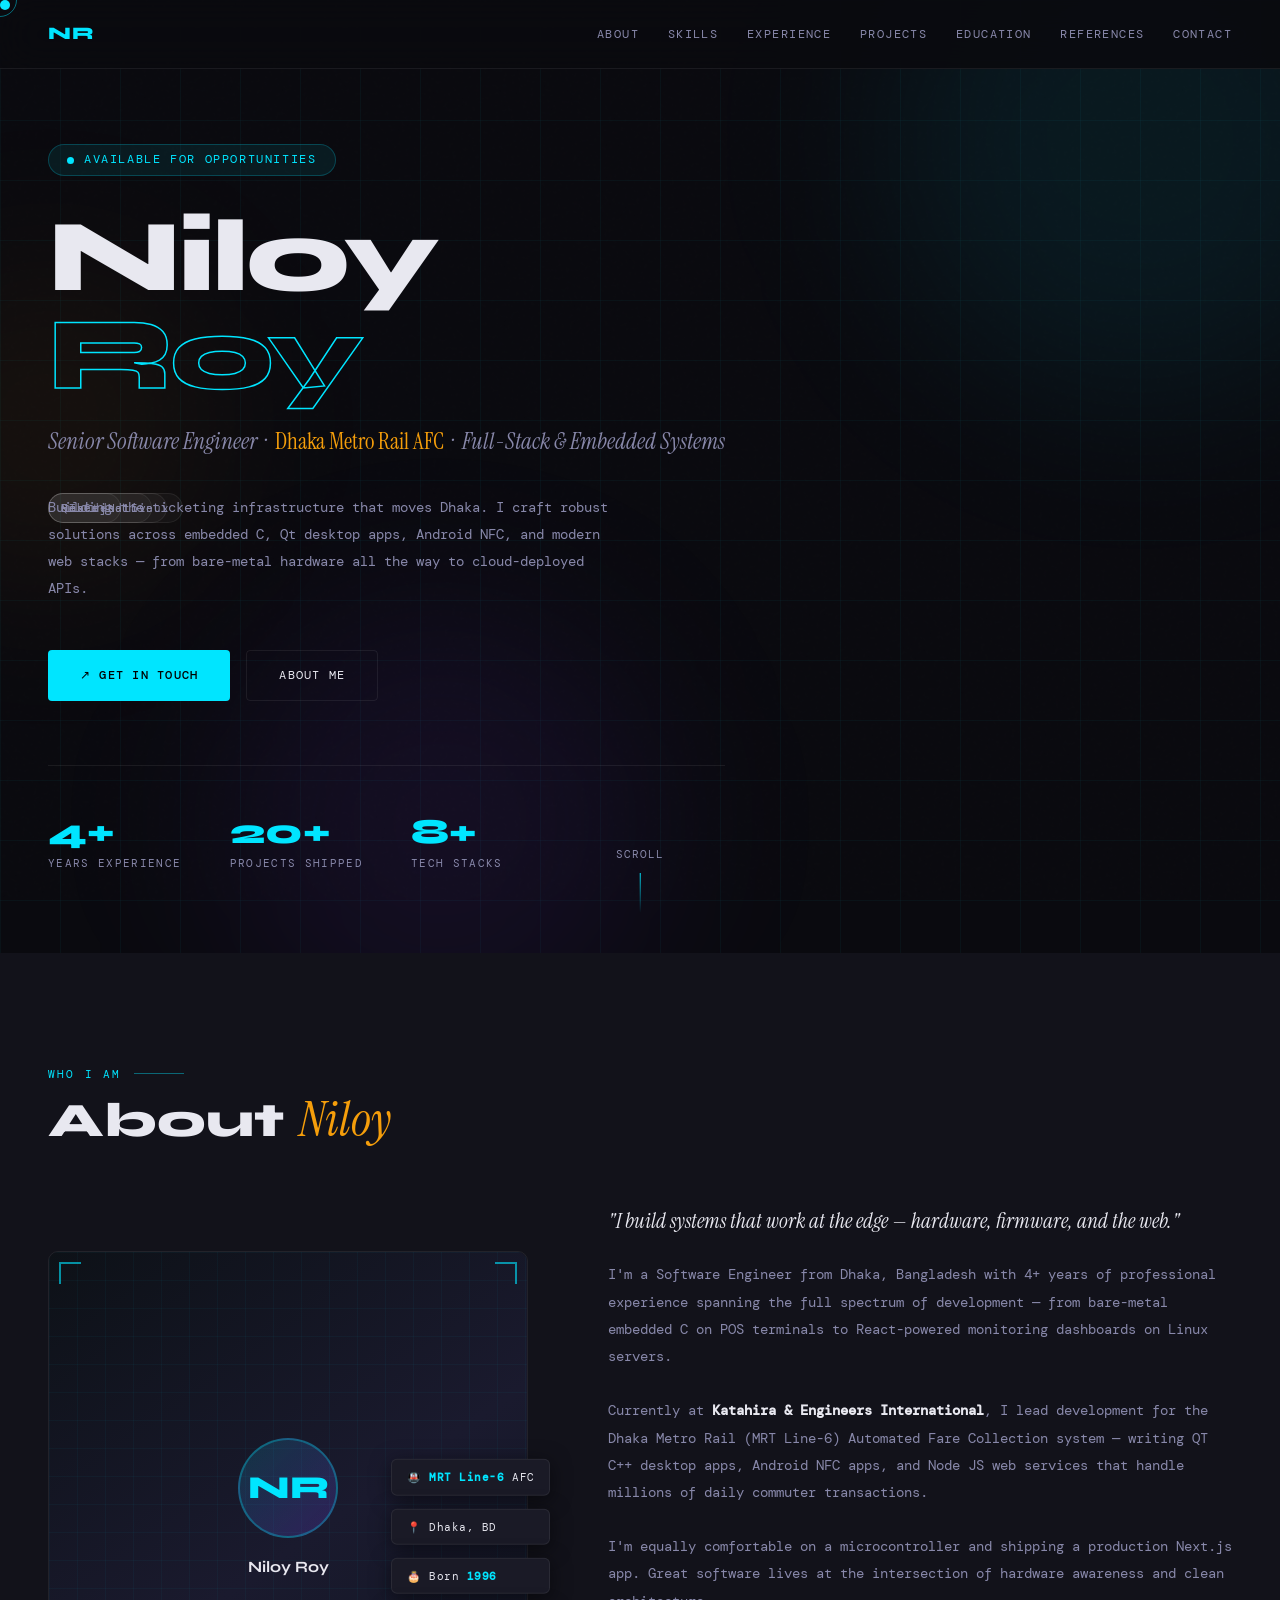
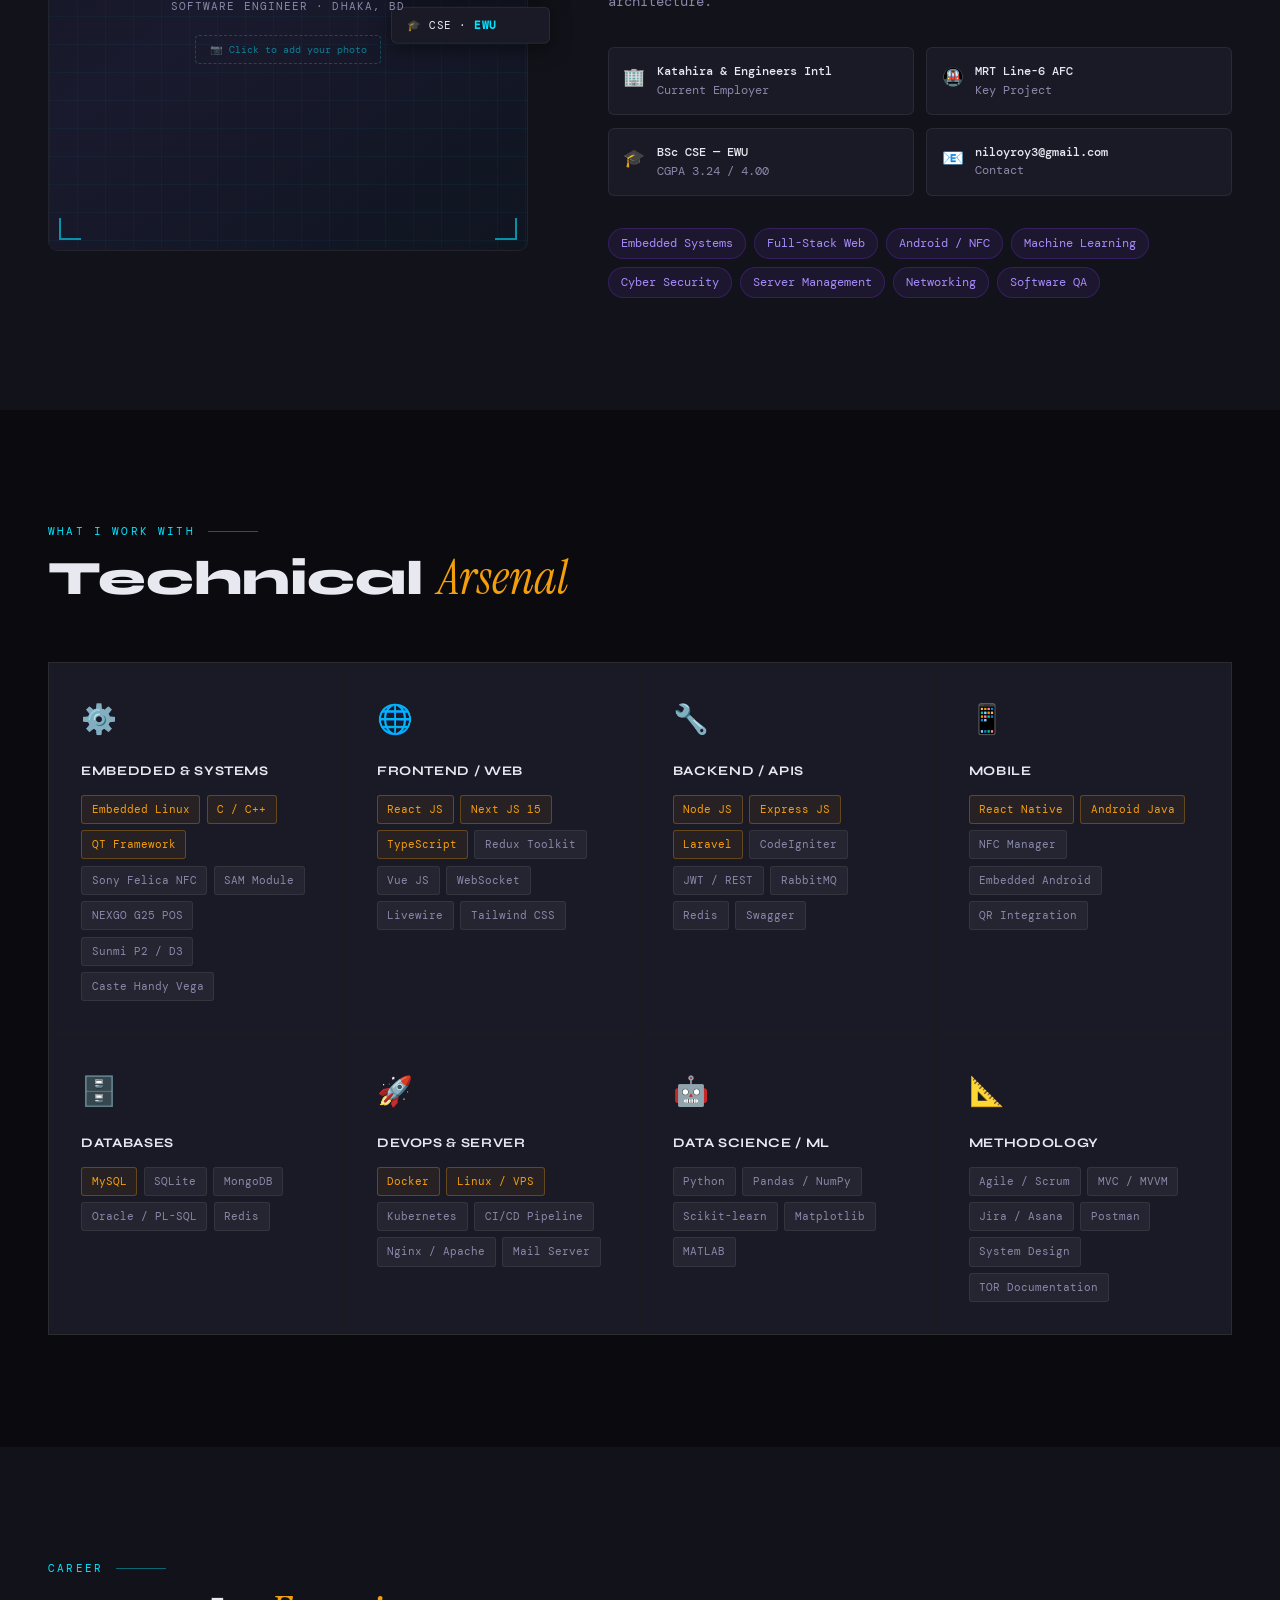
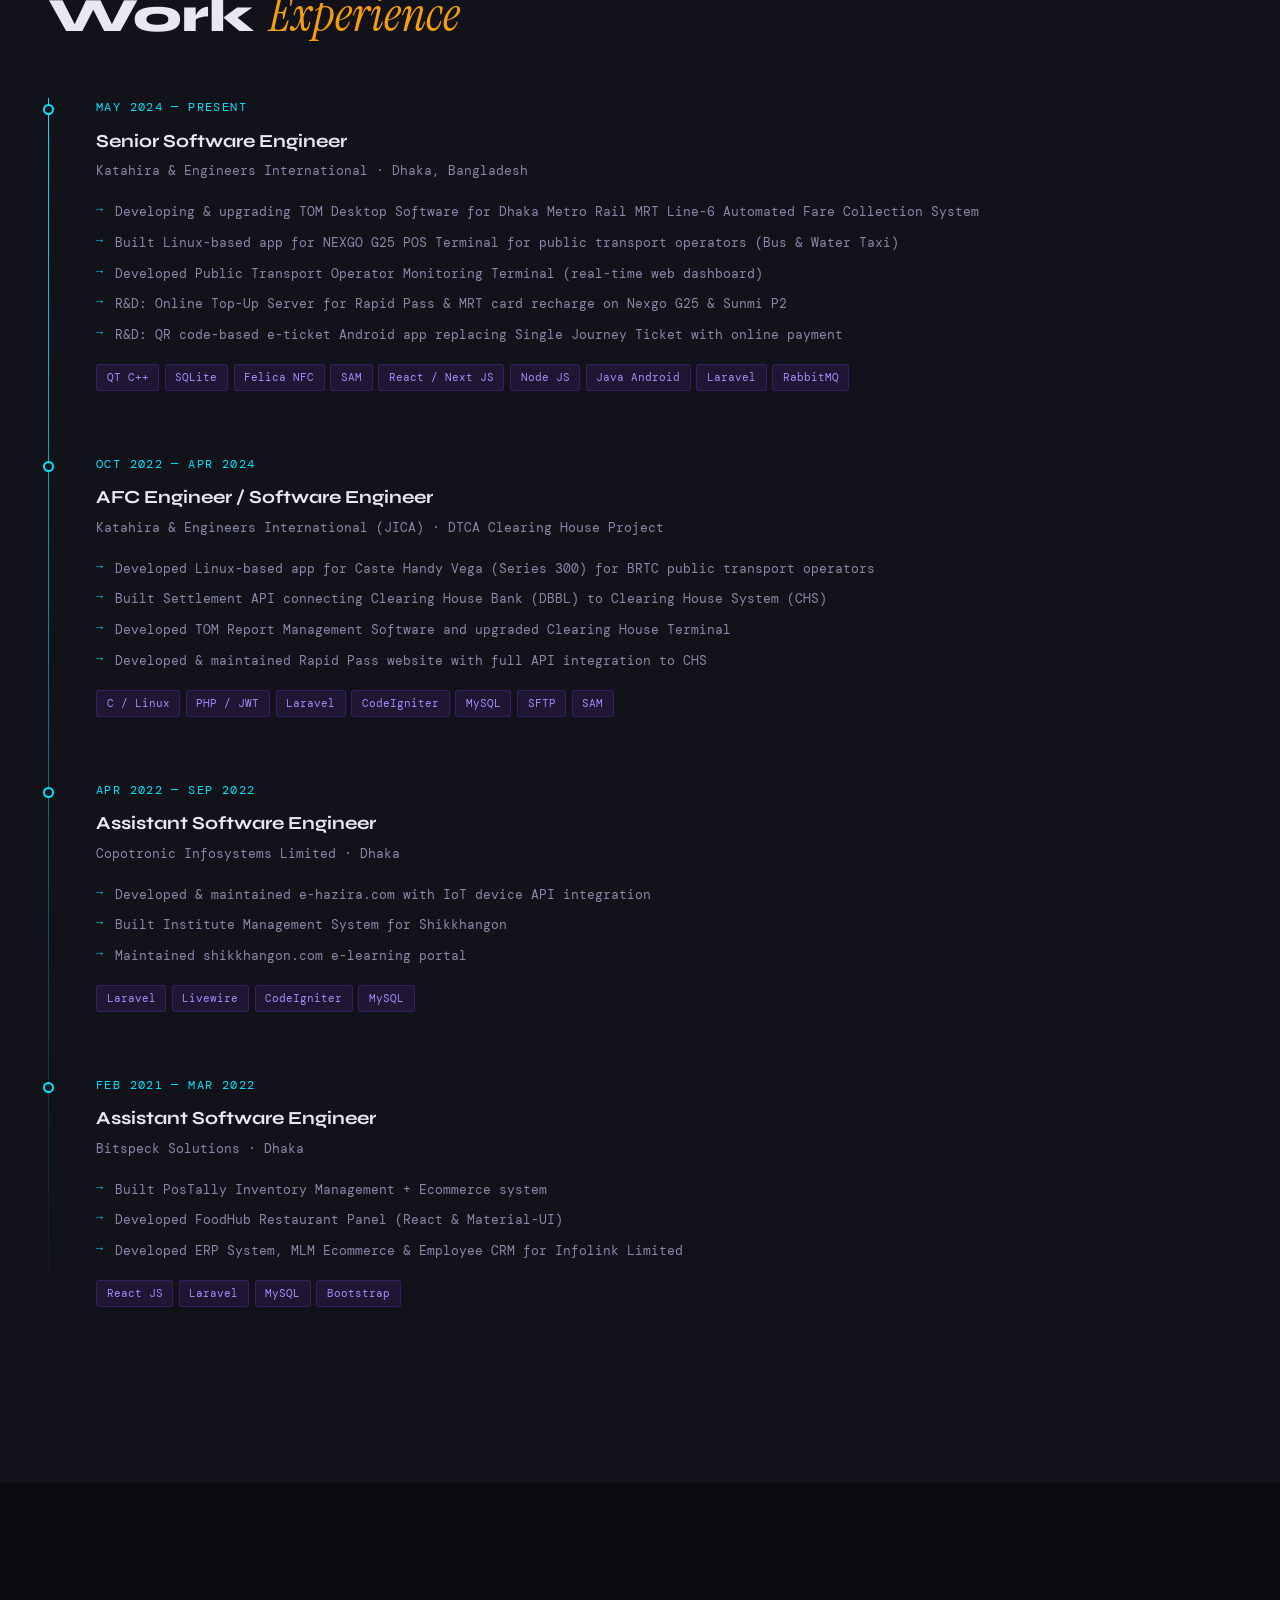
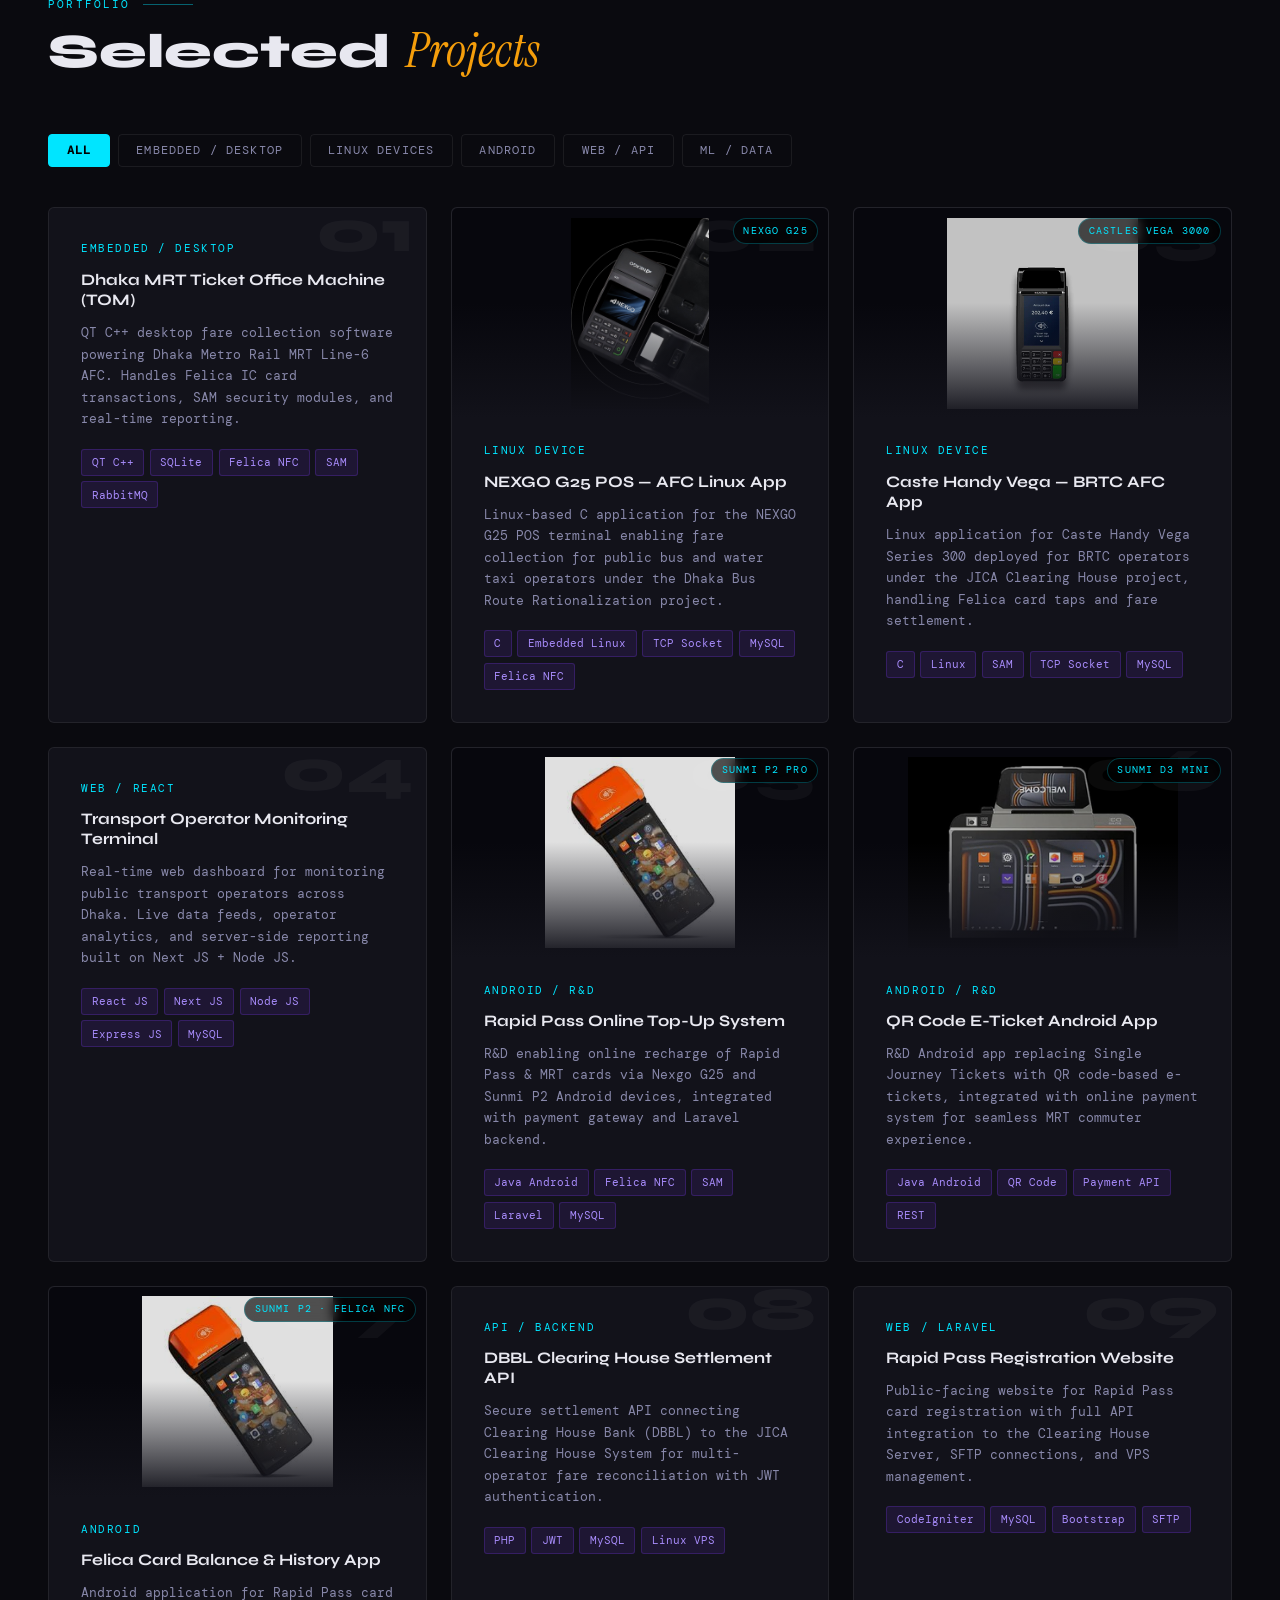
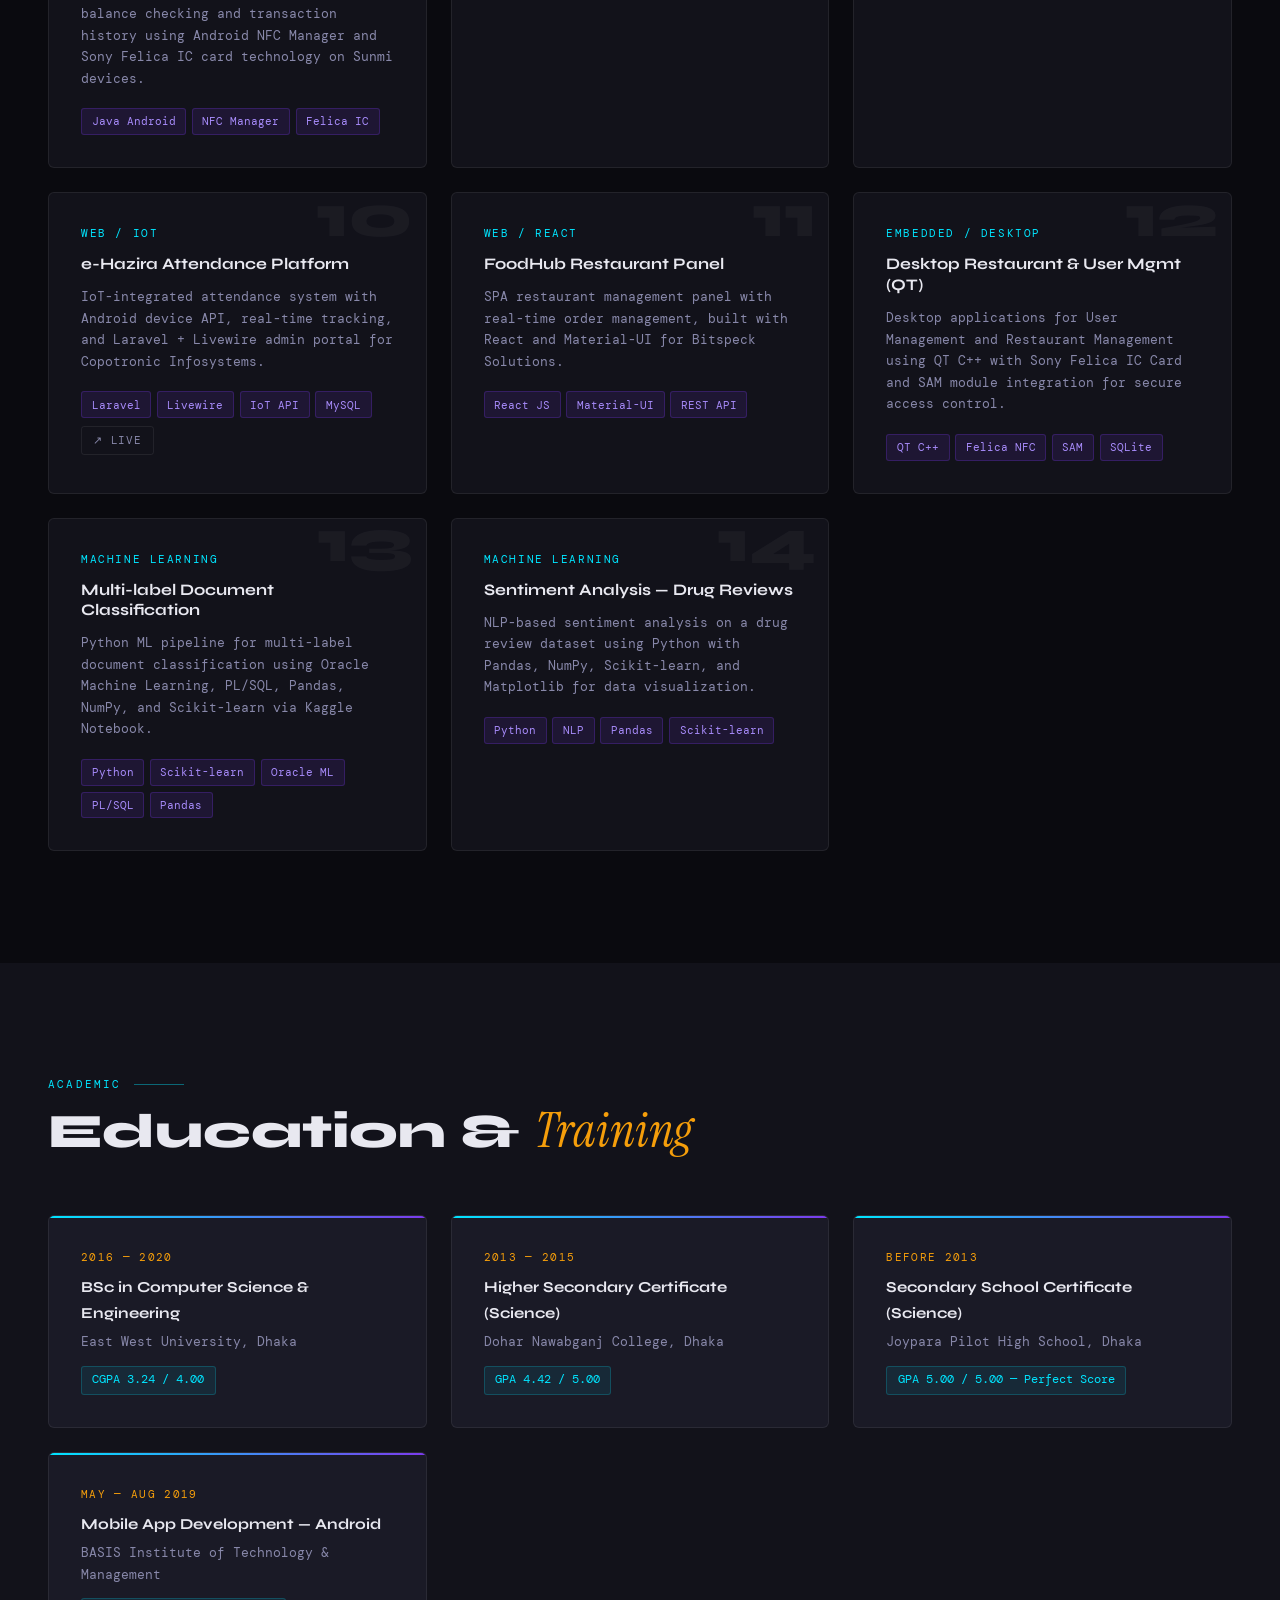
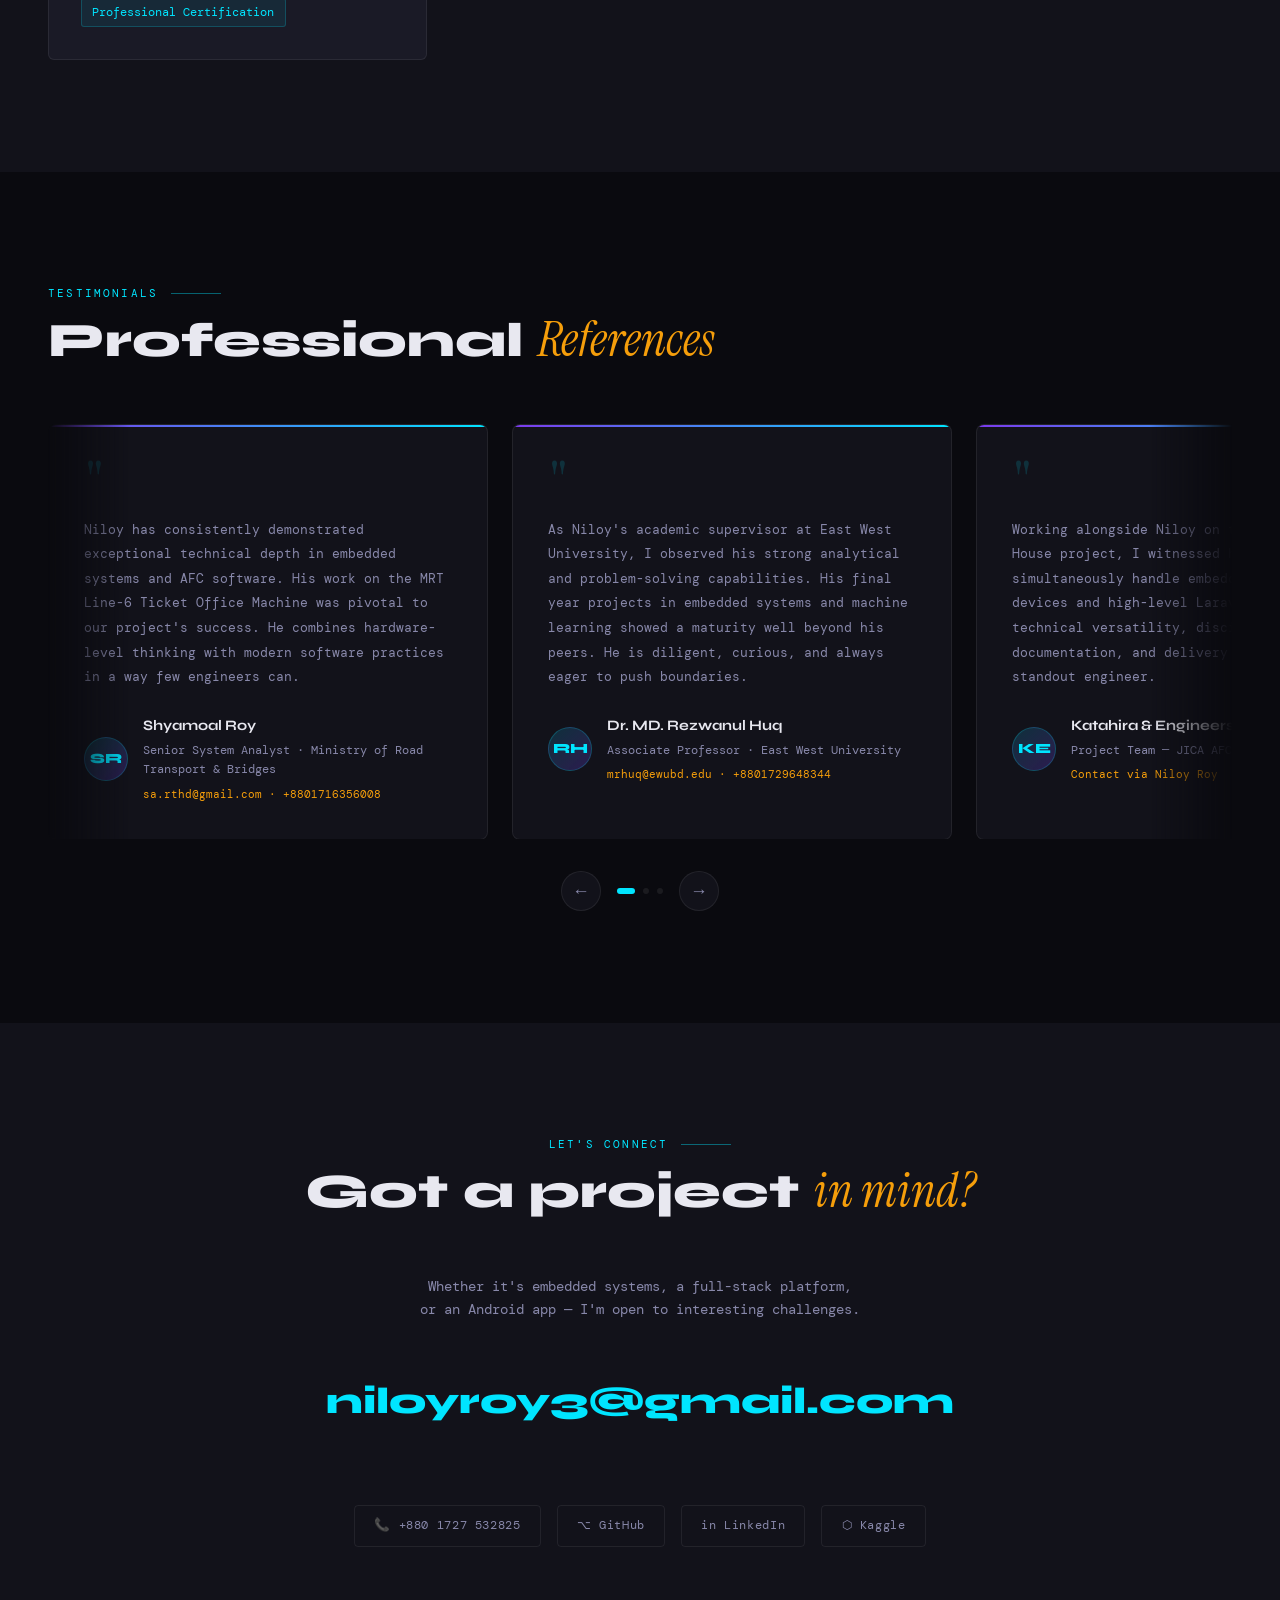
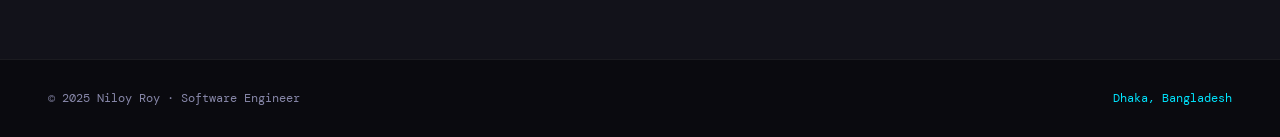
==== index.html @ 161dcd11 "Uploaded inedex" ====
<!DOCTYPE html>
<html lang="en">
<head>
<meta charset="UTF-8">
<meta name="viewport" content="width=device-width, initial-scale=1.0">
<title>Niloy Roy — Software Engineer</title>
<link rel="preconnect" href="https://fonts.googleapis.com">
<link href="https://fonts.googleapis.com/css2?family=Syne:wght@400;600;700;800&family=DM+Mono:wght@300;400;500&family=Instrument+Serif:ital@0;1&display=swap" rel="stylesheet">
<style>
:root {
  --bg:#0a0a0f; --surface:#12121a; --surface2:#1a1a26;
  --accent:#00e5ff; --accent2:#7c3aed; --accent3:#f59e0b;
  --text:#e8e8f0; --text-muted:#8888aa; --border:rgba(255,255,255,0.07);
}
*,*::before,*::after{box-sizing:border-box;margin:0;padding:0;}
html{scroll-behavior:smooth;}
body{background:var(--bg);color:var(--text);font-family:'DM Mono',monospace;font-size:15px;line-height:1.7;overflow-x:hidden;cursor:none;}

/* CURSOR */
.cursor{width:10px;height:10px;background:var(--accent);border-radius:50%;position:fixed;top:0;left:0;pointer-events:none;z-index:9999;mix-blend-mode:screen;will-change:transform;}
.cursor-ring{width:34px;height:34px;border:1.5px solid rgba(0,229,255,0.45);border-radius:50%;position:fixed;top:0;left:0;pointer-events:none;z-index:9998;will-change:transform;transition:width .2s,height .2s,border-color .2s;}

/* NOISE */
body::before{content:'';position:fixed;inset:0;background-image:url("data:image/svg+xml,%3Csvg viewBox='0 0 256 256' xmlns='http://www.w3.org/2000/svg'%3E%3Cfilter id='n'%3E%3CfeTurbulence type='fractalNoise' baseFrequency='0.9' numOctaves='4' stitchTiles='stitch'/%3E%3C/filter%3E%3Crect width='100%25' height='100%25' filter='url(%23n)' opacity='0.03'/%3E%3C/svg%3E");pointer-events:none;z-index:1;opacity:.35;}

/* NAV */
nav{position:fixed;top:0;left:0;right:0;z-index:200;padding:1.2rem 3rem;display:flex;align-items:center;justify-content:space-between;background:rgba(10,10,15,.9);backdrop-filter:blur(20px);border-bottom:1px solid var(--border);}
.nav-logo{font-family:'Syne',sans-serif;font-weight:800;font-size:1.1rem;color:var(--accent);letter-spacing:.05em;}
.nav-links{display:flex;gap:1.8rem;list-style:none;}
.nav-links a{color:var(--text-muted);text-decoration:none;font-size:.73rem;letter-spacing:.12em;text-transform:uppercase;transition:color .2s;}
.nav-links a:hover{color:var(--accent);}
.nav-menu-btn{display:none;background:none;border:1px solid var(--border);color:var(--text);padding:.4rem .7rem;font-size:1rem;border-radius:4px;cursor:pointer;}

/* HERO */
#hero{min-height:100vh;display:flex;align-items:center;padding:9rem 3rem 5rem;position:relative;overflow:hidden;}
.hero-grid{position:absolute;inset:0;background-image:linear-gradient(rgba(0,229,255,.04) 1px,transparent 1px),linear-gradient(90deg,rgba(0,229,255,.04) 1px,transparent 1px);background-size:60px 60px;animation:gridShift 22s linear infinite;}
@keyframes gridShift{from{transform:translateY(0)}to{transform:translateY(60px)}}
.orb{position:absolute;border-radius:50%;filter:blur(90px);pointer-events:none;animation:floatOrb 9s ease-in-out infinite;}
.orb-1{width:520px;height:520px;background:rgba(0,229,255,.07);top:-120px;right:-120px;animation-delay:0s;}
.orb-2{width:420px;height:420px;background:rgba(124,58,237,.09);bottom:-80px;left:18%;animation-delay:3s;}
.orb-3{width:320px;height:320px;background:rgba(245,158,11,.06);top:28%;left:-110px;animation-delay:5.5s;}
@keyframes floatOrb{0%,100%{transform:translateY(0) scale(1)}50%{transform:translateY(-28px) scale(1.05)}}
.hero-content{position:relative;z-index:2;max-width:860px;}

/* BADGE — stable pill, no overflow, no scroll-line interference */
.hero-badge{
  display:inline-flex;align-items:center;gap:.6rem;
  background:rgba(0,229,255,.08);border:1px solid rgba(0,229,255,.22);
  padding:.45rem 1.15rem;border-radius:100px;
  font-size:.72rem;letter-spacing:.14em;text-transform:uppercase;color:var(--accent);
  margin-bottom:2rem;white-space:nowrap;overflow:visible;
  line-height:1.4;
  opacity:0;
  animation:badgeReveal .6s .15s ease forwards;
}
.hero-badge .badge-text{display:inline;white-space:nowrap;}
@keyframes badgeReveal{from{opacity:0;transform:translateY(6px)}to{opacity:1;transform:translateY(0)}}
.badge-dot{width:7px;height:7px;border-radius:50%;background:var(--accent);animation:pulse 2s ease infinite;flex-shrink:0;}
@keyframes pulse{0%,100%{opacity:1;transform:scale(1)}50%{opacity:.3;transform:scale(.7)}}

.hero-name{font-family:'Syne',sans-serif;font-size:clamp(3.5rem,8vw,7rem);font-weight:800;line-height:.95;letter-spacing:-.03em;margin-bottom:1.2rem;opacity:0;animation:fadeUp .9s .25s ease forwards;}
.hero-name .outline{color:transparent;-webkit-text-stroke:1.5px var(--accent);display:block;}
.hero-title{font-family:'Instrument Serif',serif;font-style:italic;font-size:clamp(1.1rem,2.5vw,1.45rem);color:var(--text-muted);margin-bottom:2rem;opacity:0;animation:fadeUp .9s .38s ease forwards;}
.hero-title span{color:var(--accent3);font-style:normal;}
.hero-desc{max-width:560px;color:var(--text-muted);font-size:.87rem;line-height:1.95;margin-bottom:3rem;opacity:0;animation:fadeUp .9s .52s ease forwards;}
.hero-cta{display:flex;gap:1rem;flex-wrap:wrap;opacity:0;animation:fadeUp .9s .66s ease forwards;}
.btn{padding:.85rem 2rem;border-radius:4px;font-family:'DM Mono',monospace;font-size:.78rem;letter-spacing:.1em;text-transform:uppercase;text-decoration:none;cursor:pointer;border:none;transition:all .25s;display:inline-flex;align-items:center;gap:.5rem;}
.btn-primary{background:var(--accent);color:#000;font-weight:500;}
.btn-primary:hover{background:#fff;transform:translateY(-2px);box-shadow:0 8px 30px rgba(0,229,255,.3);}
.btn-outline{background:transparent;color:var(--text);border:1px solid var(--border);}
.btn-outline:hover{border-color:var(--accent);color:var(--accent);transform:translateY(-2px);}
.hero-stats{display:flex;gap:3rem;margin-top:4rem;padding-top:3rem;border-top:1px solid var(--border);opacity:0;animation:fadeUp .9s .82s ease forwards;}
.stat-num{font-family:'Syne',sans-serif;font-size:2.2rem;font-weight:800;color:var(--accent);line-height:1;}
.stat-label{font-size:.7rem;letter-spacing:.12em;text-transform:uppercase;color:var(--text-muted);margin-top:.3rem;}
.floating-tag{position:absolute;font-size:.68rem;letter-spacing:.07em;padding:.3rem .75rem;border:1px solid rgba(255,255,255,.07);border-radius:100px;background:rgba(255,255,255,.03);color:var(--text-muted);pointer-events:none;animation:floatTag 6s ease-in-out infinite;}
.floating-tag:nth-child(1){top:20%;right:14%;animation-delay:0s}
.floating-tag:nth-child(2){top:35%;right:7%;animation-delay:1.5s}
.floating-tag:nth-child(3){top:52%;right:19%;animation-delay:3s}
.floating-tag:nth-child(4){top:66%;right:9%;animation-delay:4.5s}
@keyframes floatTag{0%,100%{transform:translateY(0);opacity:.55}50%{transform:translateY(-10px);opacity:1}}
.scroll-hint{position:absolute;bottom:2.5rem;left:50%;transform:translateX(-50%);display:flex;flex-direction:column;align-items:center;gap:.6rem;color:var(--text-muted);font-size:.68rem;letter-spacing:.1em;text-transform:uppercase;opacity:0;animation:fadeIn 1s 1.3s ease forwards;}
.scroll-line{width:1px;height:40px;background:linear-gradient(to bottom,var(--accent),transparent);animation:scrollLine 2s ease infinite;}
@keyframes scrollLine{0%{transform:scaleY(0);transform-origin:top}50%{transform:scaleY(1);transform-origin:top}51%{transform:scaleY(1);transform-origin:bottom}100%{transform:scaleY(0);transform-origin:bottom}}

/* SECTIONS */
section{padding:7rem 3rem;position:relative;}
.section-label{font-size:.68rem;letter-spacing:.2em;text-transform:uppercase;color:var(--accent);margin-bottom:.7rem;display:flex;align-items:center;gap:.8rem;}
.section-label::after{content:'';flex:1;max-width:50px;height:1px;background:var(--accent);opacity:.4;}
.section-title{font-family:'Syne',sans-serif;font-size:clamp(2rem,4vw,3rem);font-weight:800;line-height:1.1;margin-bottom:3.5rem;}
.section-title em{font-family:'Instrument Serif',serif;color:var(--accent3);font-style:italic;font-weight:400;}

/* ABOUT */
#about{background:var(--surface);}
.about-grid{display:grid;grid-template-columns:1fr 1.3fr;gap:5rem;align-items:center;}
.about-img-wrap{position:relative;opacity:0;transform:translateX(-30px);transition:opacity .7s ease,transform .7s ease;}
.about-img-wrap.visible{opacity:1;transform:translateX(0);}
.about-photo-frame{position:relative;width:100%;aspect-ratio:4/5;border-radius:10px;overflow:hidden;border:1px solid var(--border);cursor:pointer;}
.about-photo-bg{width:100%;height:100%;background:linear-gradient(145deg,#0d1117 0%,#1a1a2e 50%,#0f1520 100%);display:flex;flex-direction:column;align-items:center;justify-content:center;gap:1rem;position:relative;transition:filter .3s;}
.about-photo-bg::before{content:'';position:absolute;inset:0;background-image:linear-gradient(rgba(0,229,255,.035) 1px,transparent 1px),linear-gradient(90deg,rgba(0,229,255,.035) 1px,transparent 1px);background-size:28px 28px;}
.about-photo-bg.has-photo{background:none;}
.about-photo-bg.has-photo img{width:100%;height:100%;object-fit:cover;display:block;position:absolute;inset:0;border-radius:0;}
.about-photo-bg.has-photo .photo-placeholder{display:none;}
.photo-placeholder{display:flex;flex-direction:column;align-items:center;gap:1rem;position:relative;z-index:1;}
.photo-avatar{width:100px;height:100px;border-radius:50%;background:linear-gradient(135deg,rgba(0,229,255,.14),rgba(124,58,237,.22));border:2px solid rgba(0,229,255,.3);display:flex;align-items:center;justify-content:center;font-family:'Syne',sans-serif;font-size:2rem;font-weight:800;color:var(--accent);}
.photo-name-label{font-family:'Syne',sans-serif;font-weight:700;font-size:.98rem;position:relative;z-index:1;}
.photo-sub-label{font-size:.68rem;letter-spacing:.1em;text-transform:uppercase;color:var(--text-muted);position:relative;z-index:1;}
.photo-upload-hint{font-size:.63rem;color:rgba(0,229,255,.5);border:1px dashed rgba(0,229,255,.25);padding:.32rem .85rem;border-radius:4px;position:relative;z-index:1;margin-top:.2rem;display:flex;align-items:center;gap:.4rem;}
.photo-overlay{position:absolute;inset:0;background:rgba(0,0,0,.5);display:flex;align-items:center;justify-content:center;opacity:0;transition:opacity .25s;z-index:2;}
.about-photo-frame:hover .photo-overlay{opacity:1;}
.photo-overlay span{color:#fff;font-size:.75rem;letter-spacing:.1em;text-transform:uppercase;border:1px solid rgba(255,255,255,.4);padding:.4rem 1rem;border-radius:4px;}
#photoInput{display:none;}
.corner{position:absolute;width:22px;height:22px;z-index:3;}
.corner-tl{top:10px;left:10px;border-top:2px solid rgba(0,229,255,.6);border-left:2px solid rgba(0,229,255,.6);}
.corner-tr{top:10px;right:10px;border-top:2px solid rgba(0,229,255,.6);border-right:2px solid rgba(0,229,255,.6);}
.corner-bl{bottom:10px;left:10px;border-bottom:2px solid rgba(0,229,255,.6);border-left:2px solid rgba(0,229,255,.6);}
.corner-br{bottom:10px;right:10px;border-bottom:2px solid rgba(0,229,255,.6);border-right:2px solid rgba(0,229,255,.6);}
.about-badge-strip{position:absolute;right:-22px;top:50%;transform:translateY(-50%);display:flex;flex-direction:column;gap:.8rem;}
.about-chip{background:var(--surface2);border:1px solid var(--border);padding:.5rem .9rem;border-radius:6px;font-size:.68rem;letter-spacing:.05em;white-space:nowrap;box-shadow:0 4px 20px rgba(0,0,0,.5);}
.about-chip span{color:var(--accent);font-weight:600;}

.about-text{opacity:0;transform:translateX(30px);transition:opacity .7s .15s ease,transform .7s .15s ease;}
.about-text.visible{opacity:1;transform:translateX(0);}
.about-intro{font-family:'Instrument Serif',serif;font-style:italic;font-size:1.3rem;line-height:1.6;color:var(--text);margin-bottom:1.5rem;}
.about-body{color:var(--text-muted);font-size:.85rem;line-height:2;margin-bottom:2rem;}
.about-highlights{display:grid;grid-template-columns:1fr 1fr;gap:.8rem;margin-bottom:2rem;}
.hl-item{display:flex;align-items:flex-start;gap:.7rem;padding:.9rem;background:var(--surface2);border:1px solid var(--border);border-radius:6px;font-size:.78rem;line-height:1.5;}
.hl-icon{font-size:1.1rem;flex-shrink:0;margin-top:.1rem;}
.hl-label{color:var(--text-muted);}
.hl-val{color:var(--text);font-weight:500;}
.about-interest-tags{display:flex;flex-wrap:wrap;gap:.5rem;}
.int-tag{background:rgba(124,58,237,.1);border:1px solid rgba(124,58,237,.25);color:#a78bfa;padding:.3rem .75rem;border-radius:100px;font-size:.72rem;}

/* SKILLS */
#skills{background:var(--bg);}
.skills-grid{display:grid;grid-template-columns:repeat(auto-fill,minmax(280px,1fr));gap:1.5px;background:var(--border);border:1px solid var(--border);}
.skill-card{background:var(--surface2);padding:2rem;position:relative;overflow:hidden;transition:background .25s;}
.skill-card::before{content:'';position:absolute;top:0;left:0;width:3px;height:0;background:var(--accent);transition:height .35s ease;}
.skill-card:hover{background:rgba(0,229,255,.04);}
.skill-card:hover::before{height:100%;}
.skill-icon{font-size:1.8rem;margin-bottom:1rem;display:block;}
.skill-category{font-family:'Syne',sans-serif;font-weight:700;font-size:.82rem;letter-spacing:.05em;text-transform:uppercase;margin-bottom:.8rem;}
.skill-tags{display:flex;flex-wrap:wrap;gap:.4rem;}
.tag{background:rgba(255,255,255,.05);border:1px solid rgba(255,255,255,.07);padding:.25rem .6rem;border-radius:3px;font-size:.7rem;color:var(--text-muted);transition:all .2s;}
.tag:hover{background:rgba(0,229,255,.1);border-color:rgba(0,229,255,.3);color:var(--accent);}
.tag.hot{border-color:rgba(245,158,11,.3);color:var(--accent3);background:rgba(245,158,11,.06);}

/* EXPERIENCE */
#experience{background:var(--surface);}
.timeline{position:relative;}
.timeline::before{content:'';position:absolute;left:0;top:0;bottom:0;width:1px;background:linear-gradient(to bottom,var(--accent),transparent);}
.timeline-item{padding-left:3rem;margin-bottom:4rem;position:relative;opacity:0;transform:translateX(-20px);transition:opacity .6s ease,transform .6s ease;}
.timeline-item.visible{opacity:1;transform:translateX(0);}
.timeline-dot{position:absolute;left:-5px;top:6px;width:11px;height:11px;border-radius:50%;background:var(--surface);border:2px solid var(--accent);transition:background .2s;}
.timeline-item:hover .timeline-dot{background:var(--accent);box-shadow:0 0 14px var(--accent);}
.timeline-date{font-size:.72rem;letter-spacing:.12em;text-transform:uppercase;color:var(--accent);margin-bottom:.5rem;}
.timeline-role{font-family:'Syne',sans-serif;font-size:1.15rem;font-weight:700;margin-bottom:.2rem;}
.timeline-company{font-size:.8rem;color:var(--text-muted);margin-bottom:1.2rem;}
.timeline-items{list-style:none;display:flex;flex-direction:column;gap:.6rem;margin-bottom:1.2rem;}
.timeline-items li{font-size:.82rem;color:var(--text-muted);padding-left:1.2rem;position:relative;line-height:1.6;}
.timeline-items li::before{content:'→';position:absolute;left:0;color:var(--accent);font-size:.72rem;}
.tech-stack{display:flex;flex-wrap:wrap;gap:.35rem;}
.tech-pill{background:rgba(124,58,237,.12);border:1px solid rgba(124,58,237,.25);color:#a78bfa;padding:.2rem .6rem;border-radius:3px;font-size:.68rem;}

/* PROJECTS */
#projects{background:var(--bg);}
.tab-bar{display:flex;flex-wrap:wrap;gap:.5rem;margin-bottom:2.5rem;}
.tab-btn{padding:.5rem 1.1rem;border-radius:4px;cursor:pointer;font-family:'DM Mono',monospace;font-size:.72rem;letter-spacing:.1em;text-transform:uppercase;background:transparent;color:var(--text-muted);border:1px solid var(--border);transition:all .2s;}
.tab-btn:hover{color:var(--text);border-color:rgba(255,255,255,.18);}
.tab-btn.active{background:var(--accent);color:#000;border-color:var(--accent);font-weight:600;}
.projects-grid{display:grid;grid-template-columns:repeat(auto-fill,minmax(310px,1fr));gap:1.5rem;}
.project-card{background:var(--surface);border:1px solid var(--border);border-radius:6px;padding:2rem;position:relative;overflow:hidden;opacity:0;transform:translateY(18px);transition:opacity .5s ease,transform .5s ease,box-shadow .3s;}
/* Cards with device image — remove top padding so image bleeds */
.project-card:has(.proj-device-wrap){padding-top:0;}
.project-card.visible{opacity:1;transform:translateY(0);}
.project-card[data-hidden]{display:none!important;}
.project-card:hover{box-shadow:0 16px 50px rgba(0,0,0,.4),0 0 0 1px rgba(0,229,255,.1);}
.project-card::after{content:'';position:absolute;inset:0;background:linear-gradient(135deg,rgba(0,229,255,.03),transparent);opacity:0;transition:opacity .3s;}
.project-card:hover::after{opacity:1;}
.project-num{font-family:'Syne',sans-serif;font-size:3.8rem;font-weight:800;color:rgba(255,255,255,.04);position:absolute;top:-.4rem;right:.8rem;line-height:1;}
.project-cat{font-size:.66rem;letter-spacing:.15em;text-transform:uppercase;color:var(--accent);margin-bottom:.7rem;}
.project-title{font-family:'Syne',sans-serif;font-weight:700;font-size:1rem;margin-bottom:.7rem;line-height:1.3;}
.project-desc{font-size:.79rem;color:var(--text-muted);line-height:1.7;margin-bottom:1.2rem;}
.project-links{display:flex;gap:.6rem;margin-top:.5rem;}
.proj-link{font-size:.68rem;letter-spacing:.07em;text-transform:uppercase;color:var(--text-muted);text-decoration:none;border:1px solid var(--border);padding:.25rem .7rem;border-radius:3px;transition:all .2s;}
.proj-link:hover{color:var(--accent);border-color:rgba(0,229,255,.3);}

/* EDUCATION */
#education{background:var(--surface);}
.edu-grid{display:grid;grid-template-columns:repeat(auto-fill,minmax(280px,1fr));gap:1.5rem;}
.edu-card{background:var(--surface2);border:1px solid var(--border);padding:2rem;border-radius:6px;position:relative;overflow:hidden;opacity:0;transform:translateY(20px);transition:opacity .6s ease,transform .6s ease;}
.edu-card.visible{opacity:1;transform:translateY(0);}
.edu-card::before{content:'';position:absolute;top:0;left:0;right:0;height:2px;background:linear-gradient(90deg,var(--accent),var(--accent2));}
.edu-year{font-size:.7rem;letter-spacing:.12em;text-transform:uppercase;color:var(--accent3);margin-bottom:.5rem;}
.edu-degree{font-family:'Syne',sans-serif;font-weight:700;font-size:.95rem;margin-bottom:.3rem;}
.edu-school{font-size:.8rem;color:var(--text-muted);margin-bottom:.8rem;}
.edu-gpa{display:inline-block;background:rgba(0,229,255,.08);border:1px solid rgba(0,229,255,.2);color:var(--accent);padding:.22rem .65rem;border-radius:3px;font-size:.72rem;}

/* REFERENCES */
#references{background:var(--bg);overflow:hidden;}
.refs-slider-wrap{position:relative;}
.refs-track-outer{overflow:hidden;-webkit-mask:linear-gradient(90deg,transparent,black 7%,black 93%,transparent);mask:linear-gradient(90deg,transparent,black 7%,black 93%,transparent);}
.refs-track{display:flex;gap:1.5rem;transition:transform .5s cubic-bezier(.22,1,.36,1);will-change:transform;}
.ref-card{min-width:400px;max-width:440px;flex-shrink:0;background:var(--surface);border:1px solid var(--border);border-radius:8px;padding:2.2rem;position:relative;overflow:hidden;}
.ref-card::before{content:'';position:absolute;top:0;left:0;right:0;height:2px;background:linear-gradient(90deg,var(--accent2),var(--accent));}
.ref-quote{font-family:'Instrument Serif',serif;font-size:3.5rem;color:rgba(0,229,255,.15);line-height:.8;margin-bottom:.8rem;}
.ref-body{font-size:.83rem;color:var(--text-muted);line-height:1.85;margin-bottom:1.5rem;}
.ref-person{display:flex;align-items:center;gap:.9rem;}
.ref-avatar{width:44px;height:44px;border-radius:50%;background:linear-gradient(135deg,rgba(0,229,255,.15),rgba(124,58,237,.25));border:1px solid rgba(0,229,255,.2);display:flex;align-items:center;justify-content:center;font-family:'Syne',sans-serif;font-weight:800;font-size:.88rem;color:var(--accent);flex-shrink:0;}
.ref-name{font-family:'Syne',sans-serif;font-weight:700;font-size:.9rem;}
.ref-role{font-size:.72rem;color:var(--text-muted);margin-top:.15rem;}
.ref-contact{font-size:.7rem;color:var(--accent3);margin-top:.3rem;text-decoration:none;display:block;}
.refs-nav{display:flex;justify-content:center;align-items:center;gap:1rem;margin-top:2rem;}
.refs-arrow{width:40px;height:40px;border-radius:50%;background:var(--surface);border:1px solid var(--border);color:var(--text-muted);font-size:1.1rem;display:flex;align-items:center;justify-content:center;cursor:pointer;transition:all .2s;}
.refs-arrow:hover{border-color:var(--accent);color:var(--accent);box-shadow:0 0 14px rgba(0,229,255,.2);}
.refs-dots{display:flex;gap:.5rem;}
.refs-dot{width:6px;height:6px;border-radius:50%;background:var(--border);transition:all .3s;cursor:pointer;}
.refs-dot.active{background:var(--accent);width:18px;border-radius:3px;}

/* CONTACT */
#contact{background:var(--surface);text-align:center;}
.contact-inner{max-width:680px;margin:0 auto;}
.contact-email{font-family:'Syne',sans-serif;font-size:clamp(1.4rem,3vw,2.3rem);font-weight:800;color:var(--accent);text-decoration:none;display:inline-block;margin:1.5rem 0 2.5rem;transition:text-shadow .3s;}
.contact-email:hover{text-shadow:0 0 40px rgba(0,229,255,.6);}
.contact-links{display:flex;justify-content:center;flex-wrap:wrap;gap:1rem;margin-top:2rem;}
.contact-link{display:flex;align-items:center;gap:.5rem;color:var(--text-muted);text-decoration:none;font-size:.78rem;letter-spacing:.05em;padding:.6rem 1.2rem;border:1px solid var(--border);border-radius:4px;transition:all .2s;}
.contact-link:hover{color:var(--accent);border-color:rgba(0,229,255,.3);background:rgba(0,229,255,.04);transform:translateY(-2px);}

/* FOOTER */
footer{padding:1.8rem 3rem;background:var(--bg);border-top:1px solid var(--border);display:flex;justify-content:space-between;align-items:center;flex-wrap:wrap;gap:1rem;font-size:.72rem;color:var(--text-muted);}


/* PROJECT CARD DEVICE IMAGE */
.proj-device-wrap {
  position: relative;
  width: calc(100% + 4rem);
  margin: 0 -2rem 1.5rem -2rem;
  height: 210px;
  overflow: hidden;
  border-radius: 6px 6px 0 0;
  background: #07070d;
}
.proj-device-img {
  width: 100%;
  height: 100%;
  object-fit: contain;
  object-position: center;
  transition: transform 0.55s cubic-bezier(.22,1,.36,1), filter 0.4s ease;
  filter: brightness(0.88) saturate(1.1);
  transform: scale(1.0);
  padding: 0.6rem;
}
.project-card:hover .proj-device-img {
  transform: scale(1.07) translateY(-4px);
  filter: brightness(1.05) saturate(1.25) drop-shadow(0 8px 24px rgba(0,229,255,0.22));
}
/* Gradient fade at bottom */
.proj-device-wrap::after {
  content: '';
  position: absolute;
  bottom: 0; left: 0; right: 0;
  height: 55%;
  background: linear-gradient(to top, var(--surface), transparent);
  pointer-events: none;
}
/* Scan line animation on hover */
.proj-device-wrap::before {
  content: '';
  position: absolute;
  top: -100%; left: 0; right: 0;
  height: 2px;
  background: linear-gradient(90deg, transparent, rgba(0,229,255,0.6), transparent);
  z-index: 2;
  transition: none;
  animation: none;
  pointer-events: none;
}
.project-card:hover .proj-device-wrap::before {
  animation: scanLine 1.2s ease forwards;
}
@keyframes scanLine {
  from { top: -2px; opacity: 1; }
  to   { top: 100%; opacity: 0; }
}
/* Device label badge */
.proj-device-label {
  position: absolute;
  top: 10px; right: 10px;
  background: rgba(0,0,0,0.65);
  border: 1px solid rgba(0,229,255,0.25);
  backdrop-filter: blur(6px);
  color: var(--accent);
  font-size: 0.6rem;
  letter-spacing: 0.12em;
  text-transform: uppercase;
  padding: 0.22rem 0.6rem;
  border-radius: 100px;
  z-index: 3;
}
/* NFC pulse rings on hover */
.proj-nfc-rings {
  position: absolute;
  bottom: 18px; left: 50%;
  transform: translateX(-50%);
  z-index: 3;
  display: flex; align-items: center; justify-content: center;
  opacity: 0;
  transition: opacity 0.3s;
}
.project-card:hover .proj-nfc-rings { opacity: 1; }
.proj-nfc-ring {
  position: absolute;
  border-radius: 50%;
  border: 1.5px solid rgba(0,229,255,0.5);
  animation: nfcPulse 1.6s ease infinite;
}
.proj-nfc-ring:nth-child(1) { width:18px; height:18px; animation-delay:0s; }
.proj-nfc-ring:nth-child(2) { width:32px; height:32px; animation-delay:0.3s; }
.proj-nfc-ring:nth-child(3) { width:46px; height:46px; animation-delay:0.6s; }
@keyframes nfcPulse {
  0%   { transform: scale(0.5); opacity: 0.8; }
  100% { transform: scale(1.5); opacity: 0; }
}

/* KEYFRAMES */
@keyframes fadeUp{from{opacity:0;transform:translateY(22px)}to{opacity:1;transform:translateY(0)}}
@keyframes fadeIn{from{opacity:0}to{opacity:1}}

/* RESPONSIVE */
@media(max-width:900px){
  .about-grid{grid-template-columns:1fr;gap:3rem;}
  .about-badge-strip{display:none;}
  nav{padding:1rem 1.5rem;}
  .nav-links{display:none;}
  .nav-links.open{display:flex;flex-direction:column;position:fixed;top:60px;left:0;right:0;background:rgba(10,10,15,.97);padding:2rem;gap:1.5rem;border-bottom:1px solid var(--border);z-index:199;}
  .nav-menu-btn{display:block;}
  section{padding:5rem 1.5rem;}
  #hero{padding:7rem 1.5rem 4rem;}
  .hero-stats{gap:1.8rem;}
  .floating-tag{display:none;}
  footer{flex-direction:column;text-align:center;}
  .ref-card{min-width:calc(100vw - 3rem);max-width:100%;}
  .about-highlights{grid-template-columns:1fr;}
}
</style>
</head>
<body>

<div class="cursor" id="cursor"></div>
<div class="cursor-ring" id="cursorRing"></div>

<!-- NAV -->
<nav>
  <div class="nav-logo">NR</div>
  <ul class="nav-links" id="navLinks">
    <li><a href="#about">About</a></li>
    <li><a href="#skills">Skills</a></li>
    <li><a href="#experience">Experience</a></li>
    <li><a href="#projects">Projects</a></li>
    <li><a href="#education">Education</a></li>
    <li><a href="#references">References</a></li>
    <li><a href="#contact">Contact</a></li>
  </ul>
  <button class="nav-menu-btn" id="menuBtn">☰</button>
</nav>

<!-- HERO -->
<section id="hero">
  <div class="hero-grid"></div>
  <div class="orb orb-1"></div>
  <div class="orb orb-2"></div>
  <div class="orb orb-3"></div>
  <div class="floating-tag">React Native</div>
  <div class="floating-tag">Next.js 15</div>
  <div class="floating-tag">Embedded Linux</div>
  <div class="floating-tag">QT C++</div>
  <div class="hero-content">
    <div class="hero-badge">
      <span class="badge-dot"></span>
      <span class="badge-text">Available for opportunities</span>
    </div>
    <h1 class="hero-name">
      Niloy<br>
      <span class="outline">Roy</span>
    </h1>
    <p class="hero-title">
      Senior Software Engineer &nbsp;·&nbsp;
      <span>Dhaka Metro Rail AFC</span> &nbsp;·&nbsp;
      Full-Stack &amp; Embedded Systems
    </p>
    <p class="hero-desc">Building the ticketing infrastructure that moves Dhaka. I craft robust solutions across embedded C, Qt desktop apps, Android NFC, and modern web stacks — from bare-metal hardware all the way to cloud-deployed APIs.</p>
    <div class="hero-cta">
      <a href="#contact" class="btn btn-primary">↗ Get in Touch</a>
      <a href="#about" class="btn btn-outline">About Me</a>
    </div>
    <div class="hero-stats">
      <div><div class="stat-num">4+</div><div class="stat-label">Years Experience</div></div>
      <div><div class="stat-num">20+</div><div class="stat-label">Projects Shipped</div></div>
      <div><div class="stat-num">8+</div><div class="stat-label">Tech Stacks</div></div>
    </div>
  </div>
  <div class="scroll-hint">scroll<div class="scroll-line"></div></div>
</section>

<!-- ABOUT -->
<section id="about">
  <div class="section-label">Who I Am</div>
  <h2 class="section-title">About <em>Niloy</em></h2>
  <div class="about-grid">
    <div class="about-img-wrap">
      <input type="file" id="photoInput" accept="image/*">
      <div class="about-photo-frame" id="photoFrame" onclick="document.getElementById('photoInput').click()">
        <div class="about-photo-bg" id="photoBg">
          <div class="photo-placeholder">
            <div class="photo-avatar">NR</div>
            <div class="photo-name-label">Niloy Roy</div>
            <div class="photo-sub-label">Software Engineer · Dhaka, BD</div>
            <div class="photo-upload-hint">📷 Click to add your photo</div>
          </div>
          <div class="corner corner-tl"></div>
          <div class="corner corner-tr"></div>
          <div class="corner corner-bl"></div>
          <div class="corner corner-br"></div>
        </div>
        <div class="photo-overlay"><span>📷 Change Photo</span></div>
      </div>
      <div class="about-badge-strip">
        <div class="about-chip">🚇 <span>MRT Line-6</span> AFC</div>
        <div class="about-chip">📍 Dhaka, BD</div>
        <div class="about-chip">🎂 Born <span>1996</span></div>
        <div class="about-chip">🎓 CSE · <span>EWU</span></div>
      </div>
    </div>
    <div class="about-text">
      <p class="about-intro">"I build systems that work at the edge — hardware, firmware, and the web."</p>
      <p class="about-body">
        I'm a Software Engineer from Dhaka, Bangladesh with 4+ years of professional experience spanning the full spectrum of development — from bare-metal embedded C on POS terminals to React-powered monitoring dashboards on Linux servers.<br><br>
        Currently at <strong style="color:var(--text)">Katahira &amp; Engineers International</strong>, I lead development for the Dhaka Metro Rail (MRT Line-6) Automated Fare Collection system — writing QT C++ desktop apps, Android NFC apps, and Node JS web services that handle millions of daily commuter transactions.<br><br>
        I'm equally comfortable on a microcontroller and shipping a production Next.js app. Great software lives at the intersection of hardware awareness and clean architecture.
      </p>
      <div class="about-highlights">
        <div class="hl-item">
          <div class="hl-icon">🏢</div>
          <div><div class="hl-val">Katahira &amp; Engineers Intl</div><div class="hl-label">Current Employer</div></div>
        </div>
        <div class="hl-item">
          <div class="hl-icon">🚇</div>
          <div><div class="hl-val">MRT Line-6 AFC</div><div class="hl-label">Key Project</div></div>
        </div>
        <div class="hl-item">
          <div class="hl-icon">🎓</div>
          <div><div class="hl-val">BSc CSE — EWU</div><div class="hl-label">CGPA 3.24 / 4.00</div></div>
        </div>
        <div class="hl-item">
          <div class="hl-icon">📧</div>
          <div><div class="hl-val" style="font-size:.75rem">niloyroy3@gmail.com</div><div class="hl-label">Contact</div></div>
        </div>
      </div>
      <div class="about-interest-tags">
        <span class="int-tag">Embedded Systems</span>
        <span class="int-tag">Full-Stack Web</span>
        <span class="int-tag">Android / NFC</span>
        <span class="int-tag">Machine Learning</span>
        <span class="int-tag">Cyber Security</span>
        <span class="int-tag">Server Management</span>
        <span class="int-tag">Networking</span>
        <span class="int-tag">Software QA</span>
      </div>
    </div>
  </div>
</section>

<!-- SKILLS -->
<section id="skills">
  <div class="section-label">What I Work With</div>
  <h2 class="section-title">Technical <em>Arsenal</em></h2>
  <div class="skills-grid">
    <div class="skill-card"><span class="skill-icon">⚙️</span><div class="skill-category">Embedded &amp; Systems</div><div class="skill-tags"><span class="tag hot">Embedded Linux</span><span class="tag hot">C / C++</span><span class="tag hot">QT Framework</span><span class="tag">Sony Felica NFC</span><span class="tag">SAM Module</span><span class="tag">NEXGO G25 POS</span><span class="tag">Sunmi P2 / D3</span><span class="tag">Caste Handy Vega</span></div></div>
    <div class="skill-card"><span class="skill-icon">🌐</span><div class="skill-category">Frontend / Web</div><div class="skill-tags"><span class="tag hot">React JS</span><span class="tag hot">Next JS 15</span><span class="tag hot">TypeScript</span><span class="tag">Redux Toolkit</span><span class="tag">Vue JS</span><span class="tag">WebSocket</span><span class="tag">Livewire</span><span class="tag">Tailwind CSS</span></div></div>
    <div class="skill-card"><span class="skill-icon">🔧</span><div class="skill-category">Backend / APIs</div><div class="skill-tags"><span class="tag hot">Node JS</span><span class="tag hot">Express JS</span><span class="tag hot">Laravel</span><span class="tag">CodeIgniter</span><span class="tag">JWT / REST</span><span class="tag">RabbitMQ</span><span class="tag">Redis</span><span class="tag">Swagger</span></div></div>
    <div class="skill-card"><span class="skill-icon">📱</span><div class="skill-category">Mobile</div><div class="skill-tags"><span class="tag hot">React Native</span><span class="tag hot">Android Java</span><span class="tag">NFC Manager</span><span class="tag">Embedded Android</span><span class="tag">QR Integration</span></div></div>
    <div class="skill-card"><span class="skill-icon">🗄️</span><div class="skill-category">Databases</div><div class="skill-tags"><span class="tag hot">MySQL</span><span class="tag">SQLite</span><span class="tag">MongoDB</span><span class="tag">Oracle / PL-SQL</span><span class="tag">Redis</span></div></div>
    <div class="skill-card"><span class="skill-icon">🚀</span><div class="skill-category">DevOps &amp; Server</div><div class="skill-tags"><span class="tag hot">Docker</span><span class="tag hot">Linux / VPS</span><span class="tag">Kubernetes</span><span class="tag">CI/CD Pipeline</span><span class="tag">Nginx / Apache</span><span class="tag">Mail Server</span></div></div>
    <div class="skill-card"><span class="skill-icon">🤖</span><div class="skill-category">Data Science / ML</div><div class="skill-tags"><span class="tag">Python</span><span class="tag">Pandas / NumPy</span><span class="tag">Scikit-learn</span><span class="tag">Matplotlib</span><span class="tag">MATLAB</span></div></div>
    <div class="skill-card"><span class="skill-icon">📐</span><div class="skill-category">Methodology</div><div class="skill-tags"><span class="tag">Agile / Scrum</span><span class="tag">MVC / MVVM</span><span class="tag">Jira / Asana</span><span class="tag">Postman</span><span class="tag">System Design</span><span class="tag">TOR Documentation</span></div></div>
  </div>
</section>

<!-- EXPERIENCE -->
<section id="experience">
  <div class="section-label">Career</div>
  <h2 class="section-title">Work <em>Experience</em></h2>
  <div class="timeline">
    <div class="timeline-item">
      <div class="timeline-dot"></div>
      <div class="timeline-date">May 2024 — Present</div>
      <div class="timeline-role">Senior Software Engineer</div>
      <div class="timeline-company">Katahira &amp; Engineers International · Dhaka, Bangladesh</div>
      <ul class="timeline-items">
        <li>Developing &amp; upgrading TOM Desktop Software for Dhaka Metro Rail MRT Line-6 Automated Fare Collection System</li>
        <li>Built Linux-based app for NEXGO G25 POS Terminal for public transport operators (Bus &amp; Water Taxi)</li>
        <li>Developed Public Transport Operator Monitoring Terminal (real-time web dashboard)</li>
        <li>R&amp;D: Online Top-Up Server for Rapid Pass &amp; MRT card recharge on Nexgo G25 &amp; Sunmi P2</li>
        <li>R&amp;D: QR code-based e-ticket Android app replacing Single Journey Ticket with online payment</li>
      </ul>
      <div class="tech-stack"><span class="tech-pill">QT C++</span><span class="tech-pill">SQLite</span><span class="tech-pill">Felica NFC</span><span class="tech-pill">SAM</span><span class="tech-pill">React / Next JS</span><span class="tech-pill">Node JS</span><span class="tech-pill">Java Android</span><span class="tech-pill">Laravel</span><span class="tech-pill">RabbitMQ</span></div>
    </div>
    <div class="timeline-item">
      <div class="timeline-dot"></div>
      <div class="timeline-date">Oct 2022 — Apr 2024</div>
      <div class="timeline-role">AFC Engineer / Software Engineer</div>
      <div class="timeline-company">Katahira &amp; Engineers International (JICA) · DTCA Clearing House Project</div>
      <ul class="timeline-items">
        <li>Developed Linux-based app for Caste Handy Vega (Series 300) for BRTC public transport operators</li>
        <li>Built Settlement API connecting Clearing House Bank (DBBL) to Clearing House System (CHS)</li>
        <li>Developed TOM Report Management Software and upgraded Clearing House Terminal</li>
        <li>Developed &amp; maintained Rapid Pass website with full API integration to CHS</li>
      </ul>
      <div class="tech-stack"><span class="tech-pill">C / Linux</span><span class="tech-pill">PHP / JWT</span><span class="tech-pill">Laravel</span><span class="tech-pill">CodeIgniter</span><span class="tech-pill">MySQL</span><span class="tech-pill">SFTP</span><span class="tech-pill">SAM</span></div>
    </div>
    <div class="timeline-item">
      <div class="timeline-dot"></div>
      <div class="timeline-date">Apr 2022 — Sep 2022</div>
      <div class="timeline-role">Assistant Software Engineer</div>
      <div class="timeline-company">Copotronic Infosystems Limited · Dhaka</div>
      <ul class="timeline-items">
        <li>Developed &amp; maintained e-hazira.com with IoT device API integration</li>
        <li>Built Institute Management System for Shikkhangon</li>
        <li>Maintained shikkhangon.com e-learning portal</li>
      </ul>
      <div class="tech-stack"><span class="tech-pill">Laravel</span><span class="tech-pill">Livewire</span><span class="tech-pill">CodeIgniter</span><span class="tech-pill">MySQL</span></div>
    </div>
    <div class="timeline-item">
      <div class="timeline-dot"></div>
      <div class="timeline-date">Feb 2021 — Mar 2022</div>
      <div class="timeline-role">Assistant Software Engineer</div>
      <div class="timeline-company">Bitspeck Solutions · Dhaka</div>
      <ul class="timeline-items">
        <li>Built PosTally Inventory Management + Ecommerce system</li>
        <li>Developed FoodHub Restaurant Panel (React &amp; Material-UI)</li>
        <li>Developed ERP System, MLM Ecommerce &amp; Employee CRM for Infolink Limited</li>
      </ul>
      <div class="tech-stack"><span class="tech-pill">React JS</span><span class="tech-pill">Laravel</span><span class="tech-pill">MySQL</span><span class="tech-pill">Bootstrap</span></div>
    </div>
  </div>
</section>

<!-- PROJECTS -->
<section id="projects">
  <div class="section-label">Portfolio</div>
  <h2 class="section-title">Selected <em>Projects</em></h2>
  <div class="tab-bar">
    <button class="tab-btn active" data-tab="all">All</button>
    <button class="tab-btn" data-tab="embedded">Embedded / Desktop</button>
    <button class="tab-btn" data-tab="linux">Linux Devices</button>
    <button class="tab-btn" data-tab="android">Android</button>
    <button class="tab-btn" data-tab="web">Web / API</button>
    <button class="tab-btn" data-tab="ml">ML / Data</button>
  </div>
  <div class="projects-grid" id="projectsGrid">
    <div class="project-card" data-cat="embedded"><div class="project-num">01</div><div class="project-cat">Embedded / Desktop</div><div class="project-title">Dhaka MRT Ticket Office Machine (TOM)</div><div class="project-desc">QT C++ desktop fare collection software powering Dhaka Metro Rail MRT Line-6 AFC. Handles Felica IC card transactions, SAM security modules, and real-time reporting.</div><div class="tech-stack"><span class="tech-pill">QT C++</span><span class="tech-pill">SQLite</span><span class="tech-pill">Felica NFC</span><span class="tech-pill">SAM</span><span class="tech-pill">RabbitMQ</span></div></div>
    <div class="project-card" data-cat="linux"><div class="proj-device-wrap">
        <img class="proj-device-img" src="[data-uri]" alt="NEXGO G25" loading="lazy">
        <div class="proj-device-label">NEXGO G25</div>
        <div class="proj-nfc-rings">
          <div class="proj-nfc-ring"></div>
          <div class="proj-nfc-ring"></div>
          <div class="proj-nfc-ring"></div>
        </div>
      </div><div class="project-num">02</div><div class="project-cat">Linux Device</div><div class="project-title">NEXGO G25 POS — AFC Linux App</div><div class="project-desc">Linux-based C application for the NEXGO G25 POS terminal enabling fare collection for public bus and water taxi operators under the Dhaka Bus Route Rationalization project.</div><div class="tech-stack"><span class="tech-pill">C</span><span class="tech-pill">Embedded Linux</span><span class="tech-pill">TCP Socket</span><span class="tech-pill">MySQL</span><span class="tech-pill">Felica NFC</span></div></div>
    <div class="project-card" data-cat="linux"><div class="proj-device-wrap">
        <img class="proj-device-img" src="[data-uri]" alt="Castles Vega 3000" loading="lazy">
        <div class="proj-device-label">Castles Vega 3000</div>
        <div class="proj-nfc-rings">
          <div class="proj-nfc-ring"></div>
          <div class="proj-nfc-ring"></div>
          <div class="proj-nfc-ring"></div>
        </div>
      </div><div class="project-num">03</div><div class="project-cat">Linux Device</div><div class="project-title">Caste Handy Vega — BRTC AFC App</div><div class="project-desc">Linux application for Caste Handy Vega Series 300 deployed for BRTC operators under the JICA Clearing House project, handling Felica card taps and fare settlement.</div><div class="tech-stack"><span class="tech-pill">C</span><span class="tech-pill">Linux</span><span class="tech-pill">SAM</span><span class="tech-pill">TCP Socket</span><span class="tech-pill">MySQL</span></div></div>
    <div class="project-card" data-cat="web"><div class="project-num">04</div><div class="project-cat">Web / React</div><div class="project-title">Transport Operator Monitoring Terminal</div><div class="project-desc">Real-time web dashboard for monitoring public transport operators across Dhaka. Live data feeds, operator analytics, and server-side reporting built on Next JS + Node JS.</div><div class="tech-stack"><span class="tech-pill">React JS</span><span class="tech-pill">Next JS</span><span class="tech-pill">Node JS</span><span class="tech-pill">Express JS</span><span class="tech-pill">MySQL</span></div></div>
    <div class="project-card" data-cat="android"><div class="proj-device-wrap">
        <img class="proj-device-img" src="[data-uri]" alt="Sunmi P2 Pro" loading="lazy">
        <div class="proj-device-label">Sunmi P2 Pro</div>
        <div class="proj-nfc-rings">
          <div class="proj-nfc-ring"></div>
          <div class="proj-nfc-ring"></div>
          <div class="proj-nfc-ring"></div>
        </div>
      </div><div class="project-num">05</div><div class="project-cat">Android / R&D</div><div class="project-title">Rapid Pass Online Top-Up System</div><div class="project-desc">R&amp;D enabling online recharge of Rapid Pass &amp; MRT cards via Nexgo G25 and Sunmi P2 Android devices, integrated with payment gateway and Laravel backend.</div><div class="tech-stack"><span class="tech-pill">Java Android</span><span class="tech-pill">Felica NFC</span><span class="tech-pill">SAM</span><span class="tech-pill">Laravel</span><span class="tech-pill">MySQL</span></div></div>
    <div class="project-card" data-cat="android"><div class="proj-device-wrap">
        <img class="proj-device-img" src="[data-uri]" alt="Sunmi D3 Mini" loading="lazy">
        <div class="proj-device-label">Sunmi D3 Mini</div>
        <div class="proj-nfc-rings">
          <div class="proj-nfc-ring"></div>
          <div class="proj-nfc-ring"></div>
          <div class="proj-nfc-ring"></div>
        </div>
      </div><div class="project-num">06</div><div class="project-cat">Android / R&D</div><div class="project-title">QR Code E-Ticket Android App</div><div class="project-desc">R&amp;D Android app replacing Single Journey Tickets with QR code-based e-tickets, integrated with online payment system for seamless MRT commuter experience.</div><div class="tech-stack"><span class="tech-pill">Java Android</span><span class="tech-pill">QR Code</span><span class="tech-pill">Payment API</span><span class="tech-pill">REST</span></div></div>
    <div class="project-card" data-cat="android"><div class="proj-device-wrap">
        <img class="proj-device-img" src="[data-uri]" alt="Sunmi P2 · Felica NFC" loading="lazy">
        <div class="proj-device-label">Sunmi P2 · Felica NFC</div>
        <div class="proj-nfc-rings">
          <div class="proj-nfc-ring"></div>
          <div class="proj-nfc-ring"></div>
          <div class="proj-nfc-ring"></div>
        </div>
      </div><div class="project-num">07</div><div class="project-cat">Android</div><div class="project-title">Felica Card Balance &amp; History App</div><div class="project-desc">Android application for Rapid Pass card balance checking and transaction history using Android NFC Manager and Sony Felica IC card technology on Sunmi devices.</div><div class="tech-stack"><span class="tech-pill">Java Android</span><span class="tech-pill">NFC Manager</span><span class="tech-pill">Felica IC</span></div></div>
    <div class="project-card" data-cat="web"><div class="project-num">08</div><div class="project-cat">API / Backend</div><div class="project-title">DBBL Clearing House Settlement API</div><div class="project-desc">Secure settlement API connecting Clearing House Bank (DBBL) to the JICA Clearing House System for multi-operator fare reconciliation with JWT authentication.</div><div class="tech-stack"><span class="tech-pill">PHP</span><span class="tech-pill">JWT</span><span class="tech-pill">MySQL</span><span class="tech-pill">Linux VPS</span></div></div>
    <div class="project-card" data-cat="web"><div class="project-num">09</div><div class="project-cat">Web / Laravel</div><div class="project-title">Rapid Pass Registration Website</div><div class="project-desc">Public-facing website for Rapid Pass card registration with full API integration to the Clearing House Server, SFTP connections, and VPS management.</div><div class="tech-stack"><span class="tech-pill">CodeIgniter</span><span class="tech-pill">MySQL</span><span class="tech-pill">Bootstrap</span><span class="tech-pill">SFTP</span></div></div>
    <div class="project-card" data-cat="web"><div class="project-num">10</div><div class="project-cat">Web / IoT</div><div class="project-title">e-Hazira Attendance Platform</div><div class="project-desc">IoT-integrated attendance system with Android device API, real-time tracking, and Laravel + Livewire admin portal for Copotronic Infosystems.</div><div class="tech-stack"><span class="tech-pill">Laravel</span><span class="tech-pill">Livewire</span><span class="tech-pill">IoT API</span><span class="tech-pill">MySQL</span></div><div class="project-links"><a href="https://ehazira.com" target="_blank" class="proj-link">↗ Live</a></div></div>
    <div class="project-card" data-cat="web"><div class="project-num">11</div><div class="project-cat">Web / React</div><div class="project-title">FoodHub Restaurant Panel</div><div class="project-desc">SPA restaurant management panel with real-time order management, built with React and Material-UI for Bitspeck Solutions.</div><div class="tech-stack"><span class="tech-pill">React JS</span><span class="tech-pill">Material-UI</span><span class="tech-pill">REST API</span></div></div>
    <div class="project-card" data-cat="embedded"><div class="project-num">12</div><div class="project-cat">Embedded / Desktop</div><div class="project-title">Desktop Restaurant &amp; User Mgmt (QT)</div><div class="project-desc">Desktop applications for User Management and Restaurant Management using QT C++ with Sony Felica IC Card and SAM module integration for secure access control.</div><div class="tech-stack"><span class="tech-pill">QT C++</span><span class="tech-pill">Felica NFC</span><span class="tech-pill">SAM</span><span class="tech-pill">SQLite</span></div></div>
    <div class="project-card" data-cat="ml"><div class="project-num">13</div><div class="project-cat">Machine Learning</div><div class="project-title">Multi-label Document Classification</div><div class="project-desc">Python ML pipeline for multi-label document classification using Oracle Machine Learning, PL/SQL, Pandas, NumPy, and Scikit-learn via Kaggle Notebook.</div><div class="tech-stack"><span class="tech-pill">Python</span><span class="tech-pill">Scikit-learn</span><span class="tech-pill">Oracle ML</span><span class="tech-pill">PL/SQL</span><span class="tech-pill">Pandas</span></div></div>
    <div class="project-card" data-cat="ml"><div class="project-num">14</div><div class="project-cat">Machine Learning</div><div class="project-title">Sentiment Analysis — Drug Reviews</div><div class="project-desc">NLP-based sentiment analysis on a drug review dataset using Python with Pandas, NumPy, Scikit-learn, and Matplotlib for data visualization.</div><div class="tech-stack"><span class="tech-pill">Python</span><span class="tech-pill">NLP</span><span class="tech-pill">Pandas</span><span class="tech-pill">Scikit-learn</span></div></div>
  </div>
</section>

<!-- EDUCATION -->
<section id="education">
  <div class="section-label">Academic</div>
  <h2 class="section-title">Education &amp; <em>Training</em></h2>
  <div class="edu-grid">
    <div class="edu-card"><div class="edu-year">2016 — 2020</div><div class="edu-degree">BSc in Computer Science &amp; Engineering</div><div class="edu-school">East West University, Dhaka</div><div class="edu-gpa">CGPA 3.24 / 4.00</div></div>
    <div class="edu-card"><div class="edu-year">2013 — 2015</div><div class="edu-degree">Higher Secondary Certificate (Science)</div><div class="edu-school">Dohar Nawabganj College, Dhaka</div><div class="edu-gpa">GPA 4.42 / 5.00</div></div>
    <div class="edu-card"><div class="edu-year">Before 2013</div><div class="edu-degree">Secondary School Certificate (Science)</div><div class="edu-school">Joypara Pilot High School, Dhaka</div><div class="edu-gpa">GPA 5.00 / 5.00 — Perfect Score</div></div>
    <div class="edu-card"><div class="edu-year">May — Aug 2019</div><div class="edu-degree">Mobile App Development — Android</div><div class="edu-school">BASIS Institute of Technology &amp; Management</div><div class="edu-gpa">Professional Certification</div></div>
  </div>
</section>

<!-- REFERENCES -->
<section id="references">
  <div class="section-label">Testimonials</div>
  <h2 class="section-title">Professional <em>References</em></h2>
  <div class="refs-slider-wrap">
    <div class="refs-track-outer">
      <div class="refs-track" id="refsTrack">

        <div class="ref-card">
          <div class="ref-quote">"</div>
          <p class="ref-body">Niloy has consistently demonstrated exceptional technical depth in embedded systems and AFC software. His work on the MRT Line-6 Ticket Office Machine was pivotal to our project's success. He combines hardware-level thinking with modern software practices in a way few engineers can.</p>
          <div class="ref-person">
            <div class="ref-avatar">SR</div>
            <div>
              <div class="ref-name">Shyamoal Roy</div>
              <div class="ref-role">Senior System Analyst · Ministry of Road Transport &amp; Bridges</div>
              <a href="mailto:sa.rthd@gmail.com" class="ref-contact">sa.rthd@gmail.com · +8801716356008</a>
            </div>
          </div>
        </div>

        <div class="ref-card">
          <div class="ref-quote">"</div>
          <p class="ref-body">As Niloy's academic supervisor at East West University, I observed his strong analytical and problem-solving capabilities. His final year projects in embedded systems and machine learning showed a maturity well beyond his peers. He is diligent, curious, and always eager to push boundaries.</p>
          <div class="ref-person">
            <div class="ref-avatar">RH</div>
            <div>
              <div class="ref-name">Dr. MD. Rezwanul Huq</div>
              <div class="ref-role">Associate Professor · East West University</div>
              <a href="mailto:mrhuq@ewubd.edu" class="ref-contact">mrhuq@ewubd.edu · +8801729648344</a>
            </div>
          </div>
        </div>

        <div class="ref-card">
          <div class="ref-quote">"</div>
          <p class="ref-body">Working alongside Niloy on the JICA Clearing House project, I witnessed his ability to simultaneously handle embedded C for POS devices and high-level Laravel APIs. His technical versatility, disciplined documentation, and delivery focus make him a standout engineer.</p>
          <div class="ref-person">
            <div class="ref-avatar">KE</div>
            <div>
              <div class="ref-name">Katahira &amp; Engineers International</div>
              <div class="ref-role">Project Team — JICA AFC Division, Dhaka</div>
              <a href="mailto:niloyroy3@gmail.com" class="ref-contact">Contact via Niloy Roy</a>
            </div>
          </div>
        </div>

      </div>
    </div>
    <div class="refs-nav">
      <button class="refs-arrow" id="refPrev">←</button>
      <div class="refs-dots" id="refsDots"></div>
      <button class="refs-arrow" id="refNext">→</button>
    </div>
  </div>
</section>

<!-- CONTACT -->
<section id="contact">
  <div class="contact-inner">
    <div class="section-label" style="justify-content:center">Let's Connect</div>
    <h2 class="section-title">Got a project <em>in mind?</em></h2>
    <p style="color:var(--text-muted);font-size:.87rem;max-width:440px;margin:0 auto 1.5rem">Whether it's embedded systems, a full-stack platform, or an Android app — I'm open to interesting challenges.</p>
    <a href="mailto:niloyroy3@gmail.com" class="contact-email">niloyroy3@gmail.com</a>
    <div class="contact-links">
      <a href="tel:+8801727532825" class="contact-link">📞 +880 1727 532825</a>
      <a href="https://github.com/Niloyroy14" target="_blank" class="contact-link">⌥ GitHub</a>
      <a href="https://linkedin.com/in/niloyroy" target="_blank" class="contact-link">in LinkedIn</a>
      <a href="https://kaggle.com/RoyNiloy" target="_blank" class="contact-link">⬡ Kaggle</a>
    </div>
  </div>
</section>

<footer>
  <span>© 2025 Niloy Roy · Software Engineer</span>
  <span style="color:var(--accent)">Dhaka, Bangladesh</span>
</footer>

<script>
/* CURSOR */
const cursor=document.getElementById('cursor'),ring=document.getElementById('cursorRing');
let mx=0,my=0,rx=0,ry=0;
document.addEventListener('mousemove',e=>{mx=e.clientX;my=e.clientY;cursor.style.transform=`translate(${mx-5}px,${my-5}px)`;});
(function a(){rx+=(mx-rx)*.12;ry+=(my-ry)*.12;ring.style.transform=`translate(${rx-17}px,${ry-17}px)`;requestAnimationFrame(a);})();
document.querySelectorAll('a,button,.skill-card,.project-card,.ref-card').forEach(el=>{
  el.addEventListener('mouseenter',()=>{ring.style.width='54px';ring.style.height='54px';ring.style.borderColor='rgba(0,229,255,.7)';});
  el.addEventListener('mouseleave',()=>{ring.style.width='34px';ring.style.height='34px';ring.style.borderColor='rgba(0,229,255,.45)';});
});

/* MOBILE NAV */
document.getElementById('menuBtn').addEventListener('click',()=>document.getElementById('navLinks').classList.toggle('open'));
document.querySelectorAll('#navLinks a').forEach(a=>a.addEventListener('click',()=>document.getElementById('navLinks').classList.remove('open')));

/* SCROLL REVEAL */
const obs=new IntersectionObserver((entries)=>{
  entries.forEach((e,i)=>{if(e.isIntersecting)setTimeout(()=>e.target.classList.add('visible'),i*70);});
},{threshold:.08,rootMargin:'0px 0px -30px 0px'});
document.querySelectorAll('.timeline-item,.project-card,.edu-card,.about-img-wrap,.about-text').forEach(el=>obs.observe(el));
document.querySelectorAll('.project-card').forEach((c,i)=>{c.style.transitionDelay=`${i*.055}s`;});

/* PROJECT TABS */
const tabs=document.querySelectorAll('.tab-btn');
const cards=document.querySelectorAll('.project-card');
tabs.forEach(btn=>{
  btn.addEventListener('click',()=>{
    tabs.forEach(b=>b.classList.remove('active'));
    btn.classList.add('active');
    const cat=btn.dataset.tab;
    cards.forEach(c=>{
      const show=cat==='all'||c.dataset.cat===cat;
      if(show){c.removeAttribute('data-hidden');}else{c.setAttribute('data-hidden','');}
    });
    setTimeout(()=>document.querySelectorAll('.project-card:not([data-hidden])').forEach(c=>c.classList.add('visible')),50);
  });
});

/* REFERENCES SLIDER */
const track=document.getElementById('refsTrack');
const dotsWrap=document.getElementById('refsDots');
const refCards=track.querySelectorAll('.ref-card');
const total=refCards.length;
let cur=0;
refCards.forEach((_,i)=>{
  const d=document.createElement('div');
  d.className='refs-dot'+(i===0?' active':'');
  d.addEventListener('click',()=>goTo(i));
  dotsWrap.appendChild(d);
});
function cardWidth(){
  return refCards[0].offsetWidth+24;
}
function goTo(idx){
  cur=(idx+total)%total;
  track.style.transform=`translateX(-${cur*cardWidth()}px)`;
  dotsWrap.querySelectorAll('.refs-dot').forEach((d,i)=>d.classList.toggle('active',i===cur));
}
document.getElementById('refPrev').addEventListener('click',()=>goTo(cur-1));
document.getElementById('refNext').addEventListener('click',()=>goTo(cur+1));
let auto=setInterval(()=>goTo(cur+1),5000);
const sliderWrap=track.closest('.refs-slider-wrap');
sliderWrap.addEventListener('mouseenter',()=>clearInterval(auto));
sliderWrap.addEventListener('mouseleave',()=>{auto=setInterval(()=>goTo(cur+1),5000);});
let tx=0;
track.addEventListener('touchstart',e=>{tx=e.touches[0].clientX;});
track.addEventListener('touchend',e=>{const dx=e.changedTouches[0].clientX-tx;if(Math.abs(dx)>50)goTo(dx<0?cur+1:cur-1);});
/* PHOTO UPLOAD */
document.getElementById('photoInput').addEventListener('change',function(){
  const file=this.files[0];
  if(!file)return;
  const reader=new FileReader();
  reader.onload=function(e){
    const bg=document.getElementById('photoBg');
    // Remove old img if any
    const old=bg.querySelector('img');
    if(old)old.remove();
    const img=document.createElement('img');
    img.src=e.target.result;
    bg.appendChild(img);
    bg.classList.add('has-photo');
  };
  reader.readAsDataURL(file);
});
</script>

</body>
</html>
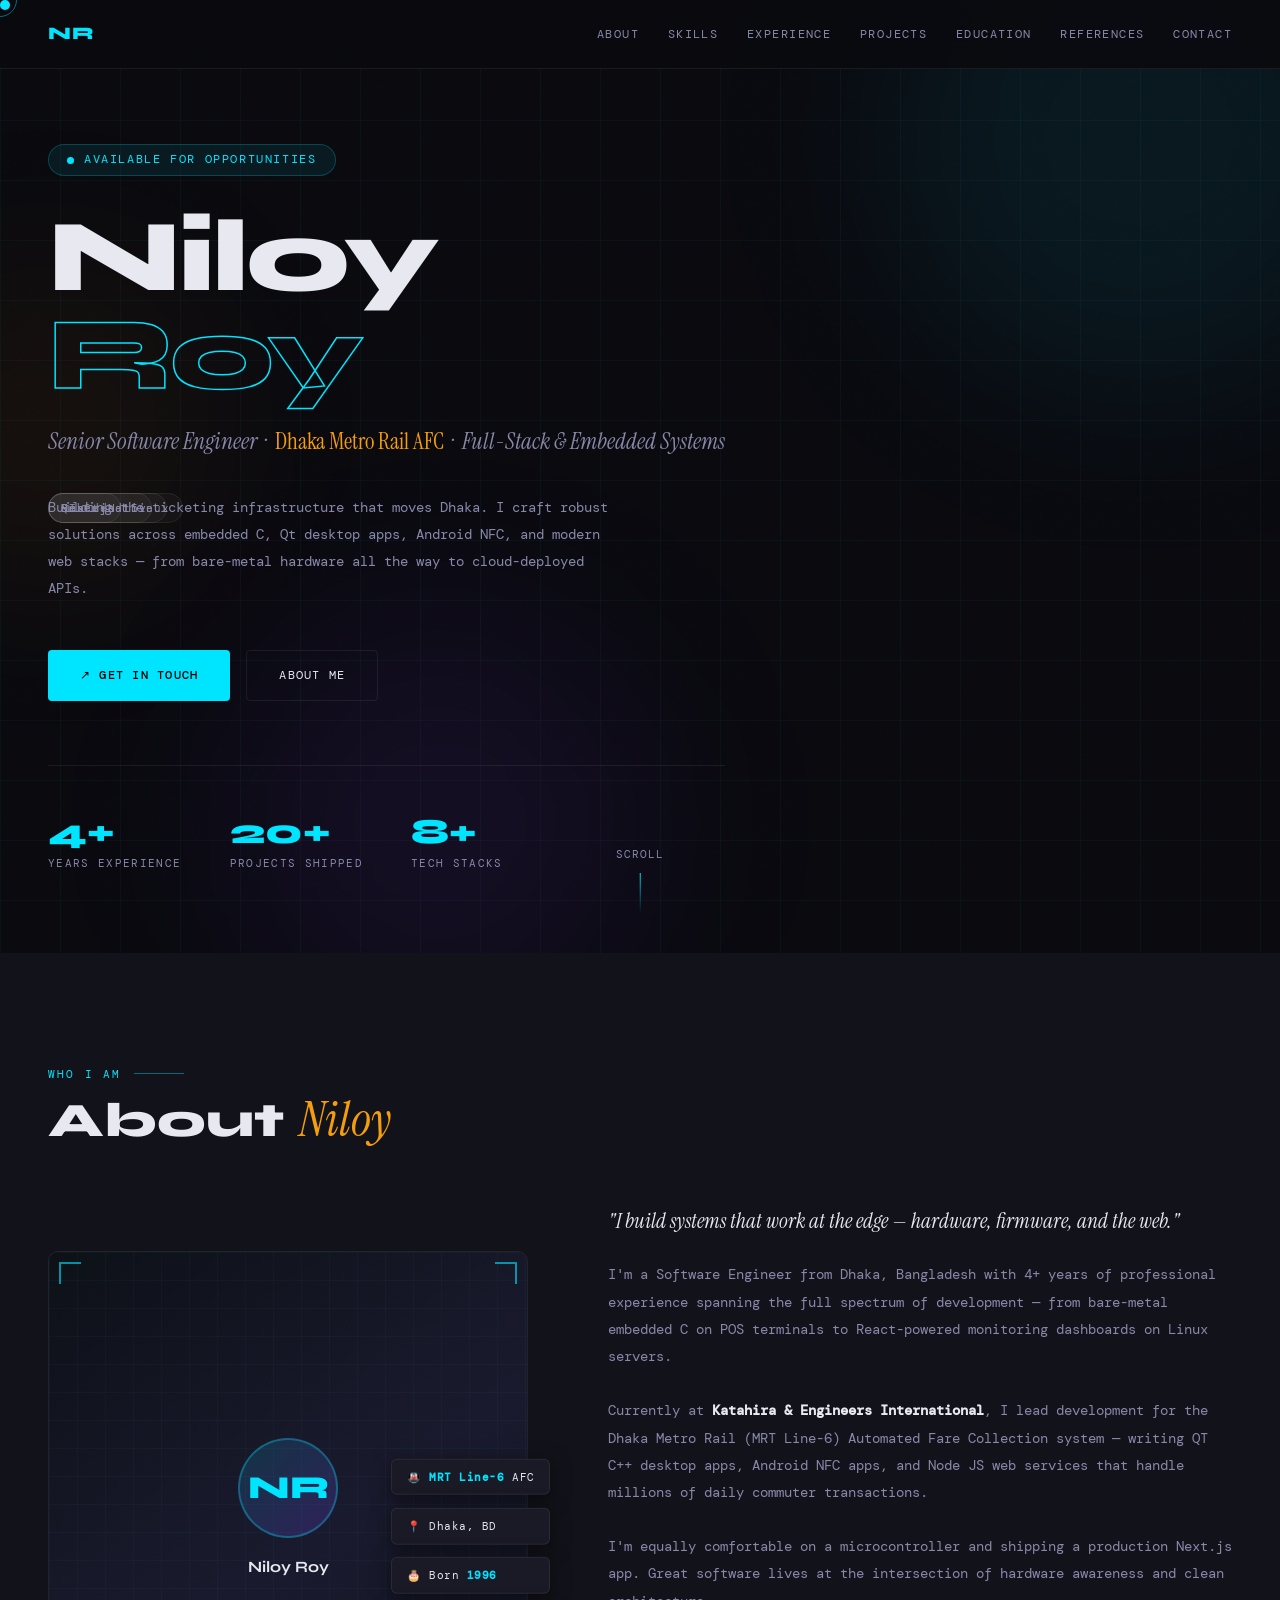
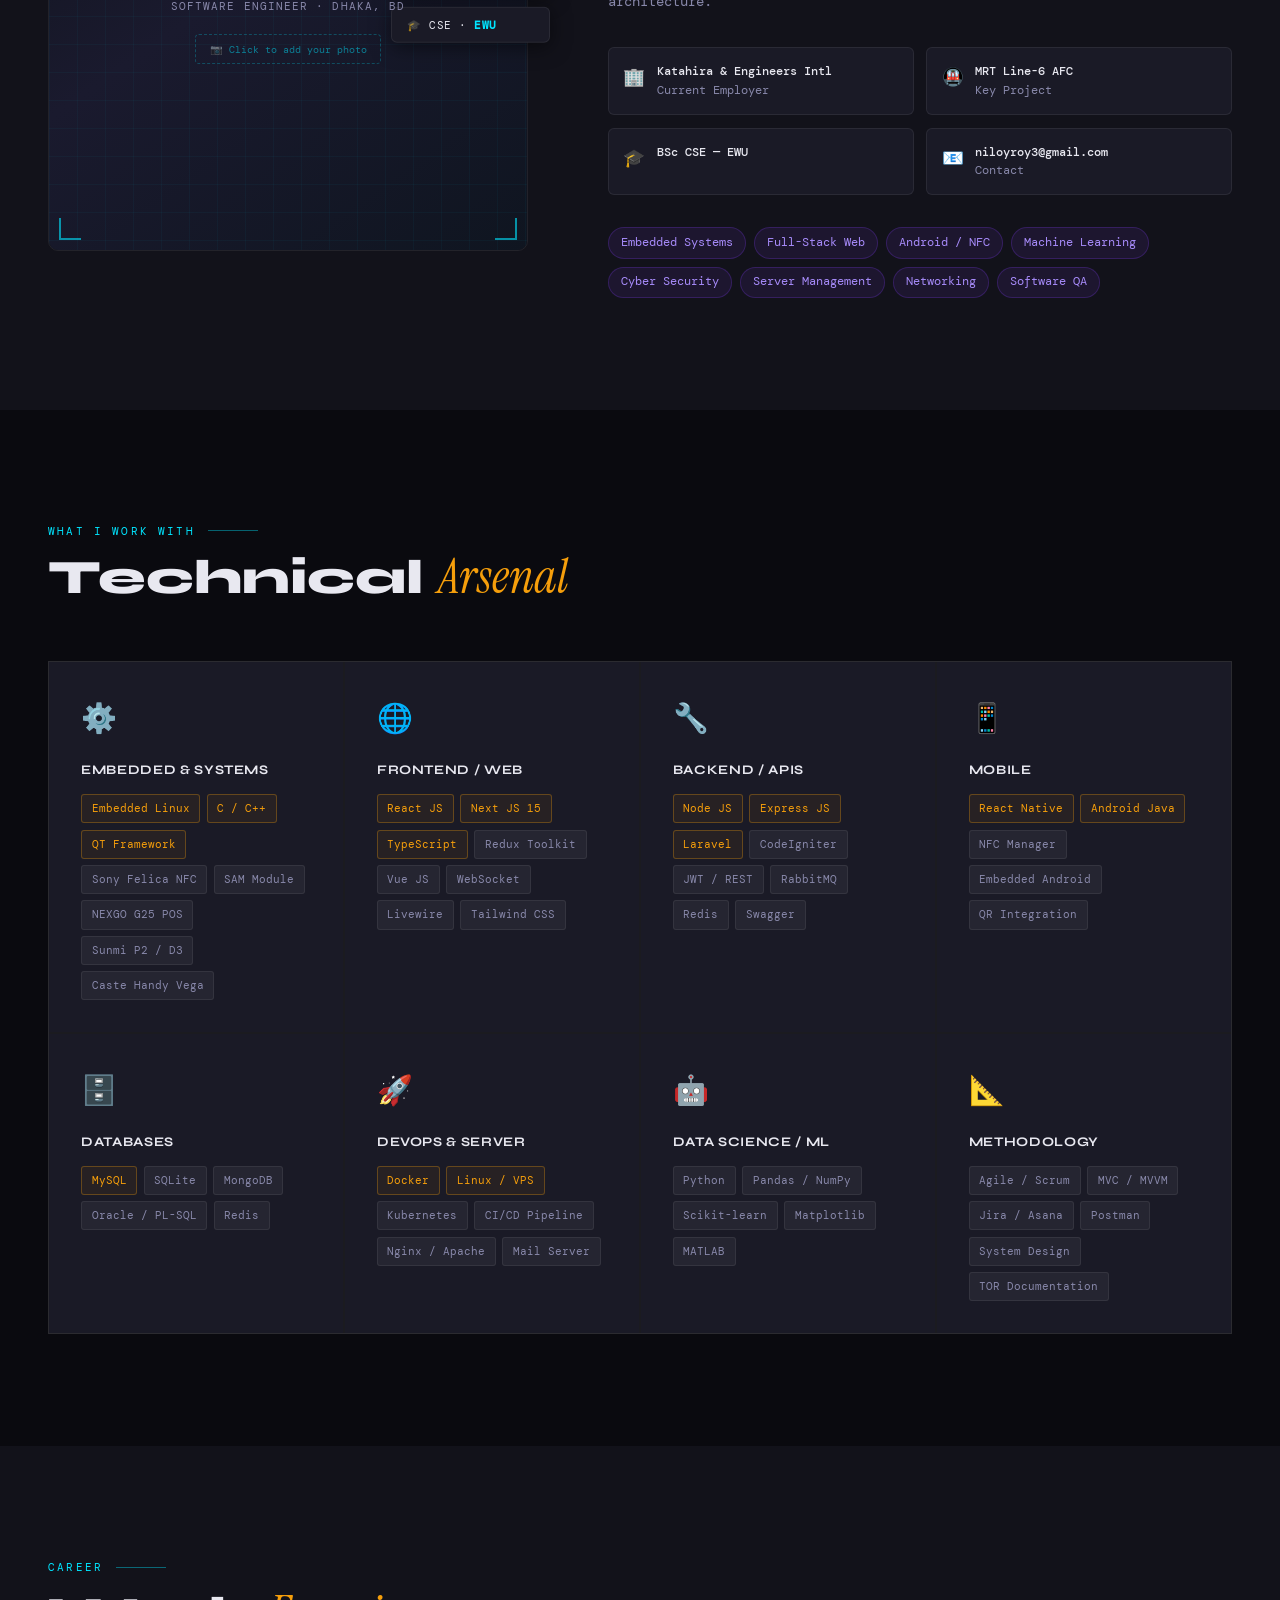
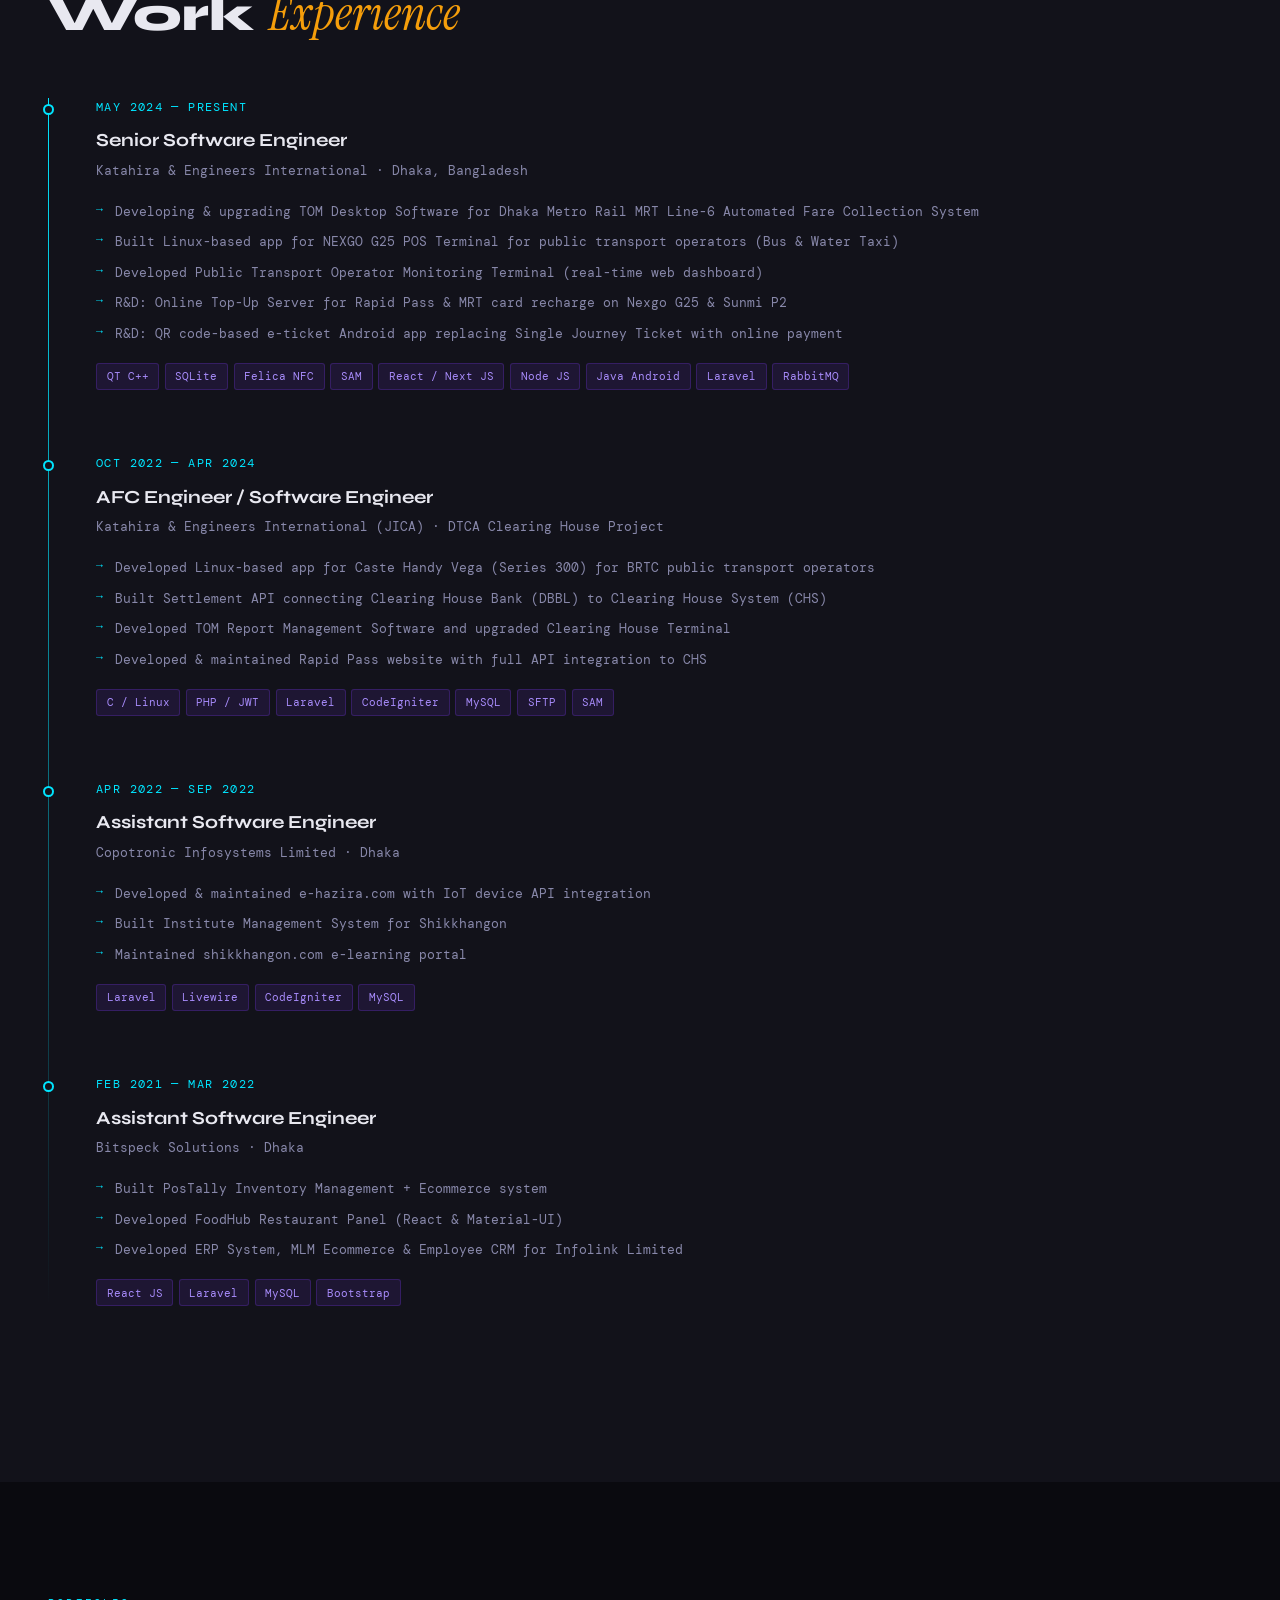
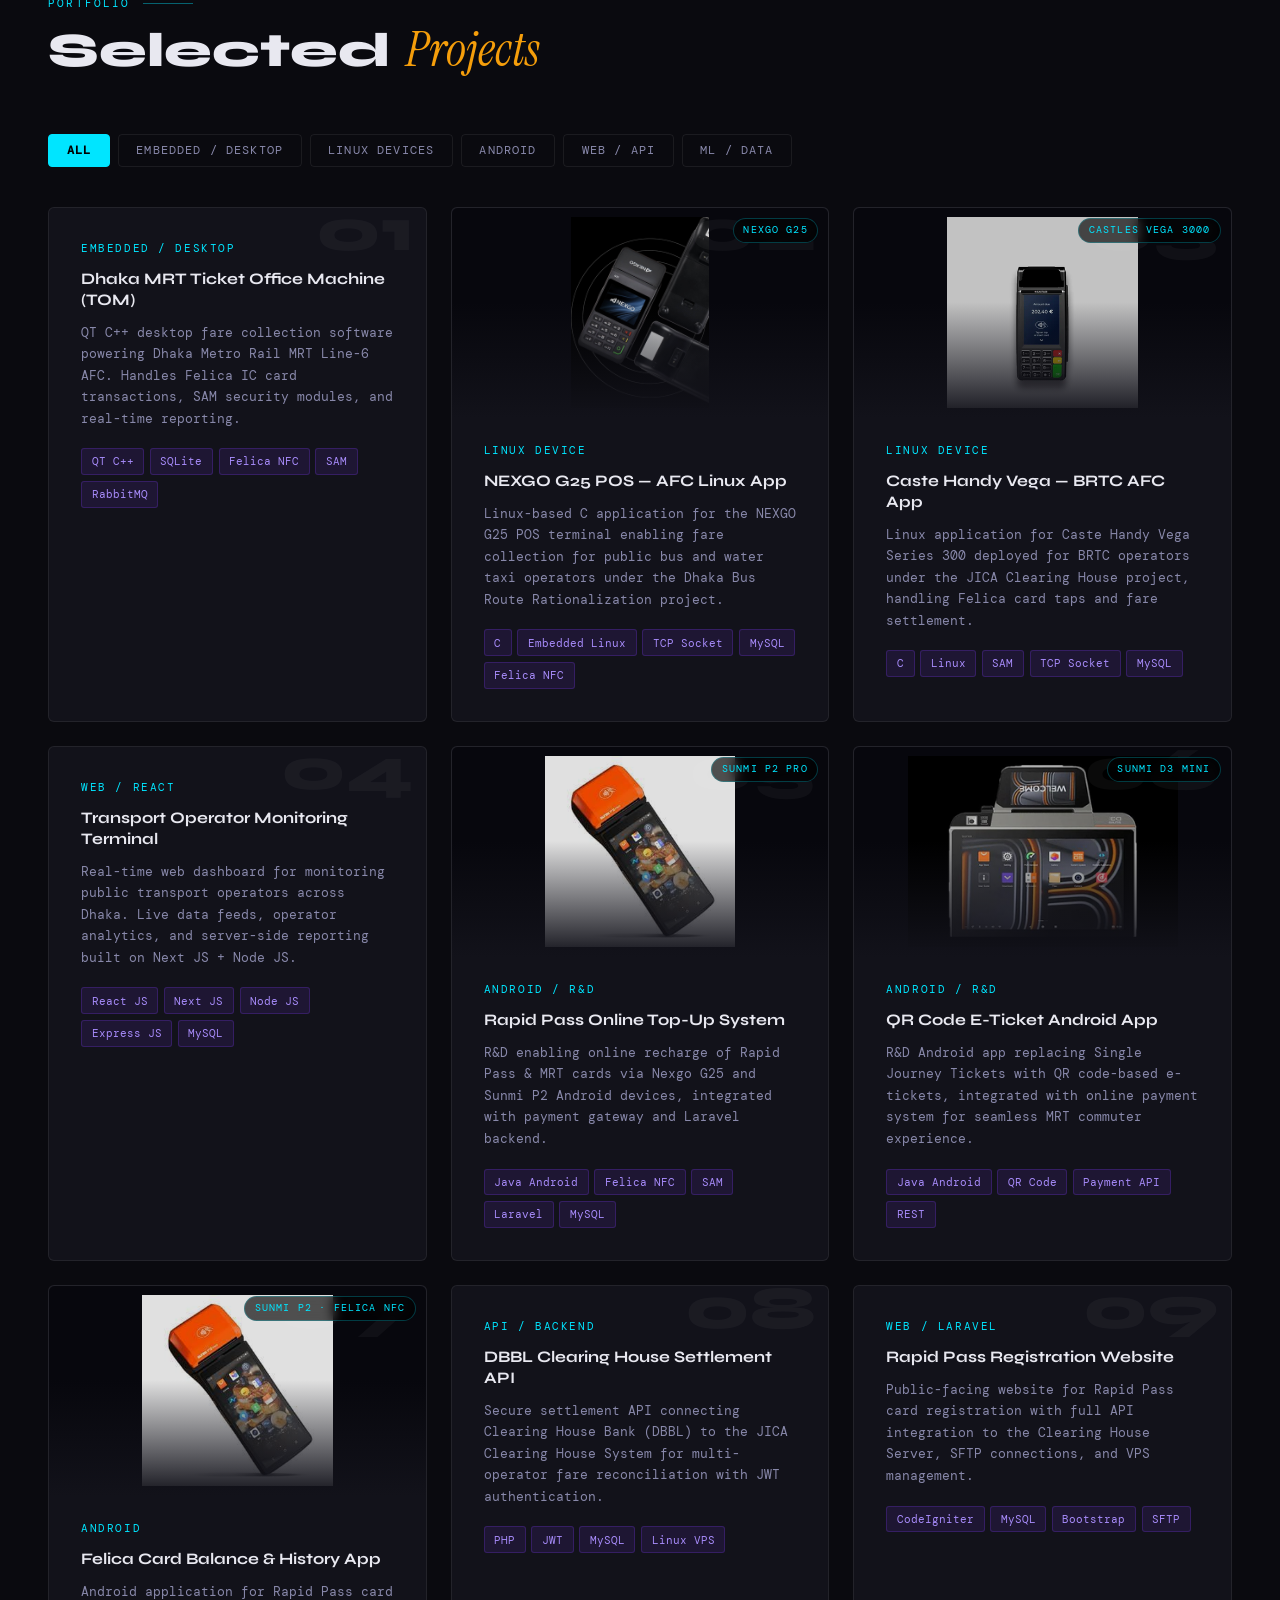
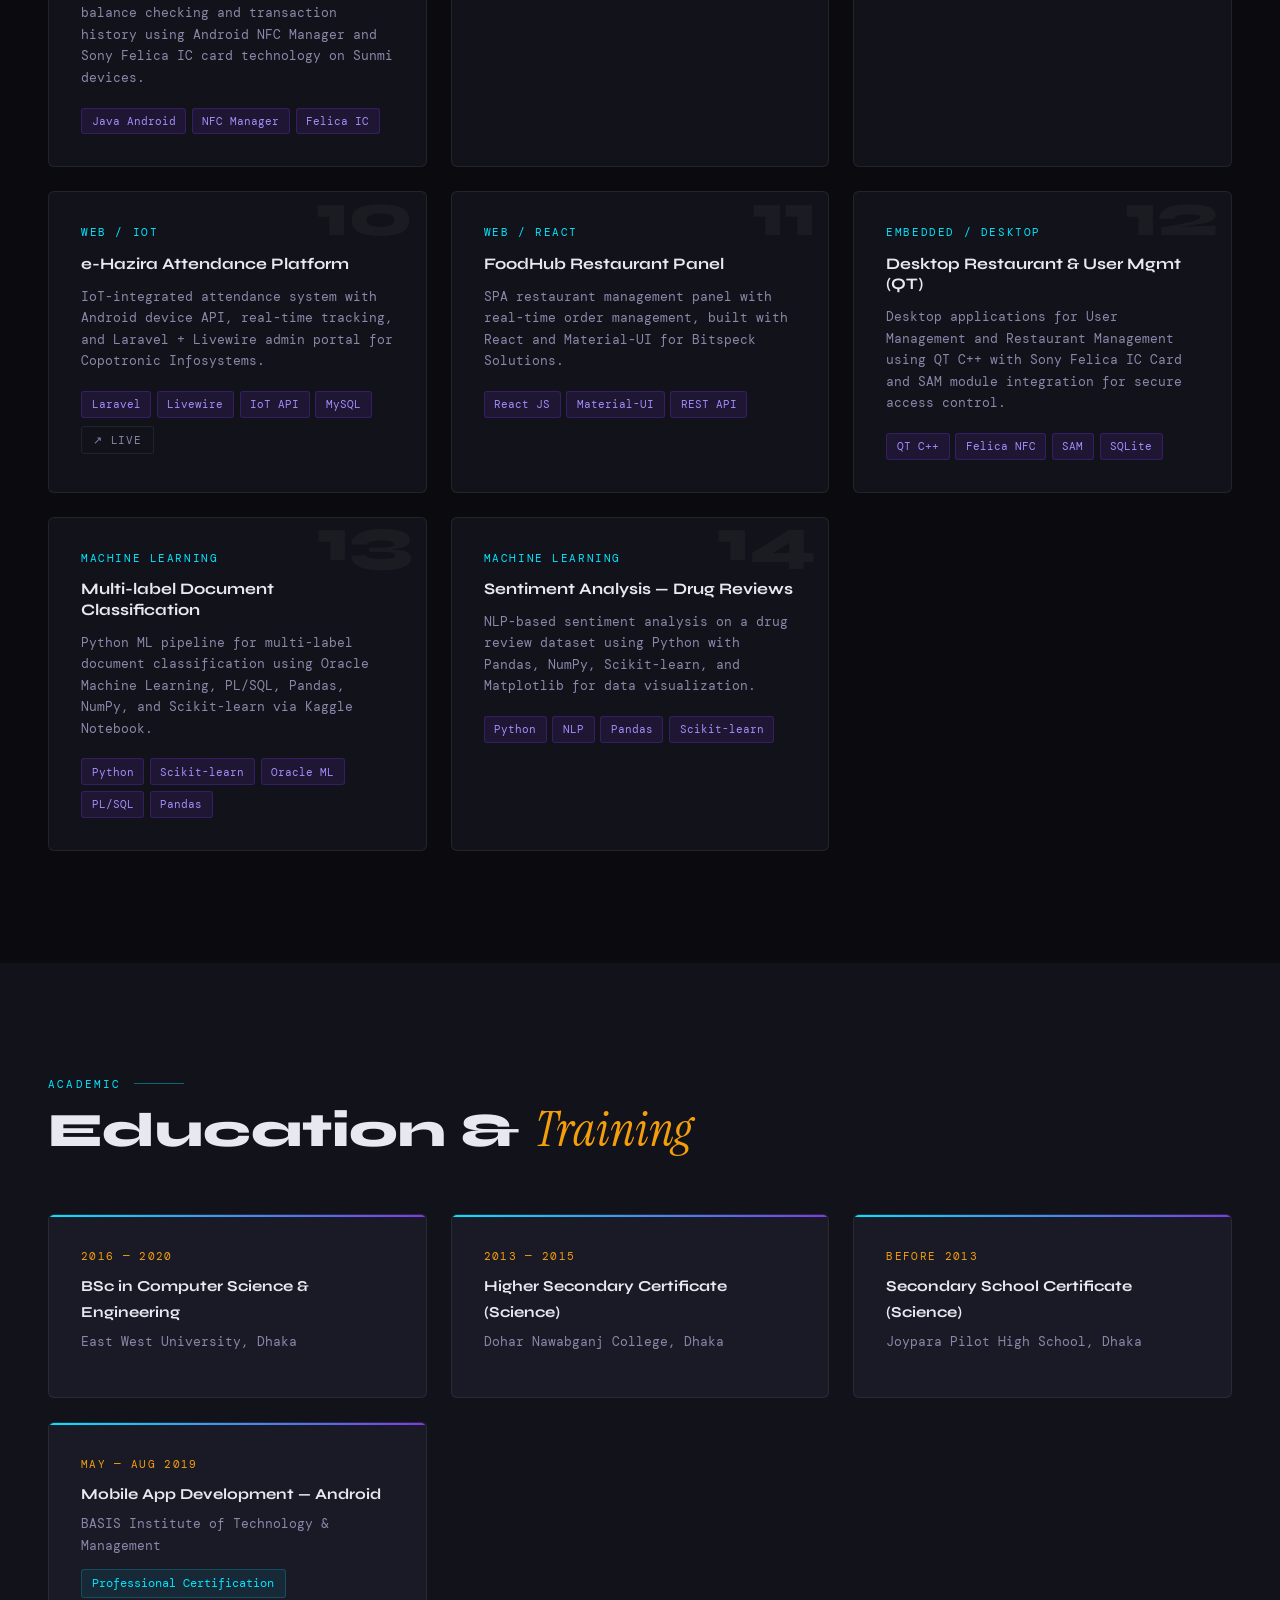
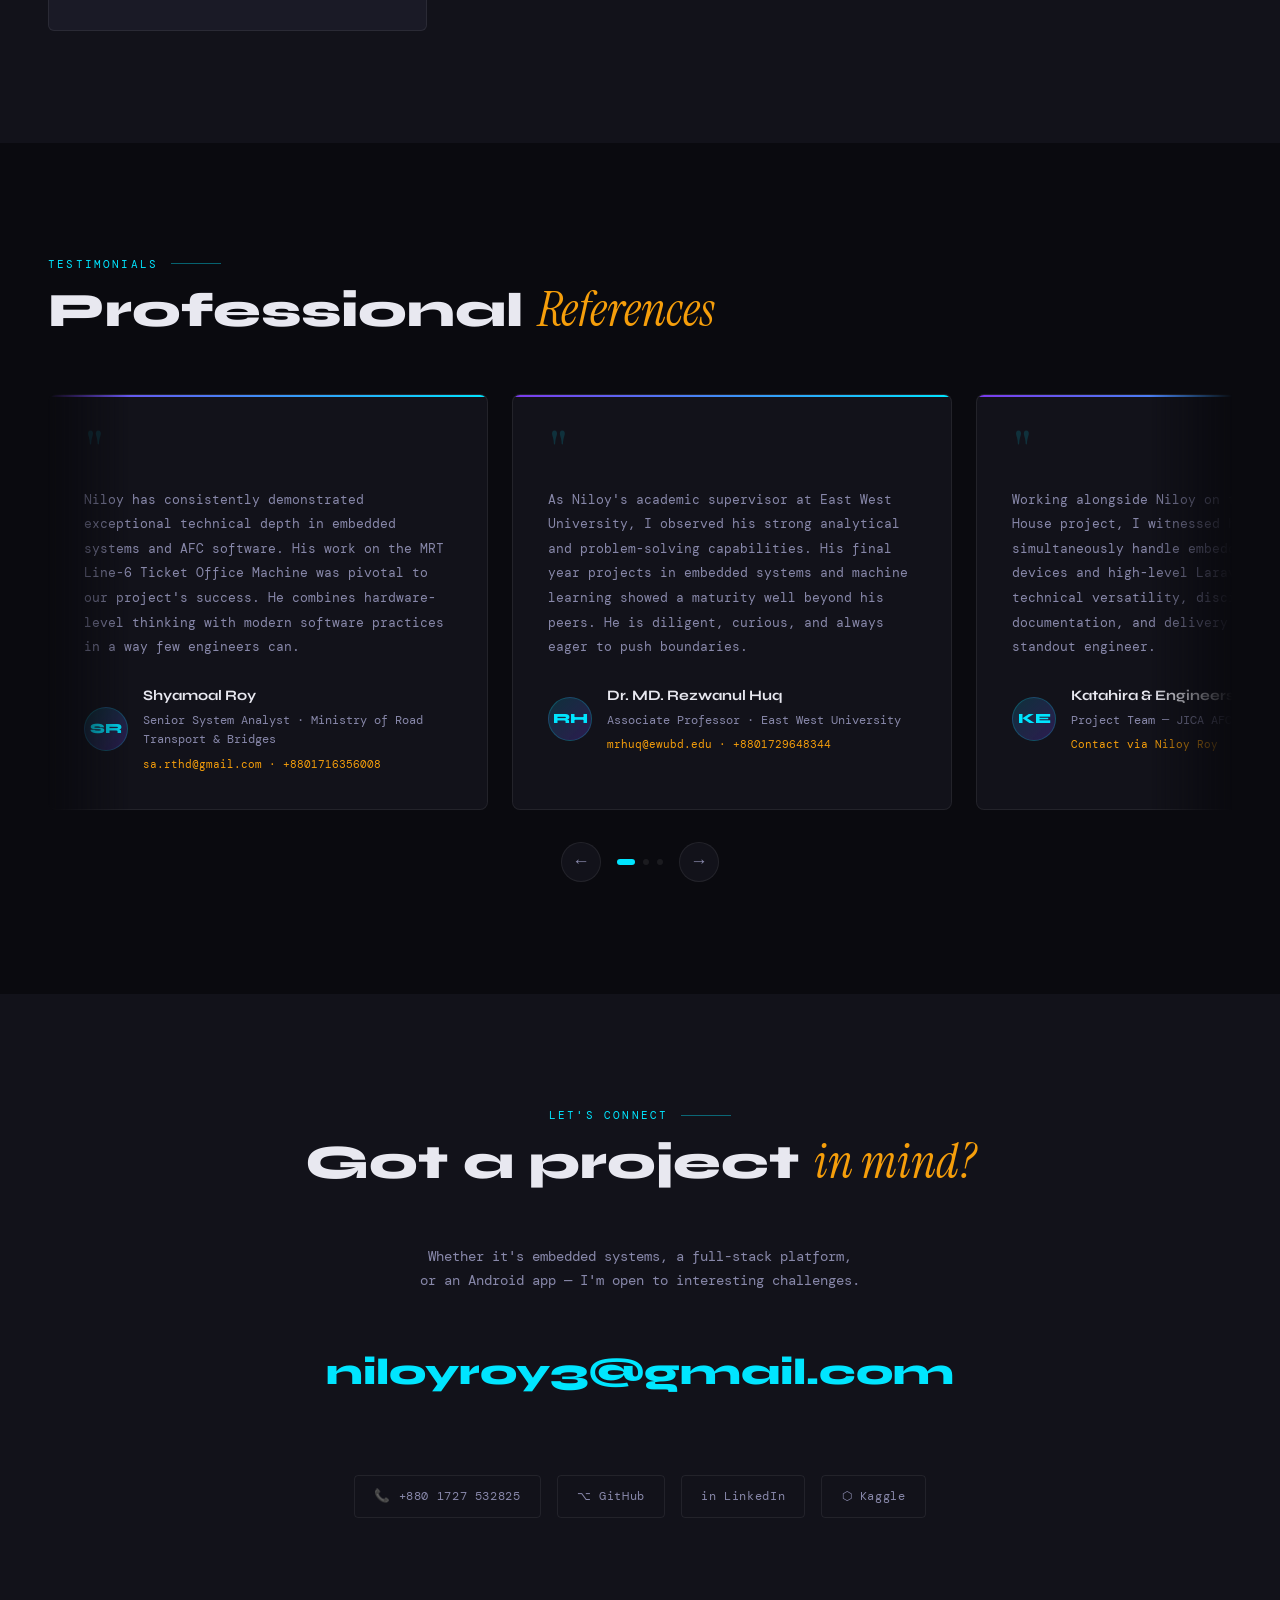
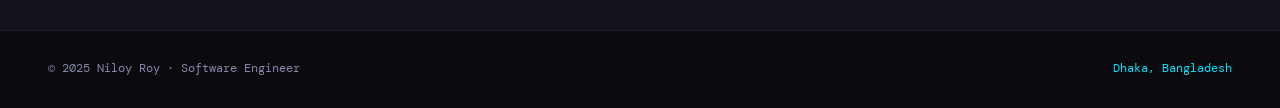
==== commit 8b77d914: "Removed CGPA" ====
--- a/index.html
+++ b/index.html
@@ -1,794 +1,2377 @@
 <!DOCTYPE html>
 <html lang="en">
+
 <head>
-<meta charset="UTF-8">
-<meta name="viewport" content="width=device-width, initial-scale=1.0">
-<title>Niloy Roy — Software Engineer</title>
-<link rel="preconnect" href="https://fonts.googleapis.com">
-<link href="https://fonts.googleapis.com/css2?family=Syne:wght@400;600;700;800&family=DM+Mono:wght@300;400;500&family=Instrument+Serif:ital@0;1&display=swap" rel="stylesheet">
-<style>
-:root {
-  --bg:#0a0a0f; --surface:#12121a; --surface2:#1a1a26;
-  --accent:#00e5ff; --accent2:#7c3aed; --accent3:#f59e0b;
-  --text:#e8e8f0; --text-muted:#8888aa; --border:rgba(255,255,255,0.07);
-}
-*,*::before,*::after{box-sizing:border-box;margin:0;padding:0;}
-html{scroll-behavior:smooth;}
-body{background:var(--bg);color:var(--text);font-family:'DM Mono',monospace;font-size:15px;line-height:1.7;overflow-x:hidden;cursor:none;}
-
-/* CURSOR */
-.cursor{width:10px;height:10px;background:var(--accent);border-radius:50%;position:fixed;top:0;left:0;pointer-events:none;z-index:9999;mix-blend-mode:screen;will-change:transform;}
-.cursor-ring{width:34px;height:34px;border:1.5px solid rgba(0,229,255,0.45);border-radius:50%;position:fixed;top:0;left:0;pointer-events:none;z-index:9998;will-change:transform;transition:width .2s,height .2s,border-color .2s;}
-
-/* NOISE */
-body::before{content:'';position:fixed;inset:0;background-image:url("data:image/svg+xml,%3Csvg viewBox='0 0 256 256' xmlns='http://www.w3.org/2000/svg'%3E%3Cfilter id='n'%3E%3CfeTurbulence type='fractalNoise' baseFrequency='0.9' numOctaves='4' stitchTiles='stitch'/%3E%3C/filter%3E%3Crect width='100%25' height='100%25' filter='url(%23n)' opacity='0.03'/%3E%3C/svg%3E");pointer-events:none;z-index:1;opacity:.35;}
-
-/* NAV */
-nav{position:fixed;top:0;left:0;right:0;z-index:200;padding:1.2rem 3rem;display:flex;align-items:center;justify-content:space-between;background:rgba(10,10,15,.9);backdrop-filter:blur(20px);border-bottom:1px solid var(--border);}
-.nav-logo{font-family:'Syne',sans-serif;font-weight:800;font-size:1.1rem;color:var(--accent);letter-spacing:.05em;}
-.nav-links{display:flex;gap:1.8rem;list-style:none;}
-.nav-links a{color:var(--text-muted);text-decoration:none;font-size:.73rem;letter-spacing:.12em;text-transform:uppercase;transition:color .2s;}
-.nav-links a:hover{color:var(--accent);}
-.nav-menu-btn{display:none;background:none;border:1px solid var(--border);color:var(--text);padding:.4rem .7rem;font-size:1rem;border-radius:4px;cursor:pointer;}
-
-/* HERO */
-#hero{min-height:100vh;display:flex;align-items:center;padding:9rem 3rem 5rem;position:relative;overflow:hidden;}
-.hero-grid{position:absolute;inset:0;background-image:linear-gradient(rgba(0,229,255,.04) 1px,transparent 1px),linear-gradient(90deg,rgba(0,229,255,.04) 1px,transparent 1px);background-size:60px 60px;animation:gridShift 22s linear infinite;}
-@keyframes gridShift{from{transform:translateY(0)}to{transform:translateY(60px)}}
-.orb{position:absolute;border-radius:50%;filter:blur(90px);pointer-events:none;animation:floatOrb 9s ease-in-out infinite;}
-.orb-1{width:520px;height:520px;background:rgba(0,229,255,.07);top:-120px;right:-120px;animation-delay:0s;}
-.orb-2{width:420px;height:420px;background:rgba(124,58,237,.09);bottom:-80px;left:18%;animation-delay:3s;}
-.orb-3{width:320px;height:320px;background:rgba(245,158,11,.06);top:28%;left:-110px;animation-delay:5.5s;}
-@keyframes floatOrb{0%,100%{transform:translateY(0) scale(1)}50%{transform:translateY(-28px) scale(1.05)}}
-.hero-content{position:relative;z-index:2;max-width:860px;}
-
-/* BADGE — stable pill, no overflow, no scroll-line interference */
-.hero-badge{
-  display:inline-flex;align-items:center;gap:.6rem;
-  background:rgba(0,229,255,.08);border:1px solid rgba(0,229,255,.22);
-  padding:.45rem 1.15rem;border-radius:100px;
-  font-size:.72rem;letter-spacing:.14em;text-transform:uppercase;color:var(--accent);
-  margin-bottom:2rem;white-space:nowrap;overflow:visible;
-  line-height:1.4;
-  opacity:0;
-  animation:badgeReveal .6s .15s ease forwards;
-}
-.hero-badge .badge-text{display:inline;white-space:nowrap;}
-@keyframes badgeReveal{from{opacity:0;transform:translateY(6px)}to{opacity:1;transform:translateY(0)}}
-.badge-dot{width:7px;height:7px;border-radius:50%;background:var(--accent);animation:pulse 2s ease infinite;flex-shrink:0;}
-@keyframes pulse{0%,100%{opacity:1;transform:scale(1)}50%{opacity:.3;transform:scale(.7)}}
-
-.hero-name{font-family:'Syne',sans-serif;font-size:clamp(3.5rem,8vw,7rem);font-weight:800;line-height:.95;letter-spacing:-.03em;margin-bottom:1.2rem;opacity:0;animation:fadeUp .9s .25s ease forwards;}
-.hero-name .outline{color:transparent;-webkit-text-stroke:1.5px var(--accent);display:block;}
-.hero-title{font-family:'Instrument Serif',serif;font-style:italic;font-size:clamp(1.1rem,2.5vw,1.45rem);color:var(--text-muted);margin-bottom:2rem;opacity:0;animation:fadeUp .9s .38s ease forwards;}
-.hero-title span{color:var(--accent3);font-style:normal;}
-.hero-desc{max-width:560px;color:var(--text-muted);font-size:.87rem;line-height:1.95;margin-bottom:3rem;opacity:0;animation:fadeUp .9s .52s ease forwards;}
-.hero-cta{display:flex;gap:1rem;flex-wrap:wrap;opacity:0;animation:fadeUp .9s .66s ease forwards;}
-.btn{padding:.85rem 2rem;border-radius:4px;font-family:'DM Mono',monospace;font-size:.78rem;letter-spacing:.1em;text-transform:uppercase;text-decoration:none;cursor:pointer;border:none;transition:all .25s;display:inline-flex;align-items:center;gap:.5rem;}
-.btn-primary{background:var(--accent);color:#000;font-weight:500;}
-.btn-primary:hover{background:#fff;transform:translateY(-2px);box-shadow:0 8px 30px rgba(0,229,255,.3);}
-.btn-outline{background:transparent;color:var(--text);border:1px solid var(--border);}
-.btn-outline:hover{border-color:var(--accent);color:var(--accent);transform:translateY(-2px);}
-.hero-stats{display:flex;gap:3rem;margin-top:4rem;padding-top:3rem;border-top:1px solid var(--border);opacity:0;animation:fadeUp .9s .82s ease forwards;}
-.stat-num{font-family:'Syne',sans-serif;font-size:2.2rem;font-weight:800;color:var(--accent);line-height:1;}
-.stat-label{font-size:.7rem;letter-spacing:.12em;text-transform:uppercase;color:var(--text-muted);margin-top:.3rem;}
-.floating-tag{position:absolute;font-size:.68rem;letter-spacing:.07em;padding:.3rem .75rem;border:1px solid rgba(255,255,255,.07);border-radius:100px;background:rgba(255,255,255,.03);color:var(--text-muted);pointer-events:none;animation:floatTag 6s ease-in-out infinite;}
-.floating-tag:nth-child(1){top:20%;right:14%;animation-delay:0s}
-.floating-tag:nth-child(2){top:35%;right:7%;animation-delay:1.5s}
-.floating-tag:nth-child(3){top:52%;right:19%;animation-delay:3s}
-.floating-tag:nth-child(4){top:66%;right:9%;animation-delay:4.5s}
-@keyframes floatTag{0%,100%{transform:translateY(0);opacity:.55}50%{transform:translateY(-10px);opacity:1}}
-.scroll-hint{position:absolute;bottom:2.5rem;left:50%;transform:translateX(-50%);display:flex;flex-direction:column;align-items:center;gap:.6rem;color:var(--text-muted);font-size:.68rem;letter-spacing:.1em;text-transform:uppercase;opacity:0;animation:fadeIn 1s 1.3s ease forwards;}
-.scroll-line{width:1px;height:40px;background:linear-gradient(to bottom,var(--accent),transparent);animation:scrollLine 2s ease infinite;}
-@keyframes scrollLine{0%{transform:scaleY(0);transform-origin:top}50%{transform:scaleY(1);transform-origin:top}51%{transform:scaleY(1);transform-origin:bottom}100%{transform:scaleY(0);transform-origin:bottom}}
-
-/* SECTIONS */
-section{padding:7rem 3rem;position:relative;}
-.section-label{font-size:.68rem;letter-spacing:.2em;text-transform:uppercase;color:var(--accent);margin-bottom:.7rem;display:flex;align-items:center;gap:.8rem;}
-.section-label::after{content:'';flex:1;max-width:50px;height:1px;background:var(--accent);opacity:.4;}
-.section-title{font-family:'Syne',sans-serif;font-size:clamp(2rem,4vw,3rem);font-weight:800;line-height:1.1;margin-bottom:3.5rem;}
-.section-title em{font-family:'Instrument Serif',serif;color:var(--accent3);font-style:italic;font-weight:400;}
-
-/* ABOUT */
-#about{background:var(--surface);}
-.about-grid{display:grid;grid-template-columns:1fr 1.3fr;gap:5rem;align-items:center;}
-.about-img-wrap{position:relative;opacity:0;transform:translateX(-30px);transition:opacity .7s ease,transform .7s ease;}
-.about-img-wrap.visible{opacity:1;transform:translateX(0);}
-.about-photo-frame{position:relative;width:100%;aspect-ratio:4/5;border-radius:10px;overflow:hidden;border:1px solid var(--border);cursor:pointer;}
-.about-photo-bg{width:100%;height:100%;background:linear-gradient(145deg,#0d1117 0%,#1a1a2e 50%,#0f1520 100%);display:flex;flex-direction:column;align-items:center;justify-content:center;gap:1rem;position:relative;transition:filter .3s;}
-.about-photo-bg::before{content:'';position:absolute;inset:0;background-image:linear-gradient(rgba(0,229,255,.035) 1px,transparent 1px),linear-gradient(90deg,rgba(0,229,255,.035) 1px,transparent 1px);background-size:28px 28px;}
-.about-photo-bg.has-photo{background:none;}
-.about-photo-bg.has-photo img{width:100%;height:100%;object-fit:cover;display:block;position:absolute;inset:0;border-radius:0;}
-.about-photo-bg.has-photo .photo-placeholder{display:none;}
-.photo-placeholder{display:flex;flex-direction:column;align-items:center;gap:1rem;position:relative;z-index:1;}
-.photo-avatar{width:100px;height:100px;border-radius:50%;background:linear-gradient(135deg,rgba(0,229,255,.14),rgba(124,58,237,.22));border:2px solid rgba(0,229,255,.3);display:flex;align-items:center;justify-content:center;font-family:'Syne',sans-serif;font-size:2rem;font-weight:800;color:var(--accent);}
-.photo-name-label{font-family:'Syne',sans-serif;font-weight:700;font-size:.98rem;position:relative;z-index:1;}
-.photo-sub-label{font-size:.68rem;letter-spacing:.1em;text-transform:uppercase;color:var(--text-muted);position:relative;z-index:1;}
-.photo-upload-hint{font-size:.63rem;color:rgba(0,229,255,.5);border:1px dashed rgba(0,229,255,.25);padding:.32rem .85rem;border-radius:4px;position:relative;z-index:1;margin-top:.2rem;display:flex;align-items:center;gap:.4rem;}
-.photo-overlay{position:absolute;inset:0;background:rgba(0,0,0,.5);display:flex;align-items:center;justify-content:center;opacity:0;transition:opacity .25s;z-index:2;}
-.about-photo-frame:hover .photo-overlay{opacity:1;}
-.photo-overlay span{color:#fff;font-size:.75rem;letter-spacing:.1em;text-transform:uppercase;border:1px solid rgba(255,255,255,.4);padding:.4rem 1rem;border-radius:4px;}
-#photoInput{display:none;}
-.corner{position:absolute;width:22px;height:22px;z-index:3;}
-.corner-tl{top:10px;left:10px;border-top:2px solid rgba(0,229,255,.6);border-left:2px solid rgba(0,229,255,.6);}
-.corner-tr{top:10px;right:10px;border-top:2px solid rgba(0,229,255,.6);border-right:2px solid rgba(0,229,255,.6);}
-.corner-bl{bottom:10px;left:10px;border-bottom:2px solid rgba(0,229,255,.6);border-left:2px solid rgba(0,229,255,.6);}
-.corner-br{bottom:10px;right:10px;border-bottom:2px solid rgba(0,229,255,.6);border-right:2px solid rgba(0,229,255,.6);}
-.about-badge-strip{position:absolute;right:-22px;top:50%;transform:translateY(-50%);display:flex;flex-direction:column;gap:.8rem;}
-.about-chip{background:var(--surface2);border:1px solid var(--border);padding:.5rem .9rem;border-radius:6px;font-size:.68rem;letter-spacing:.05em;white-space:nowrap;box-shadow:0 4px 20px rgba(0,0,0,.5);}
-.about-chip span{color:var(--accent);font-weight:600;}
-
-.about-text{opacity:0;transform:translateX(30px);transition:opacity .7s .15s ease,transform .7s .15s ease;}
-.about-text.visible{opacity:1;transform:translateX(0);}
-.about-intro{font-family:'Instrument Serif',serif;font-style:italic;font-size:1.3rem;line-height:1.6;color:var(--text);margin-bottom:1.5rem;}
-.about-body{color:var(--text-muted);font-size:.85rem;line-height:2;margin-bottom:2rem;}
-.about-highlights{display:grid;grid-template-columns:1fr 1fr;gap:.8rem;margin-bottom:2rem;}
-.hl-item{display:flex;align-items:flex-start;gap:.7rem;padding:.9rem;background:var(--surface2);border:1px solid var(--border);border-radius:6px;font-size:.78rem;line-height:1.5;}
-.hl-icon{font-size:1.1rem;flex-shrink:0;margin-top:.1rem;}
-.hl-label{color:var(--text-muted);}
-.hl-val{color:var(--text);font-weight:500;}
-.about-interest-tags{display:flex;flex-wrap:wrap;gap:.5rem;}
-.int-tag{background:rgba(124,58,237,.1);border:1px solid rgba(124,58,237,.25);color:#a78bfa;padding:.3rem .75rem;border-radius:100px;font-size:.72rem;}
-
-/* SKILLS */
-#skills{background:var(--bg);}
-.skills-grid{display:grid;grid-template-columns:repeat(auto-fill,minmax(280px,1fr));gap:1.5px;background:var(--border);border:1px solid var(--border);}
-.skill-card{background:var(--surface2);padding:2rem;position:relative;overflow:hidden;transition:background .25s;}
-.skill-card::before{content:'';position:absolute;top:0;left:0;width:3px;height:0;background:var(--accent);transition:height .35s ease;}
-.skill-card:hover{background:rgba(0,229,255,.04);}
-.skill-card:hover::before{height:100%;}
-.skill-icon{font-size:1.8rem;margin-bottom:1rem;display:block;}
-.skill-category{font-family:'Syne',sans-serif;font-weight:700;font-size:.82rem;letter-spacing:.05em;text-transform:uppercase;margin-bottom:.8rem;}
-.skill-tags{display:flex;flex-wrap:wrap;gap:.4rem;}
-.tag{background:rgba(255,255,255,.05);border:1px solid rgba(255,255,255,.07);padding:.25rem .6rem;border-radius:3px;font-size:.7rem;color:var(--text-muted);transition:all .2s;}
-.tag:hover{background:rgba(0,229,255,.1);border-color:rgba(0,229,255,.3);color:var(--accent);}
-.tag.hot{border-color:rgba(245,158,11,.3);color:var(--accent3);background:rgba(245,158,11,.06);}
-
-/* EXPERIENCE */
-#experience{background:var(--surface);}
-.timeline{position:relative;}
-.timeline::before{content:'';position:absolute;left:0;top:0;bottom:0;width:1px;background:linear-gradient(to bottom,var(--accent),transparent);}
-.timeline-item{padding-left:3rem;margin-bottom:4rem;position:relative;opacity:0;transform:translateX(-20px);transition:opacity .6s ease,transform .6s ease;}
-.timeline-item.visible{opacity:1;transform:translateX(0);}
-.timeline-dot{position:absolute;left:-5px;top:6px;width:11px;height:11px;border-radius:50%;background:var(--surface);border:2px solid var(--accent);transition:background .2s;}
-.timeline-item:hover .timeline-dot{background:var(--accent);box-shadow:0 0 14px var(--accent);}
-.timeline-date{font-size:.72rem;letter-spacing:.12em;text-transform:uppercase;color:var(--accent);margin-bottom:.5rem;}
-.timeline-role{font-family:'Syne',sans-serif;font-size:1.15rem;font-weight:700;margin-bottom:.2rem;}
-.timeline-company{font-size:.8rem;color:var(--text-muted);margin-bottom:1.2rem;}
-.timeline-items{list-style:none;display:flex;flex-direction:column;gap:.6rem;margin-bottom:1.2rem;}
-.timeline-items li{font-size:.82rem;color:var(--text-muted);padding-left:1.2rem;position:relative;line-height:1.6;}
-.timeline-items li::before{content:'→';position:absolute;left:0;color:var(--accent);font-size:.72rem;}
-.tech-stack{display:flex;flex-wrap:wrap;gap:.35rem;}
-.tech-pill{background:rgba(124,58,237,.12);border:1px solid rgba(124,58,237,.25);color:#a78bfa;padding:.2rem .6rem;border-radius:3px;font-size:.68rem;}
-
-/* PROJECTS */
-#projects{background:var(--bg);}
-.tab-bar{display:flex;flex-wrap:wrap;gap:.5rem;margin-bottom:2.5rem;}
-.tab-btn{padding:.5rem 1.1rem;border-radius:4px;cursor:pointer;font-family:'DM Mono',monospace;font-size:.72rem;letter-spacing:.1em;text-transform:uppercase;background:transparent;color:var(--text-muted);border:1px solid var(--border);transition:all .2s;}
-.tab-btn:hover{color:var(--text);border-color:rgba(255,255,255,.18);}
-.tab-btn.active{background:var(--accent);color:#000;border-color:var(--accent);font-weight:600;}
-.projects-grid{display:grid;grid-template-columns:repeat(auto-fill,minmax(310px,1fr));gap:1.5rem;}
-.project-card{background:var(--surface);border:1px solid var(--border);border-radius:6px;padding:2rem;position:relative;overflow:hidden;opacity:0;transform:translateY(18px);transition:opacity .5s ease,transform .5s ease,box-shadow .3s;}
-/* Cards with device image — remove top padding so image bleeds */
-.project-card:has(.proj-device-wrap){padding-top:0;}
-.project-card.visible{opacity:1;transform:translateY(0);}
-.project-card[data-hidden]{display:none!important;}
-.project-card:hover{box-shadow:0 16px 50px rgba(0,0,0,.4),0 0 0 1px rgba(0,229,255,.1);}
-.project-card::after{content:'';position:absolute;inset:0;background:linear-gradient(135deg,rgba(0,229,255,.03),transparent);opacity:0;transition:opacity .3s;}
-.project-card:hover::after{opacity:1;}
-.project-num{font-family:'Syne',sans-serif;font-size:3.8rem;font-weight:800;color:rgba(255,255,255,.04);position:absolute;top:-.4rem;right:.8rem;line-height:1;}
-.project-cat{font-size:.66rem;letter-spacing:.15em;text-transform:uppercase;color:var(--accent);margin-bottom:.7rem;}
-.project-title{font-family:'Syne',sans-serif;font-weight:700;font-size:1rem;margin-bottom:.7rem;line-height:1.3;}
-.project-desc{font-size:.79rem;color:var(--text-muted);line-height:1.7;margin-bottom:1.2rem;}
-.project-links{display:flex;gap:.6rem;margin-top:.5rem;}
-.proj-link{font-size:.68rem;letter-spacing:.07em;text-transform:uppercase;color:var(--text-muted);text-decoration:none;border:1px solid var(--border);padding:.25rem .7rem;border-radius:3px;transition:all .2s;}
-.proj-link:hover{color:var(--accent);border-color:rgba(0,229,255,.3);}
-
-/* EDUCATION */
-#education{background:var(--surface);}
-.edu-grid{display:grid;grid-template-columns:repeat(auto-fill,minmax(280px,1fr));gap:1.5rem;}
-.edu-card{background:var(--surface2);border:1px solid var(--border);padding:2rem;border-radius:6px;position:relative;overflow:hidden;opacity:0;transform:translateY(20px);transition:opacity .6s ease,transform .6s ease;}
-.edu-card.visible{opacity:1;transform:translateY(0);}
-.edu-card::before{content:'';position:absolute;top:0;left:0;right:0;height:2px;background:linear-gradient(90deg,var(--accent),var(--accent2));}
-.edu-year{font-size:.7rem;letter-spacing:.12em;text-transform:uppercase;color:var(--accent3);margin-bottom:.5rem;}
-.edu-degree{font-family:'Syne',sans-serif;font-weight:700;font-size:.95rem;margin-bottom:.3rem;}
-.edu-school{font-size:.8rem;color:var(--text-muted);margin-bottom:.8rem;}
-.edu-gpa{display:inline-block;background:rgba(0,229,255,.08);border:1px solid rgba(0,229,255,.2);color:var(--accent);padding:.22rem .65rem;border-radius:3px;font-size:.72rem;}
-
-/* REFERENCES */
-#references{background:var(--bg);overflow:hidden;}
-.refs-slider-wrap{position:relative;}
-.refs-track-outer{overflow:hidden;-webkit-mask:linear-gradient(90deg,transparent,black 7%,black 93%,transparent);mask:linear-gradient(90deg,transparent,black 7%,black 93%,transparent);}
-.refs-track{display:flex;gap:1.5rem;transition:transform .5s cubic-bezier(.22,1,.36,1);will-change:transform;}
-.ref-card{min-width:400px;max-width:440px;flex-shrink:0;background:var(--surface);border:1px solid var(--border);border-radius:8px;padding:2.2rem;position:relative;overflow:hidden;}
-.ref-card::before{content:'';position:absolute;top:0;left:0;right:0;height:2px;background:linear-gradient(90deg,var(--accent2),var(--accent));}
-.ref-quote{font-family:'Instrument Serif',serif;font-size:3.5rem;color:rgba(0,229,255,.15);line-height:.8;margin-bottom:.8rem;}
-.ref-body{font-size:.83rem;color:var(--text-muted);line-height:1.85;margin-bottom:1.5rem;}
-.ref-person{display:flex;align-items:center;gap:.9rem;}
-.ref-avatar{width:44px;height:44px;border-radius:50%;background:linear-gradient(135deg,rgba(0,229,255,.15),rgba(124,58,237,.25));border:1px solid rgba(0,229,255,.2);display:flex;align-items:center;justify-content:center;font-family:'Syne',sans-serif;font-weight:800;font-size:.88rem;color:var(--accent);flex-shrink:0;}
-.ref-name{font-family:'Syne',sans-serif;font-weight:700;font-size:.9rem;}
-.ref-role{font-size:.72rem;color:var(--text-muted);margin-top:.15rem;}
-.ref-contact{font-size:.7rem;color:var(--accent3);margin-top:.3rem;text-decoration:none;display:block;}
-.refs-nav{display:flex;justify-content:center;align-items:center;gap:1rem;margin-top:2rem;}
-.refs-arrow{width:40px;height:40px;border-radius:50%;background:var(--surface);border:1px solid var(--border);color:var(--text-muted);font-size:1.1rem;display:flex;align-items:center;justify-content:center;cursor:pointer;transition:all .2s;}
-.refs-arrow:hover{border-color:var(--accent);color:var(--accent);box-shadow:0 0 14px rgba(0,229,255,.2);}
-.refs-dots{display:flex;gap:.5rem;}
-.refs-dot{width:6px;height:6px;border-radius:50%;background:var(--border);transition:all .3s;cursor:pointer;}
-.refs-dot.active{background:var(--accent);width:18px;border-radius:3px;}
-
-/* CONTACT */
-#contact{background:var(--surface);text-align:center;}
-.contact-inner{max-width:680px;margin:0 auto;}
-.contact-email{font-family:'Syne',sans-serif;font-size:clamp(1.4rem,3vw,2.3rem);font-weight:800;color:var(--accent);text-decoration:none;display:inline-block;margin:1.5rem 0 2.5rem;transition:text-shadow .3s;}
-.contact-email:hover{text-shadow:0 0 40px rgba(0,229,255,.6);}
-.contact-links{display:flex;justify-content:center;flex-wrap:wrap;gap:1rem;margin-top:2rem;}
-.contact-link{display:flex;align-items:center;gap:.5rem;color:var(--text-muted);text-decoration:none;font-size:.78rem;letter-spacing:.05em;padding:.6rem 1.2rem;border:1px solid var(--border);border-radius:4px;transition:all .2s;}
-.contact-link:hover{color:var(--accent);border-color:rgba(0,229,255,.3);background:rgba(0,229,255,.04);transform:translateY(-2px);}
-
-/* FOOTER */
-footer{padding:1.8rem 3rem;background:var(--bg);border-top:1px solid var(--border);display:flex;justify-content:space-between;align-items:center;flex-wrap:wrap;gap:1rem;font-size:.72rem;color:var(--text-muted);}
-
-
-/* PROJECT CARD DEVICE IMAGE */
-.proj-device-wrap {
-  position: relative;
-  width: calc(100% + 4rem);
-  margin: 0 -2rem 1.5rem -2rem;
-  height: 210px;
-  overflow: hidden;
-  border-radius: 6px 6px 0 0;
-  background: #07070d;
-}
-.proj-device-img {
-  width: 100%;
-  height: 100%;
-  object-fit: contain;
-  object-position: center;
-  transition: transform 0.55s cubic-bezier(.22,1,.36,1), filter 0.4s ease;
-  filter: brightness(0.88) saturate(1.1);
-  transform: scale(1.0);
-  padding: 0.6rem;
-}
-.project-card:hover .proj-device-img {
-  transform: scale(1.07) translateY(-4px);
-  filter: brightness(1.05) saturate(1.25) drop-shadow(0 8px 24px rgba(0,229,255,0.22));
-}
-/* Gradient fade at bottom */
-.proj-device-wrap::after {
-  content: '';
-  position: absolute;
-  bottom: 0; left: 0; right: 0;
-  height: 55%;
-  background: linear-gradient(to top, var(--surface), transparent);
-  pointer-events: none;
-}
-/* Scan line animation on hover */
-.proj-device-wrap::before {
-  content: '';
-  position: absolute;
-  top: -100%; left: 0; right: 0;
-  height: 2px;
-  background: linear-gradient(90deg, transparent, rgba(0,229,255,0.6), transparent);
-  z-index: 2;
-  transition: none;
-  animation: none;
-  pointer-events: none;
-}
-.project-card:hover .proj-device-wrap::before {
-  animation: scanLine 1.2s ease forwards;
-}
-@keyframes scanLine {
-  from { top: -2px; opacity: 1; }
-  to   { top: 100%; opacity: 0; }
-}
-/* Device label badge */
-.proj-device-label {
-  position: absolute;
-  top: 10px; right: 10px;
-  background: rgba(0,0,0,0.65);
-  border: 1px solid rgba(0,229,255,0.25);
-  backdrop-filter: blur(6px);
-  color: var(--accent);
-  font-size: 0.6rem;
-  letter-spacing: 0.12em;
-  text-transform: uppercase;
-  padding: 0.22rem 0.6rem;
-  border-radius: 100px;
-  z-index: 3;
-}
-/* NFC pulse rings on hover */
-.proj-nfc-rings {
-  position: absolute;
-  bottom: 18px; left: 50%;
-  transform: translateX(-50%);
-  z-index: 3;
-  display: flex; align-items: center; justify-content: center;
-  opacity: 0;
-  transition: opacity 0.3s;
-}
-.project-card:hover .proj-nfc-rings { opacity: 1; }
-.proj-nfc-ring {
-  position: absolute;
-  border-radius: 50%;
-  border: 1.5px solid rgba(0,229,255,0.5);
-  animation: nfcPulse 1.6s ease infinite;
-}
-.proj-nfc-ring:nth-child(1) { width:18px; height:18px; animation-delay:0s; }
-.proj-nfc-ring:nth-child(2) { width:32px; height:32px; animation-delay:0.3s; }
-.proj-nfc-ring:nth-child(3) { width:46px; height:46px; animation-delay:0.6s; }
-@keyframes nfcPulse {
-  0%   { transform: scale(0.5); opacity: 0.8; }
-  100% { transform: scale(1.5); opacity: 0; }
-}
-
-/* KEYFRAMES */
-@keyframes fadeUp{from{opacity:0;transform:translateY(22px)}to{opacity:1;transform:translateY(0)}}
-@keyframes fadeIn{from{opacity:0}to{opacity:1}}
-
-/* RESPONSIVE */
-@media(max-width:900px){
-  .about-grid{grid-template-columns:1fr;gap:3rem;}
-  .about-badge-strip{display:none;}
-  nav{padding:1rem 1.5rem;}
-  .nav-links{display:none;}
-  .nav-links.open{display:flex;flex-direction:column;position:fixed;top:60px;left:0;right:0;background:rgba(10,10,15,.97);padding:2rem;gap:1.5rem;border-bottom:1px solid var(--border);z-index:199;}
-  .nav-menu-btn{display:block;}
-  section{padding:5rem 1.5rem;}
-  #hero{padding:7rem 1.5rem 4rem;}
-  .hero-stats{gap:1.8rem;}
-  .floating-tag{display:none;}
-  footer{flex-direction:column;text-align:center;}
-  .ref-card{min-width:calc(100vw - 3rem);max-width:100%;}
-  .about-highlights{grid-template-columns:1fr;}
-}
-</style>
+  <meta charset="UTF-8">
+  <meta name="viewport" content="width=device-width, initial-scale=1.0">
+  <title>Niloy Roy — Software Engineer</title>
+  <link rel="preconnect" href="https://fonts.googleapis.com">
+  <link
+    href="https://fonts.googleapis.com/css2?family=Syne:wght@400;600;700;800&family=DM+Mono:wght@300;400;500&family=Instrument+Serif:ital@0;1&display=swap"
+    rel="stylesheet">
+  <style>
+    :root {
+      --bg: #0a0a0f;
+      --surface: #12121a;
+      --surface2: #1a1a26;
+      --accent: #00e5ff;
+      --accent2: #7c3aed;
+      --accent3: #f59e0b;
+      --text: #e8e8f0;
+      --text-muted: #8888aa;
+      --border: rgba(255, 255, 255, 0.07);
+    }
+
+    *,
+    *::before,
+    *::after {
+      box-sizing: border-box;
+      margin: 0;
+      padding: 0;
+    }
+
+    html {
+      scroll-behavior: smooth;
+    }
+
+    body {
+      background: var(--bg);
+      color: var(--text);
+      font-family: 'DM Mono', monospace;
+      font-size: 15px;
+      line-height: 1.7;
+      overflow-x: hidden;
+      cursor: none;
+    }
+
+    /* CURSOR */
+    .cursor {
+      width: 10px;
+      height: 10px;
+      background: var(--accent);
+      border-radius: 50%;
+      position: fixed;
+      top: 0;
+      left: 0;
+      pointer-events: none;
+      z-index: 9999;
+      mix-blend-mode: screen;
+      will-change: transform;
+    }
+
+    .cursor-ring {
+      width: 34px;
+      height: 34px;
+      border: 1.5px solid rgba(0, 229, 255, 0.45);
+      border-radius: 50%;
+      position: fixed;
+      top: 0;
+      left: 0;
+      pointer-events: none;
+      z-index: 9998;
+      will-change: transform;
+      transition: width .2s, height .2s, border-color .2s;
+    }
+
+    /* NOISE */
+    body::before {
+      content: '';
+      position: fixed;
+      inset: 0;
+      background-image: url("data:image/svg+xml,%3Csvg viewBox='0 0 256 256' xmlns='http://www.w3.org/2000/svg'%3E%3Cfilter id='n'%3E%3CfeTurbulence type='fractalNoise' baseFrequency='0.9' numOctaves='4' stitchTiles='stitch'/%3E%3C/filter%3E%3Crect width='100%25' height='100%25' filter='url(%23n)' opacity='0.03'/%3E%3C/svg%3E");
+      pointer-events: none;
+      z-index: 1;
+      opacity: .35;
+    }
+
+    /* NAV */
+    nav {
+      position: fixed;
+      top: 0;
+      left: 0;
+      right: 0;
+      z-index: 200;
+      padding: 1.2rem 3rem;
+      display: flex;
+      align-items: center;
+      justify-content: space-between;
+      background: rgba(10, 10, 15, .9);
+      backdrop-filter: blur(20px);
+      border-bottom: 1px solid var(--border);
+    }
+
+    .nav-logo {
+      font-family: 'Syne', sans-serif;
+      font-weight: 800;
+      font-size: 1.1rem;
+      color: var(--accent);
+      letter-spacing: .05em;
+    }
+
+    .nav-links {
+      display: flex;
+      gap: 1.8rem;
+      list-style: none;
+    }
+
+    .nav-links a {
+      color: var(--text-muted);
+      text-decoration: none;
+      font-size: .73rem;
+      letter-spacing: .12em;
+      text-transform: uppercase;
+      transition: color .2s;
+    }
+
+    .nav-links a:hover {
+      color: var(--accent);
+    }
+
+    .nav-menu-btn {
+      display: none;
+      background: none;
+      border: 1px solid var(--border);
+      color: var(--text);
+      padding: .4rem .7rem;
+      font-size: 1rem;
+      border-radius: 4px;
+      cursor: pointer;
+    }
+
+    /* HERO */
+    #hero {
+      min-height: 100vh;
+      display: flex;
+      align-items: center;
+      padding: 9rem 3rem 5rem;
+      position: relative;
+      overflow: hidden;
+    }
+
+    .hero-grid {
+      position: absolute;
+      inset: 0;
+      background-image: linear-gradient(rgba(0, 229, 255, .04) 1px, transparent 1px), linear-gradient(90deg, rgba(0, 229, 255, .04) 1px, transparent 1px);
+      background-size: 60px 60px;
+      animation: gridShift 22s linear infinite;
+    }
+
+    @keyframes gridShift {
+      from {
+        transform: translateY(0)
+      }
+
+      to {
+        transform: translateY(60px)
+      }
+    }
+
+    .orb {
+      position: absolute;
+      border-radius: 50%;
+      filter: blur(90px);
+      pointer-events: none;
+      animation: floatOrb 9s ease-in-out infinite;
+    }
+
+    .orb-1 {
+      width: 520px;
+      height: 520px;
+      background: rgba(0, 229, 255, .07);
+      top: -120px;
+      right: -120px;
+      animation-delay: 0s;
+    }
+
+    .orb-2 {
+      width: 420px;
+      height: 420px;
+      background: rgba(124, 58, 237, .09);
+      bottom: -80px;
+      left: 18%;
+      animation-delay: 3s;
+    }
+
+    .orb-3 {
+      width: 320px;
+      height: 320px;
+      background: rgba(245, 158, 11, .06);
+      top: 28%;
+      left: -110px;
+      animation-delay: 5.5s;
+    }
+
+    @keyframes floatOrb {
+
+      0%,
+      100% {
+        transform: translateY(0) scale(1)
+      }
+
+      50% {
+        transform: translateY(-28px) scale(1.05)
+      }
+    }
+
+    .hero-content {
+      position: relative;
+      z-index: 2;
+      max-width: 860px;
+    }
+
+    /* BADGE — stable pill, no overflow, no scroll-line interference */
+    .hero-badge {
+      display: inline-flex;
+      align-items: center;
+      gap: .6rem;
+      background: rgba(0, 229, 255, .08);
+      border: 1px solid rgba(0, 229, 255, .22);
+      padding: .45rem 1.15rem;
+      border-radius: 100px;
+      font-size: .72rem;
+      letter-spacing: .14em;
+      text-transform: uppercase;
+      color: var(--accent);
+      margin-bottom: 2rem;
+      white-space: nowrap;
+      overflow: visible;
+      line-height: 1.4;
+      opacity: 0;
+      animation: badgeReveal .6s .15s ease forwards;
+    }
+
+    .hero-badge .badge-text {
+      display: inline;
+      white-space: nowrap;
+    }
+
+    @keyframes badgeReveal {
+      from {
+        opacity: 0;
+        transform: translateY(6px)
+      }
+
+      to {
+        opacity: 1;
+        transform: translateY(0)
+      }
+    }
+
+    .badge-dot {
+      width: 7px;
+      height: 7px;
+      border-radius: 50%;
+      background: var(--accent);
+      animation: pulse 2s ease infinite;
+      flex-shrink: 0;
+    }
+
+    @keyframes pulse {
+
+      0%,
+      100% {
+        opacity: 1;
+        transform: scale(1)
+      }
+
+      50% {
+        opacity: .3;
+        transform: scale(.7)
+      }
+    }
+
+    .hero-name {
+      font-family: 'Syne', sans-serif;
+      font-size: clamp(3.5rem, 8vw, 7rem);
+      font-weight: 800;
+      line-height: .95;
+      letter-spacing: -.03em;
+      margin-bottom: 1.2rem;
+      opacity: 0;
+      animation: fadeUp .9s .25s ease forwards;
+    }
+
+    .hero-name .outline {
+      color: transparent;
+      -webkit-text-stroke: 1.5px var(--accent);
+      display: block;
+    }
+
+    .hero-title {
+      font-family: 'Instrument Serif', serif;
+      font-style: italic;
+      font-size: clamp(1.1rem, 2.5vw, 1.45rem);
+      color: var(--text-muted);
+      margin-bottom: 2rem;
+      opacity: 0;
+      animation: fadeUp .9s .38s ease forwards;
+    }
+
+    .hero-title span {
+      color: var(--accent3);
+      font-style: normal;
+    }
+
+    .hero-desc {
+      max-width: 560px;
+      color: var(--text-muted);
+      font-size: .87rem;
+      line-height: 1.95;
+      margin-bottom: 3rem;
+      opacity: 0;
+      animation: fadeUp .9s .52s ease forwards;
+    }
+
+    .hero-cta {
+      display: flex;
+      gap: 1rem;
+      flex-wrap: wrap;
+      opacity: 0;
+      animation: fadeUp .9s .66s ease forwards;
+    }
+
+    .btn {
+      padding: .85rem 2rem;
+      border-radius: 4px;
+      font-family: 'DM Mono', monospace;
+      font-size: .78rem;
+      letter-spacing: .1em;
+      text-transform: uppercase;
+      text-decoration: none;
+      cursor: pointer;
+      border: none;
+      transition: all .25s;
+      display: inline-flex;
+      align-items: center;
+      gap: .5rem;
+    }
+
+    .btn-primary {
+      background: var(--accent);
+      color: #000;
+      font-weight: 500;
+    }
+
+    .btn-primary:hover {
+      background: #fff;
+      transform: translateY(-2px);
+      box-shadow: 0 8px 30px rgba(0, 229, 255, .3);
+    }
+
+    .btn-outline {
+      background: transparent;
+      color: var(--text);
+      border: 1px solid var(--border);
+    }
+
+    .btn-outline:hover {
+      border-color: var(--accent);
+      color: var(--accent);
+      transform: translateY(-2px);
+    }
+
+    .hero-stats {
+      display: flex;
+      gap: 3rem;
+      margin-top: 4rem;
+      padding-top: 3rem;
+      border-top: 1px solid var(--border);
+      opacity: 0;
+      animation: fadeUp .9s .82s ease forwards;
+    }
+
+    .stat-num {
+      font-family: 'Syne', sans-serif;
+      font-size: 2.2rem;
+      font-weight: 800;
+      color: var(--accent);
+      line-height: 1;
+    }
+
+    .stat-label {
+      font-size: .7rem;
+      letter-spacing: .12em;
+      text-transform: uppercase;
+      color: var(--text-muted);
+      margin-top: .3rem;
+    }
+
+    .floating-tag {
+      position: absolute;
+      font-size: .68rem;
+      letter-spacing: .07em;
+      padding: .3rem .75rem;
+      border: 1px solid rgba(255, 255, 255, .07);
+      border-radius: 100px;
+      background: rgba(255, 255, 255, .03);
+      color: var(--text-muted);
+      pointer-events: none;
+      animation: floatTag 6s ease-in-out infinite;
+    }
+
+    .floating-tag:nth-child(1) {
+      top: 20%;
+      right: 14%;
+      animation-delay: 0s
+    }
+
+    .floating-tag:nth-child(2) {
+      top: 35%;
+      right: 7%;
+      animation-delay: 1.5s
+    }
+
+    .floating-tag:nth-child(3) {
+      top: 52%;
+      right: 19%;
+      animation-delay: 3s
+    }
+
+    .floating-tag:nth-child(4) {
+      top: 66%;
+      right: 9%;
+      animation-delay: 4.5s
+    }
+
+    @keyframes floatTag {
+
+      0%,
+      100% {
+        transform: translateY(0);
+        opacity: .55
+      }
+
+      50% {
+        transform: translateY(-10px);
+        opacity: 1
+      }
+    }
+
+    .scroll-hint {
+      position: absolute;
+      bottom: 2.5rem;
+      left: 50%;
+      transform: translateX(-50%);
+      display: flex;
+      flex-direction: column;
+      align-items: center;
+      gap: .6rem;
+      color: var(--text-muted);
+      font-size: .68rem;
+      letter-spacing: .1em;
+      text-transform: uppercase;
+      opacity: 0;
+      animation: fadeIn 1s 1.3s ease forwards;
+    }
+
+    .scroll-line {
+      width: 1px;
+      height: 40px;
+      background: linear-gradient(to bottom, var(--accent), transparent);
+      animation: scrollLine 2s ease infinite;
+    }
+
+    @keyframes scrollLine {
+      0% {
+        transform: scaleY(0);
+        transform-origin: top
+      }
+
+      50% {
+        transform: scaleY(1);
+        transform-origin: top
+      }
+
+      51% {
+        transform: scaleY(1);
+        transform-origin: bottom
+      }
+
+      100% {
+        transform: scaleY(0);
+        transform-origin: bottom
+      }
+    }
+
+    /* SECTIONS */
+    section {
+      padding: 7rem 3rem;
+      position: relative;
+    }
+
+    .section-label {
+      font-size: .68rem;
+      letter-spacing: .2em;
+      text-transform: uppercase;
+      color: var(--accent);
+      margin-bottom: .7rem;
+      display: flex;
+      align-items: center;
+      gap: .8rem;
+    }
+
+    .section-label::after {
+      content: '';
+      flex: 1;
+      max-width: 50px;
+      height: 1px;
+      background: var(--accent);
+      opacity: .4;
+    }
+
+    .section-title {
+      font-family: 'Syne', sans-serif;
+      font-size: clamp(2rem, 4vw, 3rem);
+      font-weight: 800;
+      line-height: 1.1;
+      margin-bottom: 3.5rem;
+    }
+
+    .section-title em {
+      font-family: 'Instrument Serif', serif;
+      color: var(--accent3);
+      font-style: italic;
+      font-weight: 400;
+    }
+
+    /* ABOUT */
+    #about {
+      background: var(--surface);
+    }
+
+    .about-grid {
+      display: grid;
+      grid-template-columns: 1fr 1.3fr;
+      gap: 5rem;
+      align-items: center;
+    }
+
+    .about-img-wrap {
+      position: relative;
+      opacity: 0;
+      transform: translateX(-30px);
+      transition: opacity .7s ease, transform .7s ease;
+    }
+
+    .about-img-wrap.visible {
+      opacity: 1;
+      transform: translateX(0);
+    }
+
+    .about-photo-frame {
+      position: relative;
+      width: 100%;
+      aspect-ratio: 4/5;
+      border-radius: 10px;
+      overflow: hidden;
+      border: 1px solid var(--border);
+      cursor: pointer;
+    }
+
+    .about-photo-bg {
+      width: 100%;
+      height: 100%;
+      background: linear-gradient(145deg, #0d1117 0%, #1a1a2e 50%, #0f1520 100%);
+      display: flex;
+      flex-direction: column;
+      align-items: center;
+      justify-content: center;
+      gap: 1rem;
+      position: relative;
+      transition: filter .3s;
+    }
+
+    .about-photo-bg::before {
+      content: '';
+      position: absolute;
+      inset: 0;
+      background-image: linear-gradient(rgba(0, 229, 255, .035) 1px, transparent 1px), linear-gradient(90deg, rgba(0, 229, 255, .035) 1px, transparent 1px);
+      background-size: 28px 28px;
+    }
+
+    .about-photo-bg.has-photo {
+      background: none;
+    }
+
+    .about-photo-bg.has-photo img {
+      width: 100%;
+      height: 100%;
+      object-fit: cover;
+      display: block;
+      position: absolute;
+      inset: 0;
+      border-radius: 0;
+    }
+
+    .about-photo-bg.has-photo .photo-placeholder {
+      display: none;
+    }
+
+    .photo-placeholder {
+      display: flex;
+      flex-direction: column;
+      align-items: center;
+      gap: 1rem;
+      position: relative;
+      z-index: 1;
+    }
+
+    .photo-avatar {
+      width: 100px;
+      height: 100px;
+      border-radius: 50%;
+      background: linear-gradient(135deg, rgba(0, 229, 255, .14), rgba(124, 58, 237, .22));
+      border: 2px solid rgba(0, 229, 255, .3);
+      display: flex;
+      align-items: center;
+      justify-content: center;
+      font-family: 'Syne', sans-serif;
+      font-size: 2rem;
+      font-weight: 800;
+      color: var(--accent);
+    }
+
+    .photo-name-label {
+      font-family: 'Syne', sans-serif;
+      font-weight: 700;
+      font-size: .98rem;
+      position: relative;
+      z-index: 1;
+    }
+
+    .photo-sub-label {
+      font-size: .68rem;
+      letter-spacing: .1em;
+      text-transform: uppercase;
+      color: var(--text-muted);
+      position: relative;
+      z-index: 1;
+    }
+
+    .photo-upload-hint {
+      font-size: .63rem;
+      color: rgba(0, 229, 255, .5);
+      border: 1px dashed rgba(0, 229, 255, .25);
+      padding: .32rem .85rem;
+      border-radius: 4px;
+      position: relative;
+      z-index: 1;
+      margin-top: .2rem;
+      display: flex;
+      align-items: center;
+      gap: .4rem;
+    }
+
+    .photo-overlay {
+      position: absolute;
+      inset: 0;
+      background: rgba(0, 0, 0, .5);
+      display: flex;
+      align-items: center;
+      justify-content: center;
+      opacity: 0;
+      transition: opacity .25s;
+      z-index: 2;
+    }
+
+    .about-photo-frame:hover .photo-overlay {
+      opacity: 1;
+    }
+
+    .photo-overlay span {
+      color: #fff;
+      font-size: .75rem;
+      letter-spacing: .1em;
+      text-transform: uppercase;
+      border: 1px solid rgba(255, 255, 255, .4);
+      padding: .4rem 1rem;
+      border-radius: 4px;
+    }
+
+    #photoInput {
+      display: none;
+    }
+
+    .corner {
+      position: absolute;
+      width: 22px;
+      height: 22px;
+      z-index: 3;
+    }
+
+    .corner-tl {
+      top: 10px;
+      left: 10px;
+      border-top: 2px solid rgba(0, 229, 255, .6);
+      border-left: 2px solid rgba(0, 229, 255, .6);
+    }
+
+    .corner-tr {
+      top: 10px;
+      right: 10px;
+      border-top: 2px solid rgba(0, 229, 255, .6);
+      border-right: 2px solid rgba(0, 229, 255, .6);
+    }
+
+    .corner-bl {
+      bottom: 10px;
+      left: 10px;
+      border-bottom: 2px solid rgba(0, 229, 255, .6);
+      border-left: 2px solid rgba(0, 229, 255, .6);
+    }
+
+    .corner-br {
+      bottom: 10px;
+      right: 10px;
+      border-bottom: 2px solid rgba(0, 229, 255, .6);
+      border-right: 2px solid rgba(0, 229, 255, .6);
+    }
+
+    .about-badge-strip {
+      position: absolute;
+      right: -22px;
+      top: 50%;
+      transform: translateY(-50%);
+      display: flex;
+      flex-direction: column;
+      gap: .8rem;
+    }
+
+    .about-chip {
+      background: var(--surface2);
+      border: 1px solid var(--border);
+      padding: .5rem .9rem;
+      border-radius: 6px;
+      font-size: .68rem;
+      letter-spacing: .05em;
+      white-space: nowrap;
+      box-shadow: 0 4px 20px rgba(0, 0, 0, .5);
+    }
+
+    .about-chip span {
+      color: var(--accent);
+      font-weight: 600;
+    }
+
+    .about-text {
+      opacity: 0;
+      transform: translateX(30px);
+      transition: opacity .7s .15s ease, transform .7s .15s ease;
+    }
+
+    .about-text.visible {
+      opacity: 1;
+      transform: translateX(0);
+    }
+
+    .about-intro {
+      font-family: 'Instrument Serif', serif;
+      font-style: italic;
+      font-size: 1.3rem;
+      line-height: 1.6;
+      color: var(--text);
+      margin-bottom: 1.5rem;
+    }
+
+    .about-body {
+      color: var(--text-muted);
+      font-size: .85rem;
+      line-height: 2;
+      margin-bottom: 2rem;
+    }
+
+    .about-highlights {
+      display: grid;
+      grid-template-columns: 1fr 1fr;
+      gap: .8rem;
+      margin-bottom: 2rem;
+    }
+
+    .hl-item {
+      display: flex;
+      align-items: flex-start;
+      gap: .7rem;
+      padding: .9rem;
+      background: var(--surface2);
+      border: 1px solid var(--border);
+      border-radius: 6px;
+      font-size: .78rem;
+      line-height: 1.5;
+    }
+
+    .hl-icon {
+      font-size: 1.1rem;
+      flex-shrink: 0;
+      margin-top: .1rem;
+    }
+
+    .hl-label {
+      color: var(--text-muted);
+    }
+
+    .hl-val {
+      color: var(--text);
+      font-weight: 500;
+    }
+
+    .about-interest-tags {
+      display: flex;
+      flex-wrap: wrap;
+      gap: .5rem;
+    }
+
+    .int-tag {
+      background: rgba(124, 58, 237, .1);
+      border: 1px solid rgba(124, 58, 237, .25);
+      color: #a78bfa;
+      padding: .3rem .75rem;
+      border-radius: 100px;
+      font-size: .72rem;
+    }
+
+    /* SKILLS */
+    #skills {
+      background: var(--bg);
+    }
+
+    .skills-grid {
+      display: grid;
+      grid-template-columns: repeat(auto-fill, minmax(280px, 1fr));
+      gap: 1.5px;
+      background: var(--border);
+      border: 1px solid var(--border);
+    }
+
+    .skill-card {
+      background: var(--surface2);
+      padding: 2rem;
+      position: relative;
+      overflow: hidden;
+      transition: background .25s;
+    }
+
+    .skill-card::before {
+      content: '';
+      position: absolute;
+      top: 0;
+      left: 0;
+      width: 3px;
+      height: 0;
+      background: var(--accent);
+      transition: height .35s ease;
+    }
+
+    .skill-card:hover {
+      background: rgba(0, 229, 255, .04);
+    }
+
+    .skill-card:hover::before {
+      height: 100%;
+    }
+
+    .skill-icon {
+      font-size: 1.8rem;
+      margin-bottom: 1rem;
+      display: block;
+    }
+
+    .skill-category {
+      font-family: 'Syne', sans-serif;
+      font-weight: 700;
+      font-size: .82rem;
+      letter-spacing: .05em;
+      text-transform: uppercase;
+      margin-bottom: .8rem;
+    }
+
+    .skill-tags {
+      display: flex;
+      flex-wrap: wrap;
+      gap: .4rem;
+    }
+
+    .tag {
+      background: rgba(255, 255, 255, .05);
+      border: 1px solid rgba(255, 255, 255, .07);
+      padding: .25rem .6rem;
+      border-radius: 3px;
+      font-size: .7rem;
+      color: var(--text-muted);
+      transition: all .2s;
+    }
+
+    .tag:hover {
+      background: rgba(0, 229, 255, .1);
+      border-color: rgba(0, 229, 255, .3);
+      color: var(--accent);
+    }
+
+    .tag.hot {
+      border-color: rgba(245, 158, 11, .3);
+      color: var(--accent3);
+      background: rgba(245, 158, 11, .06);
+    }
+
+    /* EXPERIENCE */
+    #experience {
+      background: var(--surface);
+    }
+
+    .timeline {
+      position: relative;
+    }
+
+    .timeline::before {
+      content: '';
+      position: absolute;
+      left: 0;
+      top: 0;
+      bottom: 0;
+      width: 1px;
+      background: linear-gradient(to bottom, var(--accent), transparent);
+    }
+
+    .timeline-item {
+      padding-left: 3rem;
+      margin-bottom: 4rem;
+      position: relative;
+      opacity: 0;
+      transform: translateX(-20px);
+      transition: opacity .6s ease, transform .6s ease;
+    }
+
+    .timeline-item.visible {
+      opacity: 1;
+      transform: translateX(0);
+    }
+
+    .timeline-dot {
+      position: absolute;
+      left: -5px;
+      top: 6px;
+      width: 11px;
+      height: 11px;
+      border-radius: 50%;
+      background: var(--surface);
+      border: 2px solid var(--accent);
+      transition: background .2s;
+    }
+
+    .timeline-item:hover .timeline-dot {
+      background: var(--accent);
+      box-shadow: 0 0 14px var(--accent);
+    }
+
+    .timeline-date {
+      font-size: .72rem;
+      letter-spacing: .12em;
+      text-transform: uppercase;
+      color: var(--accent);
+      margin-bottom: .5rem;
+    }
+
+    .timeline-role {
+      font-family: 'Syne', sans-serif;
+      font-size: 1.15rem;
+      font-weight: 700;
+      margin-bottom: .2rem;
+    }
+
+    .timeline-company {
+      font-size: .8rem;
+      color: var(--text-muted);
+      margin-bottom: 1.2rem;
+    }
+
+    .timeline-items {
+      list-style: none;
+      display: flex;
+      flex-direction: column;
+      gap: .6rem;
+      margin-bottom: 1.2rem;
+    }
+
+    .timeline-items li {
+      font-size: .82rem;
+      color: var(--text-muted);
+      padding-left: 1.2rem;
+      position: relative;
+      line-height: 1.6;
+    }
+
+    .timeline-items li::before {
+      content: '→';
+      position: absolute;
+      left: 0;
+      color: var(--accent);
+      font-size: .72rem;
+    }
+
+    .tech-stack {
+      display: flex;
+      flex-wrap: wrap;
+      gap: .35rem;
+    }
+
+    .tech-pill {
+      background: rgba(124, 58, 237, .12);
+      border: 1px solid rgba(124, 58, 237, .25);
+      color: #a78bfa;
+      padding: .2rem .6rem;
+      border-radius: 3px;
+      font-size: .68rem;
+    }
+
+    /* PROJECTS */
+    #projects {
+      background: var(--bg);
+    }
+
+    .tab-bar {
+      display: flex;
+      flex-wrap: wrap;
+      gap: .5rem;
+      margin-bottom: 2.5rem;
+    }
+
+    .tab-btn {
+      padding: .5rem 1.1rem;
+      border-radius: 4px;
+      cursor: pointer;
+      font-family: 'DM Mono', monospace;
+      font-size: .72rem;
+      letter-spacing: .1em;
+      text-transform: uppercase;
+      background: transparent;
+      color: var(--text-muted);
+      border: 1px solid var(--border);
+      transition: all .2s;
+    }
+
+    .tab-btn:hover {
+      color: var(--text);
+      border-color: rgba(255, 255, 255, .18);
+    }
+
+    .tab-btn.active {
+      background: var(--accent);
+      color: #000;
+      border-color: var(--accent);
+      font-weight: 600;
+    }
+
+    .projects-grid {
+      display: grid;
+      grid-template-columns: repeat(auto-fill, minmax(310px, 1fr));
+      gap: 1.5rem;
+    }
+
+    .project-card {
+      background: var(--surface);
+      border: 1px solid var(--border);
+      border-radius: 6px;
+      padding: 2rem;
+      position: relative;
+      overflow: hidden;
+      opacity: 0;
+      transform: translateY(18px);
+      transition: opacity .5s ease, transform .5s ease, box-shadow .3s;
+    }
+
+    /* Cards with device image — remove top padding so image bleeds */
+    .project-card:has(.proj-device-wrap) {
+      padding-top: 0;
+    }
+
+    .project-card.visible {
+      opacity: 1;
+      transform: translateY(0);
+    }
+
+    .project-card[data-hidden] {
+      display: none !important;
+    }
+
+    .project-card:hover {
+      box-shadow: 0 16px 50px rgba(0, 0, 0, .4), 0 0 0 1px rgba(0, 229, 255, .1);
+    }
+
+    .project-card::after {
+      content: '';
+      position: absolute;
+      inset: 0;
+      background: linear-gradient(135deg, rgba(0, 229, 255, .03), transparent);
+      opacity: 0;
+      transition: opacity .3s;
+    }
+
+    .project-card:hover::after {
+      opacity: 1;
+    }
+
+    .project-num {
+      font-family: 'Syne', sans-serif;
+      font-size: 3.8rem;
+      font-weight: 800;
+      color: rgba(255, 255, 255, .04);
+      position: absolute;
+      top: -.4rem;
+      right: .8rem;
+      line-height: 1;
+    }
+
+    .project-cat {
+      font-size: .66rem;
+      letter-spacing: .15em;
+      text-transform: uppercase;
+      color: var(--accent);
+      margin-bottom: .7rem;
+    }
+
+    .project-title {
+      font-family: 'Syne', sans-serif;
+      font-weight: 700;
+      font-size: 1rem;
+      margin-bottom: .7rem;
+      line-height: 1.3;
+    }
+
+    .project-desc {
+      font-size: .79rem;
+      color: var(--text-muted);
+      line-height: 1.7;
+      margin-bottom: 1.2rem;
+    }
+
+    .project-links {
+      display: flex;
+      gap: .6rem;
+      margin-top: .5rem;
+    }
+
+    .proj-link {
+      font-size: .68rem;
+      letter-spacing: .07em;
+      text-transform: uppercase;
+      color: var(--text-muted);
+      text-decoration: none;
+      border: 1px solid var(--border);
+      padding: .25rem .7rem;
+      border-radius: 3px;
+      transition: all .2s;
+    }
+
+    .proj-link:hover {
+      color: var(--accent);
+      border-color: rgba(0, 229, 255, .3);
+    }
+
+    /* EDUCATION */
+    #education {
+      background: var(--surface);
+    }
+
+    .edu-grid {
+      display: grid;
+      grid-template-columns: repeat(auto-fill, minmax(280px, 1fr));
+      gap: 1.5rem;
+    }
+
+    .edu-card {
+      background: var(--surface2);
+      border: 1px solid var(--border);
+      padding: 2rem;
+      border-radius: 6px;
+      position: relative;
+      overflow: hidden;
+      opacity: 0;
+      transform: translateY(20px);
+      transition: opacity .6s ease, transform .6s ease;
+    }
+
+    .edu-card.visible {
+      opacity: 1;
+      transform: translateY(0);
+    }
+
+    .edu-card::before {
+      content: '';
+      position: absolute;
+      top: 0;
+      left: 0;
+      right: 0;
+      height: 2px;
+      background: linear-gradient(90deg, var(--accent), var(--accent2));
+    }
+
+    .edu-year {
+      font-size: .7rem;
+      letter-spacing: .12em;
+      text-transform: uppercase;
+      color: var(--accent3);
+      margin-bottom: .5rem;
+    }
+
+    .edu-degree {
+      font-family: 'Syne', sans-serif;
+      font-weight: 700;
+      font-size: .95rem;
+      margin-bottom: .3rem;
+    }
+
+    .edu-school {
+      font-size: .8rem;
+      color: var(--text-muted);
+      margin-bottom: .8rem;
+    }
+
+    .edu-gpa {
+      display: inline-block;
+      background: rgba(0, 229, 255, .08);
+      border: 1px solid rgba(0, 229, 255, .2);
+      color: var(--accent);
+      padding: .22rem .65rem;
+      border-radius: 3px;
+      font-size: .72rem;
+    }
+
+    /* REFERENCES */
+    #references {
+      background: var(--bg);
+      overflow: hidden;
+    }
+
+    .refs-slider-wrap {
+      position: relative;
+    }
+
+    .refs-track-outer {
+      overflow: hidden;
+      -webkit-mask: linear-gradient(90deg, transparent, black 7%, black 93%, transparent);
+      mask: linear-gradient(90deg, transparent, black 7%, black 93%, transparent);
+    }
+
+    .refs-track {
+      display: flex;
+      gap: 1.5rem;
+      transition: transform .5s cubic-bezier(.22, 1, .36, 1);
+      will-change: transform;
+    }
+
+    .ref-card {
+      min-width: 400px;
+      max-width: 440px;
+      flex-shrink: 0;
+      background: var(--surface);
+      border: 1px solid var(--border);
+      border-radius: 8px;
+      padding: 2.2rem;
+      position: relative;
+      overflow: hidden;
+    }
+
+    .ref-card::before {
+      content: '';
+      position: absolute;
+      top: 0;
+      left: 0;
+      right: 0;
+      height: 2px;
+      background: linear-gradient(90deg, var(--accent2), var(--accent));
+    }
+
+    .ref-quote {
+      font-family: 'Instrument Serif', serif;
+      font-size: 3.5rem;
+      color: rgba(0, 229, 255, .15);
+      line-height: .8;
+      margin-bottom: .8rem;
+    }
+
+    .ref-body {
+      font-size: .83rem;
+      color: var(--text-muted);
+      line-height: 1.85;
+      margin-bottom: 1.5rem;
+    }
+
+    .ref-person {
+      display: flex;
+      align-items: center;
+      gap: .9rem;
+    }
+
+    .ref-avatar {
+      width: 44px;
+      height: 44px;
+      border-radius: 50%;
+      background: linear-gradient(135deg, rgba(0, 229, 255, .15), rgba(124, 58, 237, .25));
+      border: 1px solid rgba(0, 229, 255, .2);
+      display: flex;
+      align-items: center;
+      justify-content: center;
+      font-family: 'Syne', sans-serif;
+      font-weight: 800;
+      font-size: .88rem;
+      color: var(--accent);
+      flex-shrink: 0;
+    }
+
+    .ref-name {
+      font-family: 'Syne', sans-serif;
+      font-weight: 700;
+      font-size: .9rem;
+    }
+
+    .ref-role {
+      font-size: .72rem;
+      color: var(--text-muted);
+      margin-top: .15rem;
+    }
+
+    .ref-contact {
+      font-size: .7rem;
+      color: var(--accent3);
+      margin-top: .3rem;
+      text-decoration: none;
+      display: block;
+    }
+
+    .refs-nav {
+      display: flex;
+      justify-content: center;
+      align-items: center;
+      gap: 1rem;
+      margin-top: 2rem;
+    }
+
+    .refs-arrow {
+      width: 40px;
+      height: 40px;
+      border-radius: 50%;
+      background: var(--surface);
+      border: 1px solid var(--border);
+      color: var(--text-muted);
+      font-size: 1.1rem;
+      display: flex;
+      align-items: center;
+      justify-content: center;
+      cursor: pointer;
+      transition: all .2s;
+    }
+
+    .refs-arrow:hover {
+      border-color: var(--accent);
+      color: var(--accent);
+      box-shadow: 0 0 14px rgba(0, 229, 255, .2);
+    }
+
+    .refs-dots {
+      display: flex;
+      gap: .5rem;
+    }
+
+    .refs-dot {
+      width: 6px;
+      height: 6px;
+      border-radius: 50%;
+      background: var(--border);
+      transition: all .3s;
+      cursor: pointer;
+    }
+
+    .refs-dot.active {
+      background: var(--accent);
+      width: 18px;
+      border-radius: 3px;
+    }
+
+    /* CONTACT */
+    #contact {
+      background: var(--surface);
+      text-align: center;
+    }
+
+    .contact-inner {
+      max-width: 680px;
+      margin: 0 auto;
+    }
+
+    .contact-email {
+      font-family: 'Syne', sans-serif;
+      font-size: clamp(1.4rem, 3vw, 2.3rem);
+      font-weight: 800;
+      color: var(--accent);
+      text-decoration: none;
+      display: inline-block;
+      margin: 1.5rem 0 2.5rem;
+      transition: text-shadow .3s;
+    }
+
+    .contact-email:hover {
+      text-shadow: 0 0 40px rgba(0, 229, 255, .6);
+    }
+
+    .contact-links {
+      display: flex;
+      justify-content: center;
+      flex-wrap: wrap;
+      gap: 1rem;
+      margin-top: 2rem;
+    }
+
+    .contact-link {
+      display: flex;
+      align-items: center;
+      gap: .5rem;
+      color: var(--text-muted);
+      text-decoration: none;
+      font-size: .78rem;
+      letter-spacing: .05em;
+      padding: .6rem 1.2rem;
+      border: 1px solid var(--border);
+      border-radius: 4px;
+      transition: all .2s;
+    }
+
+    .contact-link:hover {
+      color: var(--accent);
+      border-color: rgba(0, 229, 255, .3);
+      background: rgba(0, 229, 255, .04);
+      transform: translateY(-2px);
+    }
+
+    /* FOOTER */
+    footer {
+      padding: 1.8rem 3rem;
+      background: var(--bg);
+      border-top: 1px solid var(--border);
+      display: flex;
+      justify-content: space-between;
+      align-items: center;
+      flex-wrap: wrap;
+      gap: 1rem;
+      font-size: .72rem;
+      color: var(--text-muted);
+    }
+
+
+    /* PROJECT CARD DEVICE IMAGE */
+    .proj-device-wrap {
+      position: relative;
+      width: calc(100% + 4rem);
+      margin: 0 -2rem 1.5rem -2rem;
+      height: 210px;
+      overflow: hidden;
+      border-radius: 6px 6px 0 0;
+      background: #07070d;
+    }
+
+    .proj-device-img {
+      width: 100%;
+      height: 100%;
+      object-fit: contain;
+      object-position: center;
+      transition: transform 0.55s cubic-bezier(.22, 1, .36, 1), filter 0.4s ease;
+      filter: brightness(0.88) saturate(1.1);
+      transform: scale(1.0);
+      padding: 0.6rem;
+    }
+
+    .project-card:hover .proj-device-img {
+      transform: scale(1.07) translateY(-4px);
+      filter: brightness(1.05) saturate(1.25) drop-shadow(0 8px 24px rgba(0, 229, 255, 0.22));
+    }
+
+    /* Gradient fade at bottom */
+    .proj-device-wrap::after {
+      content: '';
+      position: absolute;
+      bottom: 0;
+      left: 0;
+      right: 0;
+      height: 55%;
+      background: linear-gradient(to top, var(--surface), transparent);
+      pointer-events: none;
+    }
+
+    /* Scan line animation on hover */
+    .proj-device-wrap::before {
+      content: '';
+      position: absolute;
+      top: -100%;
+      left: 0;
+      right: 0;
+      height: 2px;
+      background: linear-gradient(90deg, transparent, rgba(0, 229, 255, 0.6), transparent);
+      z-index: 2;
+      transition: none;
+      animation: none;
+      pointer-events: none;
+    }
+
+    .project-card:hover .proj-device-wrap::before {
+      animation: scanLine 1.2s ease forwards;
+    }
+
+    @keyframes scanLine {
+      from {
+        top: -2px;
+        opacity: 1;
+      }
+
+      to {
+        top: 100%;
+        opacity: 0;
+      }
+    }
+
+    /* Device label badge */
+    .proj-device-label {
+      position: absolute;
+      top: 10px;
+      right: 10px;
+      background: rgba(0, 0, 0, 0.65);
+      border: 1px solid rgba(0, 229, 255, 0.25);
+      backdrop-filter: blur(6px);
+      color: var(--accent);
+      font-size: 0.6rem;
+      letter-spacing: 0.12em;
+      text-transform: uppercase;
+      padding: 0.22rem 0.6rem;
+      border-radius: 100px;
+      z-index: 3;
+    }
+
+    /* NFC pulse rings on hover */
+    .proj-nfc-rings {
+      position: absolute;
+      bottom: 18px;
+      left: 50%;
+      transform: translateX(-50%);
+      z-index: 3;
+      display: flex;
+      align-items: center;
+      justify-content: center;
+      opacity: 0;
+      transition: opacity 0.3s;
+    }
+
+    .project-card:hover .proj-nfc-rings {
+      opacity: 1;
+    }
+
+    .proj-nfc-ring {
+      position: absolute;
+      border-radius: 50%;
+      border: 1.5px solid rgba(0, 229, 255, 0.5);
+      animation: nfcPulse 1.6s ease infinite;
+    }
+
+    .proj-nfc-ring:nth-child(1) {
+      width: 18px;
+      height: 18px;
+      animation-delay: 0s;
+    }
+
+    .proj-nfc-ring:nth-child(2) {
+      width: 32px;
+      height: 32px;
+      animation-delay: 0.3s;
+    }
+
+    .proj-nfc-ring:nth-child(3) {
+      width: 46px;
+      height: 46px;
+      animation-delay: 0.6s;
+    }
+
+    @keyframes nfcPulse {
+      0% {
+        transform: scale(0.5);
+        opacity: 0.8;
+      }
+
+      100% {
+        transform: scale(1.5);
+        opacity: 0;
+      }
+    }
+
+    /* KEYFRAMES */
+    @keyframes fadeUp {
+      from {
+        opacity: 0;
+        transform: translateY(22px)
+      }
+
+      to {
+        opacity: 1;
+        transform: translateY(0)
+      }
+    }
+
+    @keyframes fadeIn {
+      from {
+        opacity: 0
+      }
+
+      to {
+        opacity: 1
+      }
+    }
+
+    /* RESPONSIVE */
+    @media(max-width:900px) {
+      .about-grid {
+        grid-template-columns: 1fr;
+        gap: 3rem;
+      }
+
+      .about-badge-strip {
+        display: none;
+      }
+
+      nav {
+        padding: 1rem 1.5rem;
+      }
+
+      .nav-links {
+        display: none;
+      }
+
+      .nav-links.open {
+        display: flex;
+        flex-direction: column;
+        position: fixed;
+        top: 60px;
+        left: 0;
+        right: 0;
+        background: rgba(10, 10, 15, .97);
+        padding: 2rem;
+        gap: 1.5rem;
+        border-bottom: 1px solid var(--border);
+        z-index: 199;
+      }
+
+      .nav-menu-btn {
+        display: block;
+      }
+
+      section {
+        padding: 5rem 1.5rem;
+      }
+
+      #hero {
+        padding: 7rem 1.5rem 4rem;
+      }
+
+      .hero-stats {
+        gap: 1.8rem;
+      }
+
+      .floating-tag {
+        display: none;
+      }
+
+      footer {
+        flex-direction: column;
+        text-align: center;
+      }
+
+      .ref-card {
+        min-width: calc(100vw - 3rem);
+        max-width: 100%;
+      }
+
+      .about-highlights {
+        grid-template-columns: 1fr;
+      }
+    }
+  </style>
 </head>
+
 <body>
 
-<div class="cursor" id="cursor"></div>
-<div class="cursor-ring" id="cursorRing"></div>
-
-<!-- NAV -->
-<nav>
-  <div class="nav-logo">NR</div>
-  <ul class="nav-links" id="navLinks">
-    <li><a href="#about">About</a></li>
-    <li><a href="#skills">Skills</a></li>
-    <li><a href="#experience">Experience</a></li>
-    <li><a href="#projects">Projects</a></li>
-    <li><a href="#education">Education</a></li>
-    <li><a href="#references">References</a></li>
-    <li><a href="#contact">Contact</a></li>
-  </ul>
-  <button class="nav-menu-btn" id="menuBtn">☰</button>
-</nav>
-
-<!-- HERO -->
-<section id="hero">
-  <div class="hero-grid"></div>
-  <div class="orb orb-1"></div>
-  <div class="orb orb-2"></div>
-  <div class="orb orb-3"></div>
-  <div class="floating-tag">React Native</div>
-  <div class="floating-tag">Next.js 15</div>
-  <div class="floating-tag">Embedded Linux</div>
-  <div class="floating-tag">QT C++</div>
-  <div class="hero-content">
-    <div class="hero-badge">
-      <span class="badge-dot"></span>
-      <span class="badge-text">Available for opportunities</span>
+  <div class="cursor" id="cursor"></div>
+  <div class="cursor-ring" id="cursorRing"></div>
+
+  <!-- NAV -->
+  <nav>
+    <div class="nav-logo">NR</div>
+    <ul class="nav-links" id="navLinks">
+      <li><a href="#about">About</a></li>
+      <li><a href="#skills">Skills</a></li>
+      <li><a href="#experience">Experience</a></li>
+      <li><a href="#projects">Projects</a></li>
+      <li><a href="#education">Education</a></li>
+      <li><a href="#references">References</a></li>
+      <li><a href="#contact">Contact</a></li>
+    </ul>
+    <button class="nav-menu-btn" id="menuBtn">☰</button>
+  </nav>
+
+  <!-- HERO -->
+  <section id="hero">
+    <div class="hero-grid"></div>
+    <div class="orb orb-1"></div>
+    <div class="orb orb-2"></div>
+    <div class="orb orb-3"></div>
+    <div class="floating-tag">React Native</div>
+    <div class="floating-tag">Next.js 15</div>
+    <div class="floating-tag">Embedded Linux</div>
+    <div class="floating-tag">QT C++</div>
+    <div class="hero-content">
+      <div class="hero-badge">
+        <span class="badge-dot"></span>
+        <span class="badge-text">Available for opportunities</span>
+      </div>
+      <h1 class="hero-name">
+        Niloy<br>
+        <span class="outline">Roy</span>
+      </h1>
+      <p class="hero-title">
+        Senior Software Engineer &nbsp;·&nbsp;
+        <span>Dhaka Metro Rail AFC</span> &nbsp;·&nbsp;
+        Full-Stack &amp; Embedded Systems
+      </p>
+      <p class="hero-desc">Building the ticketing infrastructure that moves Dhaka. I craft robust solutions across
+        embedded C, Qt desktop apps, Android NFC, and modern web stacks — from bare-metal hardware all the way to
+        cloud-deployed APIs.</p>
+      <div class="hero-cta">
+        <a href="#contact" class="btn btn-primary">↗ Get in Touch</a>
+        <a href="#about" class="btn btn-outline">About Me</a>
+      </div>
+      <div class="hero-stats">
+        <div>
+          <div class="stat-num">4+</div>
+          <div class="stat-label">Years Experience</div>
+        </div>
+        <div>
+          <div class="stat-num">20+</div>
+          <div class="stat-label">Projects Shipped</div>
+        </div>
+        <div>
+          <div class="stat-num">8+</div>
+          <div class="stat-label">Tech Stacks</div>
+        </div>
+      </div>
     </div>
-    <h1 class="hero-name">
-      Niloy<br>
-      <span class="outline">Roy</span>
-    </h1>
-    <p class="hero-title">
-      Senior Software Engineer &nbsp;·&nbsp;
-      <span>Dhaka Metro Rail AFC</span> &nbsp;·&nbsp;
-      Full-Stack &amp; Embedded Systems
-    </p>
-    <p class="hero-desc">Building the ticketing infrastructure that moves Dhaka. I craft robust solutions across embedded C, Qt desktop apps, Android NFC, and modern web stacks — from bare-metal hardware all the way to cloud-deployed APIs.</p>
-    <div class="hero-cta">
-      <a href="#contact" class="btn btn-primary">↗ Get in Touch</a>
-      <a href="#about" class="btn btn-outline">About Me</a>
+    <div class="scroll-hint">scroll<div class="scroll-line"></div>
     </div>
-    <div class="hero-stats">
-      <div><div class="stat-num">4+</div><div class="stat-label">Years Experience</div></div>
-      <div><div class="stat-num">20+</div><div class="stat-label">Projects Shipped</div></div>
-      <div><div class="stat-num">8+</div><div class="stat-label">Tech Stacks</div></div>
-    </div>
-  </div>
-  <div class="scroll-hint">scroll<div class="scroll-line"></div></div>
-</section>
-
-<!-- ABOUT -->
-<section id="about">
-  <div class="section-label">Who I Am</div>
-  <h2 class="section-title">About <em>Niloy</em></h2>
-  <div class="about-grid">
-    <div class="about-img-wrap">
-      <input type="file" id="photoInput" accept="image/*">
-      <div class="about-photo-frame" id="photoFrame" onclick="document.getElementById('photoInput').click()">
-        <div class="about-photo-bg" id="photoBg">
-          <div class="photo-placeholder">
-            <div class="photo-avatar">NR</div>
-            <div class="photo-name-label">Niloy Roy</div>
-            <div class="photo-sub-label">Software Engineer · Dhaka, BD</div>
-            <div class="photo-upload-hint">📷 Click to add your photo</div>
+  </section>
+
+  <!-- ABOUT -->
+  <section id="about">
+    <div class="section-label">Who I Am</div>
+    <h2 class="section-title">About <em>Niloy</em></h2>
+    <div class="about-grid">
+      <div class="about-img-wrap">
+        <input type="file" id="photoInput" accept="image/*">
+        <div class="about-photo-frame" id="photoFrame" onclick="document.getElementById('photoInput').click()">
+          <div class="about-photo-bg" id="photoBg">
+            <div class="photo-placeholder">
+              <div class="photo-avatar">NR</div>
+              <div class="photo-name-label">Niloy Roy</div>
+              <div class="photo-sub-label">Software Engineer · Dhaka, BD</div>
+              <div class="photo-upload-hint">📷 Click to add your photo</div>
+            </div>
+            <div class="corner corner-tl"></div>
+            <div class="corner corner-tr"></div>
+            <div class="corner corner-bl"></div>
+            <div class="corner corner-br"></div>
           </div>
-          <div class="corner corner-tl"></div>
-          <div class="corner corner-tr"></div>
-          <div class="corner corner-bl"></div>
-          <div class="corner corner-br"></div>
+          <div class="photo-overlay"><span>📷 Change Photo</span></div>
         </div>
-        <div class="photo-overlay"><span>📷 Change Photo</span></div>
-      </div>
-      <div class="about-badge-strip">
-        <div class="about-chip">🚇 <span>MRT Line-6</span> AFC</div>
-        <div class="about-chip">📍 Dhaka, BD</div>
-        <div class="about-chip">🎂 Born <span>1996</span></div>
-        <div class="about-chip">🎓 CSE · <span>EWU</span></div>
-      </div>
-    </div>
-    <div class="about-text">
-      <p class="about-intro">"I build systems that work at the edge — hardware, firmware, and the web."</p>
-      <p class="about-body">
-        I'm a Software Engineer from Dhaka, Bangladesh with 4+ years of professional experience spanning the full spectrum of development — from bare-metal embedded C on POS terminals to React-powered monitoring dashboards on Linux servers.<br><br>
-        Currently at <strong style="color:var(--text)">Katahira &amp; Engineers International</strong>, I lead development for the Dhaka Metro Rail (MRT Line-6) Automated Fare Collection system — writing QT C++ desktop apps, Android NFC apps, and Node JS web services that handle millions of daily commuter transactions.<br><br>
-        I'm equally comfortable on a microcontroller and shipping a production Next.js app. Great software lives at the intersection of hardware awareness and clean architecture.
-      </p>
-      <div class="about-highlights">
-        <div class="hl-item">
-          <div class="hl-icon">🏢</div>
-          <div><div class="hl-val">Katahira &amp; Engineers Intl</div><div class="hl-label">Current Employer</div></div>
+        <div class="about-badge-strip">
+          <div class="about-chip">🚇 <span>MRT Line-6</span> AFC</div>
+          <div class="about-chip">📍 Dhaka, BD</div>
+          <div class="about-chip">🎂 Born <span>1996</span></div>
+          <div class="about-chip">🎓 CSE · <span>EWU</span></div>
         </div>
-        <div class="hl-item">
-          <div class="hl-icon">🚇</div>
-          <div><div class="hl-val">MRT Line-6 AFC</div><div class="hl-label">Key Project</div></div>
-        </div>
-        <div class="hl-item">
-          <div class="hl-icon">🎓</div>
-          <div><div class="hl-val">BSc CSE — EWU</div><div class="hl-label">CGPA 3.24 / 4.00</div></div>
-        </div>
-        <div class="hl-item">
-          <div class="hl-icon">📧</div>
-          <div><div class="hl-val" style="font-size:.75rem">niloyroy3@gmail.com</div><div class="hl-label">Contact</div></div>
-        </div>
-      </div>
-      <div class="about-interest-tags">
-        <span class="int-tag">Embedded Systems</span>
-        <span class="int-tag">Full-Stack Web</span>
-        <span class="int-tag">Android / NFC</span>
-        <span class="int-tag">Machine Learning</span>
-        <span class="int-tag">Cyber Security</span>
-        <span class="int-tag">Server Management</span>
-        <span class="int-tag">Networking</span>
-        <span class="int-tag">Software QA</span>
-      </div>
-    </div>
-  </div>
-</section>
-
-<!-- SKILLS -->
-<section id="skills">
-  <div class="section-label">What I Work With</div>
-  <h2 class="section-title">Technical <em>Arsenal</em></h2>
-  <div class="skills-grid">
-    <div class="skill-card"><span class="skill-icon">⚙️</span><div class="skill-category">Embedded &amp; Systems</div><div class="skill-tags"><span class="tag hot">Embedded Linux</span><span class="tag hot">C / C++</span><span class="tag hot">QT Framework</span><span class="tag">Sony Felica NFC</span><span class="tag">SAM Module</span><span class="tag">NEXGO G25 POS</span><span class="tag">Sunmi P2 / D3</span><span class="tag">Caste Handy Vega</span></div></div>
-    <div class="skill-card"><span class="skill-icon">🌐</span><div class="skill-category">Frontend / Web</div><div class="skill-tags"><span class="tag hot">React JS</span><span class="tag hot">Next JS 15</span><span class="tag hot">TypeScript</span><span class="tag">Redux Toolkit</span><span class="tag">Vue JS</span><span class="tag">WebSocket</span><span class="tag">Livewire</span><span class="tag">Tailwind CSS</span></div></div>
-    <div class="skill-card"><span class="skill-icon">🔧</span><div class="skill-category">Backend / APIs</div><div class="skill-tags"><span class="tag hot">Node JS</span><span class="tag hot">Express JS</span><span class="tag hot">Laravel</span><span class="tag">CodeIgniter</span><span class="tag">JWT / REST</span><span class="tag">RabbitMQ</span><span class="tag">Redis</span><span class="tag">Swagger</span></div></div>
-    <div class="skill-card"><span class="skill-icon">📱</span><div class="skill-category">Mobile</div><div class="skill-tags"><span class="tag hot">React Native</span><span class="tag hot">Android Java</span><span class="tag">NFC Manager</span><span class="tag">Embedded Android</span><span class="tag">QR Integration</span></div></div>
-    <div class="skill-card"><span class="skill-icon">🗄️</span><div class="skill-category">Databases</div><div class="skill-tags"><span class="tag hot">MySQL</span><span class="tag">SQLite</span><span class="tag">MongoDB</span><span class="tag">Oracle / PL-SQL</span><span class="tag">Redis</span></div></div>
-    <div class="skill-card"><span class="skill-icon">🚀</span><div class="skill-category">DevOps &amp; Server</div><div class="skill-tags"><span class="tag hot">Docker</span><span class="tag hot">Linux / VPS</span><span class="tag">Kubernetes</span><span class="tag">CI/CD Pipeline</span><span class="tag">Nginx / Apache</span><span class="tag">Mail Server</span></div></div>
-    <div class="skill-card"><span class="skill-icon">🤖</span><div class="skill-category">Data Science / ML</div><div class="skill-tags"><span class="tag">Python</span><span class="tag">Pandas / NumPy</span><span class="tag">Scikit-learn</span><span class="tag">Matplotlib</span><span class="tag">MATLAB</span></div></div>
-    <div class="skill-card"><span class="skill-icon">📐</span><div class="skill-category">Methodology</div><div class="skill-tags"><span class="tag">Agile / Scrum</span><span class="tag">MVC / MVVM</span><span class="tag">Jira / Asana</span><span class="tag">Postman</span><span class="tag">System Design</span><span class="tag">TOR Documentation</span></div></div>
-  </div>
-</section>
-
-<!-- EXPERIENCE -->
-<section id="experience">
-  <div class="section-label">Career</div>
-  <h2 class="section-title">Work <em>Experience</em></h2>
-  <div class="timeline">
-    <div class="timeline-item">
-      <div class="timeline-dot"></div>
-      <div class="timeline-date">May 2024 — Present</div>
-      <div class="timeline-role">Senior Software Engineer</div>
-      <div class="timeline-company">Katahira &amp; Engineers International · Dhaka, Bangladesh</div>
-      <ul class="timeline-items">
-        <li>Developing &amp; upgrading TOM Desktop Software for Dhaka Metro Rail MRT Line-6 Automated Fare Collection System</li>
-        <li>Built Linux-based app for NEXGO G25 POS Terminal for public transport operators (Bus &amp; Water Taxi)</li>
-        <li>Developed Public Transport Operator Monitoring Terminal (real-time web dashboard)</li>
-        <li>R&amp;D: Online Top-Up Server for Rapid Pass &amp; MRT card recharge on Nexgo G25 &amp; Sunmi P2</li>
-        <li>R&amp;D: QR code-based e-ticket Android app replacing Single Journey Ticket with online payment</li>
-      </ul>
-      <div class="tech-stack"><span class="tech-pill">QT C++</span><span class="tech-pill">SQLite</span><span class="tech-pill">Felica NFC</span><span class="tech-pill">SAM</span><span class="tech-pill">React / Next JS</span><span class="tech-pill">Node JS</span><span class="tech-pill">Java Android</span><span class="tech-pill">Laravel</span><span class="tech-pill">RabbitMQ</span></div>
-    </div>
-    <div class="timeline-item">
-      <div class="timeline-dot"></div>
-      <div class="timeline-date">Oct 2022 — Apr 2024</div>
-      <div class="timeline-role">AFC Engineer / Software Engineer</div>
-      <div class="timeline-company">Katahira &amp; Engineers International (JICA) · DTCA Clearing House Project</div>
-      <ul class="timeline-items">
-        <li>Developed Linux-based app for Caste Handy Vega (Series 300) for BRTC public transport operators</li>
-        <li>Built Settlement API connecting Clearing House Bank (DBBL) to Clearing House System (CHS)</li>
-        <li>Developed TOM Report Management Software and upgraded Clearing House Terminal</li>
-        <li>Developed &amp; maintained Rapid Pass website with full API integration to CHS</li>
-      </ul>
-      <div class="tech-stack"><span class="tech-pill">C / Linux</span><span class="tech-pill">PHP / JWT</span><span class="tech-pill">Laravel</span><span class="tech-pill">CodeIgniter</span><span class="tech-pill">MySQL</span><span class="tech-pill">SFTP</span><span class="tech-pill">SAM</span></div>
-    </div>
-    <div class="timeline-item">
-      <div class="timeline-dot"></div>
-      <div class="timeline-date">Apr 2022 — Sep 2022</div>
-      <div class="timeline-role">Assistant Software Engineer</div>
-      <div class="timeline-company">Copotronic Infosystems Limited · Dhaka</div>
-      <ul class="timeline-items">
-        <li>Developed &amp; maintained e-hazira.com with IoT device API integration</li>
-        <li>Built Institute Management System for Shikkhangon</li>
-        <li>Maintained shikkhangon.com e-learning portal</li>
-      </ul>
-      <div class="tech-stack"><span class="tech-pill">Laravel</span><span class="tech-pill">Livewire</span><span class="tech-pill">CodeIgniter</span><span class="tech-pill">MySQL</span></div>
-    </div>
-    <div class="timeline-item">
-      <div class="timeline-dot"></div>
-      <div class="timeline-date">Feb 2021 — Mar 2022</div>
-      <div class="timeline-role">Assistant Software Engineer</div>
-      <div class="timeline-company">Bitspeck Solutions · Dhaka</div>
-      <ul class="timeline-items">
-        <li>Built PosTally Inventory Management + Ecommerce system</li>
-        <li>Developed FoodHub Restaurant Panel (React &amp; Material-UI)</li>
-        <li>Developed ERP System, MLM Ecommerce &amp; Employee CRM for Infolink Limited</li>
-      </ul>
-      <div class="tech-stack"><span class="tech-pill">React JS</span><span class="tech-pill">Laravel</span><span class="tech-pill">MySQL</span><span class="tech-pill">Bootstrap</span></div>
-    </div>
-  </div>
-</section>
-
-<!-- PROJECTS -->
-<section id="projects">
-  <div class="section-label">Portfolio</div>
-  <h2 class="section-title">Selected <em>Projects</em></h2>
-  <div class="tab-bar">
-    <button class="tab-btn active" data-tab="all">All</button>
-    <button class="tab-btn" data-tab="embedded">Embedded / Desktop</button>
-    <button class="tab-btn" data-tab="linux">Linux Devices</button>
-    <button class="tab-btn" data-tab="android">Android</button>
-    <button class="tab-btn" data-tab="web">Web / API</button>
-    <button class="tab-btn" data-tab="ml">ML / Data</button>
-  </div>
-  <div class="projects-grid" id="projectsGrid">
-    <div class="project-card" data-cat="embedded"><div class="project-num">01</div><div class="project-cat">Embedded / Desktop</div><div class="project-title">Dhaka MRT Ticket Office Machine (TOM)</div><div class="project-desc">QT C++ desktop fare collection software powering Dhaka Metro Rail MRT Line-6 AFC. Handles Felica IC card transactions, SAM security modules, and real-time reporting.</div><div class="tech-stack"><span class="tech-pill">QT C++</span><span class="tech-pill">SQLite</span><span class="tech-pill">Felica NFC</span><span class="tech-pill">SAM</span><span class="tech-pill">RabbitMQ</span></div></div>
-    <div class="project-card" data-cat="linux"><div class="proj-device-wrap">
-        <img class="proj-device-img" src="[data-uri]" alt="NEXGO G25" loading="lazy">
-        <div class="proj-device-label">NEXGO G25</div>
-        <div class="proj-nfc-rings">
-          <div class="proj-nfc-ring"></div>
-          <div class="proj-nfc-ring"></div>
-          <div class="proj-nfc-ring"></div>
-        </div>
-      </div><div class="project-num">02</div><div class="project-cat">Linux Device</div><div class="project-title">NEXGO G25 POS — AFC Linux App</div><div class="project-desc">Linux-based C application for the NEXGO G25 POS terminal enabling fare collection for public bus and water taxi operators under the Dhaka Bus Route Rationalization project.</div><div class="tech-stack"><span class="tech-pill">C</span><span class="tech-pill">Embedded Linux</span><span class="tech-pill">TCP Socket</span><span class="tech-pill">MySQL</span><span class="tech-pill">Felica NFC</span></div></div>
-    <div class="project-card" data-cat="linux"><div class="proj-device-wrap">
-        <img class="proj-device-img" src="[data-uri]" alt="Castles Vega 3000" loading="lazy">
-        <div class="proj-device-label">Castles Vega 3000</div>
-        <div class="proj-nfc-rings">
-          <div class="proj-nfc-ring"></div>
-          <div class="proj-nfc-ring"></div>
-          <div class="proj-nfc-ring"></div>
-        </div>
-      </div><div class="project-num">03</div><div class="project-cat">Linux Device</div><div class="project-title">Caste Handy Vega — BRTC AFC App</div><div class="project-desc">Linux application for Caste Handy Vega Series 300 deployed for BRTC operators under the JICA Clearing House project, handling Felica card taps and fare settlement.</div><div class="tech-stack"><span class="tech-pill">C</span><span class="tech-pill">Linux</span><span class="tech-pill">SAM</span><span class="tech-pill">TCP Socket</span><span class="tech-pill">MySQL</span></div></div>
-    <div class="project-card" data-cat="web"><div class="project-num">04</div><div class="project-cat">Web / React</div><div class="project-title">Transport Operator Monitoring Terminal</div><div class="project-desc">Real-time web dashboard for monitoring public transport operators across Dhaka. Live data feeds, operator analytics, and server-side reporting built on Next JS + Node JS.</div><div class="tech-stack"><span class="tech-pill">React JS</span><span class="tech-pill">Next JS</span><span class="tech-pill">Node JS</span><span class="tech-pill">Express JS</span><span class="tech-pill">MySQL</span></div></div>
-    <div class="project-card" data-cat="android"><div class="proj-device-wrap">
-        <img class="proj-device-img" src="[data-uri]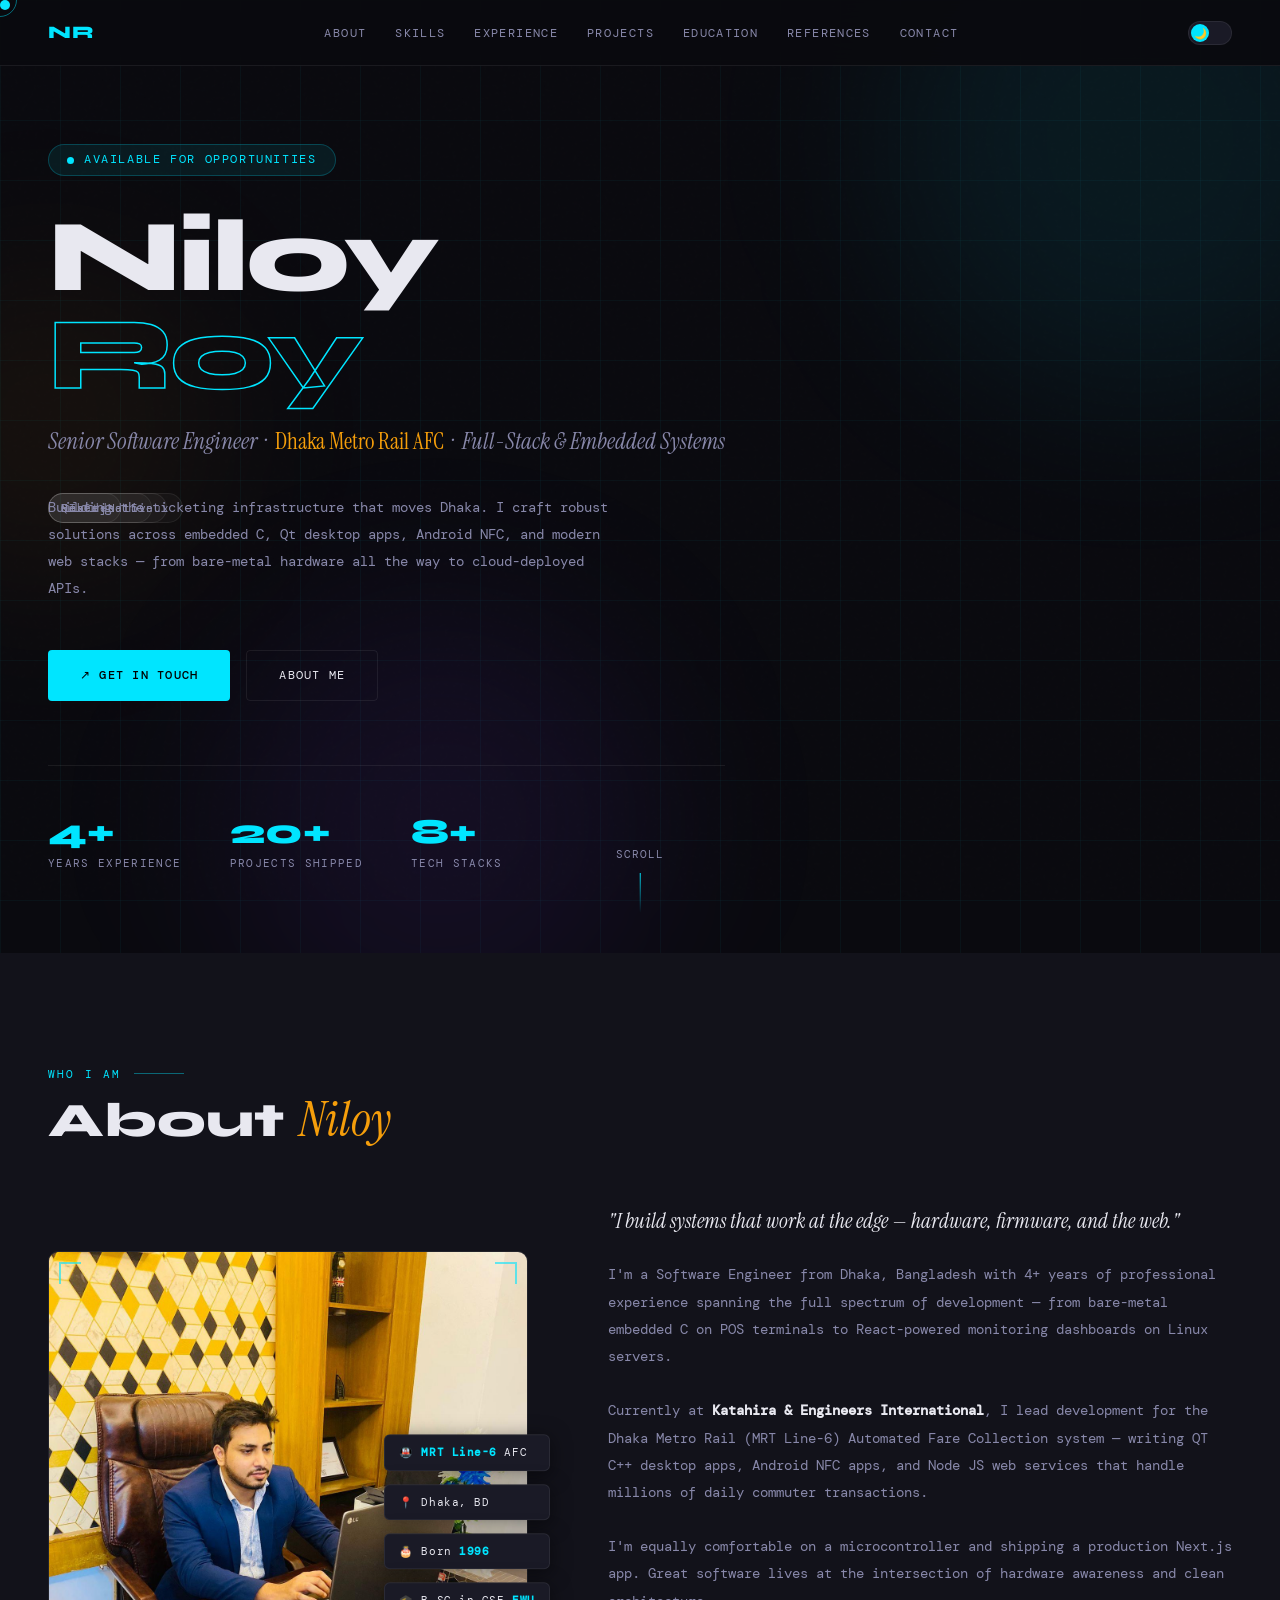
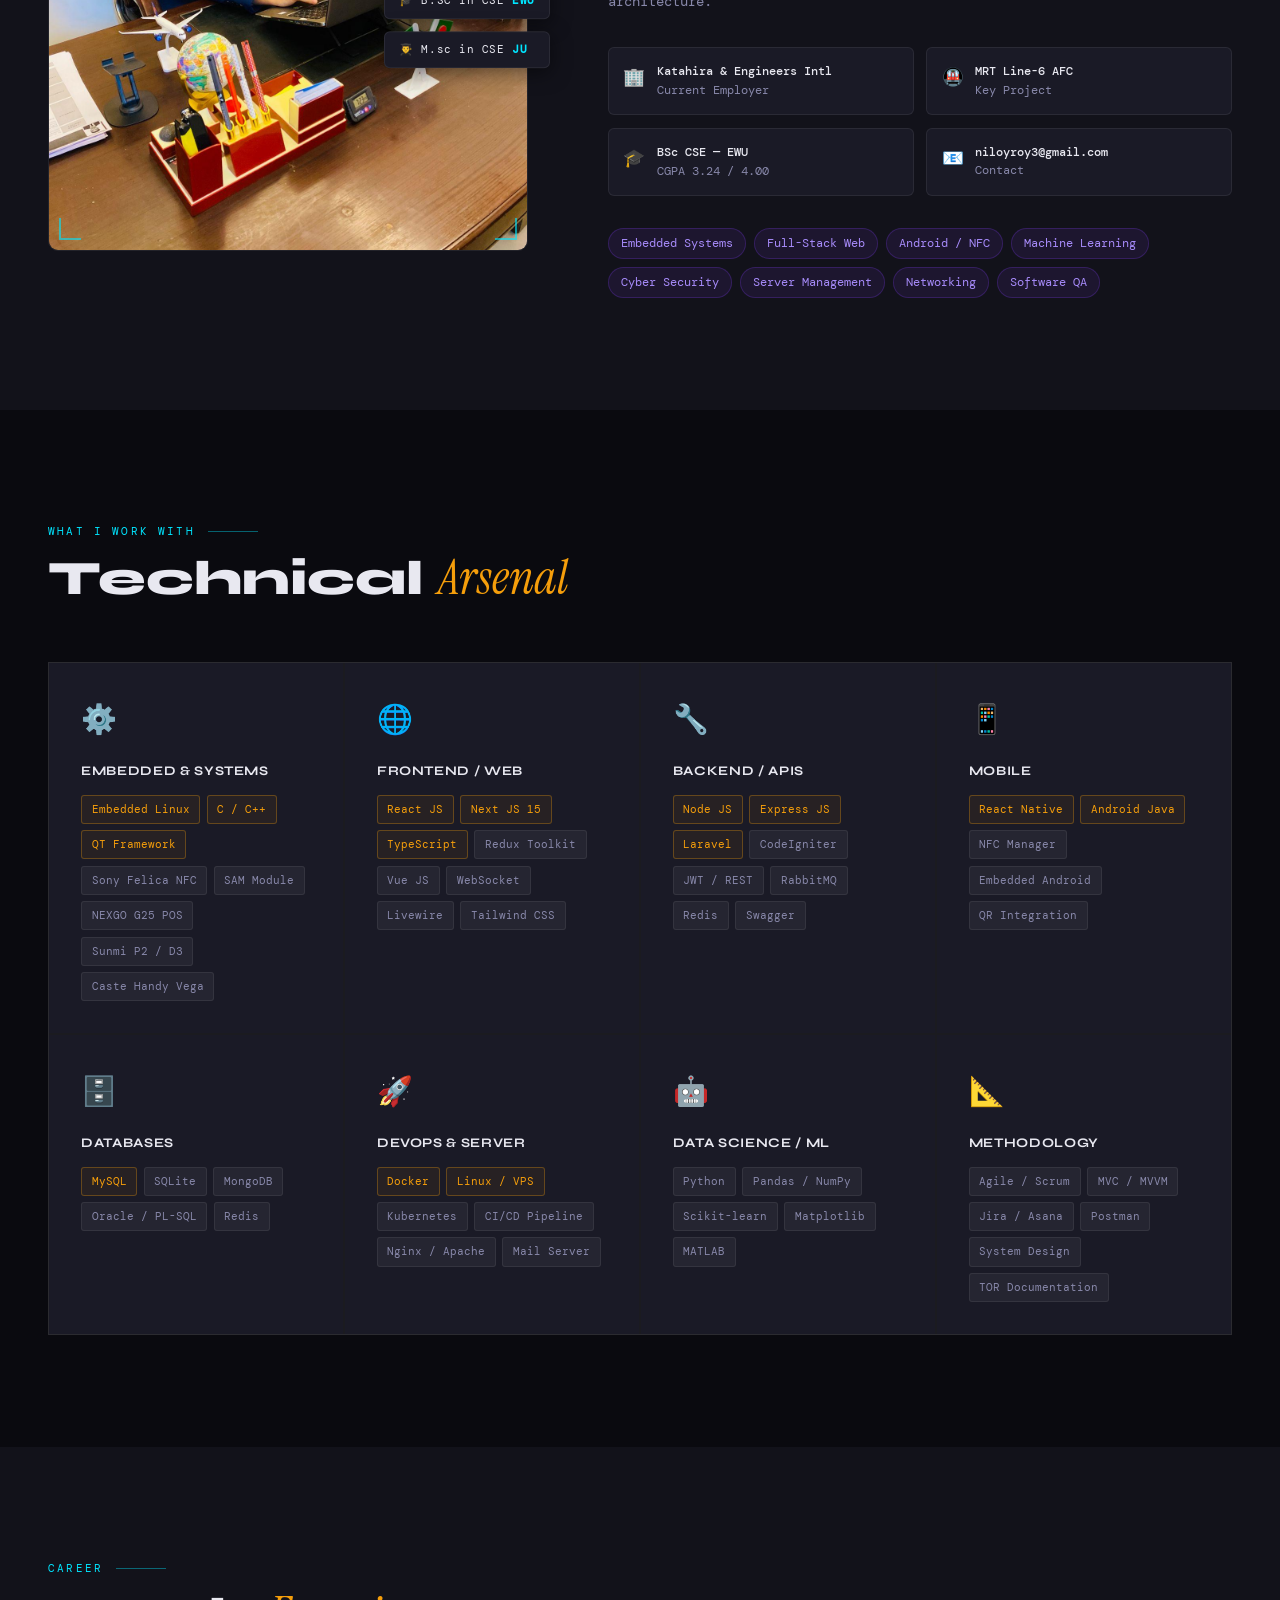
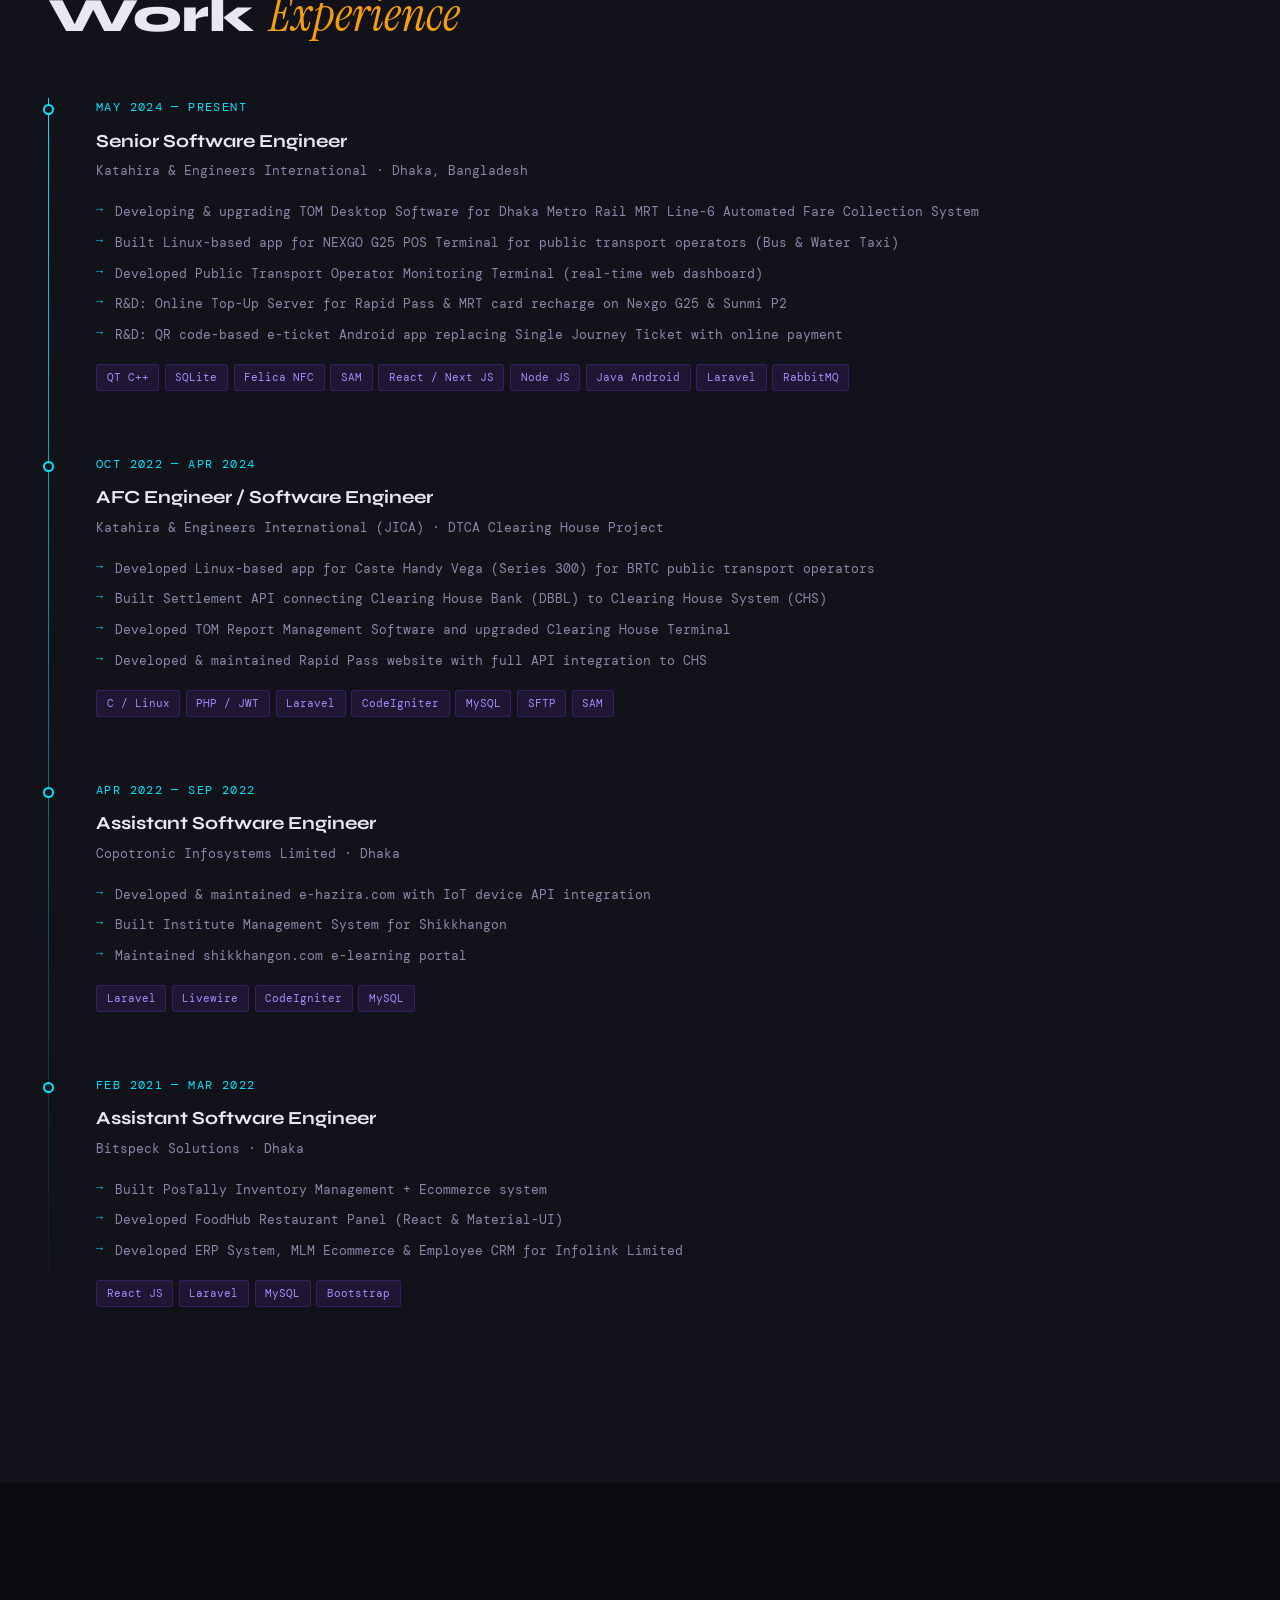
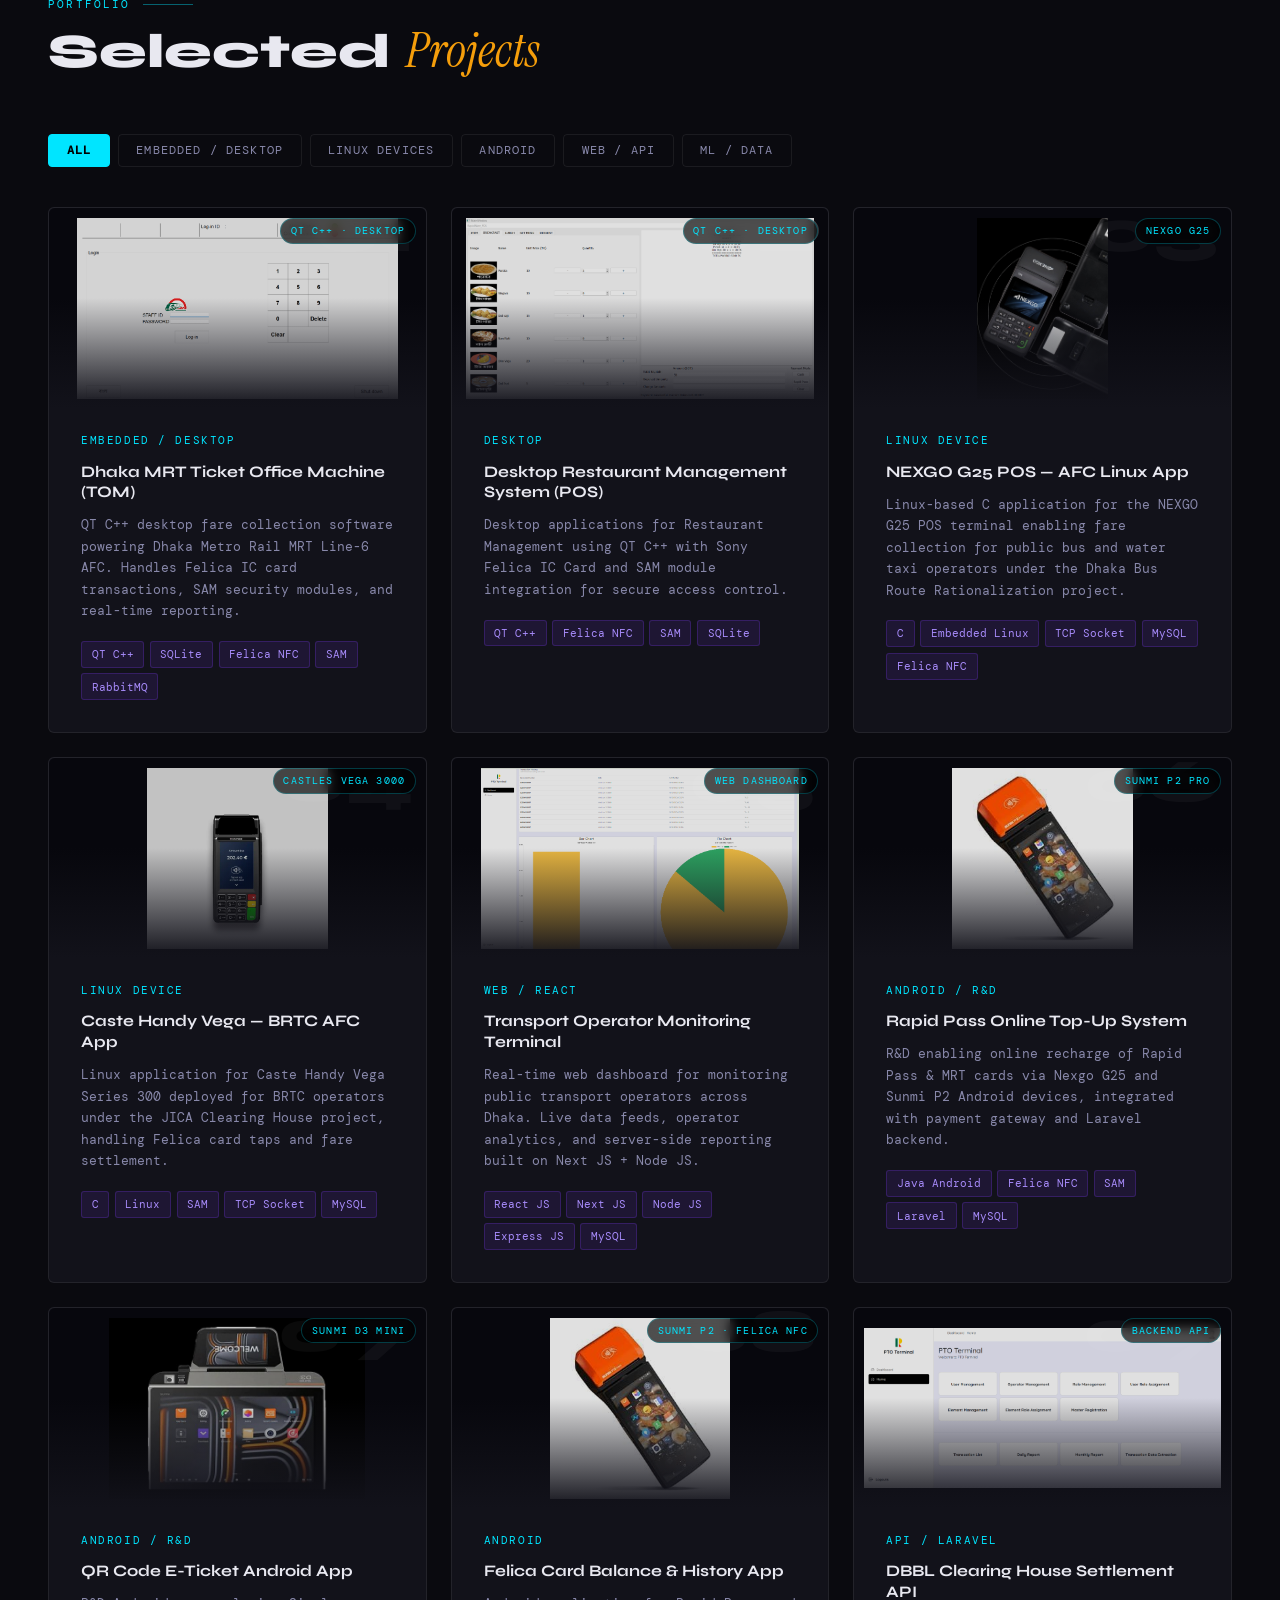
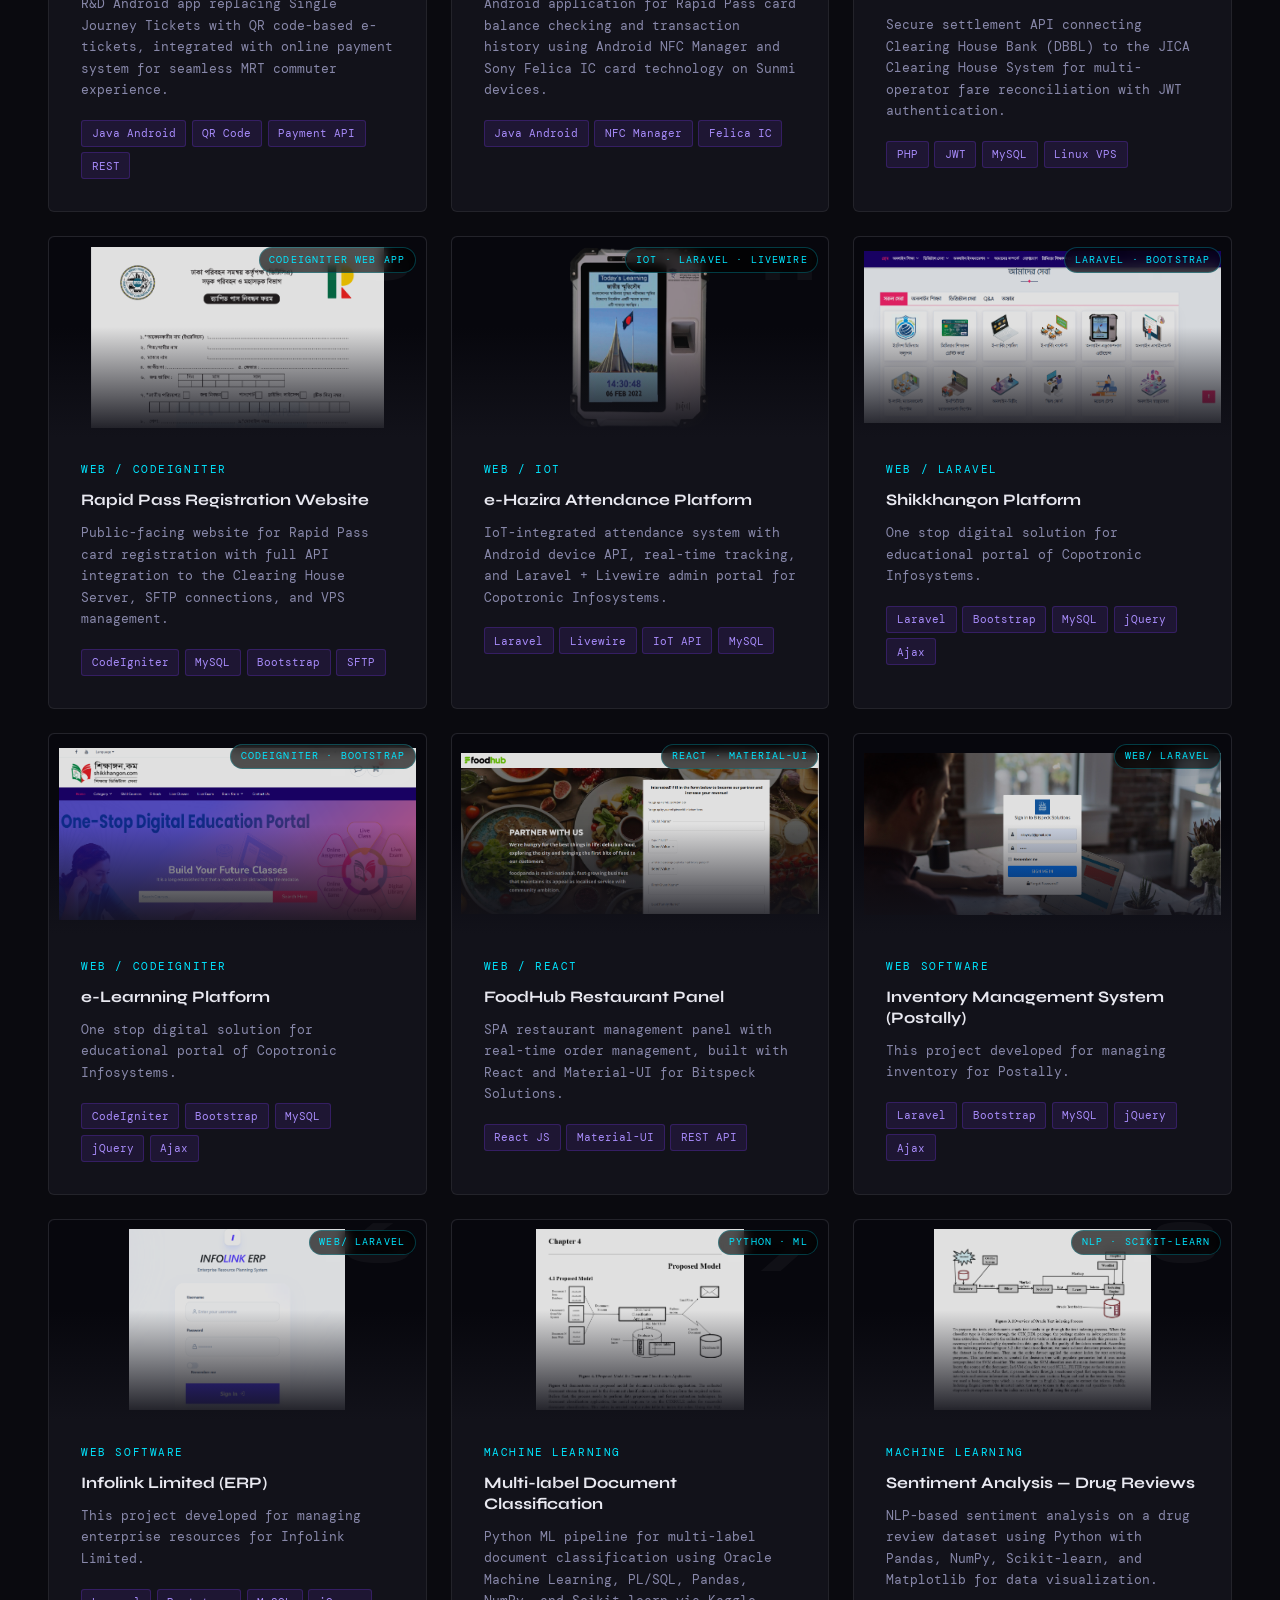
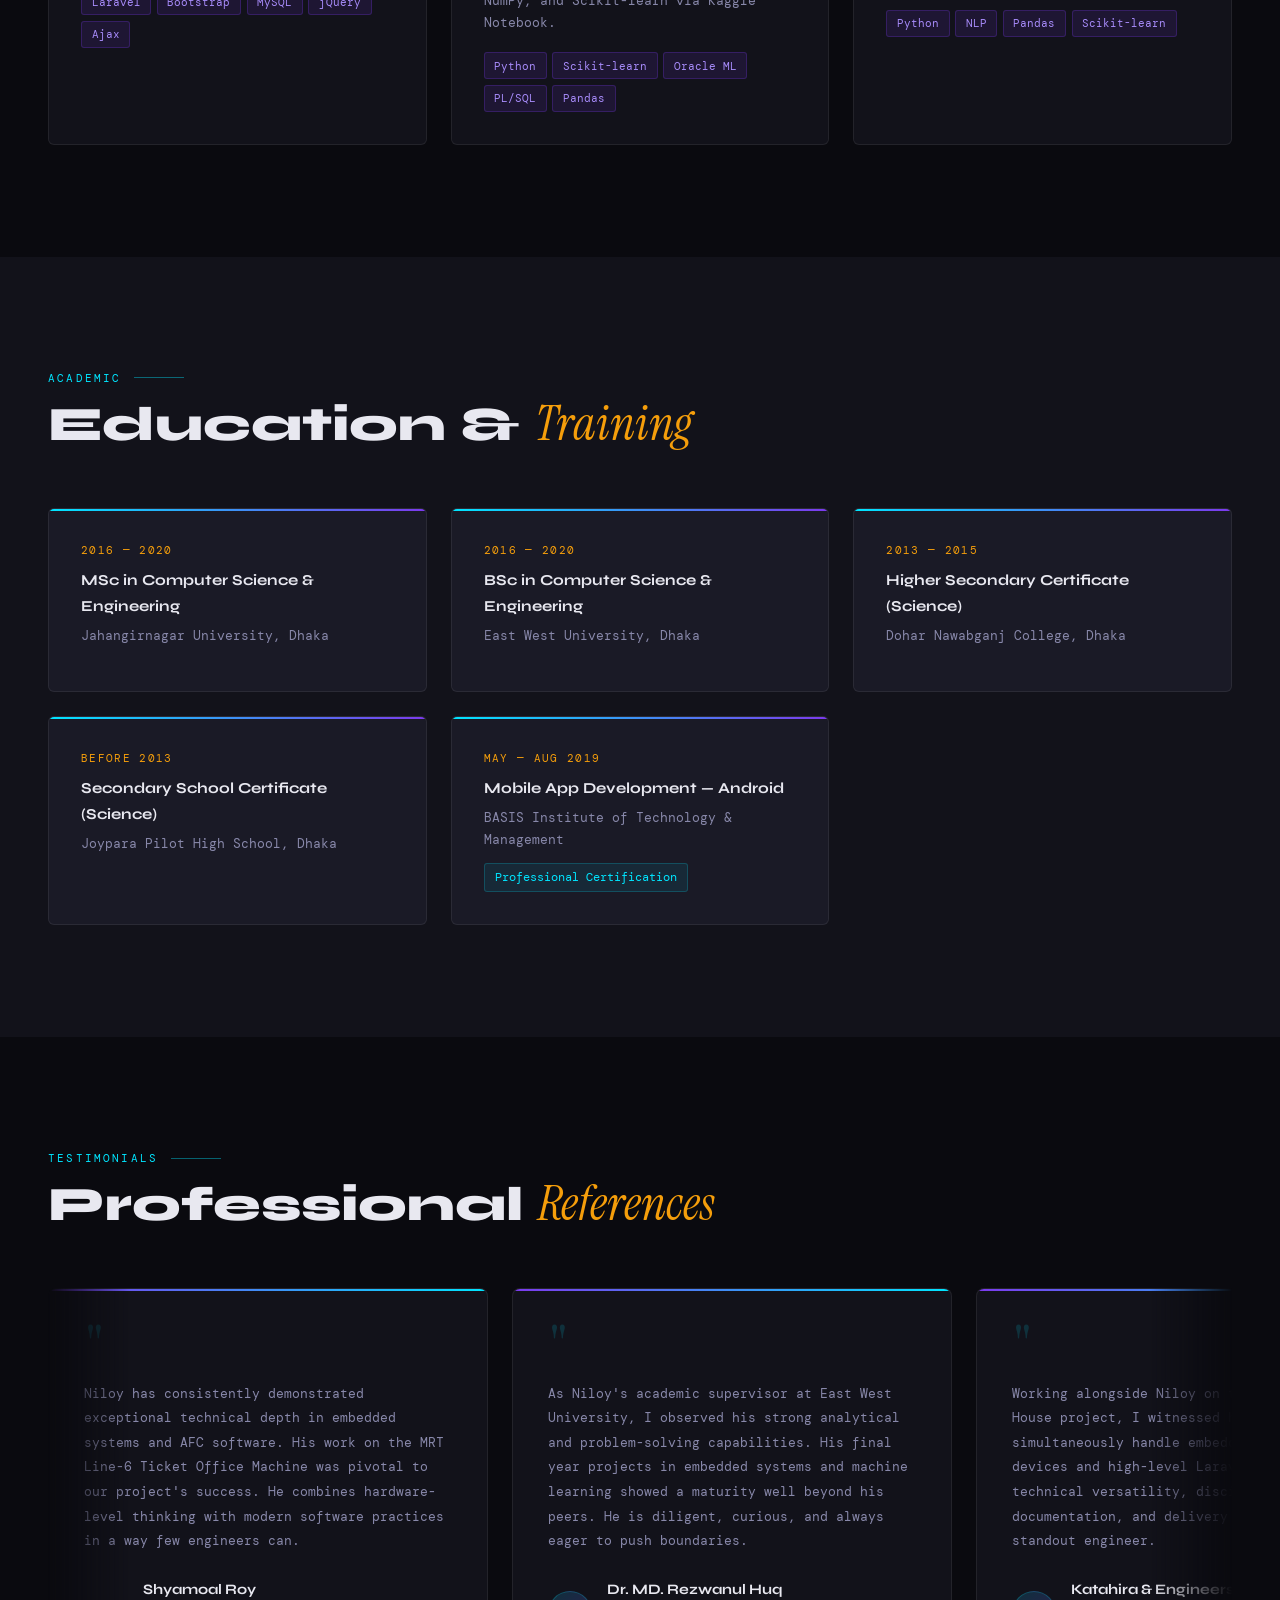
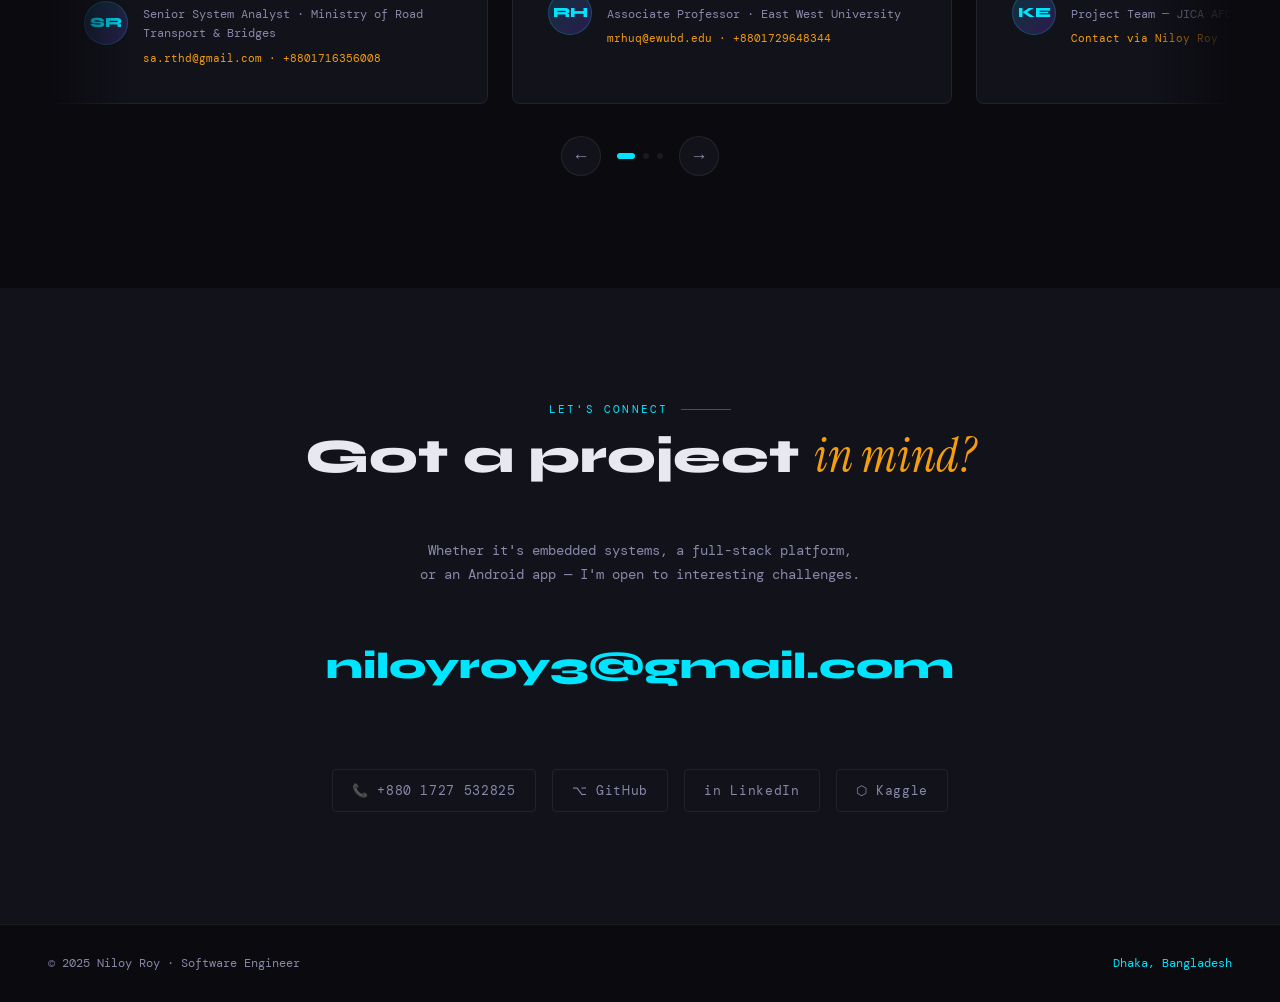
==== commit 7d59f0be: "Added Separate html, css, images folder" ====
--- a/index.html
+++ b/index.html
@@ -1,2377 +1,710 @@
 <!DOCTYPE html>
-<html lang="en">
-
+<html lang="en" data-theme="dark">
 <head>
-  <meta charset="UTF-8">
-  <meta name="viewport" content="width=device-width, initial-scale=1.0">
-  <title>Niloy Roy — Software Engineer</title>
-  <link rel="preconnect" href="https://fonts.googleapis.com">
-  <link
-    href="https://fonts.googleapis.com/css2?family=Syne:wght@400;600;700;800&family=DM+Mono:wght@300;400;500&family=Instrument+Serif:ital@0;1&display=swap"
-    rel="stylesheet">
-  <style>
-    :root {
-      --bg: #0a0a0f;
-      --surface: #12121a;
-      --surface2: #1a1a26;
-      --accent: #00e5ff;
-      --accent2: #7c3aed;
-      --accent3: #f59e0b;
-      --text: #e8e8f0;
-      --text-muted: #8888aa;
-      --border: rgba(255, 255, 255, 0.07);
-    }
-
-    *,
-    *::before,
-    *::after {
-      box-sizing: border-box;
-      margin: 0;
-      padding: 0;
-    }
-
-    html {
-      scroll-behavior: smooth;
-    }
-
-    body {
-      background: var(--bg);
-      color: var(--text);
-      font-family: 'DM Mono', monospace;
-      font-size: 15px;
-      line-height: 1.7;
-      overflow-x: hidden;
-      cursor: none;
-    }
-
-    /* CURSOR */
-    .cursor {
-      width: 10px;
-      height: 10px;
-      background: var(--accent);
-      border-radius: 50%;
-      position: fixed;
-      top: 0;
-      left: 0;
-      pointer-events: none;
-      z-index: 9999;
-      mix-blend-mode: screen;
-      will-change: transform;
-    }
-
-    .cursor-ring {
-      width: 34px;
-      height: 34px;
-      border: 1.5px solid rgba(0, 229, 255, 0.45);
-      border-radius: 50%;
-      position: fixed;
-      top: 0;
-      left: 0;
-      pointer-events: none;
-      z-index: 9998;
-      will-change: transform;
-      transition: width .2s, height .2s, border-color .2s;
-    }
-
-    /* NOISE */
-    body::before {
-      content: '';
-      position: fixed;
-      inset: 0;
-      background-image: url("data:image/svg+xml,%3Csvg viewBox='0 0 256 256' xmlns='http://www.w3.org/2000/svg'%3E%3Cfilter id='n'%3E%3CfeTurbulence type='fractalNoise' baseFrequency='0.9' numOctaves='4' stitchTiles='stitch'/%3E%3C/filter%3E%3Crect width='100%25' height='100%25' filter='url(%23n)' opacity='0.03'/%3E%3C/svg%3E");
-      pointer-events: none;
-      z-index: 1;
-      opacity: .35;
-    }
-
-    /* NAV */
-    nav {
-      position: fixed;
-      top: 0;
-      left: 0;
-      right: 0;
-      z-index: 200;
-      padding: 1.2rem 3rem;
-      display: flex;
-      align-items: center;
-      justify-content: space-between;
-      background: rgba(10, 10, 15, .9);
-      backdrop-filter: blur(20px);
-      border-bottom: 1px solid var(--border);
-    }
-
-    .nav-logo {
-      font-family: 'Syne', sans-serif;
-      font-weight: 800;
-      font-size: 1.1rem;
-      color: var(--accent);
-      letter-spacing: .05em;
-    }
-
-    .nav-links {
-      display: flex;
-      gap: 1.8rem;
-      list-style: none;
-    }
-
-    .nav-links a {
-      color: var(--text-muted);
-      text-decoration: none;
-      font-size: .73rem;
-      letter-spacing: .12em;
-      text-transform: uppercase;
-      transition: color .2s;
-    }
-
-    .nav-links a:hover {
-      color: var(--accent);
-    }
-
-    .nav-menu-btn {
-      display: none;
-      background: none;
-      border: 1px solid var(--border);
-      color: var(--text);
-      padding: .4rem .7rem;
-      font-size: 1rem;
-      border-radius: 4px;
-      cursor: pointer;
-    }
-
-    /* HERO */
-    #hero {
-      min-height: 100vh;
-      display: flex;
-      align-items: center;
-      padding: 9rem 3rem 5rem;
-      position: relative;
-      overflow: hidden;
-    }
-
-    .hero-grid {
-      position: absolute;
-      inset: 0;
-      background-image: linear-gradient(rgba(0, 229, 255, .04) 1px, transparent 1px), linear-gradient(90deg, rgba(0, 229, 255, .04) 1px, transparent 1px);
-      background-size: 60px 60px;
-      animation: gridShift 22s linear infinite;
-    }
-
-    @keyframes gridShift {
-      from {
-        transform: translateY(0)
-      }
-
-      to {
-        transform: translateY(60px)
-      }
-    }
-
-    .orb {
-      position: absolute;
-      border-radius: 50%;
-      filter: blur(90px);
-      pointer-events: none;
-      animation: floatOrb 9s ease-in-out infinite;
-    }
-
-    .orb-1 {
-      width: 520px;
-      height: 520px;
-      background: rgba(0, 229, 255, .07);
-      top: -120px;
-      right: -120px;
-      animation-delay: 0s;
-    }
-
-    .orb-2 {
-      width: 420px;
-      height: 420px;
-      background: rgba(124, 58, 237, .09);
-      bottom: -80px;
-      left: 18%;
-      animation-delay: 3s;
-    }
-
-    .orb-3 {
-      width: 320px;
-      height: 320px;
-      background: rgba(245, 158, 11, .06);
-      top: 28%;
-      left: -110px;
-      animation-delay: 5.5s;
-    }
-
-    @keyframes floatOrb {
-
-      0%,
-      100% {
-        transform: translateY(0) scale(1)
-      }
-
-      50% {
-        transform: translateY(-28px) scale(1.05)
-      }
-    }
-
-    .hero-content {
-      position: relative;
-      z-index: 2;
-      max-width: 860px;
-    }
-
-    /* BADGE — stable pill, no overflow, no scroll-line interference */
-    .hero-badge {
-      display: inline-flex;
-      align-items: center;
-      gap: .6rem;
-      background: rgba(0, 229, 255, .08);
-      border: 1px solid rgba(0, 229, 255, .22);
-      padding: .45rem 1.15rem;
-      border-radius: 100px;
-      font-size: .72rem;
-      letter-spacing: .14em;
-      text-transform: uppercase;
-      color: var(--accent);
-      margin-bottom: 2rem;
-      white-space: nowrap;
-      overflow: visible;
-      line-height: 1.4;
-      opacity: 0;
-      animation: badgeReveal .6s .15s ease forwards;
-    }
-
-    .hero-badge .badge-text {
-      display: inline;
-      white-space: nowrap;
-    }
-
-    @keyframes badgeReveal {
-      from {
-        opacity: 0;
-        transform: translateY(6px)
-      }
-
-      to {
-        opacity: 1;
-        transform: translateY(0)
-      }
-    }
-
-    .badge-dot {
-      width: 7px;
-      height: 7px;
-      border-radius: 50%;
-      background: var(--accent);
-      animation: pulse 2s ease infinite;
-      flex-shrink: 0;
-    }
-
-    @keyframes pulse {
-
-      0%,
-      100% {
-        opacity: 1;
-        transform: scale(1)
-      }
-
-      50% {
-        opacity: .3;
-        transform: scale(.7)
-      }
-    }
-
-    .hero-name {
-      font-family: 'Syne', sans-serif;
-      font-size: clamp(3.5rem, 8vw, 7rem);
-      font-weight: 800;
-      line-height: .95;
-      letter-spacing: -.03em;
-      margin-bottom: 1.2rem;
-      opacity: 0;
-      animation: fadeUp .9s .25s ease forwards;
-    }
-
-    .hero-name .outline {
-      color: transparent;
-      -webkit-text-stroke: 1.5px var(--accent);
-      display: block;
-    }
-
-    .hero-title {
-      font-family: 'Instrument Serif', serif;
-      font-style: italic;
-      font-size: clamp(1.1rem, 2.5vw, 1.45rem);
-      color: var(--text-muted);
-      margin-bottom: 2rem;
-      opacity: 0;
-      animation: fadeUp .9s .38s ease forwards;
-    }
-
-    .hero-title span {
-      color: var(--accent3);
-      font-style: normal;
-    }
-
-    .hero-desc {
-      max-width: 560px;
-      color: var(--text-muted);
-      font-size: .87rem;
-      line-height: 1.95;
-      margin-bottom: 3rem;
-      opacity: 0;
-      animation: fadeUp .9s .52s ease forwards;
-    }
-
-    .hero-cta {
-      display: flex;
-      gap: 1rem;
-      flex-wrap: wrap;
-      opacity: 0;
-      animation: fadeUp .9s .66s ease forwards;
-    }
-
-    .btn {
-      padding: .85rem 2rem;
-      border-radius: 4px;
-      font-family: 'DM Mono', monospace;
-      font-size: .78rem;
-      letter-spacing: .1em;
-      text-transform: uppercase;
-      text-decoration: none;
-      cursor: pointer;
-      border: none;
-      transition: all .25s;
-      display: inline-flex;
-      align-items: center;
-      gap: .5rem;
-    }
-
-    .btn-primary {
-      background: var(--accent);
-      color: #000;
-      font-weight: 500;
-    }
-
-    .btn-primary:hover {
-      background: #fff;
-      transform: translateY(-2px);
-      box-shadow: 0 8px 30px rgba(0, 229, 255, .3);
-    }
-
-    .btn-outline {
-      background: transparent;
-      color: var(--text);
-      border: 1px solid var(--border);
-    }
-
-    .btn-outline:hover {
-      border-color: var(--accent);
-      color: var(--accent);
-      transform: translateY(-2px);
-    }
-
-    .hero-stats {
-      display: flex;
-      gap: 3rem;
-      margin-top: 4rem;
-      padding-top: 3rem;
-      border-top: 1px solid var(--border);
-      opacity: 0;
-      animation: fadeUp .9s .82s ease forwards;
-    }
-
-    .stat-num {
-      font-family: 'Syne', sans-serif;
-      font-size: 2.2rem;
-      font-weight: 800;
-      color: var(--accent);
-      line-height: 1;
-    }
-
-    .stat-label {
-      font-size: .7rem;
-      letter-spacing: .12em;
-      text-transform: uppercase;
-      color: var(--text-muted);
-      margin-top: .3rem;
-    }
-
-    .floating-tag {
-      position: absolute;
-      font-size: .68rem;
-      letter-spacing: .07em;
-      padding: .3rem .75rem;
-      border: 1px solid rgba(255, 255, 255, .07);
-      border-radius: 100px;
-      background: rgba(255, 255, 255, .03);
-      color: var(--text-muted);
-      pointer-events: none;
-      animation: floatTag 6s ease-in-out infinite;
-    }
-
-    .floating-tag:nth-child(1) {
-      top: 20%;
-      right: 14%;
-      animation-delay: 0s
-    }
-
-    .floating-tag:nth-child(2) {
-      top: 35%;
-      right: 7%;
-      animation-delay: 1.5s
-    }
-
-    .floating-tag:nth-child(3) {
-      top: 52%;
-      right: 19%;
-      animation-delay: 3s
-    }
-
-    .floating-tag:nth-child(4) {
-      top: 66%;
-      right: 9%;
-      animation-delay: 4.5s
-    }
-
-    @keyframes floatTag {
-
-      0%,
-      100% {
-        transform: translateY(0);
-        opacity: .55
-      }
-
-      50% {
-        transform: translateY(-10px);
-        opacity: 1
-      }
-    }
-
-    .scroll-hint {
-      position: absolute;
-      bottom: 2.5rem;
-      left: 50%;
-      transform: translateX(-50%);
-      display: flex;
-      flex-direction: column;
-      align-items: center;
-      gap: .6rem;
-      color: var(--text-muted);
-      font-size: .68rem;
-      letter-spacing: .1em;
-      text-transform: uppercase;
-      opacity: 0;
-      animation: fadeIn 1s 1.3s ease forwards;
-    }
-
-    .scroll-line {
-      width: 1px;
-      height: 40px;
-      background: linear-gradient(to bottom, var(--accent), transparent);
-      animation: scrollLine 2s ease infinite;
-    }
-
-    @keyframes scrollLine {
-      0% {
-        transform: scaleY(0);
-        transform-origin: top
-      }
-
-      50% {
-        transform: scaleY(1);
-        transform-origin: top
-      }
-
-      51% {
-        transform: scaleY(1);
-        transform-origin: bottom
-      }
-
-      100% {
-        transform: scaleY(0);
-        transform-origin: bottom
-      }
-    }
-
-    /* SECTIONS */
-    section {
-      padding: 7rem 3rem;
-      position: relative;
-    }
-
-    .section-label {
-      font-size: .68rem;
-      letter-spacing: .2em;
-      text-transform: uppercase;
-      color: var(--accent);
-      margin-bottom: .7rem;
-      display: flex;
-      align-items: center;
-      gap: .8rem;
-    }
-
-    .section-label::after {
-      content: '';
-      flex: 1;
-      max-width: 50px;
-      height: 1px;
-      background: var(--accent);
-      opacity: .4;
-    }
-
-    .section-title {
-      font-family: 'Syne', sans-serif;
-      font-size: clamp(2rem, 4vw, 3rem);
-      font-weight: 800;
-      line-height: 1.1;
-      margin-bottom: 3.5rem;
-    }
-
-    .section-title em {
-      font-family: 'Instrument Serif', serif;
-      color: var(--accent3);
-      font-style: italic;
-      font-weight: 400;
-    }
-
-    /* ABOUT */
-    #about {
-      background: var(--surface);
-    }
-
-    .about-grid {
-      display: grid;
-      grid-template-columns: 1fr 1.3fr;
-      gap: 5rem;
-      align-items: center;
-    }
-
-    .about-img-wrap {
-      position: relative;
-      opacity: 0;
-      transform: translateX(-30px);
-      transition: opacity .7s ease, transform .7s ease;
-    }
-
-    .about-img-wrap.visible {
-      opacity: 1;
-      transform: translateX(0);
-    }
-
-    .about-photo-frame {
-      position: relative;
-      width: 100%;
-      aspect-ratio: 4/5;
-      border-radius: 10px;
-      overflow: hidden;
-      border: 1px solid var(--border);
-      cursor: pointer;
-    }
-
-    .about-photo-bg {
-      width: 100%;
-      height: 100%;
-      background: linear-gradient(145deg, #0d1117 0%, #1a1a2e 50%, #0f1520 100%);
-      display: flex;
-      flex-direction: column;
-      align-items: center;
-      justify-content: center;
-      gap: 1rem;
-      position: relative;
-      transition: filter .3s;
-    }
-
-    .about-photo-bg::before {
-      content: '';
-      position: absolute;
-      inset: 0;
-      background-image: linear-gradient(rgba(0, 229, 255, .035) 1px, transparent 1px), linear-gradient(90deg, rgba(0, 229, 255, .035) 1px, transparent 1px);
-      background-size: 28px 28px;
-    }
-
-    .about-photo-bg.has-photo {
-      background: none;
-    }
-
-    .about-photo-bg.has-photo img {
-      width: 100%;
-      height: 100%;
-      object-fit: cover;
-      display: block;
-      position: absolute;
-      inset: 0;
-      border-radius: 0;
-    }
-
-    .about-photo-bg.has-photo .photo-placeholder {
-      display: none;
-    }
-
-    .photo-placeholder {
-      display: flex;
-      flex-direction: column;
-      align-items: center;
-      gap: 1rem;
-      position: relative;
-      z-index: 1;
-    }
-
-    .photo-avatar {
-      width: 100px;
-      height: 100px;
-      border-radius: 50%;
-      background: linear-gradient(135deg, rgba(0, 229, 255, .14), rgba(124, 58, 237, .22));
-      border: 2px solid rgba(0, 229, 255, .3);
-      display: flex;
-      align-items: center;
-      justify-content: center;
-      font-family: 'Syne', sans-serif;
-      font-size: 2rem;
-      font-weight: 800;
-      color: var(--accent);
-    }
-
-    .photo-name-label {
-      font-family: 'Syne', sans-serif;
-      font-weight: 700;
-      font-size: .98rem;
-      position: relative;
-      z-index: 1;
-    }
-
-    .photo-sub-label {
-      font-size: .68rem;
-      letter-spacing: .1em;
-      text-transform: uppercase;
-      color: var(--text-muted);
-      position: relative;
-      z-index: 1;
-    }
-
-    .photo-upload-hint {
-      font-size: .63rem;
-      color: rgba(0, 229, 255, .5);
-      border: 1px dashed rgba(0, 229, 255, .25);
-      padding: .32rem .85rem;
-      border-radius: 4px;
-      position: relative;
-      z-index: 1;
-      margin-top: .2rem;
-      display: flex;
-      align-items: center;
-      gap: .4rem;
-    }
-
-    .photo-overlay {
-      position: absolute;
-      inset: 0;
-      background: rgba(0, 0, 0, .5);
-      display: flex;
-      align-items: center;
-      justify-content: center;
-      opacity: 0;
-      transition: opacity .25s;
-      z-index: 2;
-    }
-
-    .about-photo-frame:hover .photo-overlay {
-      opacity: 1;
-    }
-
-    .photo-overlay span {
-      color: #fff;
-      font-size: .75rem;
-      letter-spacing: .1em;
-      text-transform: uppercase;
-      border: 1px solid rgba(255, 255, 255, .4);
-      padding: .4rem 1rem;
-      border-radius: 4px;
-    }
-
-    #photoInput {
-      display: none;
-    }
-
-    .corner {
-      position: absolute;
-      width: 22px;
-      height: 22px;
-      z-index: 3;
-    }
-
-    .corner-tl {
-      top: 10px;
-      left: 10px;
-      border-top: 2px solid rgba(0, 229, 255, .6);
-      border-left: 2px solid rgba(0, 229, 255, .6);
-    }
-
-    .corner-tr {
-      top: 10px;
-      right: 10px;
-      border-top: 2px solid rgba(0, 229, 255, .6);
-      border-right: 2px solid rgba(0, 229, 255, .6);
-    }
-
-    .corner-bl {
-      bottom: 10px;
-      left: 10px;
-      border-bottom: 2px solid rgba(0, 229, 255, .6);
-      border-left: 2px solid rgba(0, 229, 255, .6);
-    }
-
-    .corner-br {
-      bottom: 10px;
-      right: 10px;
-      border-bottom: 2px solid rgba(0, 229, 255, .6);
-      border-right: 2px solid rgba(0, 229, 255, .6);
-    }
-
-    .about-badge-strip {
-      position: absolute;
-      right: -22px;
-      top: 50%;
-      transform: translateY(-50%);
-      display: flex;
-      flex-direction: column;
-      gap: .8rem;
-    }
-
-    .about-chip {
-      background: var(--surface2);
-      border: 1px solid var(--border);
-      padding: .5rem .9rem;
-      border-radius: 6px;
-      font-size: .68rem;
-      letter-spacing: .05em;
-      white-space: nowrap;
-      box-shadow: 0 4px 20px rgba(0, 0, 0, .5);
-    }
-
-    .about-chip span {
-      color: var(--accent);
-      font-weight: 600;
-    }
-
-    .about-text {
-      opacity: 0;
-      transform: translateX(30px);
-      transition: opacity .7s .15s ease, transform .7s .15s ease;
-    }
-
-    .about-text.visible {
-      opacity: 1;
-      transform: translateX(0);
-    }
-
-    .about-intro {
-      font-family: 'Instrument Serif', serif;
-      font-style: italic;
-      font-size: 1.3rem;
-      line-height: 1.6;
-      color: var(--text);
-      margin-bottom: 1.5rem;
-    }
-
-    .about-body {
-      color: var(--text-muted);
-      font-size: .85rem;
-      line-height: 2;
-      margin-bottom: 2rem;
-    }
-
-    .about-highlights {
-      display: grid;
-      grid-template-columns: 1fr 1fr;
-      gap: .8rem;
-      margin-bottom: 2rem;
-    }
-
-    .hl-item {
-      display: flex;
-      align-items: flex-start;
-      gap: .7rem;
-      padding: .9rem;
-      background: var(--surface2);
-      border: 1px solid var(--border);
-      border-radius: 6px;
-      font-size: .78rem;
-      line-height: 1.5;
-    }
-
-    .hl-icon {
-      font-size: 1.1rem;
-      flex-shrink: 0;
-      margin-top: .1rem;
-    }
-
-    .hl-label {
-      color: var(--text-muted);
-    }
-
-    .hl-val {
-      color: var(--text);
-      font-weight: 500;
-    }
-
-    .about-interest-tags {
-      display: flex;
-      flex-wrap: wrap;
-      gap: .5rem;
-    }
-
-    .int-tag {
-      background: rgba(124, 58, 237, .1);
-      border: 1px solid rgba(124, 58, 237, .25);
-      color: #a78bfa;
-      padding: .3rem .75rem;
-      border-radius: 100px;
-      font-size: .72rem;
-    }
-
-    /* SKILLS */
-    #skills {
-      background: var(--bg);
-    }
-
-    .skills-grid {
-      display: grid;
-      grid-template-columns: repeat(auto-fill, minmax(280px, 1fr));
-      gap: 1.5px;
-      background: var(--border);
-      border: 1px solid var(--border);
-    }
-
-    .skill-card {
-      background: var(--surface2);
-      padding: 2rem;
-      position: relative;
-      overflow: hidden;
-      transition: background .25s;
-    }
-
-    .skill-card::before {
-      content: '';
-      position: absolute;
-      top: 0;
-      left: 0;
-      width: 3px;
-      height: 0;
-      background: var(--accent);
-      transition: height .35s ease;
-    }
-
-    .skill-card:hover {
-      background: rgba(0, 229, 255, .04);
-    }
-
-    .skill-card:hover::before {
-      height: 100%;
-    }
-
-    .skill-icon {
-      font-size: 1.8rem;
-      margin-bottom: 1rem;
-      display: block;
-    }
-
-    .skill-category {
-      font-family: 'Syne', sans-serif;
-      font-weight: 700;
-      font-size: .82rem;
-      letter-spacing: .05em;
-      text-transform: uppercase;
-      margin-bottom: .8rem;
-    }
-
-    .skill-tags {
-      display: flex;
-      flex-wrap: wrap;
-      gap: .4rem;
-    }
-
-    .tag {
-      background: rgba(255, 255, 255, .05);
-      border: 1px solid rgba(255, 255, 255, .07);
-      padding: .25rem .6rem;
-      border-radius: 3px;
-      font-size: .7rem;
-      color: var(--text-muted);
-      transition: all .2s;
-    }
-
-    .tag:hover {
-      background: rgba(0, 229, 255, .1);
-      border-color: rgba(0, 229, 255, .3);
-      color: var(--accent);
-    }
-
-    .tag.hot {
-      border-color: rgba(245, 158, 11, .3);
-      color: var(--accent3);
-      background: rgba(245, 158, 11, .06);
-    }
-
-    /* EXPERIENCE */
-    #experience {
-      background: var(--surface);
-    }
-
-    .timeline {
-      position: relative;
-    }
-
-    .timeline::before {
-      content: '';
-      position: absolute;
-      left: 0;
-      top: 0;
-      bottom: 0;
-      width: 1px;
-      background: linear-gradient(to bottom, var(--accent), transparent);
-    }
-
-    .timeline-item {
-      padding-left: 3rem;
-      margin-bottom: 4rem;
-      position: relative;
-      opacity: 0;
-      transform: translateX(-20px);
-      transition: opacity .6s ease, transform .6s ease;
-    }
-
-    .timeline-item.visible {
-      opacity: 1;
-      transform: translateX(0);
-    }
-
-    .timeline-dot {
-      position: absolute;
-      left: -5px;
-      top: 6px;
-      width: 11px;
-      height: 11px;
-      border-radius: 50%;
-      background: var(--surface);
-      border: 2px solid var(--accent);
-      transition: background .2s;
-    }
-
-    .timeline-item:hover .timeline-dot {
-      background: var(--accent);
-      box-shadow: 0 0 14px var(--accent);
-    }
-
-    .timeline-date {
-      font-size: .72rem;
-      letter-spacing: .12em;
-      text-transform: uppercase;
-      color: var(--accent);
-      margin-bottom: .5rem;
-    }
-
-    .timeline-role {
-      font-family: 'Syne', sans-serif;
-      font-size: 1.15rem;
-      font-weight: 700;
-      margin-bottom: .2rem;
-    }
-
-    .timeline-company {
-      font-size: .8rem;
-      color: var(--text-muted);
-      margin-bottom: 1.2rem;
-    }
-
-    .timeline-items {
-      list-style: none;
-      display: flex;
-      flex-direction: column;
-      gap: .6rem;
-      margin-bottom: 1.2rem;
-    }
-
-    .timeline-items li {
-      font-size: .82rem;
-      color: var(--text-muted);
-      padding-left: 1.2rem;
-      position: relative;
-      line-height: 1.6;
-    }
-
-    .timeline-items li::before {
-      content: '→';
-      position: absolute;
-      left: 0;
-      color: var(--accent);
-      font-size: .72rem;
-    }
-
-    .tech-stack {
-      display: flex;
-      flex-wrap: wrap;
-      gap: .35rem;
-    }
-
-    .tech-pill {
-      background: rgba(124, 58, 237, .12);
-      border: 1px solid rgba(124, 58, 237, .25);
-      color: #a78bfa;
-      padding: .2rem .6rem;
-      border-radius: 3px;
-      font-size: .68rem;
-    }
-
-    /* PROJECTS */
-    #projects {
-      background: var(--bg);
-    }
-
-    .tab-bar {
-      display: flex;
-      flex-wrap: wrap;
-      gap: .5rem;
-      margin-bottom: 2.5rem;
-    }
-
-    .tab-btn {
-      padding: .5rem 1.1rem;
-      border-radius: 4px;
-      cursor: pointer;
-      font-family: 'DM Mono', monospace;
-      font-size: .72rem;
-      letter-spacing: .1em;
-      text-transform: uppercase;
-      background: transparent;
-      color: var(--text-muted);
-      border: 1px solid var(--border);
-      transition: all .2s;
-    }
-
-    .tab-btn:hover {
-      color: var(--text);
-      border-color: rgba(255, 255, 255, .18);
-    }
-
-    .tab-btn.active {
-      background: var(--accent);
-      color: #000;
-      border-color: var(--accent);
-      font-weight: 600;
-    }
-
-    .projects-grid {
-      display: grid;
-      grid-template-columns: repeat(auto-fill, minmax(310px, 1fr));
-      gap: 1.5rem;
-    }
-
-    .project-card {
-      background: var(--surface);
-      border: 1px solid var(--border);
-      border-radius: 6px;
-      padding: 2rem;
-      position: relative;
-      overflow: hidden;
-      opacity: 0;
-      transform: translateY(18px);
-      transition: opacity .5s ease, transform .5s ease, box-shadow .3s;
-    }
-
-    /* Cards with device image — remove top padding so image bleeds */
-    .project-card:has(.proj-device-wrap) {
-      padding-top: 0;
-    }
-
-    .project-card.visible {
-      opacity: 1;
-      transform: translateY(0);
-    }
-
-    .project-card[data-hidden] {
-      display: none !important;
-    }
-
-    .project-card:hover {
-      box-shadow: 0 16px 50px rgba(0, 0, 0, .4), 0 0 0 1px rgba(0, 229, 255, .1);
-    }
-
-    .project-card::after {
-      content: '';
-      position: absolute;
-      inset: 0;
-      background: linear-gradient(135deg, rgba(0, 229, 255, .03), transparent);
-      opacity: 0;
-      transition: opacity .3s;
-    }
-
-    .project-card:hover::after {
-      opacity: 1;
-    }
-
-    .project-num {
-      font-family: 'Syne', sans-serif;
-      font-size: 3.8rem;
-      font-weight: 800;
-      color: rgba(255, 255, 255, .04);
-      position: absolute;
-      top: -.4rem;
-      right: .8rem;
-      line-height: 1;
-    }
-
-    .project-cat {
-      font-size: .66rem;
-      letter-spacing: .15em;
-      text-transform: uppercase;
-      color: var(--accent);
-      margin-bottom: .7rem;
-    }
-
-    .project-title {
-      font-family: 'Syne', sans-serif;
-      font-weight: 700;
-      font-size: 1rem;
-      margin-bottom: .7rem;
-      line-height: 1.3;
-    }
-
-    .project-desc {
-      font-size: .79rem;
-      color: var(--text-muted);
-      line-height: 1.7;
-      margin-bottom: 1.2rem;
-    }
-
-    .project-links {
-      display: flex;
-      gap: .6rem;
-      margin-top: .5rem;
-    }
-
-    .proj-link {
-      font-size: .68rem;
-      letter-spacing: .07em;
-      text-transform: uppercase;
-      color: var(--text-muted);
-      text-decoration: none;
-      border: 1px solid var(--border);
-      padding: .25rem .7rem;
-      border-radius: 3px;
-      transition: all .2s;
-    }
-
-    .proj-link:hover {
-      color: var(--accent);
-      border-color: rgba(0, 229, 255, .3);
-    }
-
-    /* EDUCATION */
-    #education {
-      background: var(--surface);
-    }
-
-    .edu-grid {
-      display: grid;
-      grid-template-columns: repeat(auto-fill, minmax(280px, 1fr));
-      gap: 1.5rem;
-    }
-
-    .edu-card {
-      background: var(--surface2);
-      border: 1px solid var(--border);
-      padding: 2rem;
-      border-radius: 6px;
-      position: relative;
-      overflow: hidden;
-      opacity: 0;
-      transform: translateY(20px);
-      transition: opacity .6s ease, transform .6s ease;
-    }
-
-    .edu-card.visible {
-      opacity: 1;
-      transform: translateY(0);
-    }
-
-    .edu-card::before {
-      content: '';
-      position: absolute;
-      top: 0;
-      left: 0;
-      right: 0;
-      height: 2px;
-      background: linear-gradient(90deg, var(--accent), var(--accent2));
-    }
-
-    .edu-year {
-      font-size: .7rem;
-      letter-spacing: .12em;
-      text-transform: uppercase;
-      color: var(--accent3);
-      margin-bottom: .5rem;
-    }
-
-    .edu-degree {
-      font-family: 'Syne', sans-serif;
-      font-weight: 700;
-      font-size: .95rem;
-      margin-bottom: .3rem;
-    }
-
-    .edu-school {
-      font-size: .8rem;
-      color: var(--text-muted);
-      margin-bottom: .8rem;
-    }
-
-    .edu-gpa {
-      display: inline-block;
-      background: rgba(0, 229, 255, .08);
-      border: 1px solid rgba(0, 229, 255, .2);
-      color: var(--accent);
-      padding: .22rem .65rem;
-      border-radius: 3px;
-      font-size: .72rem;
-    }
-
-    /* REFERENCES */
-    #references {
-      background: var(--bg);
-      overflow: hidden;
-    }
-
-    .refs-slider-wrap {
-      position: relative;
-    }
-
-    .refs-track-outer {
-      overflow: hidden;
-      -webkit-mask: linear-gradient(90deg, transparent, black 7%, black 93%, transparent);
-      mask: linear-gradient(90deg, transparent, black 7%, black 93%, transparent);
-    }
-
-    .refs-track {
-      display: flex;
-      gap: 1.5rem;
-      transition: transform .5s cubic-bezier(.22, 1, .36, 1);
-      will-change: transform;
-    }
-
-    .ref-card {
-      min-width: 400px;
-      max-width: 440px;
-      flex-shrink: 0;
-      background: var(--surface);
-      border: 1px solid var(--border);
-      border-radius: 8px;
-      padding: 2.2rem;
-      position: relative;
-      overflow: hidden;
-    }
-
-    .ref-card::before {
-      content: '';
-      position: absolute;
-      top: 0;
-      left: 0;
-      right: 0;
-      height: 2px;
-      background: linear-gradient(90deg, var(--accent2), var(--accent));
-    }
-
-    .ref-quote {
-      font-family: 'Instrument Serif', serif;
-      font-size: 3.5rem;
-      color: rgba(0, 229, 255, .15);
-      line-height: .8;
-      margin-bottom: .8rem;
-    }
-
-    .ref-body {
-      font-size: .83rem;
-      color: var(--text-muted);
-      line-height: 1.85;
-      margin-bottom: 1.5rem;
-    }
-
-    .ref-person {
-      display: flex;
-      align-items: center;
-      gap: .9rem;
-    }
-
-    .ref-avatar {
-      width: 44px;
-      height: 44px;
-      border-radius: 50%;
-      background: linear-gradient(135deg, rgba(0, 229, 255, .15), rgba(124, 58, 237, .25));
-      border: 1px solid rgba(0, 229, 255, .2);
-      display: flex;
-      align-items: center;
-      justify-content: center;
-      font-family: 'Syne', sans-serif;
-      font-weight: 800;
-      font-size: .88rem;
-      color: var(--accent);
-      flex-shrink: 0;
-    }
-
-    .ref-name {
-      font-family: 'Syne', sans-serif;
-      font-weight: 700;
-      font-size: .9rem;
-    }
-
-    .ref-role {
-      font-size: .72rem;
-      color: var(--text-muted);
-      margin-top: .15rem;
-    }
-
-    .ref-contact {
-      font-size: .7rem;
-      color: var(--accent3);
-      margin-top: .3rem;
-      text-decoration: none;
-      display: block;
-    }
-
-    .refs-nav {
-      display: flex;
-      justify-content: center;
-      align-items: center;
-      gap: 1rem;
-      margin-top: 2rem;
-    }
-
-    .refs-arrow {
-      width: 40px;
-      height: 40px;
-      border-radius: 50%;
-      background: var(--surface);
-      border: 1px solid var(--border);
-      color: var(--text-muted);
-      font-size: 1.1rem;
-      display: flex;
-      align-items: center;
-      justify-content: center;
-      cursor: pointer;
-      transition: all .2s;
-    }
-
-    .refs-arrow:hover {
-      border-color: var(--accent);
-      color: var(--accent);
-      box-shadow: 0 0 14px rgba(0, 229, 255, .2);
-    }
-
-    .refs-dots {
-      display: flex;
-      gap: .5rem;
-    }
-
-    .refs-dot {
-      width: 6px;
-      height: 6px;
-      border-radius: 50%;
-      background: var(--border);
-      transition: all .3s;
-      cursor: pointer;
-    }
-
-    .refs-dot.active {
-      background: var(--accent);
-      width: 18px;
-      border-radius: 3px;
-    }
-
-    /* CONTACT */
-    #contact {
-      background: var(--surface);
-      text-align: center;
-    }
-
-    .contact-inner {
-      max-width: 680px;
-      margin: 0 auto;
-    }
-
-    .contact-email {
-      font-family: 'Syne', sans-serif;
-      font-size: clamp(1.4rem, 3vw, 2.3rem);
-      font-weight: 800;
-      color: var(--accent);
-      text-decoration: none;
-      display: inline-block;
-      margin: 1.5rem 0 2.5rem;
-      transition: text-shadow .3s;
-    }
-
-    .contact-email:hover {
-      text-shadow: 0 0 40px rgba(0, 229, 255, .6);
-    }
-
-    .contact-links {
-      display: flex;
-      justify-content: center;
-      flex-wrap: wrap;
-      gap: 1rem;
-      margin-top: 2rem;
-    }
-
-    .contact-link {
-      display: flex;
-      align-items: center;
-      gap: .5rem;
-      color: var(--text-muted);
-      text-decoration: none;
-      font-size: .78rem;
-      letter-spacing: .05em;
-      padding: .6rem 1.2rem;
-      border: 1px solid var(--border);
-      border-radius: 4px;
-      transition: all .2s;
-    }
-
-    .contact-link:hover {
-      color: var(--accent);
-      border-color: rgba(0, 229, 255, .3);
-      background: rgba(0, 229, 255, .04);
-      transform: translateY(-2px);
-    }
-
-    /* FOOTER */
-    footer {
-      padding: 1.8rem 3rem;
-      background: var(--bg);
-      border-top: 1px solid var(--border);
-      display: flex;
-      justify-content: space-between;
-      align-items: center;
-      flex-wrap: wrap;
-      gap: 1rem;
-      font-size: .72rem;
-      color: var(--text-muted);
-    }
-
-
-    /* PROJECT CARD DEVICE IMAGE */
-    .proj-device-wrap {
-      position: relative;
-      width: calc(100% + 4rem);
-      margin: 0 -2rem 1.5rem -2rem;
-      height: 210px;
-      overflow: hidden;
-      border-radius: 6px 6px 0 0;
-      background: #07070d;
-    }
-
-    .proj-device-img {
-      width: 100%;
-      height: 100%;
-      object-fit: contain;
-      object-position: center;
-      transition: transform 0.55s cubic-bezier(.22, 1, .36, 1), filter 0.4s ease;
-      filter: brightness(0.88) saturate(1.1);
-      transform: scale(1.0);
-      padding: 0.6rem;
-    }
-
-    .project-card:hover .proj-device-img {
-      transform: scale(1.07) translateY(-4px);
-      filter: brightness(1.05) saturate(1.25) drop-shadow(0 8px 24px rgba(0, 229, 255, 0.22));
-    }
-
-    /* Gradient fade at bottom */
-    .proj-device-wrap::after {
-      content: '';
-      position: absolute;
-      bottom: 0;
-      left: 0;
-      right: 0;
-      height: 55%;
-      background: linear-gradient(to top, var(--surface), transparent);
-      pointer-events: none;
-    }
-
-    /* Scan line animation on hover */
-    .proj-device-wrap::before {
-      content: '';
-      position: absolute;
-      top: -100%;
-      left: 0;
-      right: 0;
-      height: 2px;
-      background: linear-gradient(90deg, transparent, rgba(0, 229, 255, 0.6), transparent);
-      z-index: 2;
-      transition: none;
-      animation: none;
-      pointer-events: none;
-    }
-
-    .project-card:hover .proj-device-wrap::before {
-      animation: scanLine 1.2s ease forwards;
-    }
-
-    @keyframes scanLine {
-      from {
-        top: -2px;
-        opacity: 1;
-      }
-
-      to {
-        top: 100%;
-        opacity: 0;
-      }
-    }
-
-    /* Device label badge */
-    .proj-device-label {
-      position: absolute;
-      top: 10px;
-      right: 10px;
-      background: rgba(0, 0, 0, 0.65);
-      border: 1px solid rgba(0, 229, 255, 0.25);
-      backdrop-filter: blur(6px);
-      color: var(--accent);
-      font-size: 0.6rem;
-      letter-spacing: 0.12em;
-      text-transform: uppercase;
-      padding: 0.22rem 0.6rem;
-      border-radius: 100px;
-      z-index: 3;
-    }
-
-    /* NFC pulse rings on hover */
-    .proj-nfc-rings {
-      position: absolute;
-      bottom: 18px;
-      left: 50%;
-      transform: translateX(-50%);
-      z-index: 3;
-      display: flex;
-      align-items: center;
-      justify-content: center;
-      opacity: 0;
-      transition: opacity 0.3s;
-    }
-
-    .project-card:hover .proj-nfc-rings {
-      opacity: 1;
-    }
-
-    .proj-nfc-ring {
-      position: absolute;
-      border-radius: 50%;
-      border: 1.5px solid rgba(0, 229, 255, 0.5);
-      animation: nfcPulse 1.6s ease infinite;
-    }
-
-    .proj-nfc-ring:nth-child(1) {
-      width: 18px;
-      height: 18px;
-      animation-delay: 0s;
-    }
-
-    .proj-nfc-ring:nth-child(2) {
-      width: 32px;
-      height: 32px;
-      animation-delay: 0.3s;
-    }
-
-    .proj-nfc-ring:nth-child(3) {
-      width: 46px;
-      height: 46px;
-      animation-delay: 0.6s;
-    }
-
-    @keyframes nfcPulse {
-      0% {
-        transform: scale(0.5);
-        opacity: 0.8;
-      }
-
-      100% {
-        transform: scale(1.5);
-        opacity: 0;
-      }
-    }
-
-    /* KEYFRAMES */
-    @keyframes fadeUp {
-      from {
-        opacity: 0;
-        transform: translateY(22px)
-      }
-
-      to {
-        opacity: 1;
-        transform: translateY(0)
-      }
-    }
-
-    @keyframes fadeIn {
-      from {
-        opacity: 0
-      }
-
-      to {
-        opacity: 1
-      }
-    }
-
-    /* RESPONSIVE */
-    @media(max-width:900px) {
-      .about-grid {
-        grid-template-columns: 1fr;
-        gap: 3rem;
-      }
-
-      .about-badge-strip {
-        display: none;
-      }
-
-      nav {
-        padding: 1rem 1.5rem;
-      }
-
-      .nav-links {
-        display: none;
-      }
-
-      .nav-links.open {
-        display: flex;
-        flex-direction: column;
-        position: fixed;
-        top: 60px;
-        left: 0;
-        right: 0;
-        background: rgba(10, 10, 15, .97);
-        padding: 2rem;
-        gap: 1.5rem;
-        border-bottom: 1px solid var(--border);
-        z-index: 199;
-      }
-
-      .nav-menu-btn {
-        display: block;
-      }
-
-      section {
-        padding: 5rem 1.5rem;
-      }
-
-      #hero {
-        padding: 7rem 1.5rem 4rem;
-      }
-
-      .hero-stats {
-        gap: 1.8rem;
-      }
-
-      .floating-tag {
-        display: none;
-      }
-
-      footer {
-        flex-direction: column;
-        text-align: center;
-      }
-
-      .ref-card {
-        min-width: calc(100vw - 3rem);
-        max-width: 100%;
-      }
-
-      .about-highlights {
-        grid-template-columns: 1fr;
-      }
-    }
-  </style>
+<meta charset="UTF-8">
+<meta name="viewport" content="width=device-width, initial-scale=1.0">
+<title>Niloy Roy — Software Engineer</title>
+<link rel="preconnect" href="https://fonts.googleapis.com">
+<link href="https://fonts.googleapis.com/css2?family=Syne:wght@400;600;700;800&family=DM+Mono:wght@300;400;500&family=Instrument+Serif:ital@0;1&display=swap" rel="stylesheet">
+<link rel="stylesheet" href="css/style.css">
 </head>
-
 <body>
 
-  <div class="cursor" id="cursor"></div>
-  <div class="cursor-ring" id="cursorRing"></div>
-
-  <!-- NAV -->
-  <nav>
-    <div class="nav-logo">NR</div>
-    <ul class="nav-links" id="navLinks">
-      <li><a href="#about">About</a></li>
-      <li><a href="#skills">Skills</a></li>
-      <li><a href="#experience">Experience</a></li>
-      <li><a href="#projects">Projects</a></li>
-      <li><a href="#education">Education</a></li>
-      <li><a href="#references">References</a></li>
-      <li><a href="#contact">Contact</a></li>
-    </ul>
+<!-- Cursors -->
+<div class="cursor" id="cursor"></div>
+<div class="cursor-ring" id="cursorRing"></div>
+
+<!-- ══════════════════════════════════════════
+     NAV
+══════════════════════════════════════════ -->
+<nav>
+  <div class="nav-logo">NR</div>
+  <ul class="nav-links" id="navLinks">
+    <li><a href="#about">About</a></li>
+    <li><a href="#skills">Skills</a></li>
+    <li><a href="#experience">Experience</a></li>
+    <li><a href="#projects">Projects</a></li>
+    <li><a href="#education">Education</a></li>
+    <li><a href="#references">References</a></li>
+    <li><a href="#contact">Contact</a></li>
+  </ul>
+  <div class="nav-right">
+    <!-- Dark / Light Toggle -->
+    <button class="theme-toggle" id="themeToggle" aria-label="Toggle theme" title="Toggle dark/light mode">
+      <span class="theme-toggle-icon moon">🌙</span>
+      <span class="theme-toggle-icon sun">☀️</span>
+    </button>
     <button class="nav-menu-btn" id="menuBtn">☰</button>
-  </nav>
-
-  <!-- HERO -->
-  <section id="hero">
-    <div class="hero-grid"></div>
-    <div class="orb orb-1"></div>
-    <div class="orb orb-2"></div>
-    <div class="orb orb-3"></div>
-    <div class="floating-tag">React Native</div>
-    <div class="floating-tag">Next.js 15</div>
-    <div class="floating-tag">Embedded Linux</div>
-    <div class="floating-tag">QT C++</div>
-    <div class="hero-content">
-      <div class="hero-badge">
-        <span class="badge-dot"></span>
-        <span class="badge-text">Available for opportunities</span>
-      </div>
-      <h1 class="hero-name">
-        Niloy<br>
-        <span class="outline">Roy</span>
-      </h1>
-      <p class="hero-title">
-        Senior Software Engineer &nbsp;·&nbsp;
-        <span>Dhaka Metro Rail AFC</span> &nbsp;·&nbsp;
-        Full-Stack &amp; Embedded Systems
+  </div>
+</nav>
+
+<!-- ══════════════════════════════════════════
+     HERO
+══════════════════════════════════════════ -->
+<section id="hero">
+  <div class="hero-grid"></div>
+  <div class="orb orb-1"></div>
+  <div class="orb orb-2"></div>
+  <div class="orb orb-3"></div>
+
+  <div class="floating-tag">React Native</div>
+  <div class="floating-tag">Next.js 15</div>
+  <div class="floating-tag">Embedded Linux</div>
+  <div class="floating-tag">QT C++</div>
+
+  <div class="hero-content">
+    <div class="hero-badge">
+      <span class="badge-dot"></span>
+      <span>Available for opportunities</span>
+    </div>
+    <h1 class="hero-name">
+      Niloy<br>
+      <span class="outline">Roy</span>
+    </h1>
+    <p class="hero-title">
+      Senior Software Engineer &nbsp;·&nbsp;
+      <span>Dhaka Metro Rail AFC</span> &nbsp;·&nbsp;
+      Full-Stack &amp; Embedded Systems
+    </p>
+    <p class="hero-desc">Building the ticketing infrastructure that moves Dhaka. I craft robust solutions across embedded C, Qt desktop apps, Android NFC, and modern web stacks — from bare-metal hardware all the way to cloud-deployed APIs.</p>
+    <div class="hero-cta">
+      <a href="#contact" class="btn btn-primary">↗ Get in Touch</a>
+      <a href="#about"   class="btn btn-outline">About Me</a>
+    </div>
+    <div class="hero-stats">
+      <div><div class="stat-num">4+</div><div class="stat-label">Years Experience</div></div>
+      <div><div class="stat-num">20+</div><div class="stat-label">Projects Shipped</div></div>
+      <div><div class="stat-num">8+</div><div class="stat-label">Tech Stacks</div></div>
+    </div>
+  </div>
+  <div class="scroll-hint">scroll<div class="scroll-line"></div></div>
+</section>
+
+<!-- ══════════════════════════════════════════
+     ABOUT
+══════════════════════════════════════════ -->
+<section id="about">
+  <div class="section-label">Who I Am</div>
+  <h2 class="section-title">About <em>Niloy</em></h2>
+  <div class="about-grid">
+
+    <!-- Photo — static, always shows images/myimage.png -->
+    <div class="about-img-wrap">
+      <div class="about-photo-frame">
+        <div class="about-photo-bg">
+          <img src="images/my_image.jpeg" alt="Niloy Roy — Software Engineer">
+          <div class="corner corner-tl"></div>
+          <div class="corner corner-tr"></div>
+          <div class="corner corner-bl"></div>
+          <div class="corner corner-br"></div>
+        </div>
+      </div>
+      <div class="about-badge-strip">
+        <div class="about-chip">🚇 <span>MRT Line-6</span> AFC</div>
+        <div class="about-chip">📍 Dhaka, BD</div>
+        <div class="about-chip">🎂 Born <span>1996</span></div>
+        <div class="about-chip">🎓 B.SC in CSE <span>EWU</span></div>
+        <div class="about-chip">👨‍🎓 M.sc in CSE <span>JU</span></div>
+      </div>
+    </div>
+
+    <!-- Text -->
+    <div class="about-text">
+      <p class="about-intro">"I build systems that work at the edge — hardware, firmware, and the web."</p>
+      <p class="about-body">
+        I'm a Software Engineer from Dhaka, Bangladesh with 4+ years of professional experience spanning the full spectrum of development — from bare-metal embedded C on POS terminals to React-powered monitoring dashboards on Linux servers.<br><br>
+        Currently at <strong style="color:var(--text)">Katahira &amp; Engineers International</strong>, I lead development for the Dhaka Metro Rail (MRT Line-6) Automated Fare Collection system — writing QT C++ desktop apps, Android NFC apps, and Node JS web services that handle millions of daily commuter transactions.<br><br>
+        I'm equally comfortable on a microcontroller and shipping a production Next.js app. Great software lives at the intersection of hardware awareness and clean architecture.
       </p>
-      <p class="hero-desc">Building the ticketing infrastructure that moves Dhaka. I craft robust solutions across
-        embedded C, Qt desktop apps, Android NFC, and modern web stacks — from bare-metal hardware all the way to
-        cloud-deployed APIs.</p>
-      <div class="hero-cta">
-        <a href="#contact" class="btn btn-primary">↗ Get in Touch</a>
-        <a href="#about" class="btn btn-outline">About Me</a>
-      </div>
-      <div class="hero-stats">
-        <div>
-          <div class="stat-num">4+</div>
-          <div class="stat-label">Years Experience</div>
-        </div>
-        <div>
-          <div class="stat-num">20+</div>
-          <div class="stat-label">Projects Shipped</div>
-        </div>
-        <div>
-          <div class="stat-num">8+</div>
-          <div class="stat-label">Tech Stacks</div>
-        </div>
-      </div>
-    </div>
-    <div class="scroll-hint">scroll<div class="scroll-line"></div>
-    </div>
-  </section>
-
-  <!-- ABOUT -->
-  <section id="about">
-    <div class="section-label">Who I Am</div>
-    <h2 class="section-title">About <em>Niloy</em></h2>
-    <div class="about-grid">
-      <div class="about-img-wrap">
-        <input type="file" id="photoInput" accept="image/*">
-        <div class="about-photo-frame" id="photoFrame" onclick="document.getElementById('photoInput').click()">
-          <div class="about-photo-bg" id="photoBg">
-            <div class="photo-placeholder">
-              <div class="photo-avatar">NR</div>
-              <div class="photo-name-label">Niloy Roy</div>
-              <div class="photo-sub-label">Software Engineer · Dhaka, BD</div>
-              <div class="photo-upload-hint">📷 Click to add your photo</div>
-            </div>
-            <div class="corner corner-tl"></div>
-            <div class="corner corner-tr"></div>
-            <div class="corner corner-bl"></div>
-            <div class="corner corner-br"></div>
-          </div>
-          <div class="photo-overlay"><span>📷 Change Photo</span></div>
-        </div>
-        <div class="about-badge-strip">
-          <div class="about-chip">🚇 <span>MRT Line-6</span> AFC</div>
-          <div class="about-chip">📍 Dhaka, BD</div>
-          <div class="about-chip">🎂 Born <span>1996</span></div>
-          <div class="about-chip">🎓 CSE · <span>EWU</span></div>
-        </div>
-      </div>
-      <div class="about-text">
-        <p class="about-intro">"I build systems that work at the edge — hardware, firmware, and the web."</p>
-        <p class="about-body">
-          I'm a Software Engineer from Dhaka, Bangladesh with 4+ years of professional experience spanning the full
-          spectrum of development — from bare-metal embedded C on POS terminals to React-powered monitoring dashboards
-          on Linux servers.<br><br>
-          Currently at <strong style="color:var(--text)">Katahira &amp; Engineers International</strong>, I lead
-          development for the Dhaka Metro Rail (MRT Line-6) Automated Fare Collection system — writing QT C++ desktop
-          apps, Android NFC apps, and Node JS web services that handle millions of daily commuter transactions.<br><br>
-          I'm equally comfortable on a microcontroller and shipping a production Next.js app. Great software lives at
-          the intersection of hardware awareness and clean architecture.
-        </p>
-        <div class="about-highlights">
-          <div class="hl-item">
-            <div class="hl-icon">🏢</div>
+      <div class="about-highlights">
+        <div class="hl-item"><div class="hl-icon">🏢</div><div><div class="hl-val">Katahira &amp; Engineers Intl</div><div class="hl-label">Current Employer</div></div></div>
+        <div class="hl-item"><div class="hl-icon">🚇</div><div><div class="hl-val">MRT Line-6 AFC</div><div class="hl-label">Key Project</div></div></div>
+        <div class="hl-item"><div class="hl-icon">🎓</div><div><div class="hl-val">BSc CSE — EWU</div><div class="hl-label">CGPA 3.24 / 4.00</div></div></div>
+        <div class="hl-item"><div class="hl-icon">📧</div><div><div class="hl-val" style="font-size:.75rem">niloyroy3@gmail.com</div><div class="hl-label">Contact</div></div></div>
+      </div>
+      <div class="about-interest-tags">
+        <span class="int-tag">Embedded Systems</span>
+        <span class="int-tag">Full-Stack Web</span>
+        <span class="int-tag">Android / NFC</span>
+        <span class="int-tag">Machine Learning</span>
+        <span class="int-tag">Cyber Security</span>
+        <span class="int-tag">Server Management</span>
+        <span class="int-tag">Networking</span>
+        <span class="int-tag">Software QA</span>
+      </div>
+    </div>
+
+  </div>
+</section>
+
+<!-- ══════════════════════════════════════════
+     SKILLS
+══════════════════════════════════════════ -->
+<section id="skills">
+  <div class="section-label">What I Work With</div>
+  <h2 class="section-title">Technical <em>Arsenal</em></h2>
+  <div class="skills-grid">
+
+    <div class="skill-card">
+      <span class="skill-icon">⚙️</span>
+      <div class="skill-category">Embedded &amp; Systems</div>
+      <div class="skill-tags">
+        <span class="tag hot">Embedded Linux</span><span class="tag hot">C / C++</span>
+        <span class="tag hot">QT Framework</span><span class="tag">Sony Felica NFC</span>
+        <span class="tag">SAM Module</span><span class="tag">NEXGO G25 POS</span>
+        <span class="tag">Sunmi P2 / D3</span><span class="tag">Caste Handy Vega</span>
+      </div>
+    </div>
+
+    <div class="skill-card">
+      <span class="skill-icon">🌐</span>
+      <div class="skill-category">Frontend / Web</div>
+      <div class="skill-tags">
+        <span class="tag hot">React JS</span><span class="tag hot">Next JS 15</span>
+        <span class="tag hot">TypeScript</span><span class="tag">Redux Toolkit</span>
+        <span class="tag">Vue JS</span><span class="tag">WebSocket</span>
+        <span class="tag">Livewire</span><span class="tag">Tailwind CSS</span>
+      </div>
+    </div>
+
+    <div class="skill-card">
+      <span class="skill-icon">🔧</span>
+      <div class="skill-category">Backend / APIs</div>
+      <div class="skill-tags">
+        <span class="tag hot">Node JS</span><span class="tag hot">Express JS</span>
+        <span class="tag hot">Laravel</span><span class="tag">CodeIgniter</span>
+        <span class="tag">JWT / REST</span><span class="tag">RabbitMQ</span>
+        <span class="tag">Redis</span><span class="tag">Swagger</span>
+      </div>
+    </div>
+
+    <div class="skill-card">
+      <span class="skill-icon">📱</span>
+      <div class="skill-category">Mobile</div>
+      <div class="skill-tags">
+        <span class="tag hot">React Native</span><span class="tag hot">Android Java</span>
+        <span class="tag">NFC Manager</span><span class="tag">Embedded Android</span>
+        <span class="tag">QR Integration</span>
+      </div>
+    </div>
+
+    <div class="skill-card">
+      <span class="skill-icon">🗄️</span>
+      <div class="skill-category">Databases</div>
+      <div class="skill-tags">
+        <span class="tag hot">MySQL</span><span class="tag">SQLite</span>
+        <span class="tag">MongoDB</span><span class="tag">Oracle / PL-SQL</span>
+        <span class="tag">Redis</span>
+      </div>
+    </div>
+
+    <div class="skill-card">
+      <span class="skill-icon">🚀</span>
+      <div class="skill-category">DevOps &amp; Server</div>
+      <div class="skill-tags">
+        <span class="tag hot">Docker</span><span class="tag hot">Linux / VPS</span>
+        <span class="tag">Kubernetes</span><span class="tag">CI/CD Pipeline</span>
+        <span class="tag">Nginx / Apache</span><span class="tag">Mail Server</span>
+      </div>
+    </div>
+
+    <div class="skill-card">
+      <span class="skill-icon">🤖</span>
+      <div class="skill-category">Data Science / ML</div>
+      <div class="skill-tags">
+        <span class="tag">Python</span><span class="tag">Pandas / NumPy</span>
+        <span class="tag">Scikit-learn</span><span class="tag">Matplotlib</span>
+        <span class="tag">MATLAB</span>
+      </div>
+    </div>
+
+    <div class="skill-card">
+      <span class="skill-icon">📐</span>
+      <div class="skill-category">Methodology</div>
+      <div class="skill-tags">
+        <span class="tag">Agile / Scrum</span><span class="tag">MVC / MVVM</span>
+        <span class="tag">Jira / Asana</span><span class="tag">Postman</span>
+        <span class="tag">System Design</span><span class="tag">TOR Documentation</span>
+      </div>
+    </div>
+
+  </div>
+</section>
+
+<!-- ══════════════════════════════════════════
+     EXPERIENCE
+══════════════════════════════════════════ -->
+<section id="experience">
+  <div class="section-label">Career</div>
+  <h2 class="section-title">Work <em>Experience</em></h2>
+  <div class="timeline">
+
+    <div class="timeline-item">
+      <div class="timeline-dot"></div>
+      <div class="timeline-date">May 2024 — Present</div>
+      <div class="timeline-role">Senior Software Engineer</div>
+      <div class="timeline-company">Katahira &amp; Engineers International · Dhaka, Bangladesh</div>
+      <ul class="timeline-items">
+        <li>Developing &amp; upgrading TOM Desktop Software for Dhaka Metro Rail MRT Line-6 Automated Fare Collection System</li>
+        <li>Built Linux-based app for NEXGO G25 POS Terminal for public transport operators (Bus &amp; Water Taxi)</li>
+        <li>Developed Public Transport Operator Monitoring Terminal (real-time web dashboard)</li>
+        <li>R&amp;D: Online Top-Up Server for Rapid Pass &amp; MRT card recharge on Nexgo G25 &amp; Sunmi P2</li>
+        <li>R&amp;D: QR code-based e-ticket Android app replacing Single Journey Ticket with online payment</li>
+      </ul>
+      <div class="tech-stack">
+        <span class="tech-pill">QT C++</span><span class="tech-pill">SQLite</span>
+        <span class="tech-pill">Felica NFC</span><span class="tech-pill">SAM</span>
+        <span class="tech-pill">React / Next JS</span><span class="tech-pill">Node JS</span>
+        <span class="tech-pill">Java Android</span><span class="tech-pill">Laravel</span>
+        <span class="tech-pill">RabbitMQ</span>
+      </div>
+    </div>
+
+    <div class="timeline-item">
+      <div class="timeline-dot"></div>
+      <div class="timeline-date">Oct 2022 — Apr 2024</div>
+      <div class="timeline-role">AFC Engineer / Software Engineer</div>
+      <div class="timeline-company">Katahira &amp; Engineers International (JICA) · DTCA Clearing House Project</div>
+      <ul class="timeline-items">
+        <li>Developed Linux-based app for Caste Handy Vega (Series 300) for BRTC public transport operators</li>
+        <li>Built Settlement API connecting Clearing House Bank (DBBL) to Clearing House System (CHS)</li>
+        <li>Developed TOM Report Management Software and upgraded Clearing House Terminal</li>
+        <li>Developed &amp; maintained Rapid Pass website with full API integration to CHS</li>
+      </ul>
+      <div class="tech-stack">
+        <span class="tech-pill">C / Linux</span><span class="tech-pill">PHP / JWT</span>
+        <span class="tech-pill">Laravel</span><span class="tech-pill">CodeIgniter</span>
+        <span class="tech-pill">MySQL</span><span class="tech-pill">SFTP</span><span class="tech-pill">SAM</span>
+      </div>
+    </div>
+
+    <div class="timeline-item">
+      <div class="timeline-dot"></div>
+      <div class="timeline-date">Apr 2022 — Sep 2022</div>
+      <div class="timeline-role">Assistant Software Engineer</div>
+      <div class="timeline-company">Copotronic Infosystems Limited · Dhaka</div>
+      <ul class="timeline-items">
+        <li>Developed &amp; maintained e-hazira.com with IoT device API integration</li>
+        <li>Built Institute Management System for Shikkhangon</li>
+        <li>Maintained shikkhangon.com e-learning portal</li>
+      </ul>
+      <div class="tech-stack">
+        <span class="tech-pill">Laravel</span><span class="tech-pill">Livewire</span>
+        <span class="tech-pill">CodeIgniter</span><span class="tech-pill">MySQL</span>
+      </div>
+    </div>
+
+    <div class="timeline-item">
+      <div class="timeline-dot"></div>
+      <div class="timeline-date">Feb 2021 — Mar 2022</div>
+      <div class="timeline-role">Assistant Software Engineer</div>
+      <div class="timeline-company">Bitspeck Solutions · Dhaka</div>
+      <ul class="timeline-items">
+        <li>Built PosTally Inventory Management + Ecommerce system</li>
+        <li>Developed FoodHub Restaurant Panel (React &amp; Material-UI)</li>
+        <li>Developed ERP System, MLM Ecommerce &amp; Employee CRM for Infolink Limited</li>
+      </ul>
+      <div class="tech-stack">
+        <span class="tech-pill">React JS</span><span class="tech-pill">Laravel</span>
+        <span class="tech-pill">MySQL</span><span class="tech-pill">Bootstrap</span>
+      </div>
+    </div>
+
+  </div>
+</section>
+
+<!-- ══════════════════════════════════════════
+     PROJECTS
+══════════════════════════════════════════ -->
+<section id="projects">
+  <div class="section-label">Portfolio</div>
+  <h2 class="section-title">Selected <em>Projects</em></h2>
+
+  <div class="tab-bar">
+    <button class="tab-btn active" data-tab="all">All</button>
+    <button class="tab-btn" data-tab="embedded">Embedded / Desktop</button>
+    <button class="tab-btn" data-tab="linux">Linux Devices</button>
+    <button class="tab-btn" data-tab="android">Android</button>
+    <button class="tab-btn" data-tab="web">Web / API</button>
+    <button class="tab-btn" data-tab="ml">ML / Data</button>
+  </div>
+
+  <div class="projects-grid" id="projectsGrid">
+
+    <!-- 01 — TOM Desktop (Embedded) -->
+    <div class="project-card" data-cat="embedded">
+      <div class="proj-device-wrap">
+        <img class="proj-device-img" src="images/tom-desktop.png" alt="TOM Desktop" loading="lazy">
+        <div class="proj-device-label">QT C++ · Desktop</div>
+        <div class="proj-nfc-rings"><div class="proj-nfc-ring"></div><div class="proj-nfc-ring"></div><div class="proj-nfc-ring"></div></div>
+      </div>
+      <div class="project-num">01</div>
+      <div class="project-cat">Embedded / Desktop</div>
+      <div class="project-title">Dhaka MRT Ticket Office Machine (TOM)</div>
+      <div class="project-desc">QT C++ desktop fare collection software powering Dhaka Metro Rail MRT Line-6 AFC. Handles Felica IC card transactions, SAM security modules, and real-time reporting.</div>
+      <div class="tech-stack"><span class="tech-pill">QT C++</span><span class="tech-pill">SQLite</span><span class="tech-pill">Felica NFC</span><span class="tech-pill">SAM</span><span class="tech-pill">RabbitMQ</span></div>
+    </div>
+
+    <!-- 2 — QT Desktop Apps -->
+    <div class="project-card" data-cat="embedded">
+      <div class="proj-device-wrap">
+        <img class="proj-device-img" src="images/qt-desktop.png" alt="QT Desktop Applications" loading="lazy">
+        <div class="proj-device-label">QT C++ · Desktop</div>
+        <div class="proj-nfc-rings"><div class="proj-nfc-ring"></div><div class="proj-nfc-ring"></div><div class="proj-nfc-ring"></div></div>
+      </div>
+      <div class="project-num">02</div>
+      <div class="project-cat">Desktop</div>
+      <div class="project-title">Desktop Restaurant Management System (POS)</div>
+      <div class="project-desc">Desktop applications for Restaurant Management using QT C++ with Sony Felica IC Card and SAM module integration for secure access control.</div>
+      <div class="tech-stack"><span class="tech-pill">QT C++</span><span class="tech-pill">Felica NFC</span><span class="tech-pill">SAM</span><span class="tech-pill">SQLite</span></div>
+    </div>
+
+    <!-- 02 — NEXGO G25 (Linux) -->
+    <div class="project-card" data-cat="linux">
+      <div class="proj-device-wrap">
+        <img class="proj-device-img" src="images/nexgo-g25.png" alt="NEXGO G25 POS Terminal" loading="lazy">
+        <div class="proj-device-label">NEXGO G25</div>
+        <div class="proj-nfc-rings"><div class="proj-nfc-ring"></div><div class="proj-nfc-ring"></div><div class="proj-nfc-ring"></div></div>
+      </div>
+      <div class="project-num">03</div>
+      <div class="project-cat">Linux Device</div>
+      <div class="project-title">NEXGO G25 POS — AFC Linux App</div>
+      <div class="project-desc">Linux-based C application for the NEXGO G25 POS terminal enabling fare collection for public bus and water taxi operators under the Dhaka Bus Route Rationalization project.</div>
+      <div class="tech-stack"><span class="tech-pill">C</span><span class="tech-pill">Embedded Linux</span><span class="tech-pill">TCP Socket</span><span class="tech-pill">MySQL</span><span class="tech-pill">Felica NFC</span></div>
+    </div>
+
+    <!-- 03 — Castles Vega (Linux) -->
+    <div class="project-card" data-cat="linux">
+      <div class="proj-device-wrap">
+        <img class="proj-device-img" src="images/castles-vega.webp" alt="Castles Vega 3000" loading="lazy">
+        <div class="proj-device-label">Castles Vega 3000</div>
+        <div class="proj-nfc-rings"><div class="proj-nfc-ring"></div><div class="proj-nfc-ring"></div><div class="proj-nfc-ring"></div></div>
+      </div>
+      <div class="project-num">04</div>
+      <div class="project-cat">Linux Device</div>
+      <div class="project-title">Caste Handy Vega — BRTC AFC App</div>
+      <div class="project-desc">Linux application for Caste Handy Vega Series 300 deployed for BRTC operators under the JICA Clearing House project, handling Felica card taps and fare settlement.</div>
+      <div class="tech-stack"><span class="tech-pill">C</span><span class="tech-pill">Linux</span><span class="tech-pill">SAM</span><span class="tech-pill">TCP Socket</span><span class="tech-pill">MySQL</span></div>
+    </div>
+
+    <!-- 04 — Transport Web Dashboard (Web) -->
+    <div class="project-card" data-cat="web">
+      <div class="proj-device-wrap">
+        <img class="proj-device-img" src="images/transport-web.png" alt="Transport Monitoring Dashboard" loading="lazy">
+        <div class="proj-device-label">Web Dashboard</div>
+      </div>
+      <div class="project-num">05</div>
+      <div class="project-cat">Web / React</div>
+      <div class="project-title">Transport Operator Monitoring Terminal</div>
+      <div class="project-desc">Real-time web dashboard for monitoring public transport operators across Dhaka. Live data feeds, operator analytics, and server-side reporting built on Next JS + Node JS.</div>
+      <div class="tech-stack"><span class="tech-pill">React JS</span><span class="tech-pill">Next JS</span><span class="tech-pill">Node JS</span><span class="tech-pill">Express JS</span><span class="tech-pill">MySQL</span></div>
+    </div>
+
+    <!-- 05 — Rapid Pass Top-Up (Android) -->
+    <div class="project-card" data-cat="android">
+      <div class="proj-device-wrap">
+        <img class="proj-device-img" src="images/sunmi-p2-pro.jpg" alt="Sunmi P2 Pro" loading="lazy">
+        <div class="proj-device-label">Sunmi P2 Pro</div>
+        <div class="proj-nfc-rings"><div class="proj-nfc-ring"></div><div class="proj-nfc-ring"></div><div class="proj-nfc-ring"></div></div>
+      </div>
+      <div class="project-num">06</div>
+      <div class="project-cat">Android / R&amp;D</div>
+      <div class="project-title">Rapid Pass Online Top-Up System</div>
+      <div class="project-desc">R&amp;D enabling online recharge of Rapid Pass &amp; MRT cards via Nexgo G25 and Sunmi P2 Android devices, integrated with payment gateway and Laravel backend.</div>
+      <div class="tech-stack"><span class="tech-pill">Java Android</span><span class="tech-pill">Felica NFC</span><span class="tech-pill">SAM</span><span class="tech-pill">Laravel</span><span class="tech-pill">MySQL</span></div>
+    </div>
+
+    <!-- 06 — QR E-Ticket (Android) -->
+    <div class="project-card" data-cat="android">
+      <div class="proj-device-wrap">
+        <img class="proj-device-img" src="images/sunmi-d3-mini.png" alt="Sunmi D3 Mini" loading="lazy">
+        <div class="proj-device-label">Sunmi D3 Mini</div>
+        <div class="proj-nfc-rings"><div class="proj-nfc-ring"></div><div class="proj-nfc-ring"></div><div class="proj-nfc-ring"></div></div>
+      </div>
+      <div class="project-num">07</div>
+      <div class="project-cat">Android / R&amp;D</div>
+      <div class="project-title">QR Code E-Ticket Android App</div>
+      <div class="project-desc">R&amp;D Android app replacing Single Journey Tickets with QR code-based e-tickets, integrated with online payment system for seamless MRT commuter experience.</div>
+      <div class="tech-stack"><span class="tech-pill">Java Android</span><span class="tech-pill">QR Code</span><span class="tech-pill">Payment API</span><span class="tech-pill">REST</span></div>
+    </div>
+
+    <!-- 07 — Felica Balance App (Android) -->
+    <div class="project-card" data-cat="android">
+      <div class="proj-device-wrap">
+        <img class="proj-device-img" src="images/sunmi-p2-pro.jpg" alt="Sunmi P2 Pro — Felica NFC" loading="lazy">
+        <div class="proj-device-label">Sunmi P2 · Felica NFC</div>
+        <div class="proj-nfc-rings"><div class="proj-nfc-ring"></div><div class="proj-nfc-ring"></div><div class="proj-nfc-ring"></div></div>
+      </div>
+      <div class="project-num">08</div>
+      <div class="project-cat">Android</div>
+      <div class="project-title">Felica Card Balance &amp; History App</div>
+      <div class="project-desc">Android application for Rapid Pass card balance checking and transaction history using Android NFC Manager and Sony Felica IC card technology on Sunmi devices.</div>
+      <div class="tech-stack"><span class="tech-pill">Java Android</span><span class="tech-pill">NFC Manager</span><span class="tech-pill">Felica IC</span></div>
+    </div>
+
+    <!-- 08 — Settlement API (Web) -->
+    <div class="project-card" data-cat="web">
+      <div class="proj-device-wrap">
+        <img class="proj-device-img" src="images/clearing-api.png" alt="DBBL Settlement API" loading="lazy">
+        <div class="proj-device-label">Backend API</div>
+      </div>
+      <div class="project-num">09</div>
+      <div class="project-cat">API / Laravel</div>
+      <div class="project-title">DBBL Clearing House Settlement API</div>
+      <div class="project-desc">Secure settlement API connecting Clearing House Bank (DBBL) to the JICA Clearing House System for multi-operator fare reconciliation with JWT authentication.</div>
+      <div class="tech-stack"><span class="tech-pill">PHP</span><span class="tech-pill">JWT</span><span class="tech-pill">MySQL</span><span class="tech-pill">Linux VPS</span></div>
+    </div>
+
+    <!-- 09 — Rapid Pass Website (Web) -->
+    <div class="project-card" data-cat="web">
+      <div class="proj-device-wrap">
+        <img class="proj-device-img" src="images/rapidpass-web.png" alt="Rapid Pass Registration Website" loading="lazy">
+        <div class="proj-device-label">CodeIgniter Web App</div>
+      </div>
+      <div class="project-num">10</div>
+      <div class="project-cat">Web / CodeIgniter</div>
+      <div class="project-title">Rapid Pass Registration Website</div>
+      <div class="project-desc">Public-facing website for Rapid Pass card registration with full API integration to the Clearing House Server, SFTP connections, and VPS management.</div>
+      <div class="tech-stack"><span class="tech-pill">CodeIgniter</span><span class="tech-pill">MySQL</span><span class="tech-pill">Bootstrap</span><span class="tech-pill">SFTP</span></div>
+    </div>
+
+    <!-- 10 — e-Hazira (Web) -->
+    <div class="project-card" data-cat="web">
+      <div class="proj-device-wrap">
+        <img class="proj-device-img" src="images/ehazira-web.png" alt="e-Hazira Attendance Platform" loading="lazy">
+        <div class="proj-device-label">IoT · Laravel · Livewire</div>
+      </div>
+      <div class="project-num">11</div>
+      <div class="project-cat">Web / IoT</div>
+      <div class="project-title">e-Hazira Attendance Platform</div>
+      <div class="project-desc">IoT-integrated attendance system with Android device API, real-time tracking, and Laravel + Livewire admin portal for Copotronic Infosystems.</div>
+      <div class="tech-stack"><span class="tech-pill">Laravel</span><span class="tech-pill">Livewire</span><span class="tech-pill">IoT API</span><span class="tech-pill">MySQL</span></div>
+      <!-- <div class="project-links"><a href="https://ehazira.com" target="_blank" class="proj-link">↗ Live</a></div> -->
+    </div>
+
+     <div class="project-card" data-cat="web">
+      <div class="proj-device-wrap">
+        <img class="proj-device-img" src="images/Shikhangon.png" alt="Shikkhangon Platform" loading="lazy">
+        <div class="proj-device-label">Laravel · Bootstrap</div>
+      </div>
+      <div class="project-num">12</div>
+      <div class="project-cat">Web / Laravel</div>
+      <div class="project-title">Shikkhangon Platform</div>
+      <div class="project-desc">One stop digital solution for educational portal of Copotronic Infosystems.</div>
+     <div class="tech-stack"><span class="tech-pill">Laravel</span><span class="tech-pill">Bootstrap</span><span class="tech-pill">MySQL</span><span class="tech-pill">jQuery</span><span class="tech-pill">Ajax</span></div>
+     <!-- <div class="project-links"><a href="https://shikkhangon.com/" target="_blank" class="proj-link">↗ Live</a></div> -->
+    </div>
+
+      <div class="project-card" data-cat="web">
+      <div class="proj-device-wrap">
+        <img class="proj-device-img" src="images/e-learning.png" alt="e-Learning Platform" loading="lazy">
+        <div class="proj-device-label">CodeIgniter · Bootstrap</div>
+      </div>
+      <div class="project-num">13</div>
+      <div class="project-cat">Web / CodeIgniter</div>
+      <div class="project-title">e-Learnning Platform</div>
+      <div class="project-desc">One stop digital solution for educational portal of Copotronic Infosystems.</div>
+     <div class="tech-stack"><span class="tech-pill">CodeIgniter</span><span class="tech-pill">Bootstrap</span><span class="tech-pill">MySQL</span><span class="tech-pill">jQuery</span><span class="tech-pill">Ajax</span></div>
+     <!-- <div class="project-links"><a href="https://shikkhangon.com/" target="_blank" class="proj-link">↗ Live</a></div> -->
+    </div>
+
+    <!-- 11 — FoodHub (Web) -->
+    <div class="project-card" data-cat="web">
+      <div class="proj-device-wrap">
+        <img class="proj-device-img" src="images/foodhub-react.png" alt="FoodHub Restaurant Panel" loading="lazy">
+        <div class="proj-device-label">React · Material-UI</div>
+      </div>
+      <div class="project-num">14</div>
+      <div class="project-cat">Web / React</div>
+      <div class="project-title">FoodHub Restaurant Panel</div>
+      <div class="project-desc">SPA restaurant management panel with real-time order management, built with React and Material-UI for Bitspeck Solutions.</div>
+      <div class="tech-stack"><span class="tech-pill">React JS</span><span class="tech-pill">Material-UI</span><span class="tech-pill">REST API</span></div>
+    </div>
+
+    <!-- 12 — Postally (Web) -->
+    <div class="project-card" data-cat="web">
+      <div class="proj-device-wrap">
+        <img class="proj-device-img" src="images/postally.png" alt="Postally Inventory Management" loading="lazy">
+        <div class="proj-device-label">Web/ Laravel</div>
+      </div>
+      <div class="project-num">15</div>
+      <div class="project-cat">Web Software</div>
+      <div class="project-title">Inventory Management System (Postally)</div>
+      <div class="project-desc">This project developed for managing inventory for Postally.</div>
+      <div class="tech-stack"><span class="tech-pill">Laravel</span><span class="tech-pill">Bootstrap</span><span class="tech-pill">MySQL</span><span class="tech-pill">jQuery</span><span class="tech-pill">Ajax</span></div>
+    </div>
+
+    
+    <!-- 12 — Infolink Limited (Web) -->
+    <div class="project-card" data-cat="web">
+      <div class="proj-device-wrap">
+        <img class="proj-device-img" src="images/infolink.png" alt="Infolink Limited ERP" loading="lazy">
+        <div class="proj-device-label">Web/ Laravel</div>
+      </div>
+      <div class="project-num">16</div>
+      <div class="project-cat">Web Software</div>
+      <div class="project-title"> Infolink Limited (ERP)</div>
+      <div class="project-desc">This project developed for managing enterprise resources for Infolink Limited.</div>
+      <div class="tech-stack"><span class="tech-pill">Laravel</span><span class="tech-pill">Bootstrap</span><span class="tech-pill">MySQL</span><span class="tech-pill">jQuery</span><span class="tech-pill">Ajax</span></div>
+    </div>
+    
+
+    <!-- 13 — ML Doc Classification -->
+    <div class="project-card" data-cat="ml">
+      <div class="proj-device-wrap">
+        <img class="proj-device-img" src="images/ml-classify.png" alt="Multi-label Document Classification" loading="lazy">
+        <div class="proj-device-label">Python · ML</div>
+      </div>
+      <div class="project-num">17</div>
+      <div class="project-cat">Machine Learning</div>
+      <div class="project-title">Multi-label Document Classification</div>
+      <div class="project-desc">Python ML pipeline for multi-label document classification using Oracle Machine Learning, PL/SQL, Pandas, NumPy, and Scikit-learn via Kaggle Notebook.</div>
+      <div class="tech-stack"><span class="tech-pill">Python</span><span class="tech-pill">Scikit-learn</span><span class="tech-pill">Oracle ML</span><span class="tech-pill">PL/SQL</span><span class="tech-pill">Pandas</span></div>
+    </div>
+
+    <!-- 14 — Sentiment Analysis -->
+    <div class="project-card" data-cat="ml">
+      <div class="proj-device-wrap">
+        <img class="proj-device-img" src="images/ml-sentiment.png" alt="Sentiment Analysis" loading="lazy">
+        <div class="proj-device-label">NLP · Scikit-learn</div>
+      </div>
+      <div class="project-num">18</div>
+      <div class="project-cat">Machine Learning</div>
+      <div class="project-title">Sentiment Analysis — Drug Reviews</div>
+      <div class="project-desc">NLP-based sentiment analysis on a drug review dataset using Python with Pandas, NumPy, Scikit-learn, and Matplotlib for data visualization.</div>
+      <div class="tech-stack"><span class="tech-pill">Python</span><span class="tech-pill">NLP</span><span class="tech-pill">Pandas</span><span class="tech-pill">Scikit-learn</span></div>
+    </div>
+
+  </div>
+</section>
+
+<!-- ══════════════════════════════════════════
+     EDUCATION
+══════════════════════════════════════════ -->
+<section id="education">
+  <div class="section-label">Academic</div>
+  <h2 class="section-title">Education &amp; <em>Training</em></h2>
+  <div class="edu-grid">
+    <div class="edu-card">
+      <div class="edu-year">2016 — 2020</div>
+      <div class="edu-degree">MSc in Computer Science &amp; Engineering</div>
+      <div class="edu-school">Jahangirnagar University, Dhaka</div>
+      <!-- <div class="edu-gpa">CGPA  / 4.00</div> -->
+    </div>
+    <div class="edu-card">
+      <div class="edu-year">2016 — 2020</div>
+      <div class="edu-degree">BSc in Computer Science &amp; Engineering</div>
+      <div class="edu-school">East West University, Dhaka</div>
+      <!-- <div class="edu-gpa">CGPA 3.24 / 4.00</div> -->
+    </div>
+    <div class="edu-card">
+      <div class="edu-year">2013 — 2015</div>
+      <div class="edu-degree">Higher Secondary Certificate (Science)</div>
+      <div class="edu-school">Dohar Nawabganj College, Dhaka</div>
+      <!-- <div class="edu-gpa">GPA 4.42 / 5.00</div> -->
+    </div>
+    <div class="edu-card">
+      <div class="edu-year">Before 2013</div>
+      <div class="edu-degree">Secondary School Certificate (Science)</div>
+      <div class="edu-school">Joypara Pilot High School, Dhaka</div>
+      <!-- <div class="edu-gpa">GPA 5.00 / 5.00 — Perfect Score</div> -->
+    </div>
+    <div class="edu-card">
+      <div class="edu-year">May — Aug 2019</div>
+      <div class="edu-degree">Mobile App Development — Android</div>
+      <div class="edu-school">BASIS Institute of Technology &amp; Management</div>
+      <div class="edu-gpa">Professional Certification</div>
+    </div>
+  </div>
+</section>
+
+<!-- ══════════════════════════════════════════
+     REFERENCES
+══════════════════════════════════════════ -->
+<section id="references">
+  <div class="section-label">Testimonials</div>
+  <h2 class="section-title">Professional <em>References</em></h2>
+  <div class="refs-slider-wrap">
+    <div class="refs-track-outer">
+      <div class="refs-track" id="refsTrack">
+
+        <div class="ref-card">
+          <div class="ref-quote">"</div>
+          <p class="ref-body">Niloy has consistently demonstrated exceptional technical depth in embedded systems and AFC software. His work on the MRT Line-6 Ticket Office Machine was pivotal to our project's success. He combines hardware-level thinking with modern software practices in a way few engineers can.</p>
+          <div class="ref-person">
+            <div class="ref-avatar">SR</div>
             <div>
-              <div class="hl-val">Katahira &amp; Engineers Intl</div>
-              <div class="hl-label">Current Employer</div>
-            </div>
-          </div>
-          <div class="hl-item">
-            <div class="hl-icon">🚇</div>
-            <div>
-              <div class="hl-val">MRT Line-6 AFC</div>
-              <div class="hl-label">Key Project</div>
-            </div>
-          </div>
-          <div class="hl-item">
-            <div class="hl-icon">🎓</div>
-            <div>
-              <div class="hl-val">BSc CSE — EWU</div>
-            </div>
-          </div>
-          <div class="hl-item">
-            <div class="hl-icon">📧</div>
-            <div>
-              <div class="hl-val" style="font-size:.75rem">niloyroy3@gmail.com</div>
-              <div class="hl-label">Contact</div>
+              <div class="ref-name">Shyamoal Roy</div>
+              <div class="ref-role">Senior System Analyst · Ministry of Road Transport &amp; Bridges</div>
+              <a href="mailto:sa.rthd@gmail.com" class="ref-contact">sa.rthd@gmail.com · +8801716356008</a>
             </div>
           </div>
         </div>
-        <div class="about-interest-tags">
-          <span class="int-tag">Embedded Systems</span>
-          <span class="int-tag">Full-Stack Web</span>
-          <span class="int-tag">Android / NFC</span>
-          <span class="int-tag">Machine Learning</span>
-          <span class="int-tag">Cyber Security</span>
-          <span class="int-tag">Server Management</span>
-          <span class="int-tag">Networking</span>
-          <span class="int-tag">Software QA</span>
-        </div>
-      </div>
-    </div>
-  </section>
-
-  <!-- SKILLS -->
-  <section id="skills">
-    <div class="section-label">What I Work With</div>
-    <h2 class="section-title">Technical <em>Arsenal</em></h2>
-    <div class="skills-grid">
-      <div class="skill-card"><span class="skill-icon">⚙️</span>
-        <div class="skill-category">Embedded &amp; Systems</div>
-        <div class="skill-tags"><span class="tag hot">Embedded Linux</span><span class="tag hot">C / C++</span><span
-            class="tag hot">QT Framework</span><span class="tag">Sony Felica NFC</span><span class="tag">SAM
-            Module</span><span class="tag">NEXGO G25 POS</span><span class="tag">Sunmi P2 / D3</span><span
-            class="tag">Caste Handy Vega</span></div>
-      </div>
-      <div class="skill-card"><span class="skill-icon">🌐</span>
-        <div class="skill-category">Frontend / Web</div>
-        <div class="skill-tags"><span class="tag hot">React JS</span><span class="tag hot">Next JS 15</span><span
-            class="tag hot">TypeScript</span><span class="tag">Redux Toolkit</span><span class="tag">Vue JS</span><span
-            class="tag">WebSocket</span><span class="tag">Livewire</span><span class="tag">Tailwind CSS</span></div>
-      </div>
-      <div class="skill-card"><span class="skill-icon">🔧</span>
-        <div class="skill-category">Backend / APIs</div>
-        <div class="skill-tags"><span class="tag hot">Node JS</span><span class="tag hot">Express JS</span><span
-            class="tag hot">Laravel</span><span class="tag">CodeIgniter</span><span class="tag">JWT / REST</span><span
-            class="tag">RabbitMQ</span><span class="tag">Redis</span><span class="tag">Swagger</span></div>
-      </div>
-      <div class="skill-card"><span class="skill-icon">📱</span>
-        <div class="skill-category">Mobile</div>
-        <div class="skill-tags"><span class="tag hot">React Native</span><span class="tag hot">Android Java</span><span
-            class="tag">NFC Manager</span><span class="tag">Embedded Android</span><span class="tag">QR
-            Integration</span></div>
-      </div>
-      <div class="skill-card"><span class="skill-icon">🗄️</span>
-        <div class="skill-category">Databases</div>
-        <div class="skill-tags"><span class="tag hot">MySQL</span><span class="tag">SQLite</span><span
-            class="tag">MongoDB</span><span class="tag">Oracle / PL-SQL</span><span class="tag">Redis</span></div>
-      </div>
-      <div class="skill-card"><span class="skill-icon">🚀</span>
-        <div class="skill-category">DevOps &amp; Server</div>
-        <div class="skill-tags"><span class="tag hot">Docker</span><span class="tag hot">Linux / VPS</span><span
-            class="tag">Kubernetes</span><span class="tag">CI/CD Pipeline</span><span class="tag">Nginx /
-            Apache</span><span class="tag">Mail Server</span></div>
-      </div>
-      <div class="skill-card"><span class="skill-icon">🤖</span>
-        <div class="skill-category">Data Science / ML</div>
-        <div class="skill-tags"><span class="tag">Python</span><span class="tag">Pandas / NumPy</span><span
-            class="tag">Scikit-learn</span><span class="tag">Matplotlib</span><span class="tag">MATLAB</span></div>
-      </div>
-      <div class="skill-card"><span class="skill-icon">📐</span>
-        <div class="skill-category">Methodology</div>
-        <div class="skill-tags"><span class="tag">Agile / Scrum</span><span class="tag">MVC / MVVM</span><span
-            class="tag">Jira / Asana</span><span class="tag">Postman</span><span class="tag">System Design</span><span
-            class="tag">TOR Documentation</span></div>
-      </div>
-    </div>
-  </section>
-
-  <!-- EXPERIENCE -->
-  <section id="experience">
-    <div class="section-label">Career</div>
-    <h2 class="section-title">Work <em>Experience</em></h2>
-    <div class="timeline">
-      <div class="timeline-item">
-        <div class="timeline-dot"></div>
-        <div class="timeline-date">May 2024 — Present</div>
-        <div class="timeline-role">Senior Software Engineer</div>
-        <div class="timeline-company">Katahira &amp; Engineers International · Dhaka, Bangladesh</div>
-        <ul class="timeline-items">
-          <li>Developing &amp; upgrading TOM Desktop Software for Dhaka Metro Rail MRT Line-6 Automated Fare Collection
-            System</li>
-          <li>Built Linux-based app for NEXGO G25 POS Terminal for public transport operators (Bus &amp; Water Taxi)
-          </li>
-          <li>Developed Public Transport Operator Monitoring Terminal (real-time web dashboard)</li>
-          <li>R&amp;D: Online Top-Up Server for Rapid Pass &amp; MRT card recharge on Nexgo G25 &amp; Sunmi P2</li>
-          <li>R&amp;D: QR code-based e-ticket Android app replacing Single Journey Ticket with online payment</li>
-        </ul>
-        <div class="tech-stack"><span class="tech-pill">QT C++</span><span class="tech-pill">SQLite</span><span
-            class="tech-pill">Felica NFC</span><span class="tech-pill">SAM</span><span class="tech-pill">React / Next
-            JS</span><span class="tech-pill">Node JS</span><span class="tech-pill">Java Android</span><span
-            class="tech-pill">Laravel</span><span class="tech-pill">RabbitMQ</span></div>
-      </div>
-      <div class="timeline-item">
-        <div class="timeline-dot"></div>
-        <div class="timeline-date">Oct 2022 — Apr 2024</div>
-        <div class="timeline-role">AFC Engineer / Software Engineer</div>
-        <div class="timeline-company">Katahira &amp; Engineers International (JICA) · DTCA Clearing House Project</div>
-        <ul class="timeline-items">
-          <li>Developed Linux-based app for Caste Handy Vega (Series 300) for BRTC public transport operators</li>
-          <li>Built Settlement API connecting Clearing House Bank (DBBL) to Clearing House System (CHS)</li>
-          <li>Developed TOM Report Management Software and upgraded Clearing House Terminal</li>
-          <li>Developed &amp; maintained Rapid Pass website with full API integration to CHS</li>
-        </ul>
-        <div class="tech-stack"><span class="tech-pill">C / Linux</span><span class="tech-pill">PHP / JWT</span><span
-            class="tech-pill">Laravel</span><span class="tech-pill">CodeIgniter</span><span
-            class="tech-pill">MySQL</span><span class="tech-pill">SFTP</span><span class="tech-pill">SAM</span></div>
-      </div>
-      <div class="timeline-item">
-        <div class="timeline-dot"></div>
-        <div class="timeline-date">Apr 2022 — Sep 2022</div>
-        <div class="timeline-role">Assistant Software Engineer</div>
-        <div class="timeline-company">Copotronic Infosystems Limited · Dhaka</div>
-        <ul class="timeline-items">
-          <li>Developed &amp; maintained e-hazira.com with IoT device API integration</li>
-          <li>Built Institute Management System for Shikkhangon</li>
-          <li>Maintained shikkhangon.com e-learning portal</li>
-        </ul>
-        <div class="tech-stack"><span class="tech-pill">Laravel</span><span class="tech-pill">Livewire</span><span
-            class="tech-pill">CodeIgniter</span><span class="tech-pill">MySQL</span></div>
-      </div>
-      <div class="timeline-item">
-        <div class="timeline-dot"></div>
-        <div class="timeline-date">Feb 2021 — Mar 2022</div>
-        <div class="timeline-role">Assistant Software Engineer</div>
-        <div class="timeline-company">Bitspeck Solutions · Dhaka</div>
-        <ul class="timeline-items">
-          <li>Built PosTally Inventory Management + Ecommerce system</li>
-          <li>Developed FoodHub Restaurant Panel (React &amp; Material-UI)</li>
-          <li>Developed ERP System, MLM Ecommerce &amp; Employee CRM for Infolink Limited</li>
-        </ul>
-        <div class="tech-stack"><span class="tech-pill">React JS</span><span class="tech-pill">Laravel</span><span
-            class="tech-pill">MySQL</span><span class="tech-pill">Bootstrap</span></div>
-      </div>
-    </div>
-  </section>
-
-  <!-- PROJECTS -->
-  <section id="projects">
-    <div class="section-label">Portfolio</div>
-    <h2 class="section-title">Selected <em>Projects</em></h2>
-    <div class="tab-bar">
-      <button class="tab-btn active" data-tab="all">All</button>
-      <button class="tab-btn" data-tab="embedded">Embedded / Desktop</button>
-      <button class="tab-btn" data-tab="linux">Linux Devices</button>
-      <button class="tab-btn" data-tab="android">Android</button>
-      <button class="tab-btn" data-tab="web">Web / API</button>
-      <button class="tab-btn" data-tab="ml">ML / Data</button>
-    </div>
-    <div class="projects-grid" id="projectsGrid">
-      <div class="project-card" data-cat="embedded">
-        <div class="project-num">01</div>
-        <div class="project-cat">Embedded / Desktop</div>
-        <div class="project-title">Dhaka MRT Ticket Office Machine (TOM)</div>
-        <div class="project-desc">QT C++ desktop fare collection software powering Dhaka Metro Rail MRT Line-6 AFC.
-          Handles Felica IC card transactions, SAM security modules, and real-time reporting.</div>
-        <div class="tech-stack"><span class="tech-pill">QT C++</span><span class="tech-pill">SQLite</span><span
-            class="tech-pill">Felica NFC</span><span class="tech-pill">SAM</span><span class="tech-pill">RabbitMQ</span>
-        </div>
-      </div>
-      <div class="project-card" data-cat="linux">
-        <div class="proj-device-wrap">
-          <img class="proj-device-img"
-            src="[data-uri]"
-            alt="NEXGO G25" loading="lazy">
-          <div class="proj-device-label">NEXGO G25</div>
-          <div class="proj-nfc-rings">
-            <div class="proj-nfc-ring"></div>
-            <div class="proj-nfc-ring"></div>
-            <div class="proj-nfc-ring"></div>
+
+        <div class="ref-card">
+          <div class="ref-quote">"</div>
+          <p class="ref-body">As Niloy's academic supervisor at East West University, I observed his strong analytical and problem-solving capabilities. His final year projects in embedded systems and machine learning showed a maturity well beyond his peers. He is diligent, curious, and always eager to push boundaries.</p>
+          <div class="ref-person">
+            <div class="ref-avatar">RH</div>
+            <div>
+              <div class="ref-name">Dr. MD. Rezwanul Huq</div>
+              <div class="ref-role">Associate Professor · East West University</div>
+              <a href="mailto:mrhuq@ewubd.edu" class="ref-contact">mrhuq@ewubd.edu · +8801729648344</a>
+            </div>
           </div>
         </div>
-        <div class="project-num">02</div>
-        <div class="project-cat">Linux Device</div>
-        <div class="project-title">NEXGO G25 POS — AFC Linux App</div>
-        <div class="project-desc">Linux-based C application for the NEXGO G25 POS terminal enabling fare collection for
-          public bus and water taxi operators under the Dhaka Bus Route Rationalization project.</div>
-        <div class="tech-stack"><span class="tech-pill">C</span><span class="tech-pill">Embedded Linux</span><span
-            class="tech-pill">TCP Socket</span><span class="tech-pill">MySQL</span><span class="tech-pill">Felica
-            NFC</span></div>
-      </div>
-      <div class="project-card" data-cat="linux">
-        <div class="proj-device-wrap">
-          <img class="proj-device-img"
-            src="[data-uri]"
-            alt="Castles Vega 3000" loading="lazy">
-          <div class="proj-device-label">Castles Vega 3000</div>
-          <div class="proj-nfc-rings">
-            <div class="proj-nfc-ring"></div>
-            <div class="proj-nfc-ring"></div>
-            <div class="proj-nfc-ring"></div>
+
+        <div class="ref-card">
+          <div class="ref-quote">"</div>
+          <p class="ref-body">Working alongside Niloy on the JICA Clearing House project, I witnessed his ability to simultaneously handle embedded C for POS devices and high-level Laravel APIs. His technical versatility, disciplined documentation, and delivery focus make him a standout engineer.</p>
+          <div class="ref-person">
+            <div class="ref-avatar">KE</div>
+            <div>
+              <div class="ref-name">Katahira &amp; Engineers International</div>
+              <div class="ref-role">Project Team — JICA AFC Division, Dhaka</div>
+              <a href="mailto:niloyroy3@gmail.com" class="ref-contact">Contact via Niloy Roy</a>
+            </div>
           </div>
         </div>
-        <div class="project-num">03</div>
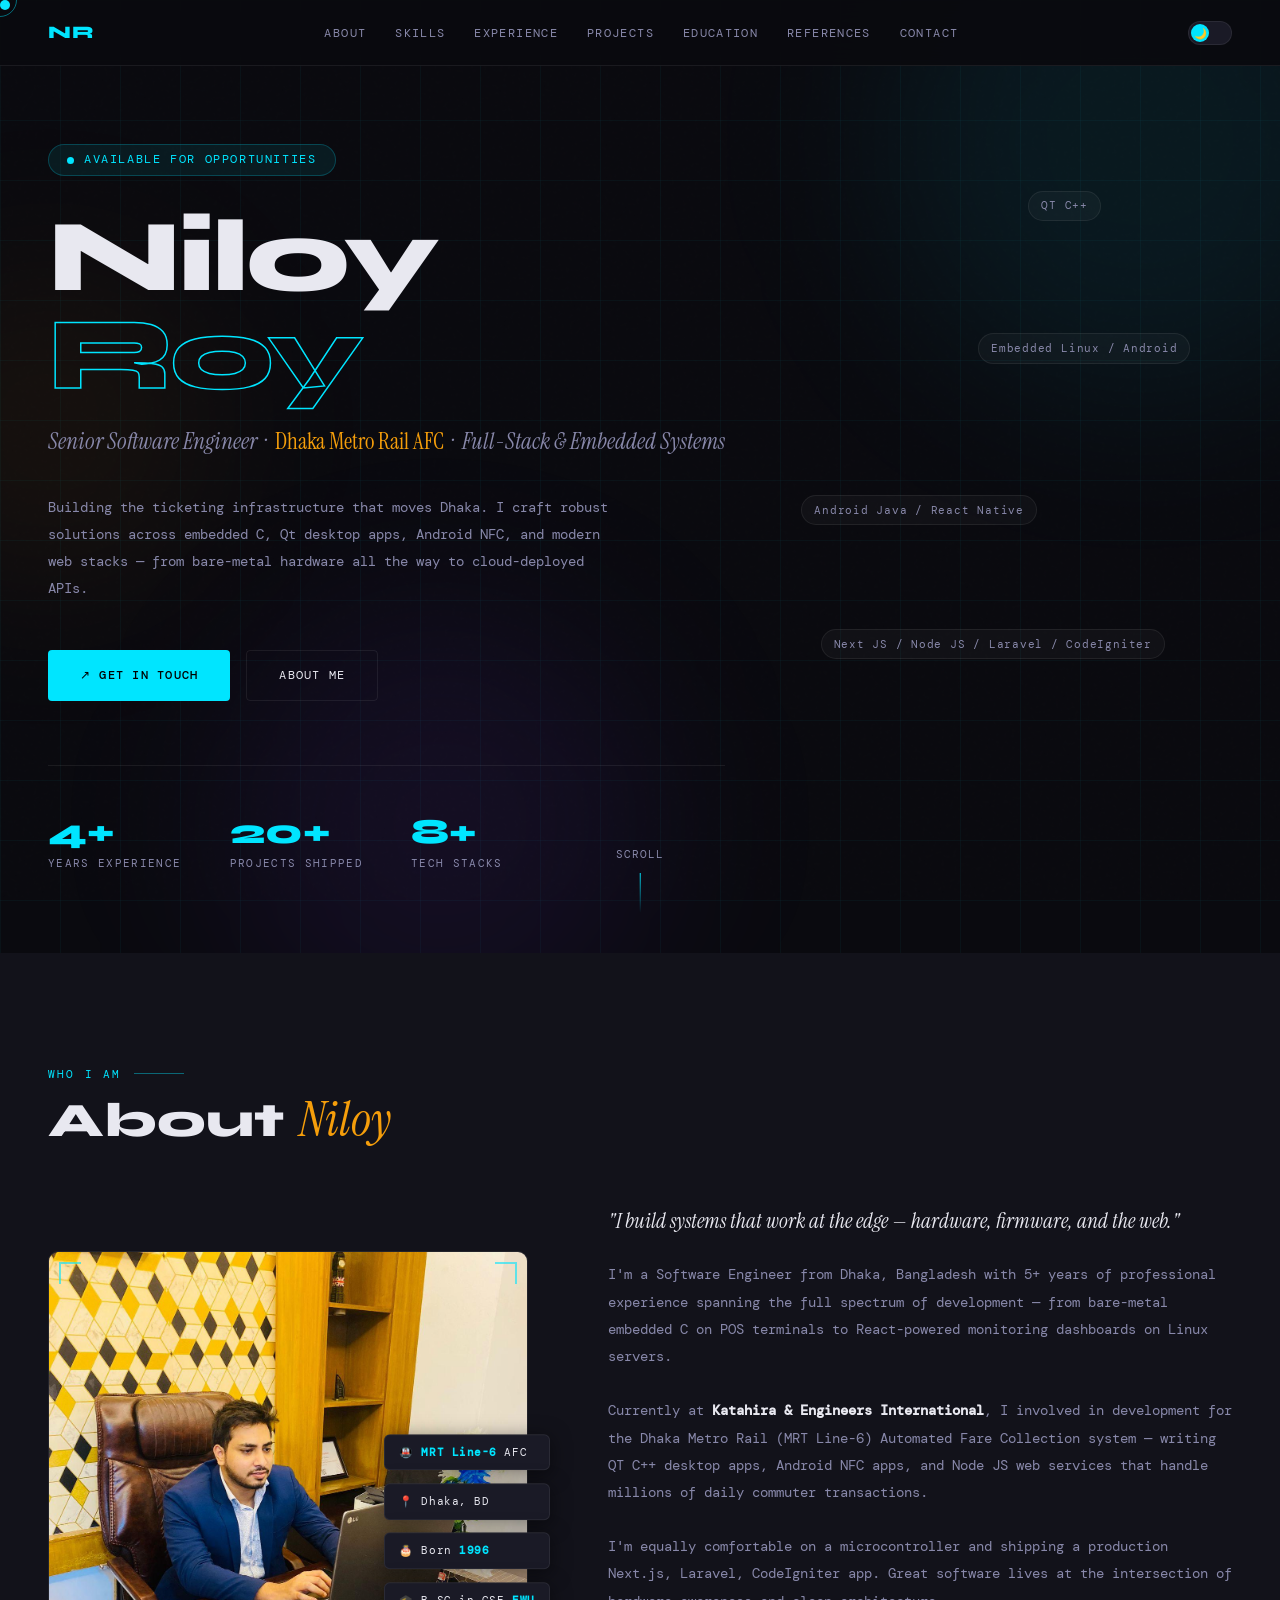
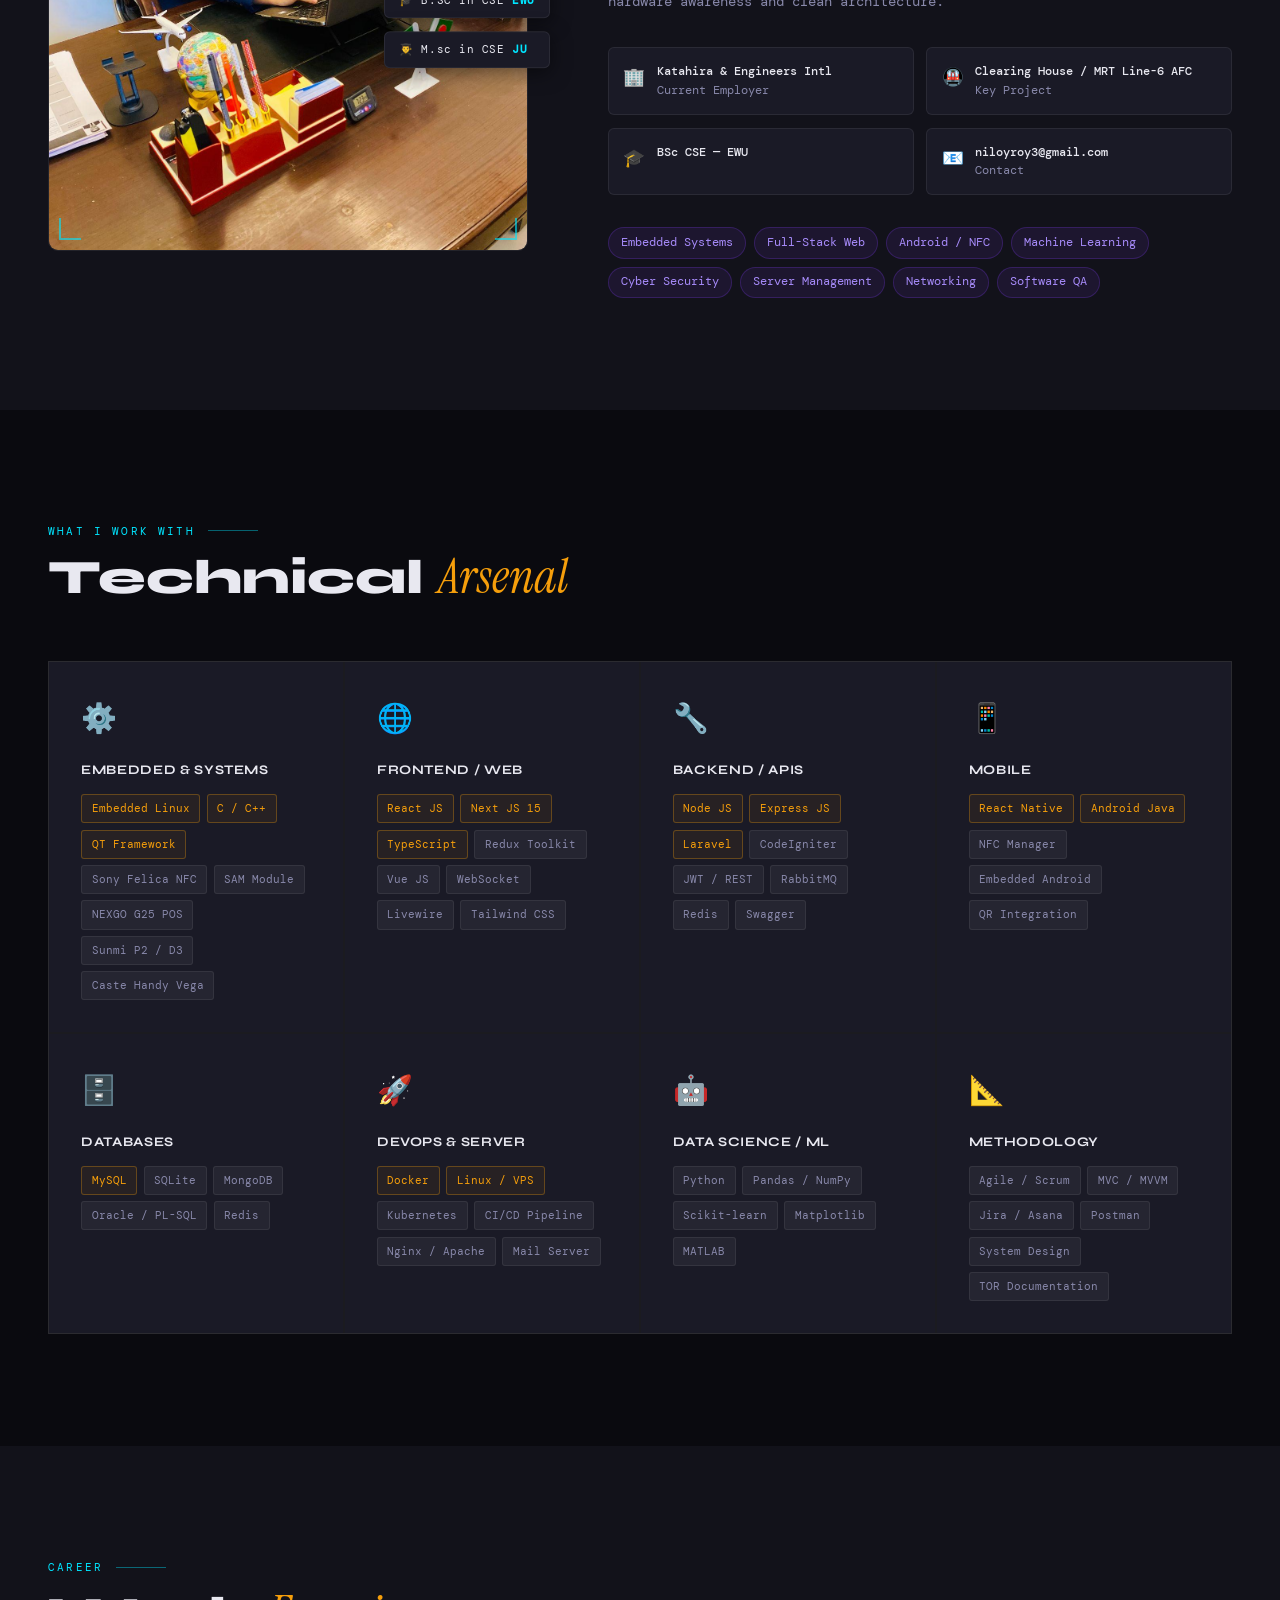
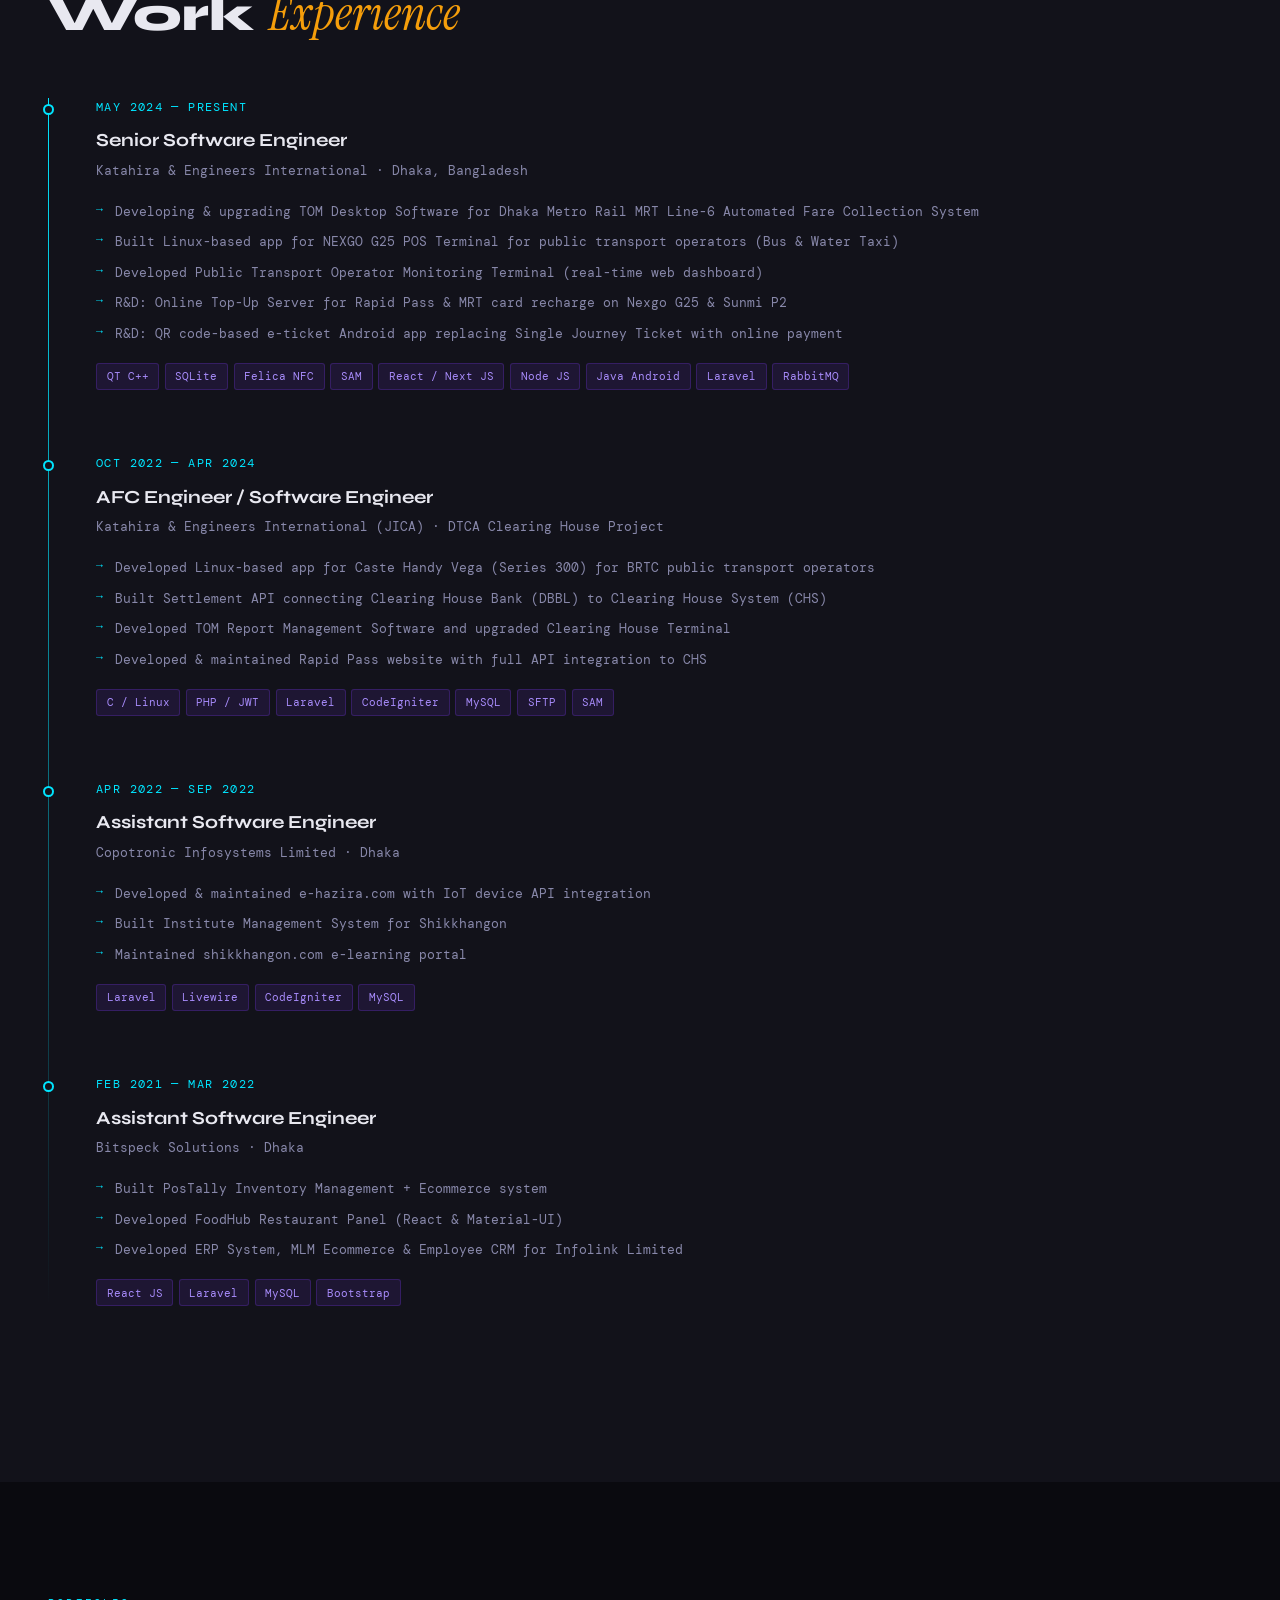
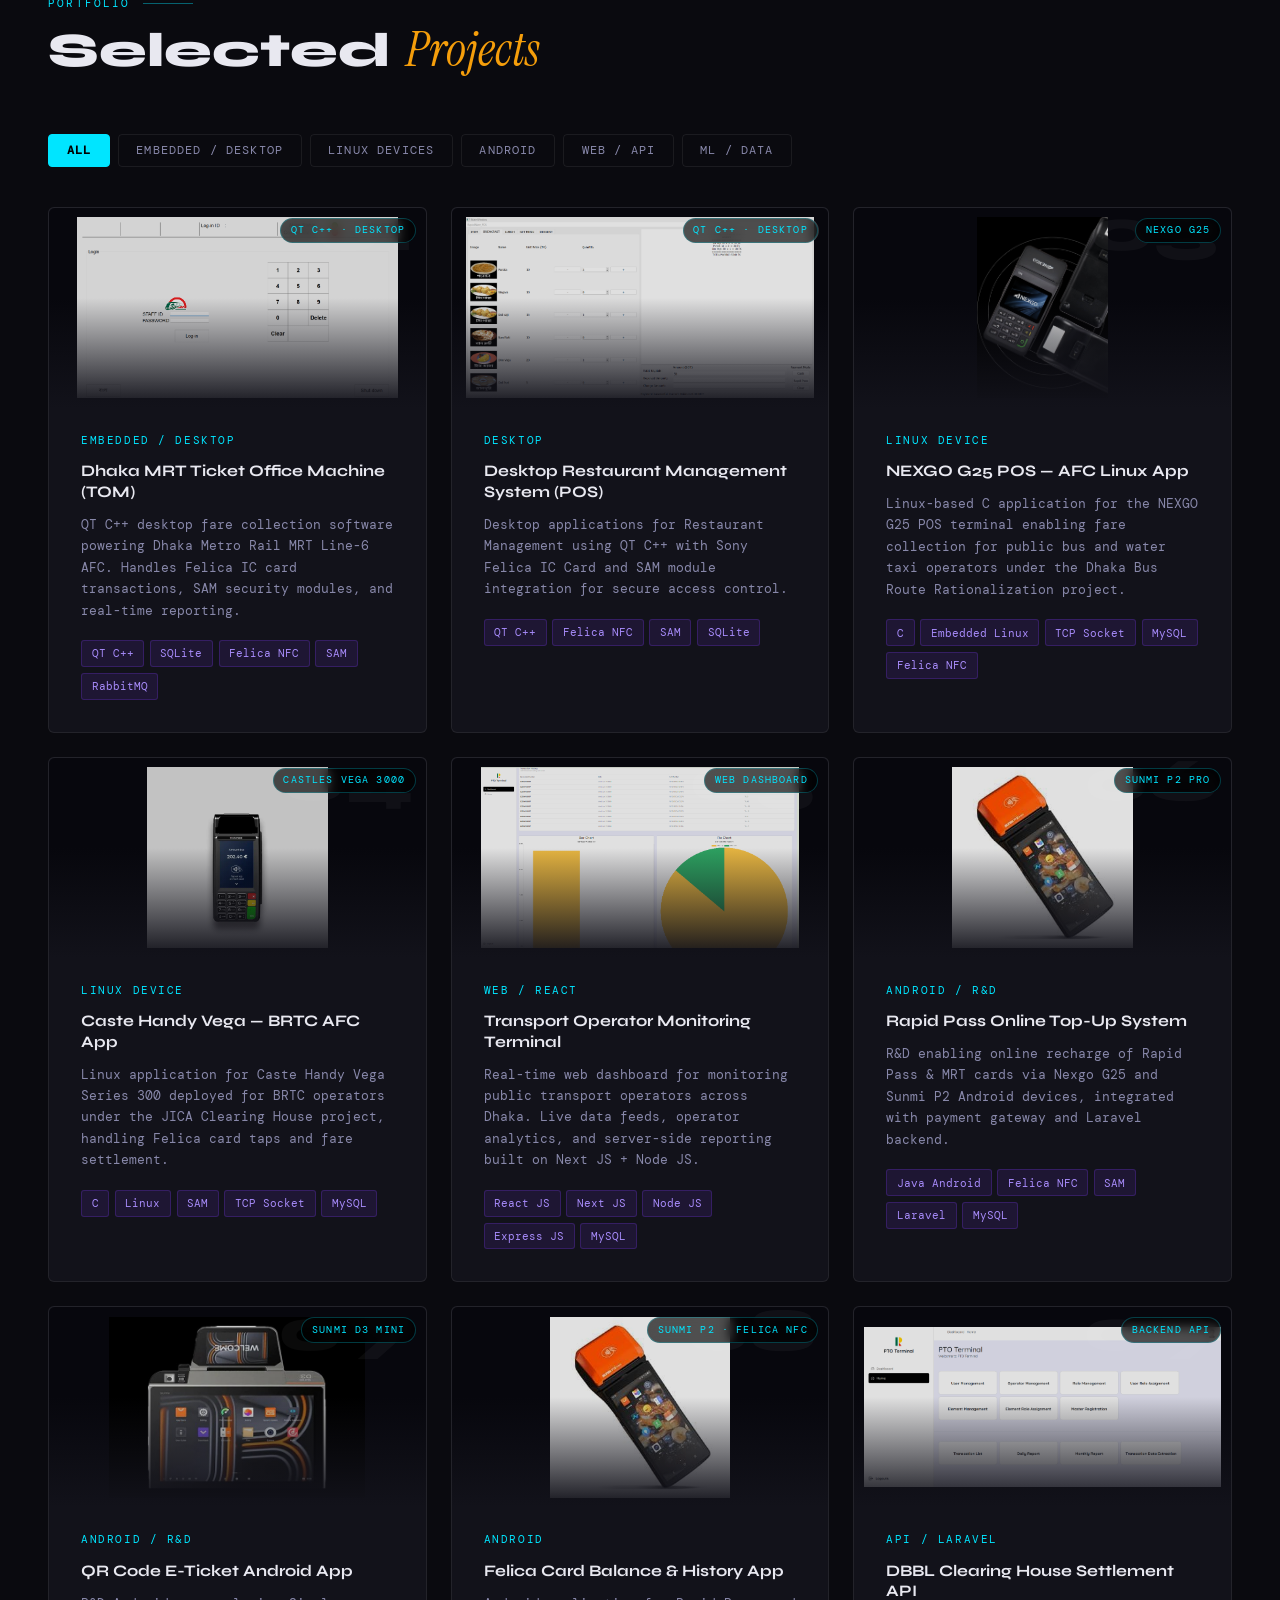
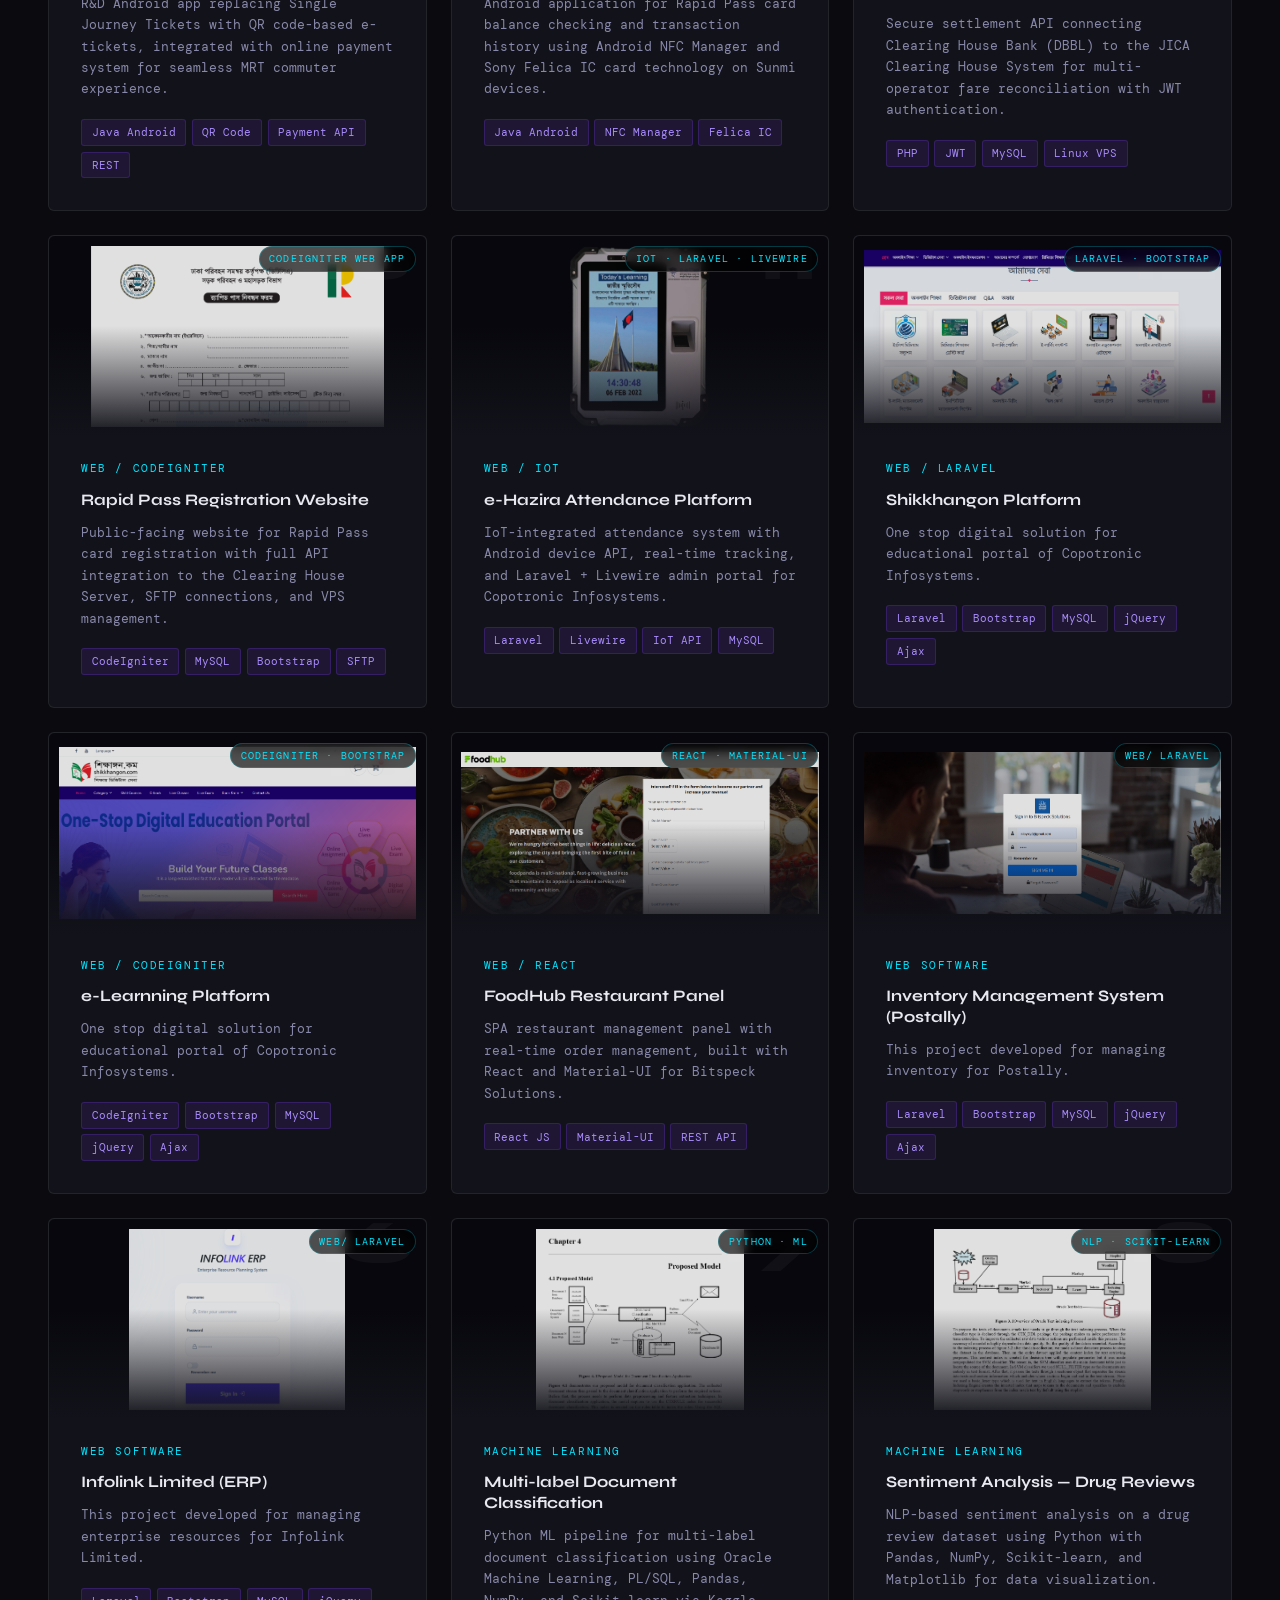
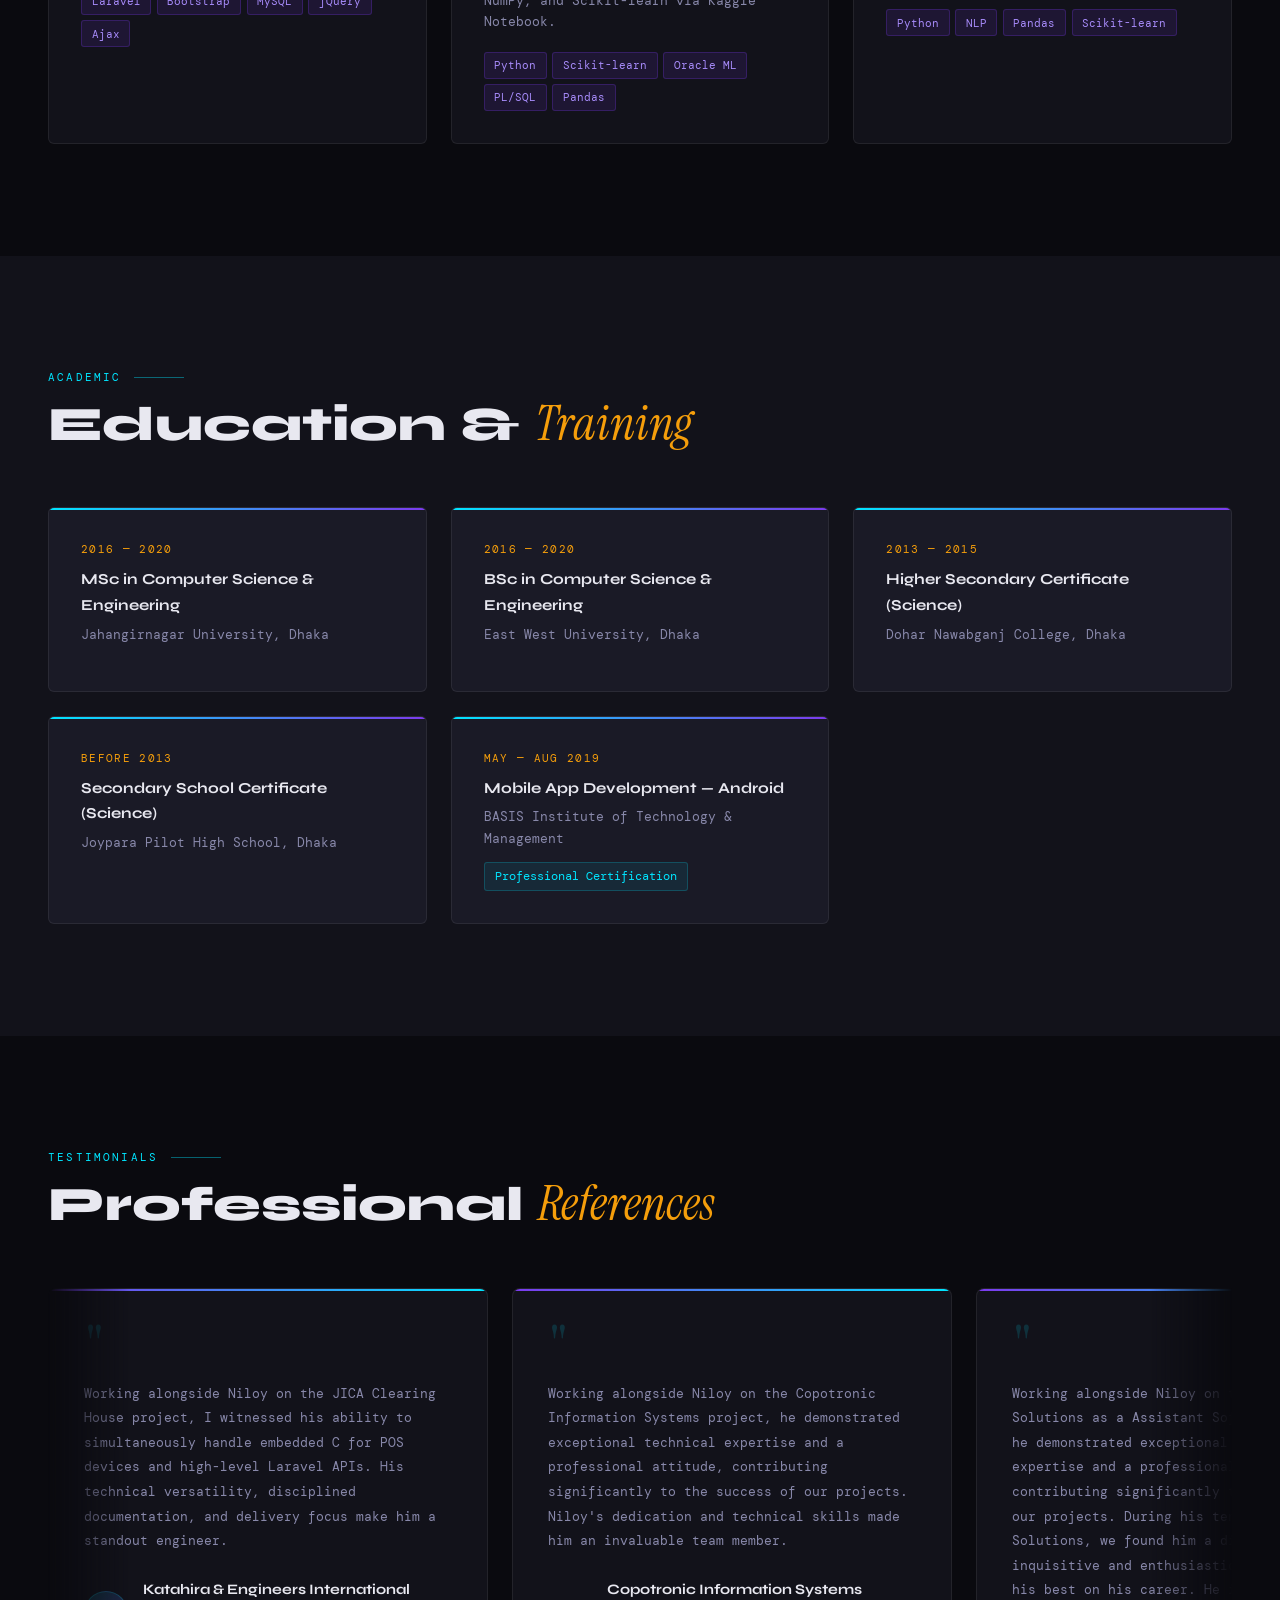
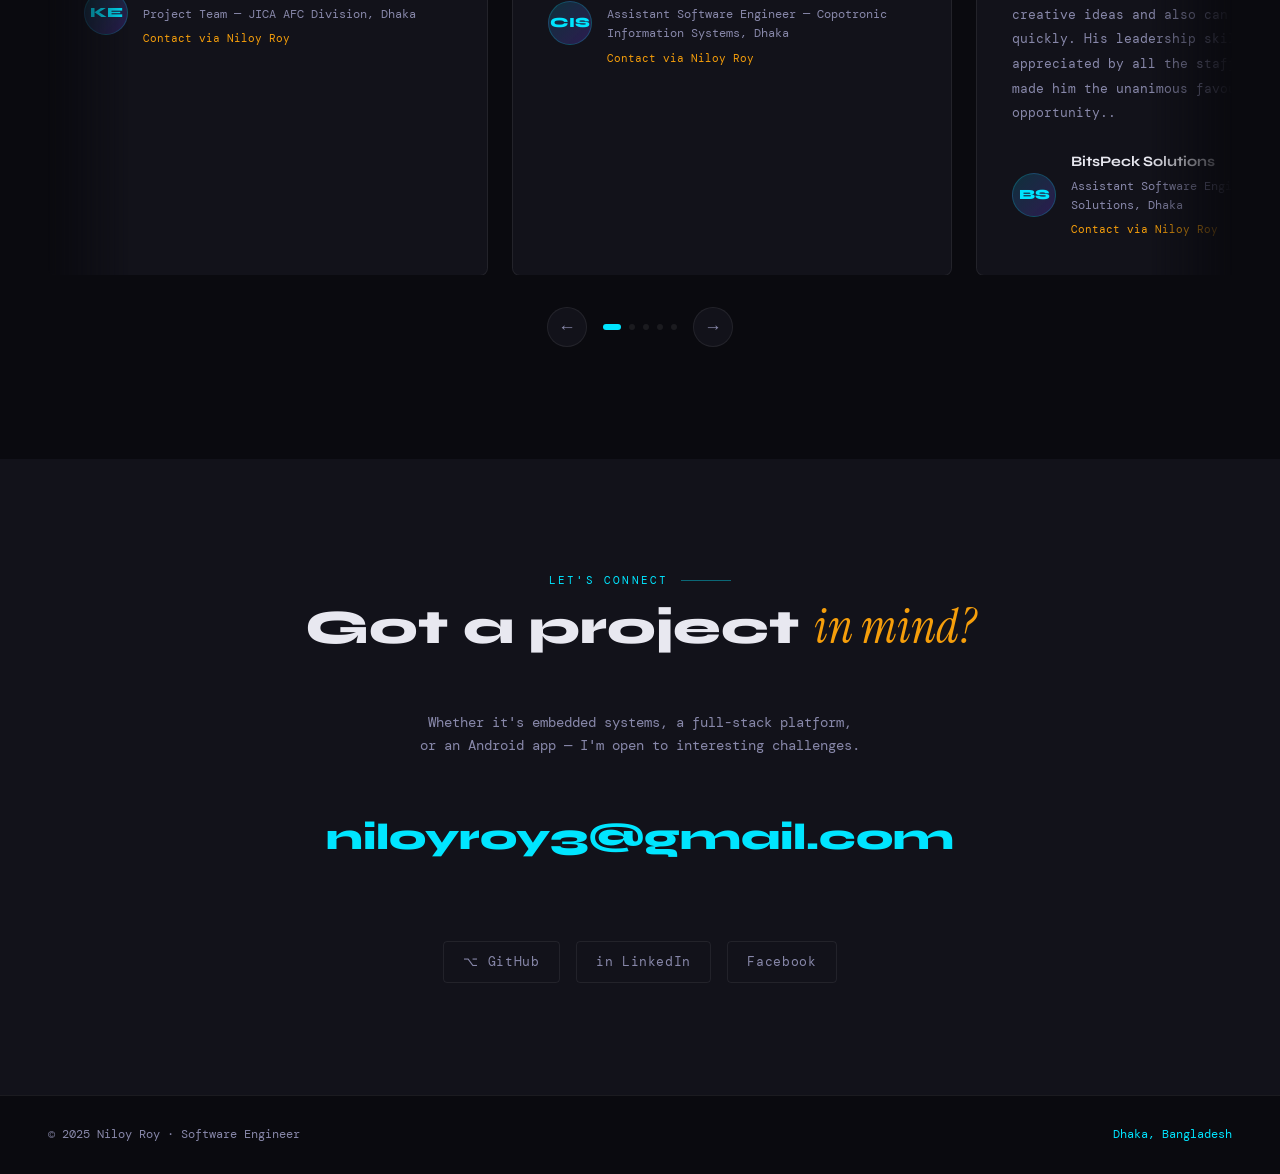
==== commit 61cba364: "Fixed floating-tag,updated refference" ====
--- a/index.html
+++ b/index.html
@@ -47,10 +47,15 @@
   <div class="orb orb-2"></div>
   <div class="orb orb-3"></div>
 
-  <div class="floating-tag">React Native</div>
-  <div class="floating-tag">Next.js 15</div>
-  <div class="floating-tag">Embedded Linux</div>
-  <div class="floating-tag">QT C++</div>
+  <div class="floating-area">
+      <div class="floating-tag">QT C++</div>
+      <div class="floating-tag">Embedded Linux / Android</div>
+      <div class="floating-tag">Android Java / React Native</div>
+      <div class="floating-tag">Next JS / Node JS / Laravel / CodeIgniter</div>
+
+  </div>
+
+
 
   <div class="hero-content">
     <div class="hero-badge">
@@ -112,14 +117,16 @@
     <div class="about-text">
       <p class="about-intro">"I build systems that work at the edge — hardware, firmware, and the web."</p>
       <p class="about-body">
-        I'm a Software Engineer from Dhaka, Bangladesh with 4+ years of professional experience spanning the full spectrum of development — from bare-metal embedded C on POS terminals to React-powered monitoring dashboards on Linux servers.<br><br>
-        Currently at <strong style="color:var(--text)">Katahira &amp; Engineers International</strong>, I lead development for the Dhaka Metro Rail (MRT Line-6) Automated Fare Collection system — writing QT C++ desktop apps, Android NFC apps, and Node JS web services that handle millions of daily commuter transactions.<br><br>
-        I'm equally comfortable on a microcontroller and shipping a production Next.js app. Great software lives at the intersection of hardware awareness and clean architecture.
+        I'm a Software Engineer from Dhaka, Bangladesh with 5+ years of professional experience spanning the full spectrum of development — from bare-metal embedded C on POS terminals to React-powered monitoring dashboards on Linux servers.<br><br>
+        Currently at <strong style="color:var(--text)">Katahira &amp; Engineers International</strong>, I involved in development for the Dhaka Metro Rail (MRT Line-6) Automated Fare Collection system — writing QT C++ desktop apps, Android NFC apps, and Node JS web services that handle millions of daily commuter transactions.<br><br>
+        I'm equally comfortable on a microcontroller and shipping a production Next.js, Laravel, CodeIgniter app. Great software lives at the intersection of hardware awareness and clean architecture.
       </p>
       <div class="about-highlights">
         <div class="hl-item"><div class="hl-icon">🏢</div><div><div class="hl-val">Katahira &amp; Engineers Intl</div><div class="hl-label">Current Employer</div></div></div>
-        <div class="hl-item"><div class="hl-icon">🚇</div><div><div class="hl-val">MRT Line-6 AFC</div><div class="hl-label">Key Project</div></div></div>
-        <div class="hl-item"><div class="hl-icon">🎓</div><div><div class="hl-val">BSc CSE — EWU</div><div class="hl-label">CGPA 3.24 / 4.00</div></div></div>
+        <div class="hl-item"><div class="hl-icon">🚇</div><div><div class="hl-val">Clearing House / MRT Line-6 AFC</div><div class="hl-label">Key Project</div></div></div>
+        <div class="hl-item"><div class="hl-icon">🎓</div><div><div class="hl-val">BSc CSE — EWU</div>
+        <!-- <div class="hl-label">CGPA 3.24 / 4.00</div> -->
+      </div></div>
         <div class="hl-item"><div class="hl-icon">📧</div><div><div class="hl-val" style="font-size:.75rem">niloyroy3@gmail.com</div><div class="hl-label">Contact</div></div></div>
       </div>
       <div class="about-interest-tags">
@@ -627,33 +634,6 @@
   <div class="refs-slider-wrap">
     <div class="refs-track-outer">
       <div class="refs-track" id="refsTrack">
-
-        <div class="ref-card">
-          <div class="ref-quote">"</div>
-          <p class="ref-body">Niloy has consistently demonstrated exceptional technical depth in embedded systems and AFC software. His work on the MRT Line-6 Ticket Office Machine was pivotal to our project's success. He combines hardware-level thinking with modern software practices in a way few engineers can.</p>
-          <div class="ref-person">
-            <div class="ref-avatar">SR</div>
-            <div>
-              <div class="ref-name">Shyamoal Roy</div>
-              <div class="ref-role">Senior System Analyst · Ministry of Road Transport &amp; Bridges</div>
-              <a href="mailto:sa.rthd@gmail.com" class="ref-contact">sa.rthd@gmail.com · +8801716356008</a>
-            </div>
-          </div>
-        </div>
-
-        <div class="ref-card">
-          <div class="ref-quote">"</div>
-          <p class="ref-body">As Niloy's academic supervisor at East West University, I observed his strong analytical and problem-solving capabilities. His final year projects in embedded systems and machine learning showed a maturity well beyond his peers. He is diligent, curious, and always eager to push boundaries.</p>
-          <div class="ref-person">
-            <div class="ref-avatar">RH</div>
-            <div>
-              <div class="ref-name">Dr. MD. Rezwanul Huq</div>
-              <div class="ref-role">Associate Professor · East West University</div>
-              <a href="mailto:mrhuq@ewubd.edu" class="ref-contact">mrhuq@ewubd.edu · +8801729648344</a>
-            </div>
-          </div>
-        </div>
-
         <div class="ref-card">
           <div class="ref-quote">"</div>
           <p class="ref-body">Working alongside Niloy on the JICA Clearing House project, I witnessed his ability to simultaneously handle embedded C for POS devices and high-level Laravel APIs. His technical versatility, disciplined documentation, and delivery focus make him a standout engineer.</p>
@@ -667,6 +647,64 @@
           </div>
         </div>
 
+          <div class="ref-card">
+          <div class="ref-quote">"</div>
+          <p class="ref-body">Working alongside Niloy on the Copotronic Information Systems project, he demonstrated exceptional technical expertise and a professional attitude, contributing significantly to the success of our projects. Niloy's dedication and technical skills made him an invaluable team member.</p>
+          <div class="ref-person">
+            <div class="ref-avatar">CIS</div>
+            <div>
+              <div class="ref-name">Copotronic Information Systems</div>
+              <div class="ref-role">Assistant Software Engineer — Copotronic Information Systems, Dhaka</div>
+              <a href="mailto:niloyroy3@gmail.com" class="ref-contact">Contact via Niloy Roy</a>
+            </div>
+          </div>
+        </div>
+
+
+          <div class="ref-card">
+          <div class="ref-quote">"</div>
+          <p class="ref-body">Working alongside Niloy on the BitsPeck Solutions as a Assistant Software Engineer, he demonstrated exceptional
+              technical expertise and a professional attitude, contributing significantly to the success of our
+              projects. During his tenure in Bitspeck Solutions, we found him a diligent, inquisitive and enthusiastic
+              with zeal to do his best on his career. He is able to present creative ideas and also can adopt
+              things quickly. His leadership skills were most appreciated by all the staff members, which made
+              him the unanimous favourite for any job opportunity..</p>
+          <div class="ref-person">
+            <div class="ref-avatar">BS</div>
+            <div>
+              <div class="ref-name">BitsPeck Solutions</div>
+              <div class="ref-role">Assistant Software Engineer — BitsPeck Solutions, Dhaka</div>
+              <a href="mailto:niloyroy3@gmail.com" class="ref-contact">Contact via Niloy Roy</a>
+            </div>
+          </div>
+        </div>
+
+           <div class="ref-card">
+          <div class="ref-quote">"</div>
+          <p class="ref-body">Niloy has consistently demonstrated exceptional technical depth in embedded systems and AFC software. His work on the MRT Line-6 Ticket Office Machine was pivotal to our project's success. He combines hardware-level thinking with modern software practices in a way few engineers can.</p>
+          <div class="ref-person">
+            <div class="ref-avatar">SR</div>
+            <div>
+              <div class="ref-name">Shyamoal Roy</div>
+              <div class="ref-role">Senior System Analyst · Ministry of Road Transport &amp; Bridges</div>
+              <a href="mailto:sa.rthd@gmail.com" class="ref-contact">sa.rthd@gmail.com</a>
+            </div>
+          </div>
+        </div>
+
+        <div class="ref-card">
+          <div class="ref-quote">"</div>
+          <p class="ref-body">As Niloy's academic supervisor at East West University, I observed his strong analytical and problem-solving capabilities. His final year projects in embedded systems and machine learning showed a maturity well beyond his peers. He is diligent, curious, and always eager to push boundaries.</p>
+          <div class="ref-person">
+            <div class="ref-avatar">RH</div>
+            <div>
+              <div class="ref-name">Dr. MD. Rezwanul Huq</div>
+              <div class="ref-role">Associate Professor · East West University</div>
+              <a href="mailto:mrhuq@ewubd.edu" class="ref-contact">mrhuq@ewubd.edu</a>
+            </div>
+          </div>
+        </div>
+
       </div>
     </div>
     <div class="refs-nav">
@@ -689,10 +727,10 @@
     </p>
     <a href="mailto:niloyroy3@gmail.com" class="contact-email">niloyroy3@gmail.com</a>
     <div class="contact-links">
-      <a href="tel:+8801727532825" class="contact-link">📞 +880 1727 532825</a>
+      <!-- <a href="tel:+8801727532825" class="contact-link">📞 +880 1727 532825</a> -->
       <a href="https://github.com/Niloyroy14"      target="_blank" class="contact-link">⌥ GitHub</a>
       <a href="https://linkedin.com/in/niloyroy"  target="_blank" class="contact-link">in LinkedIn</a>
-      <a href="https://kaggle.com/RoyNiloy"       target="_blank" class="contact-link">⬡ Kaggle</a>
+      <a href="https://www.facebook.com/niloy.roy.587/"       target="_blank" class="contact-link">Facebook</a>
     </div>
   </div>
 </section>
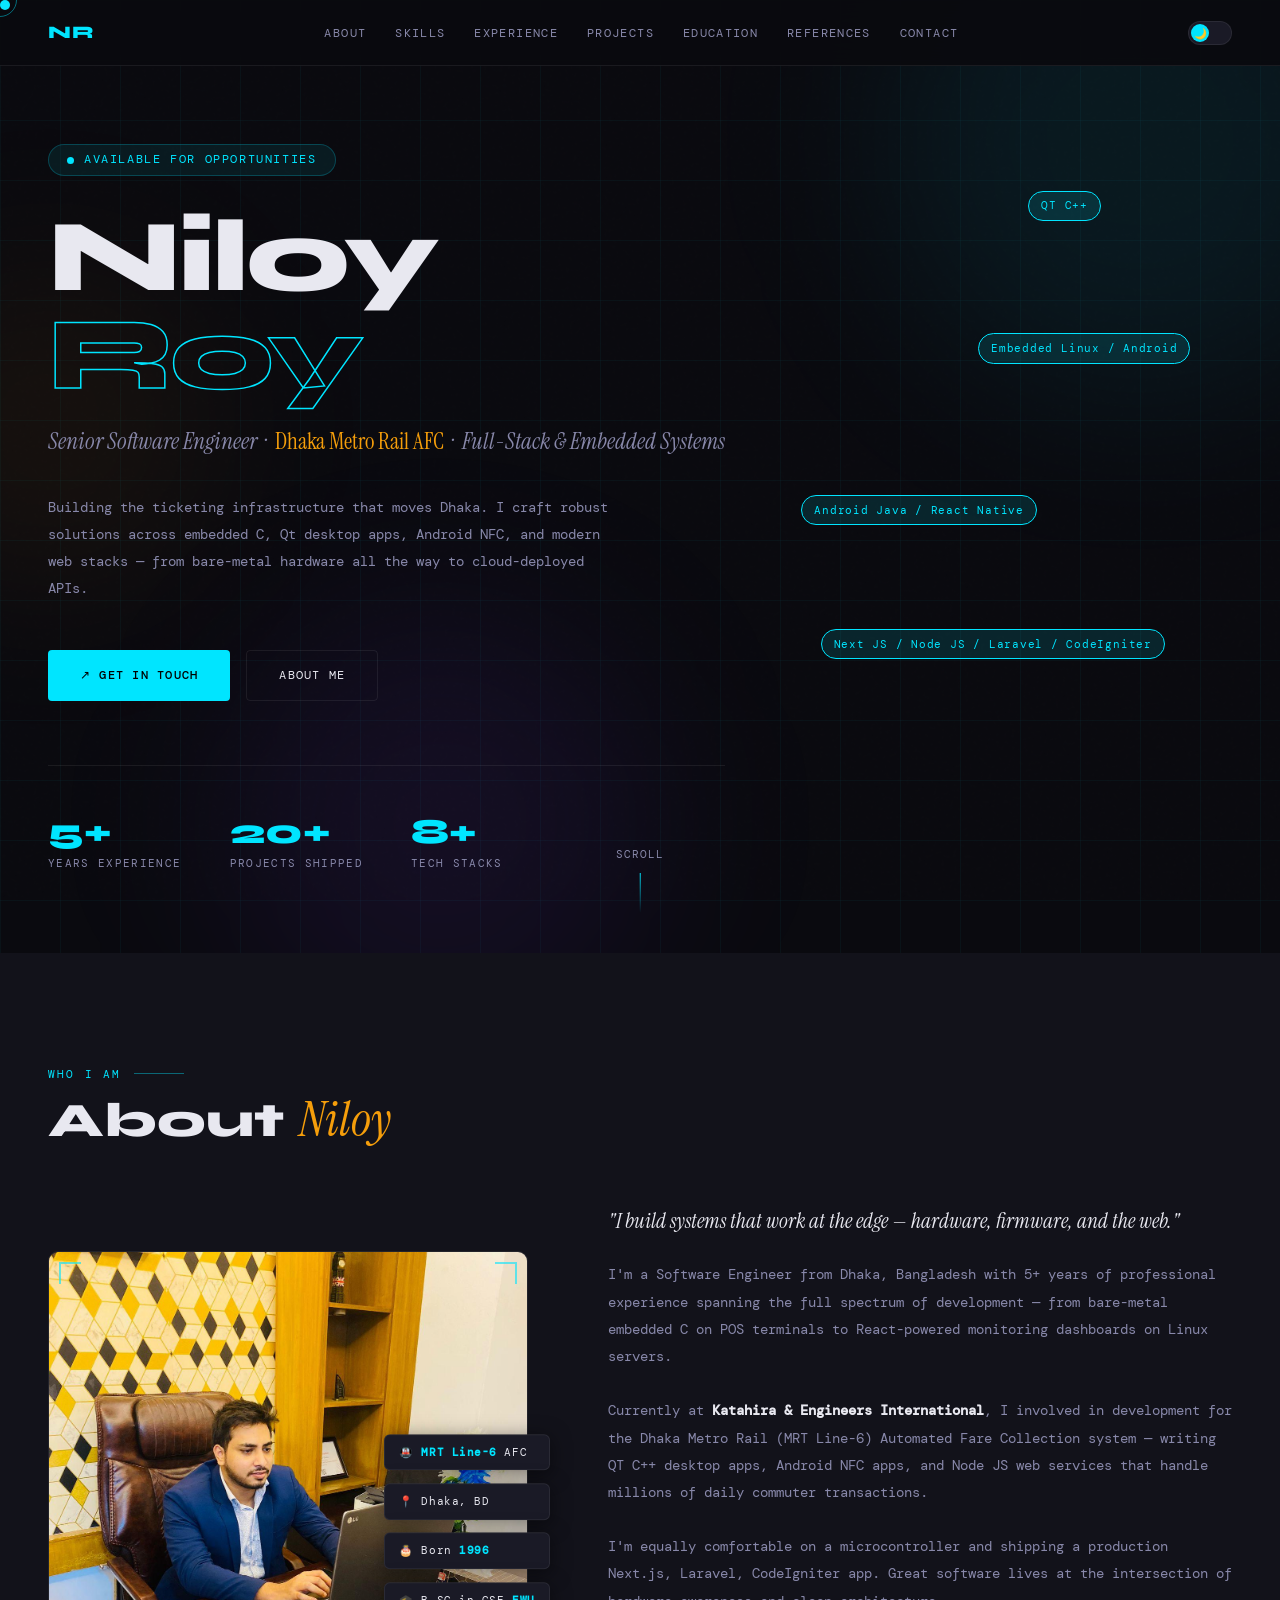
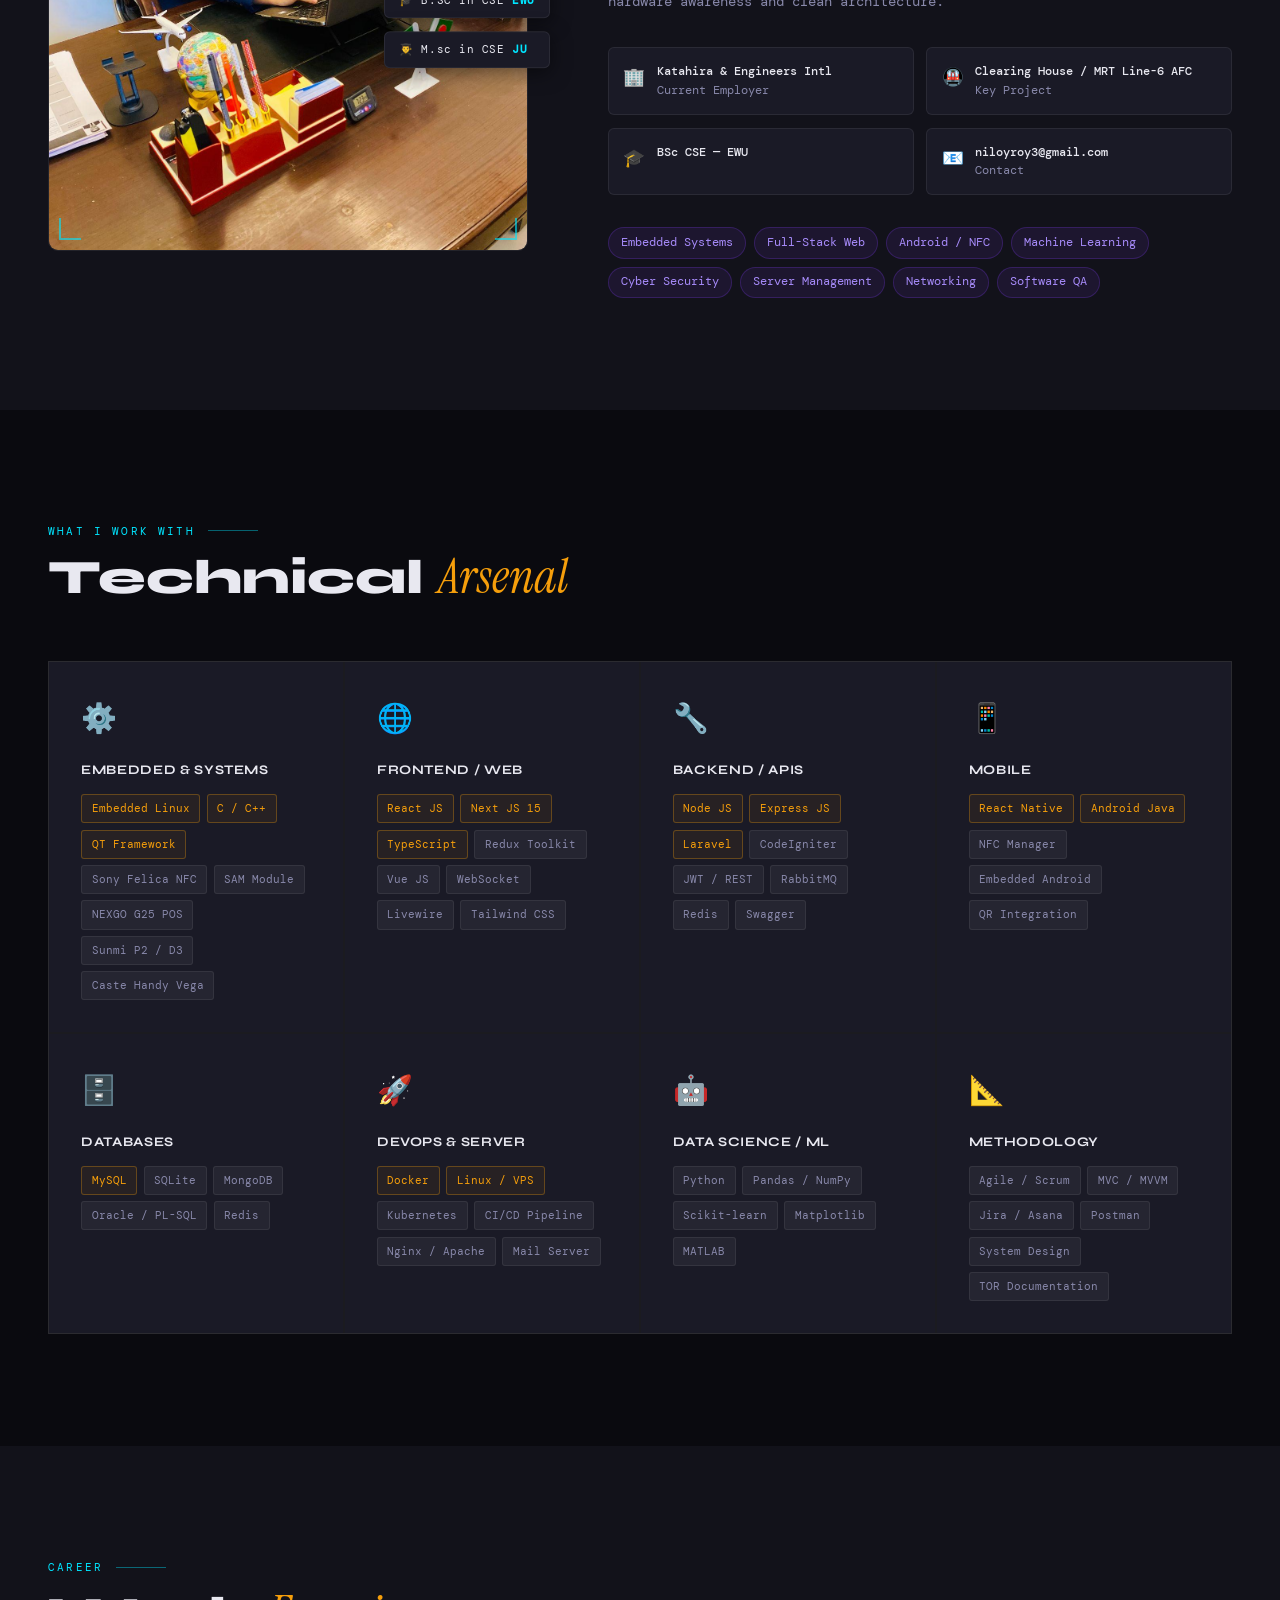
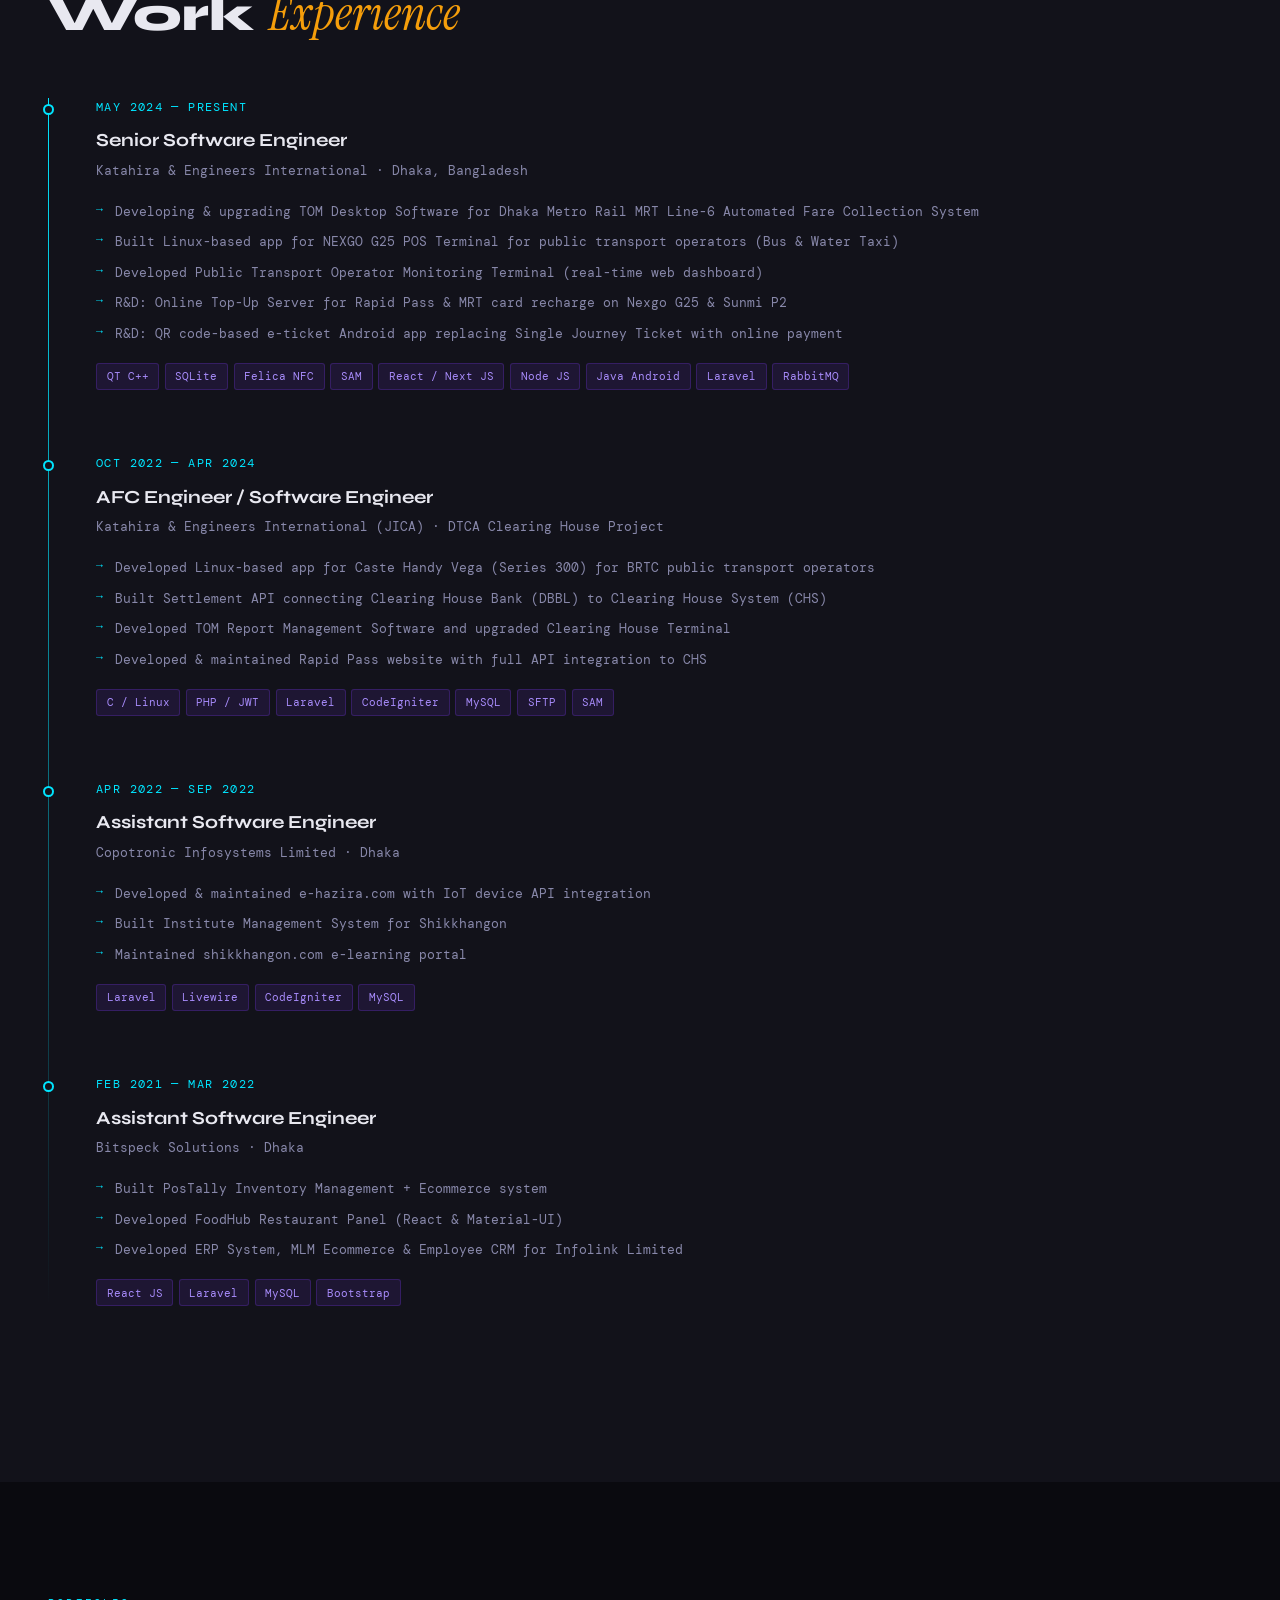
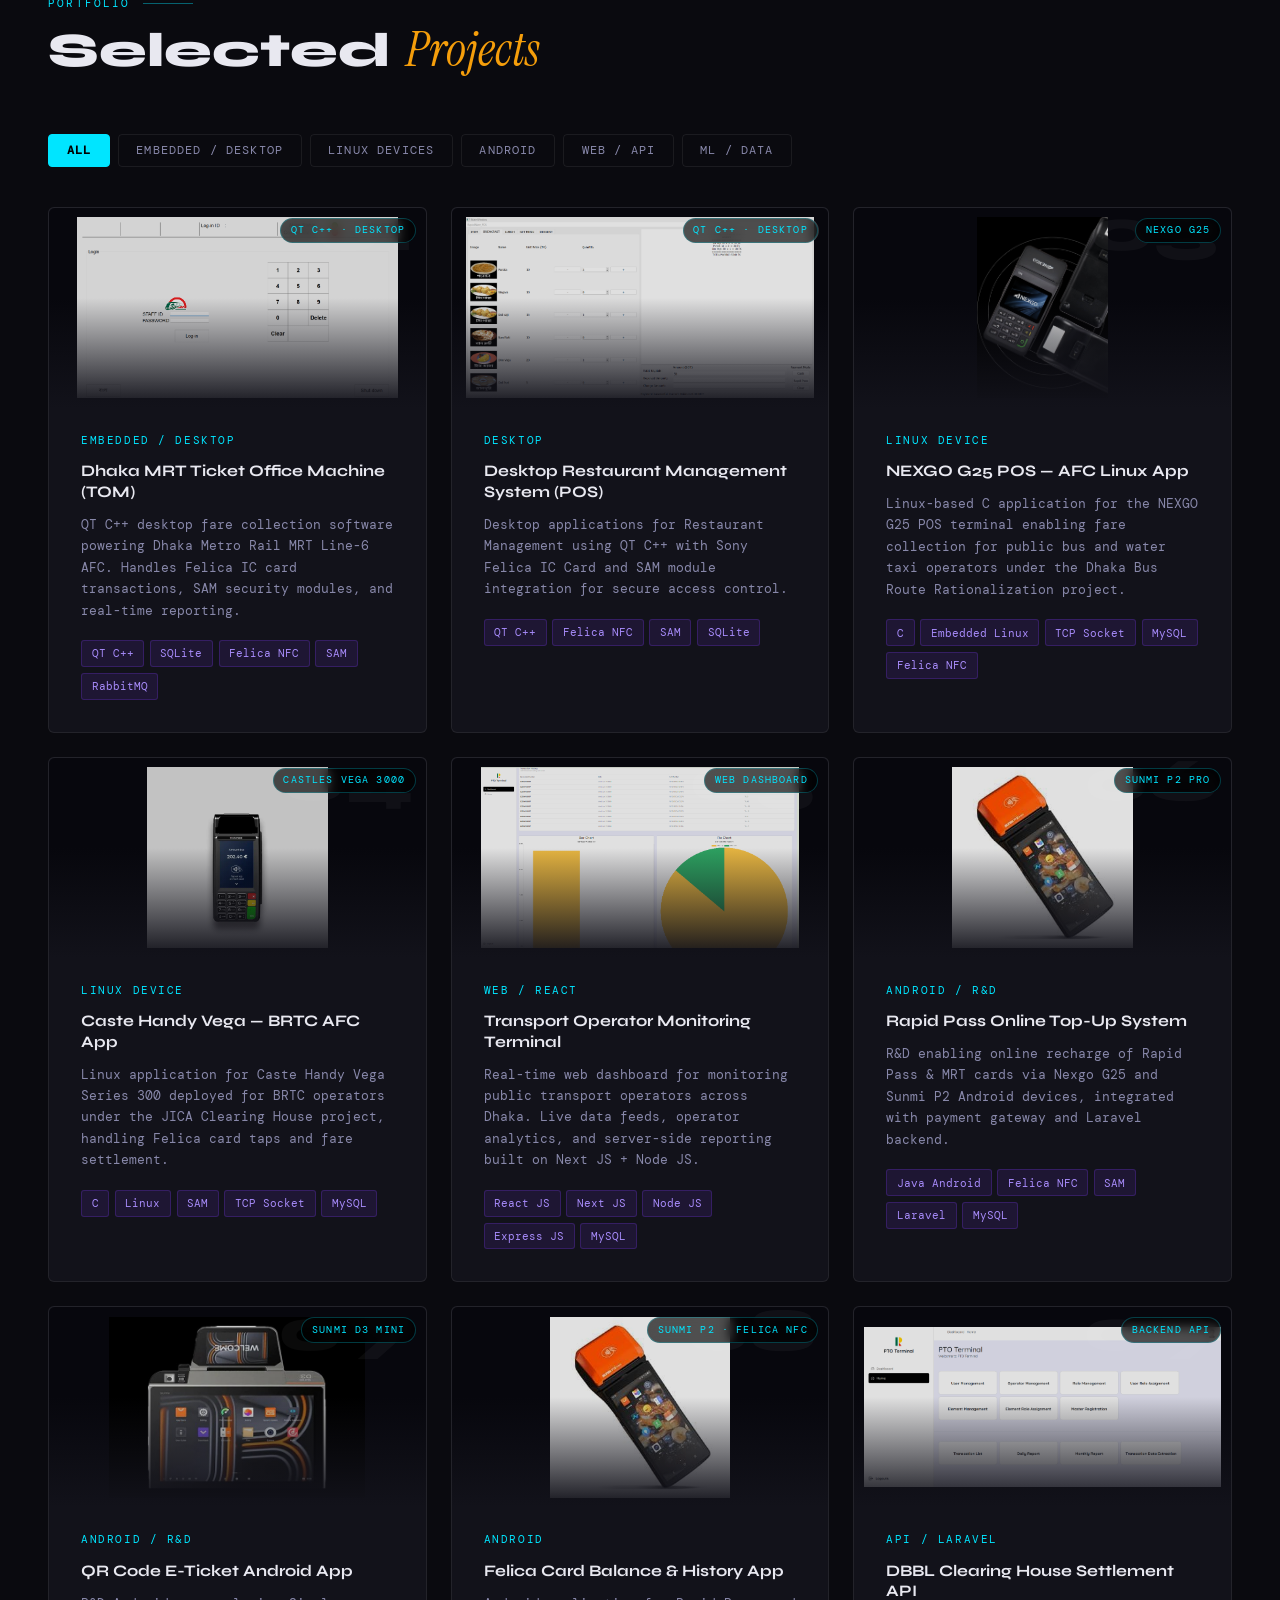
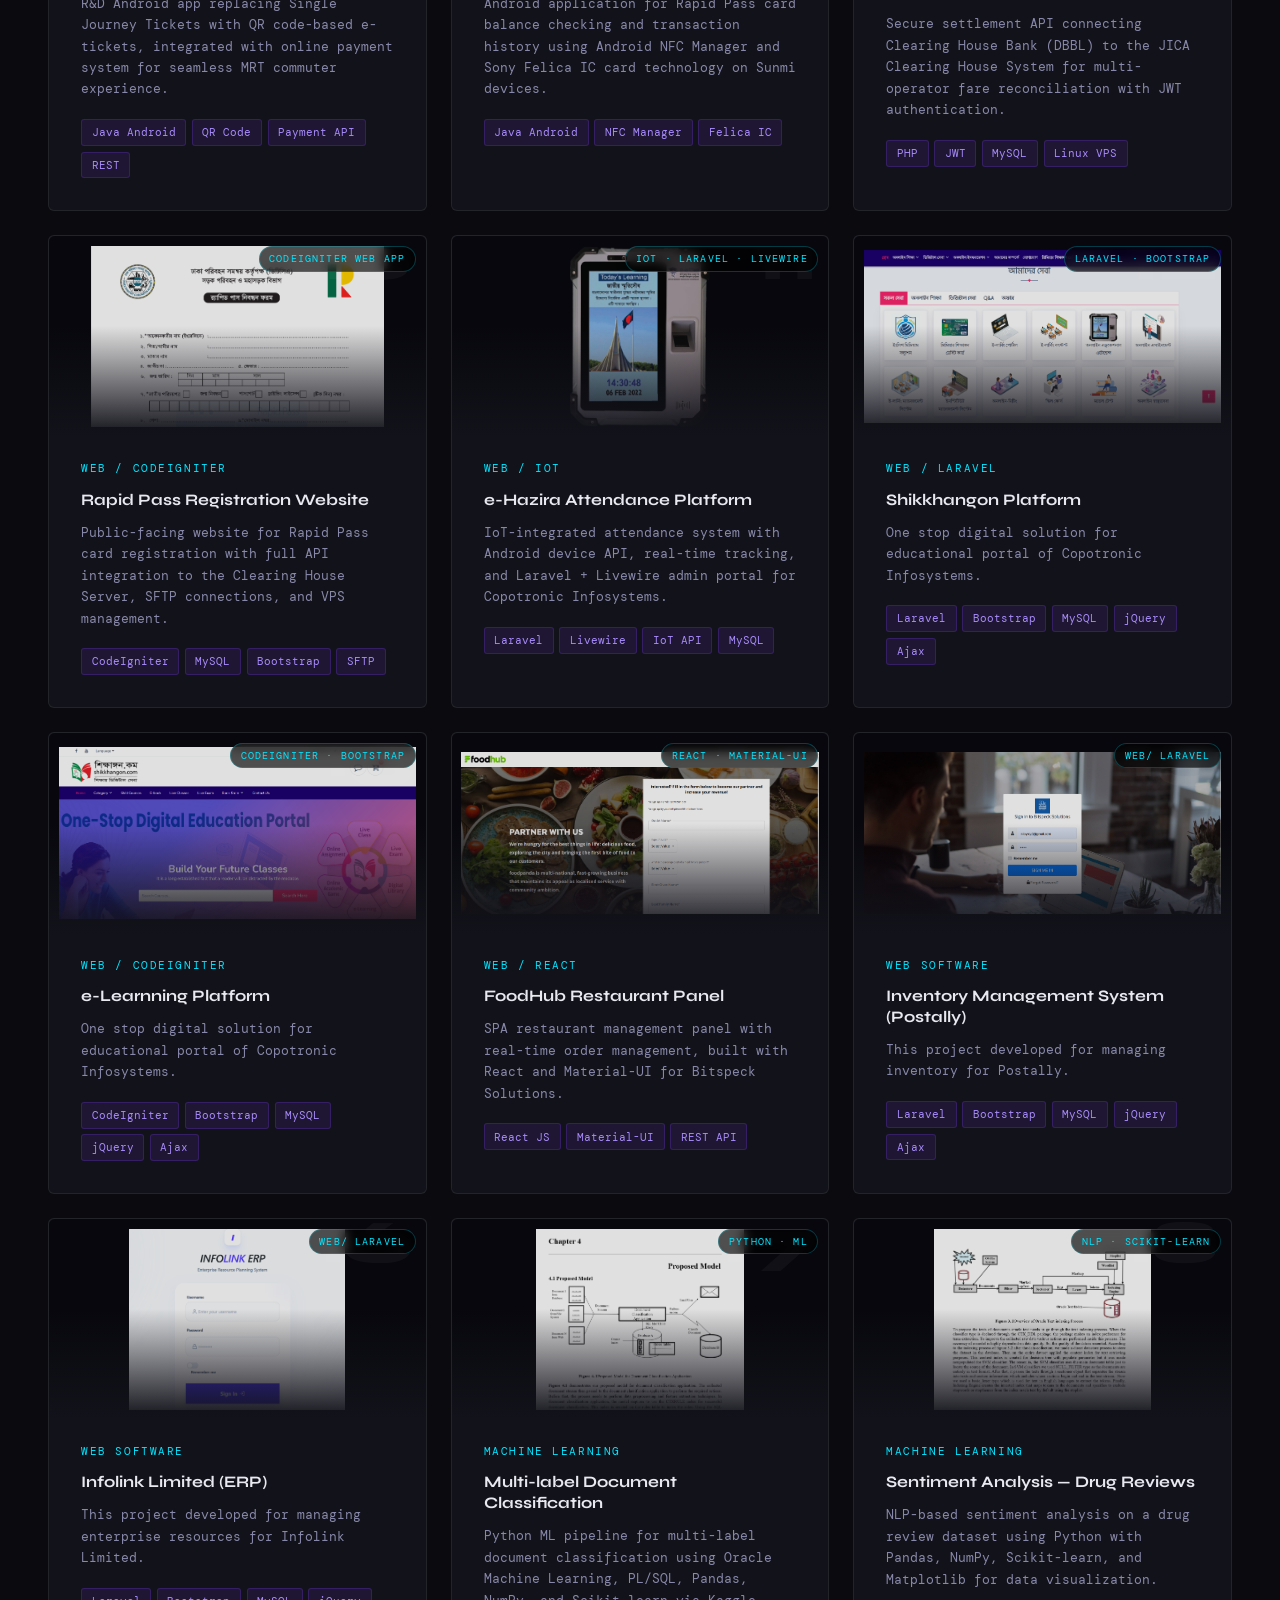
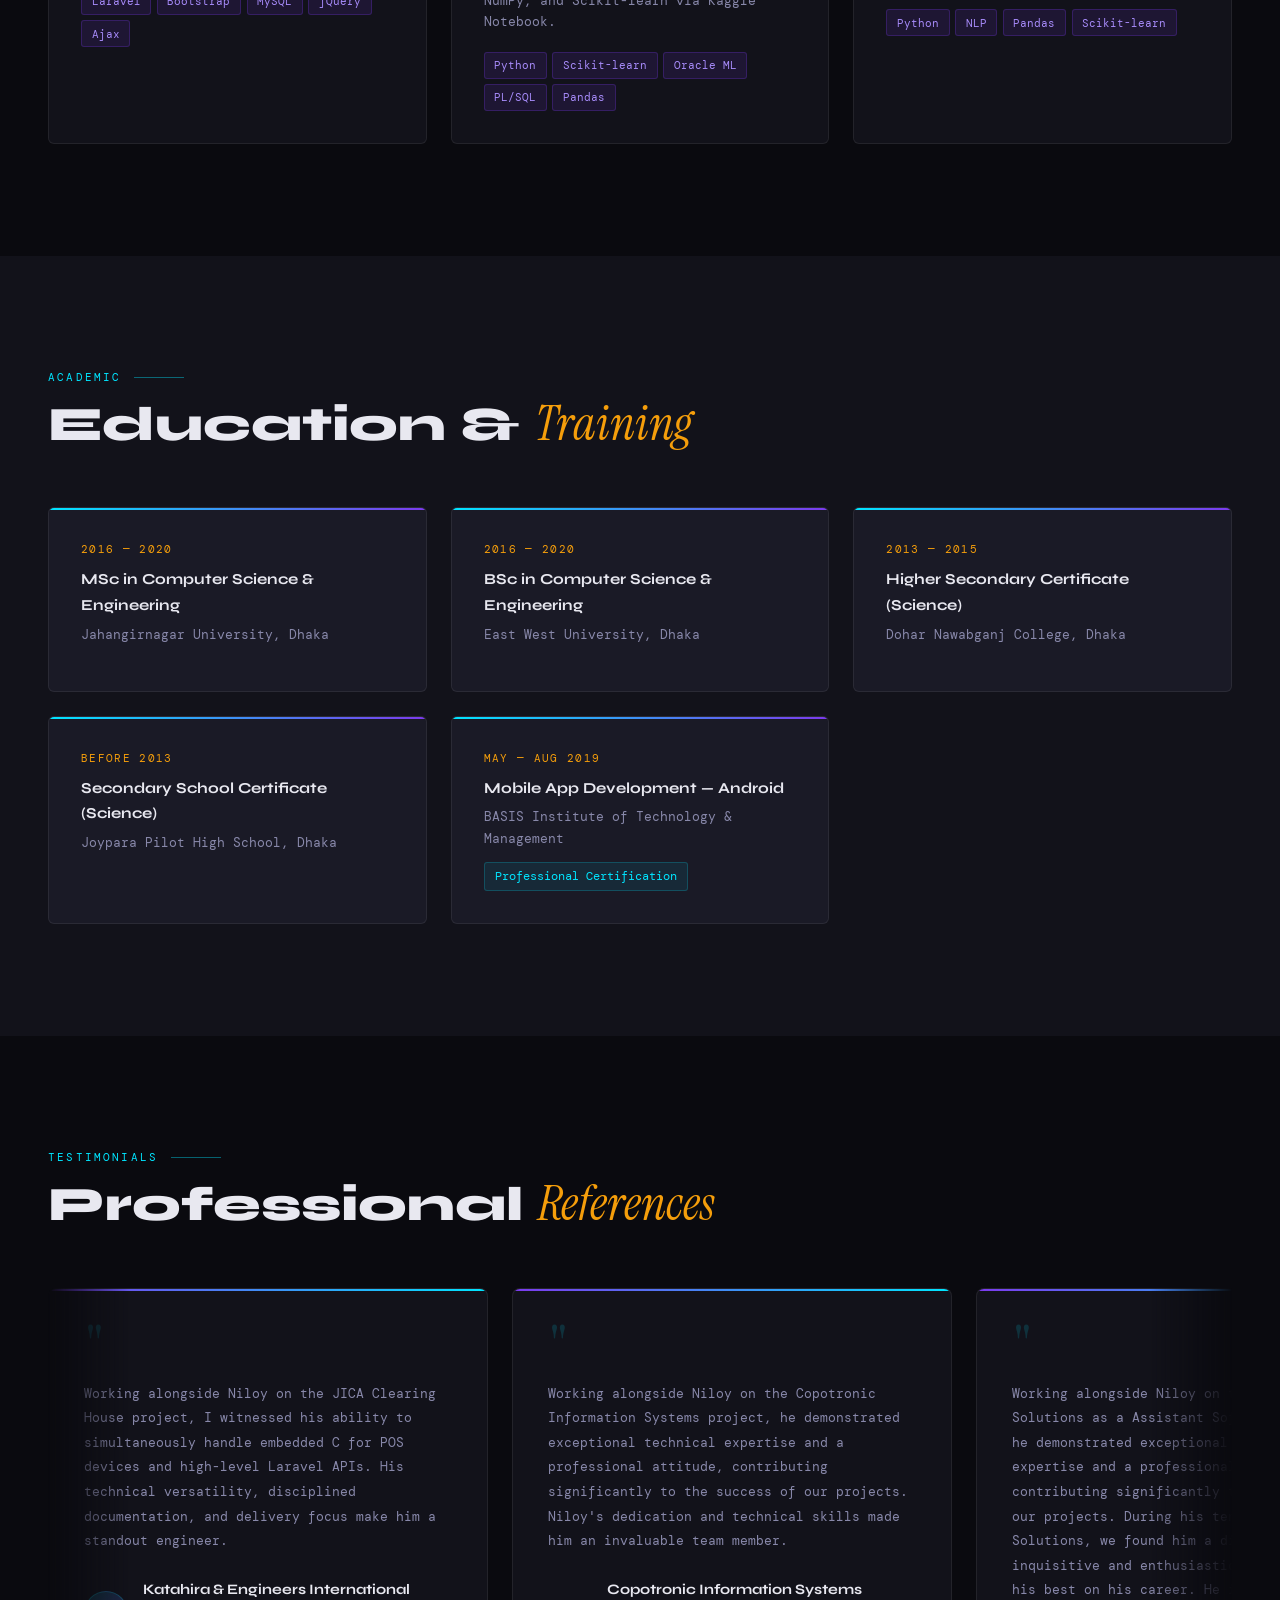
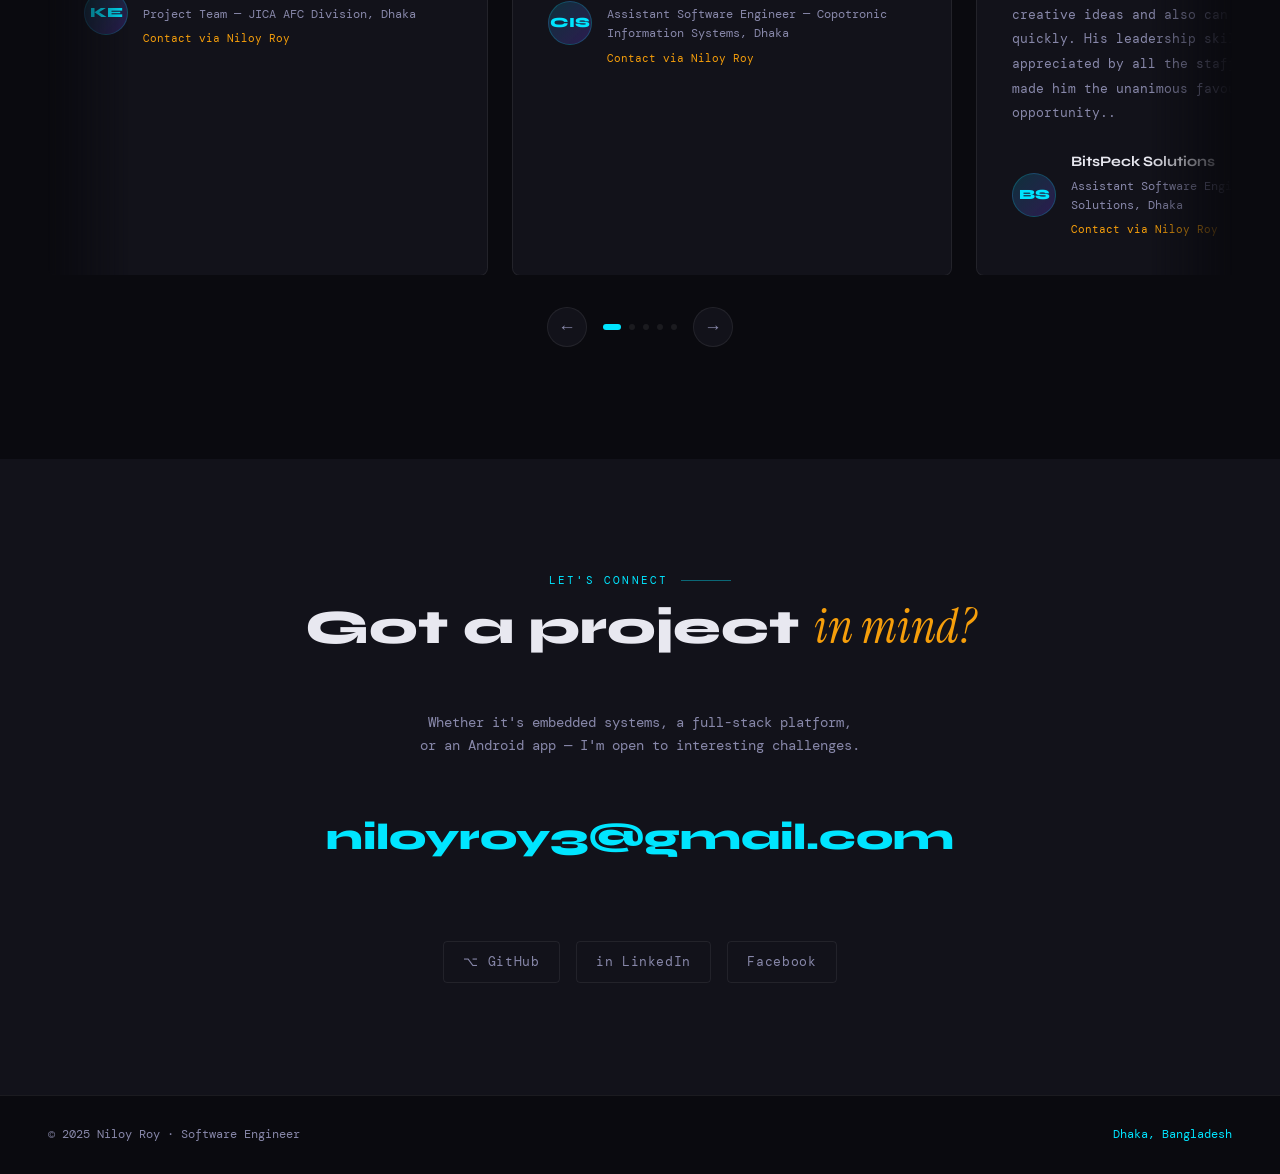
==== commit 730cc68f: "Modefied experience" ====
--- a/index.html
+++ b/index.html
@@ -77,7 +77,7 @@
       <a href="#about"   class="btn btn-outline">About Me</a>
     </div>
     <div class="hero-stats">
-      <div><div class="stat-num">4+</div><div class="stat-label">Years Experience</div></div>
+      <div><div class="stat-num">5+</div><div class="stat-label">Years Experience</div></div>
       <div><div class="stat-num">20+</div><div class="stat-label">Projects Shipped</div></div>
       <div><div class="stat-num">8+</div><div class="stat-label">Tech Stacks</div></div>
     </div>
--- a/css/style.css
+++ b/css/style.css
@@ -243,12 +243,24 @@
 .stat-num  { font-family:'Syne',sans-serif; font-size:2.2rem; font-weight:800; color:var(--accent); line-height:1; }
 .stat-label { font-size:.7rem; letter-spacing:.12em; text-transform:uppercase; color:var(--text-muted); margin-top:.3rem; }
 
+.floating-area {  }
+
 .floating-tag {
   position: absolute; font-size: .68rem; letter-spacing: .07em;
-  padding: .3rem .75rem; border: 1px solid rgba(255,255,255,.07);
-  border-radius: 100px; background: rgba(255,255,255,.03);
-  color: var(--text-muted); pointer-events: none;
+  padding: .3rem .75rem; 
+  background: rgba(0,229,255,.12); 
+  border: 1.5px solid var(--accent);
+  border-radius: 100px;
+  color: var(--accent); 
+  pointer-events: none;
   animation: floatTag 6s ease-in-out infinite;
+  white-space: nowrap;
+  transition: all .2s ease;
+}
+[data-theme="light"] .floating-tag {
+  background: rgba(0,119,170,.1);
+  border-color: var(--accent);
+  color: var(--accent);
 }
 .floating-tag:nth-child(1){top:20%;right:14%;animation-delay:0s}
 .floating-tag:nth-child(2){top:35%;right:7%; animation-delay:1.5s}
@@ -598,6 +610,13 @@
 @keyframes fadeIn  { from{opacity:0}                             to{opacity:1} }
 
 /* ── RESPONSIVE ──────────────────────────────────────────── */
+@media (max-width: 1024px) {
+  .floating-tag:nth-child(1){top:18%;right:8%;}
+  .floating-tag:nth-child(2){top:32%;right:4%; }
+  .floating-tag:nth-child(3){top:50%;right:12%;}
+  .floating-tag:nth-child(4){top:65%;right:6%; }
+}
+
 @media (max-width: 900px) {
   .about-grid { grid-template-columns:1fr; gap:3rem; }
   .about-badge-strip { display:none; }
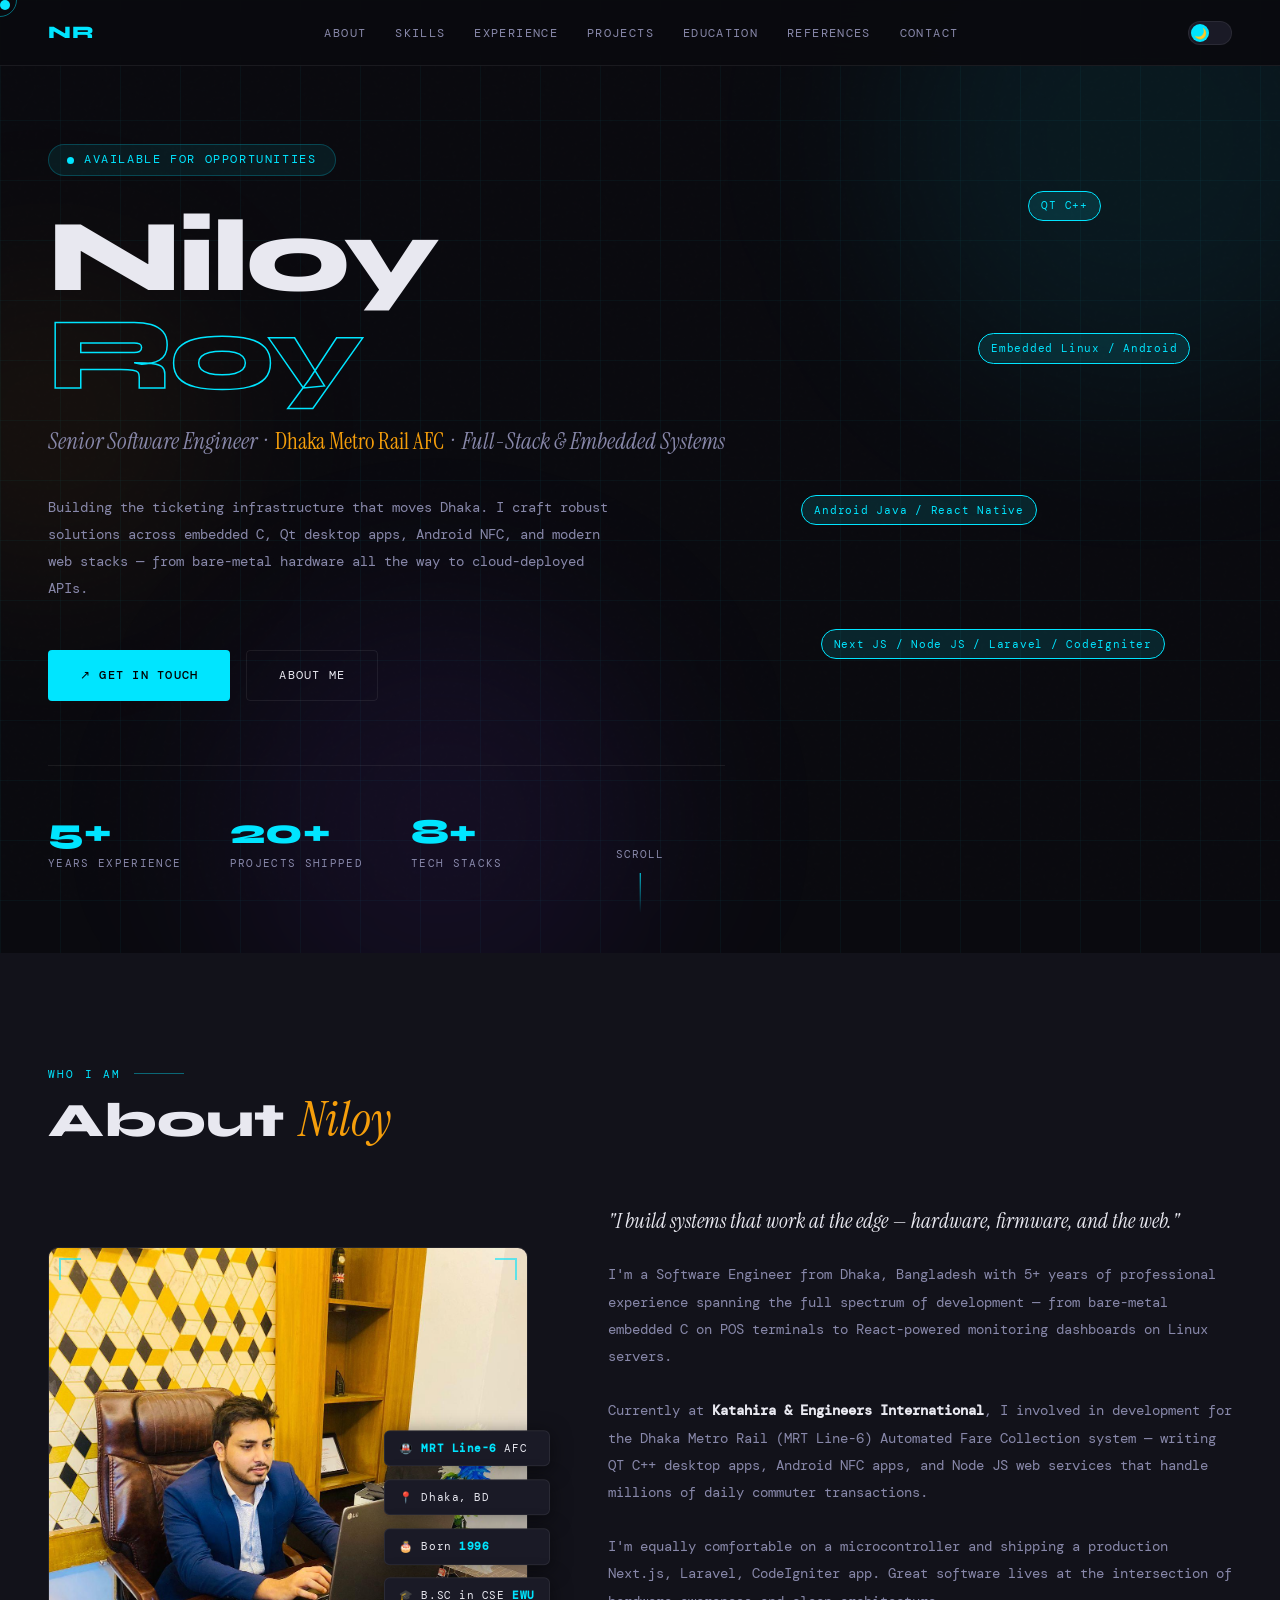
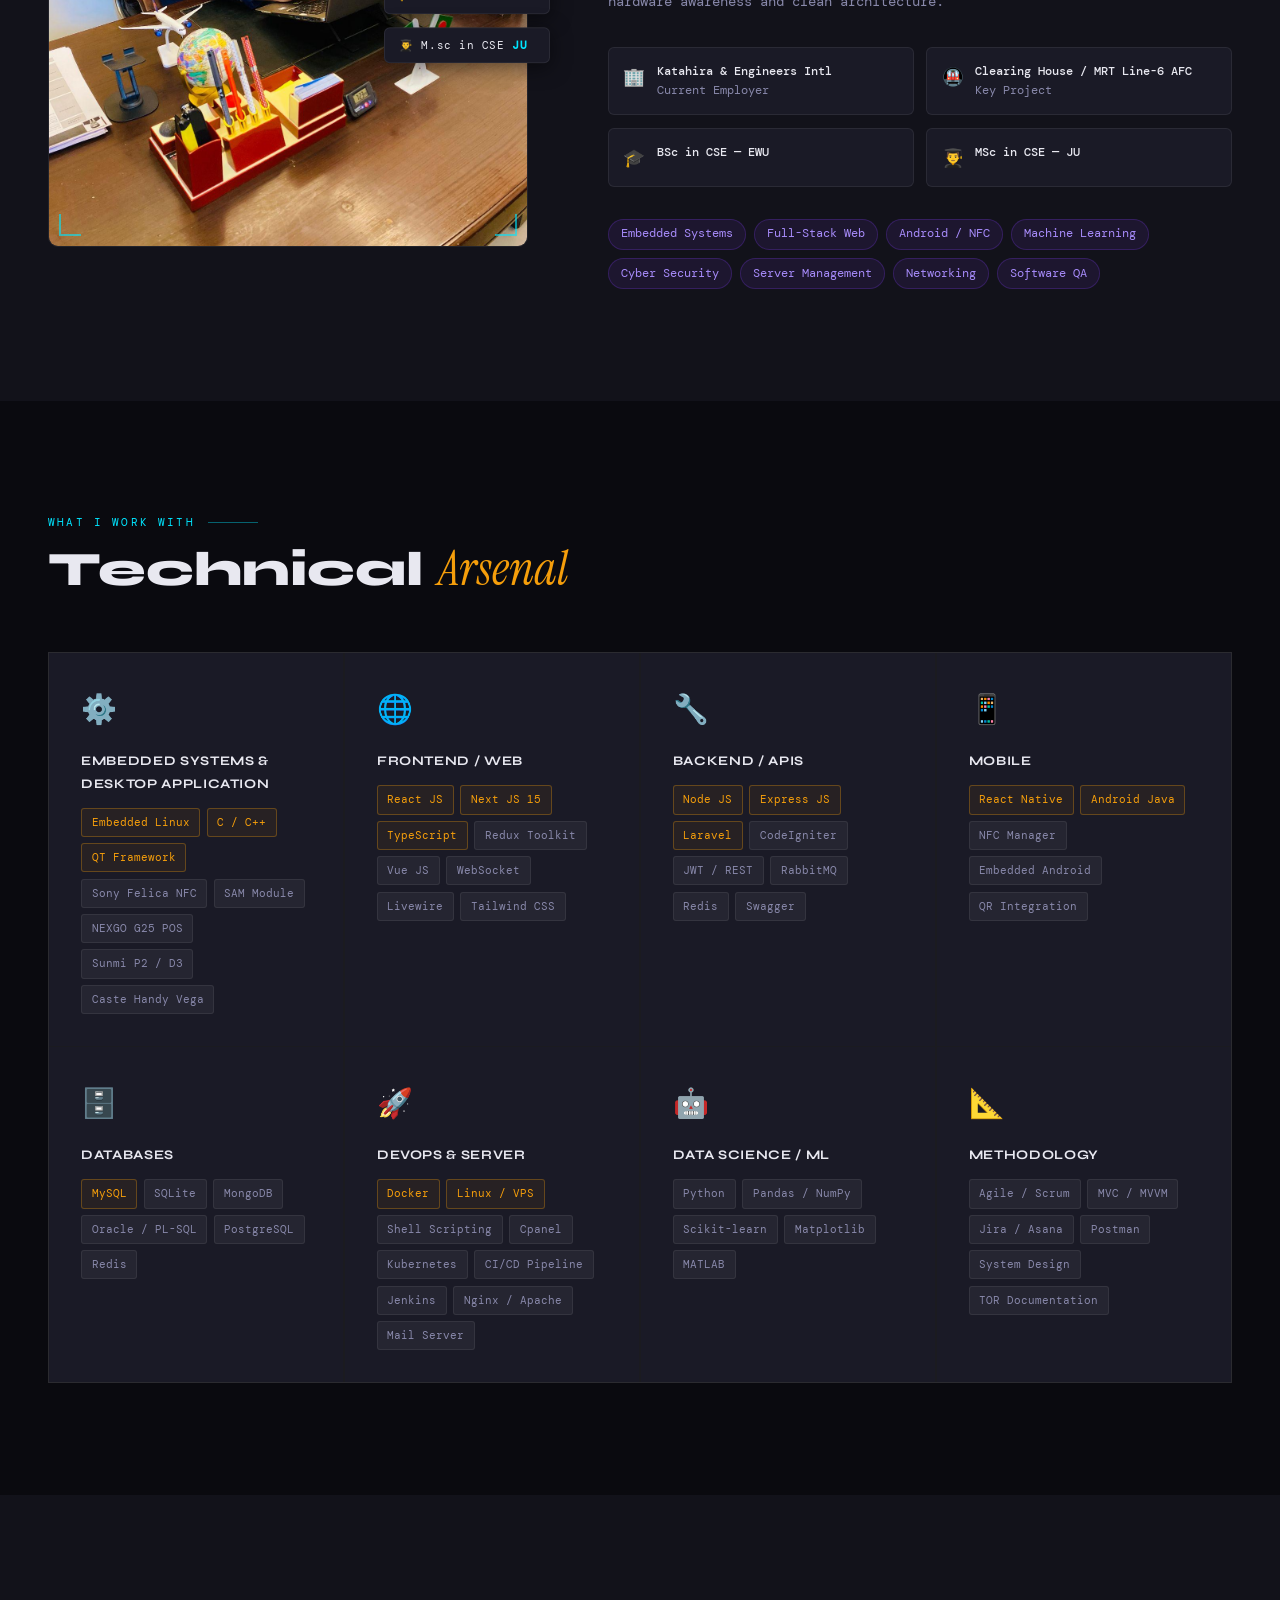
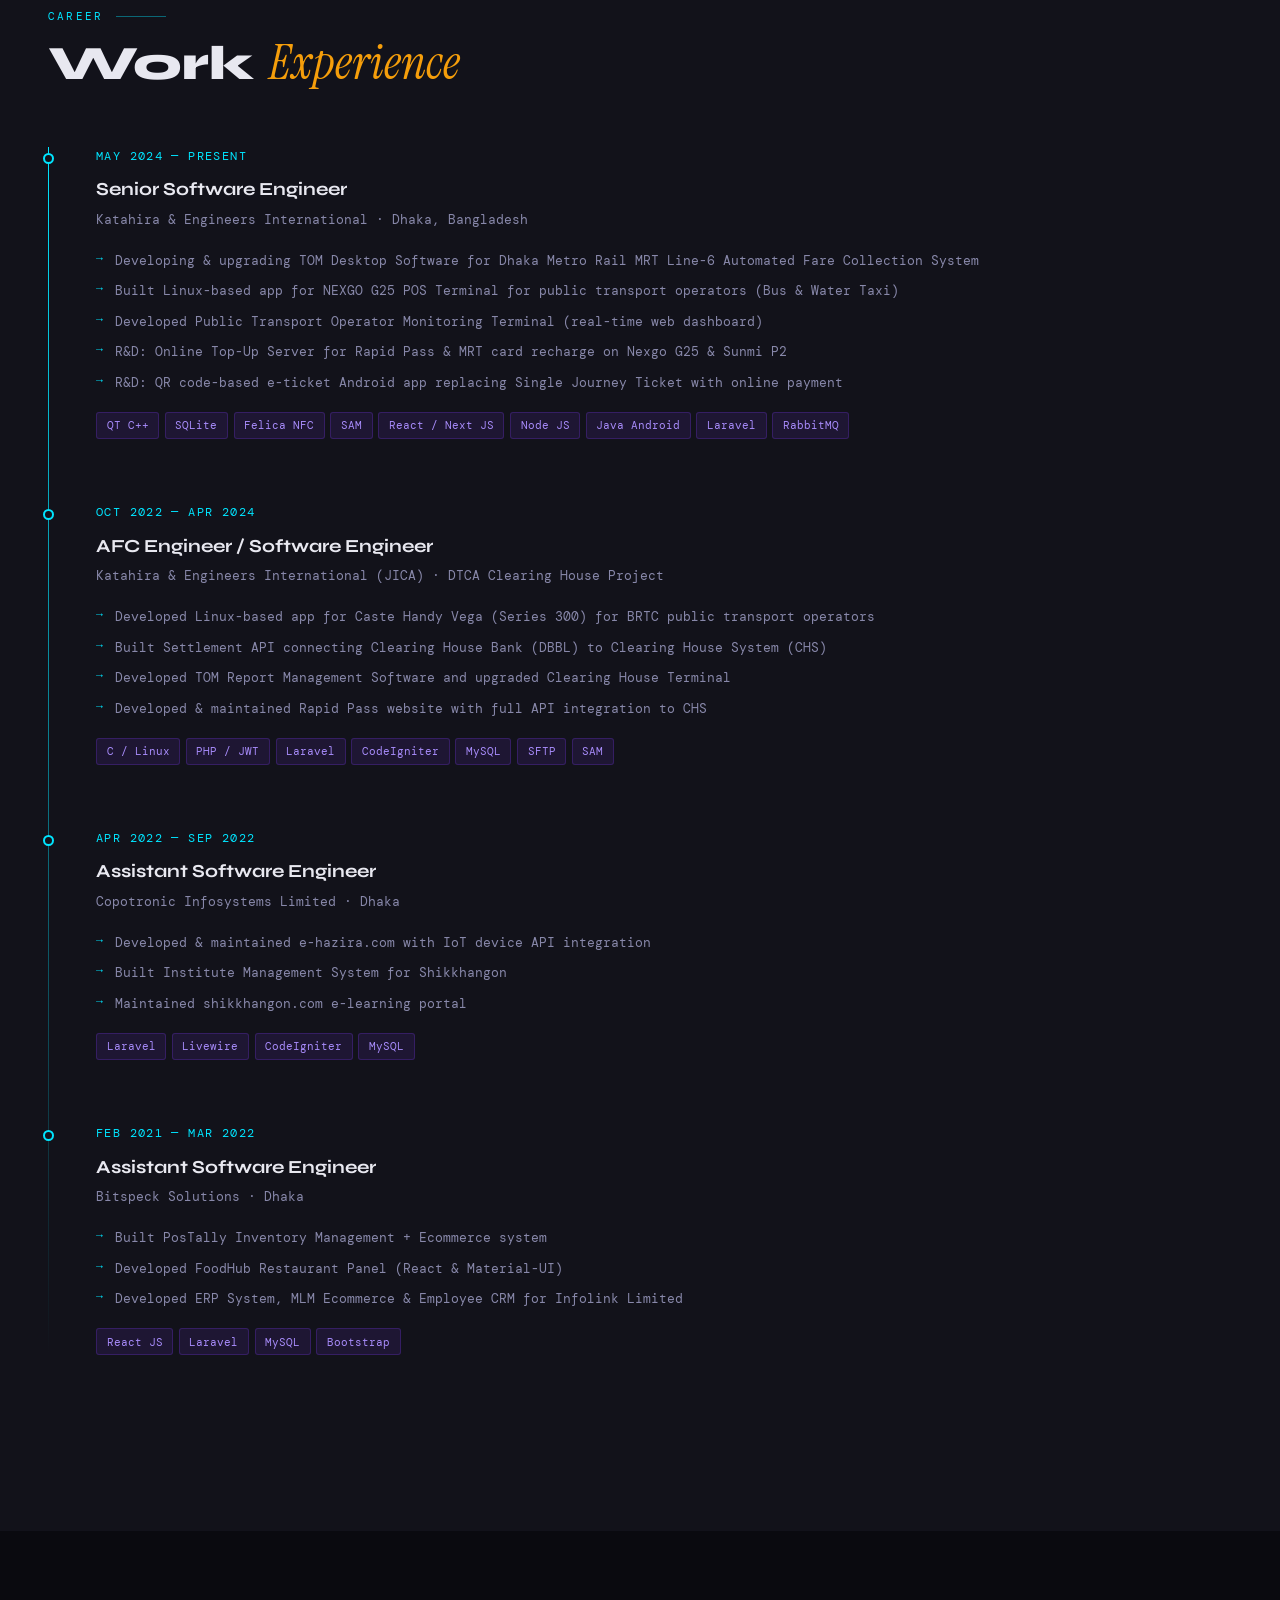
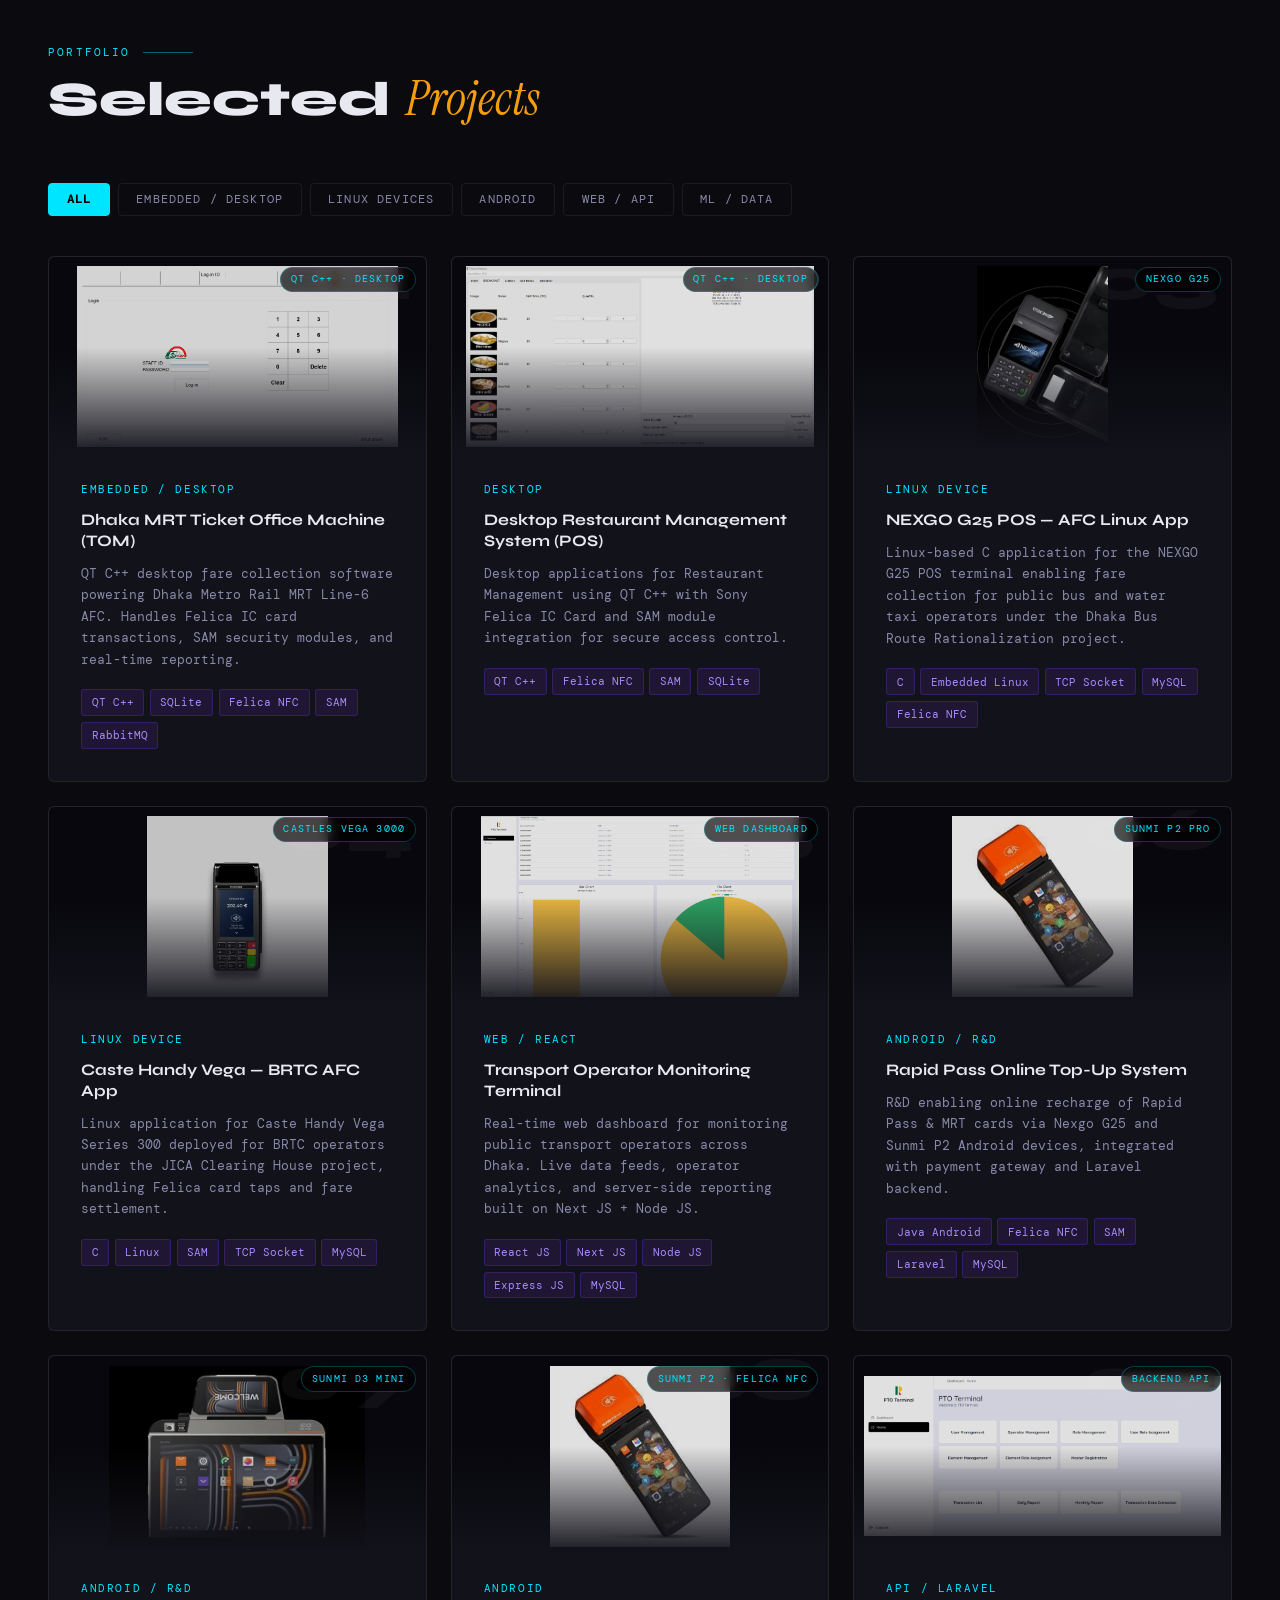
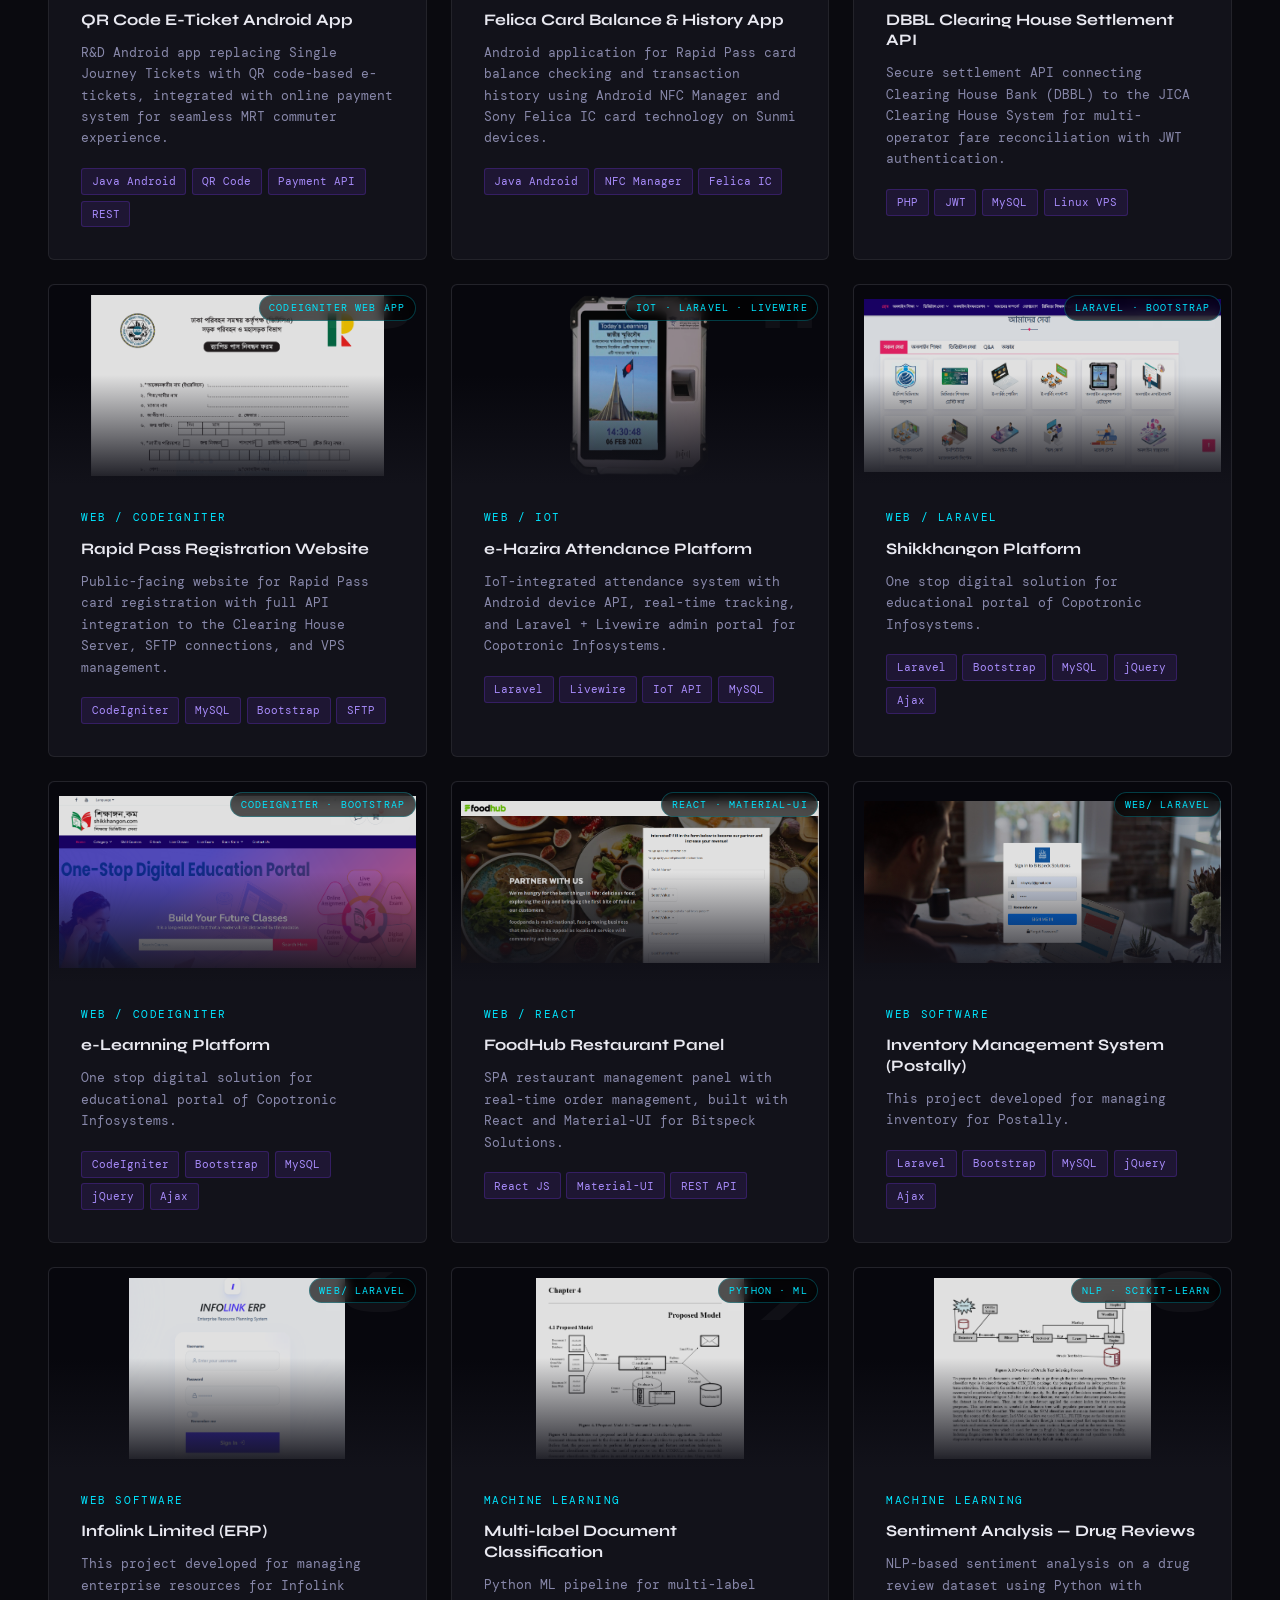
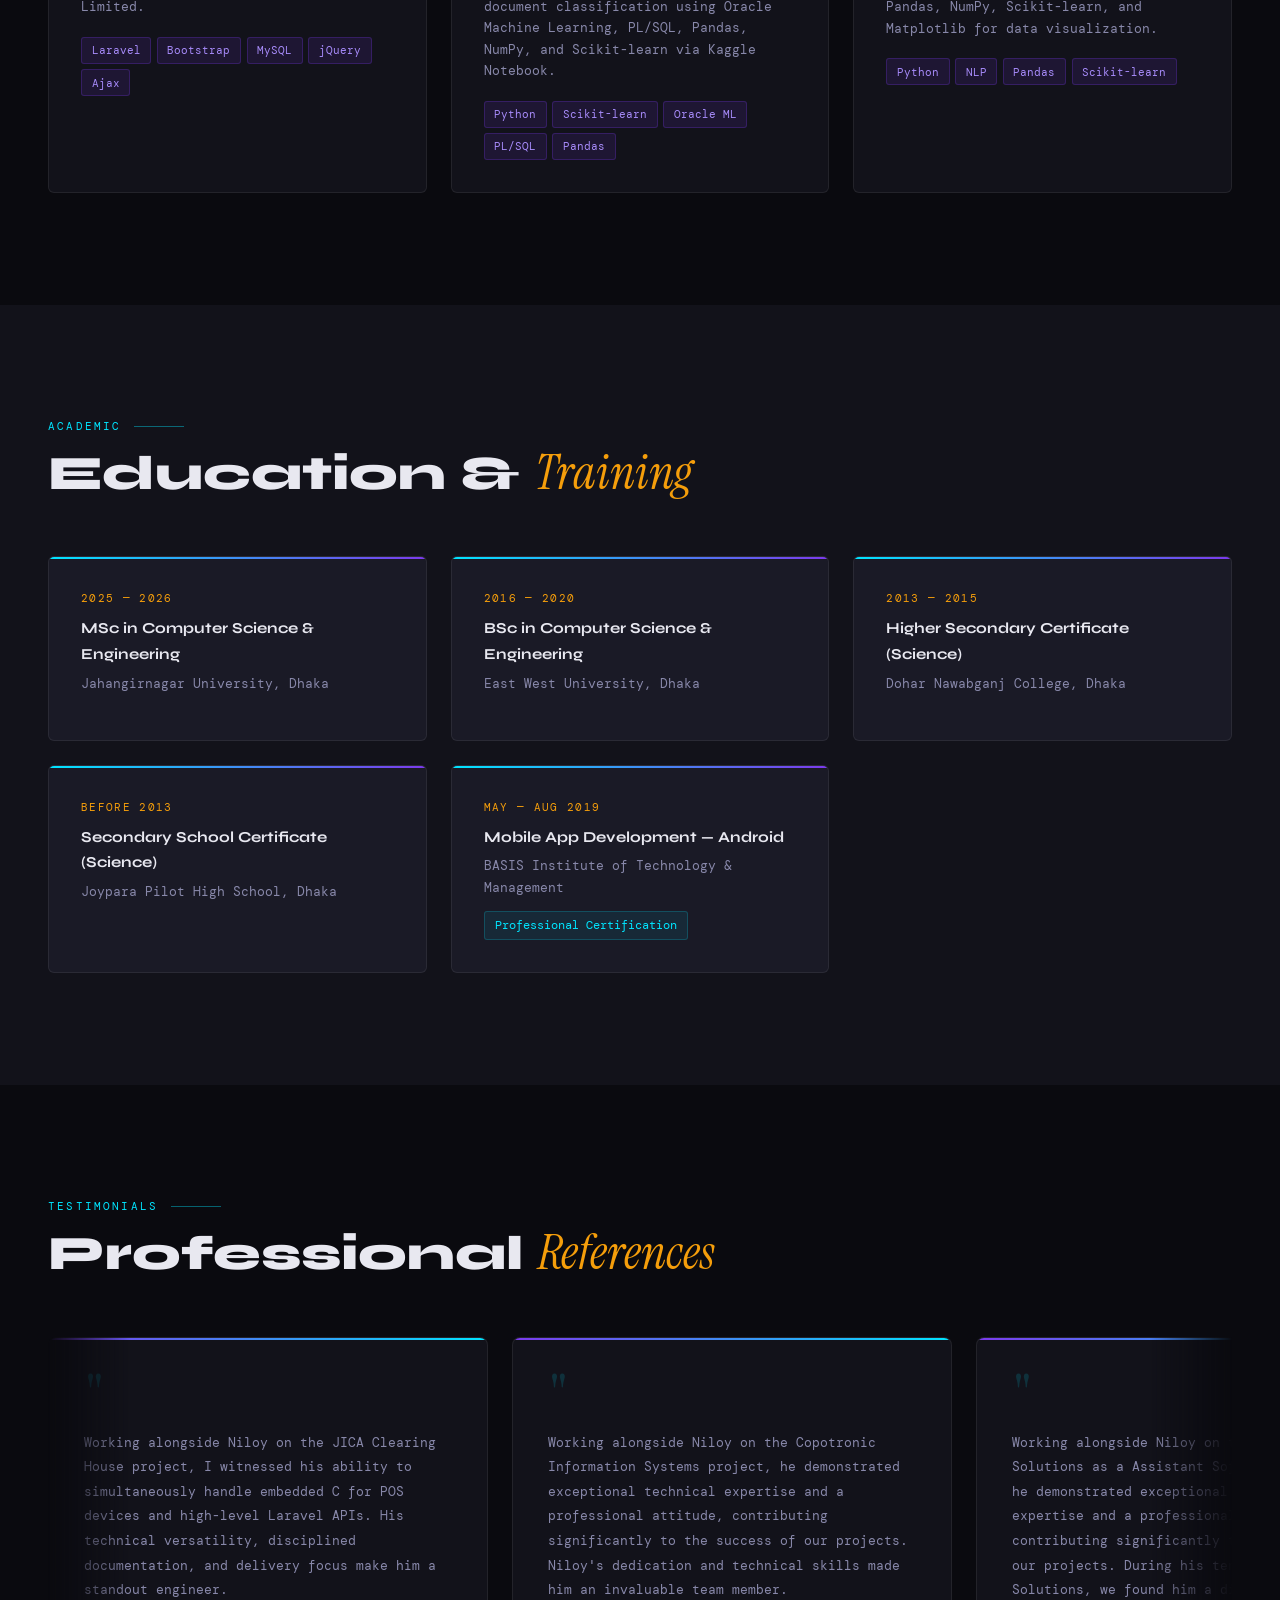
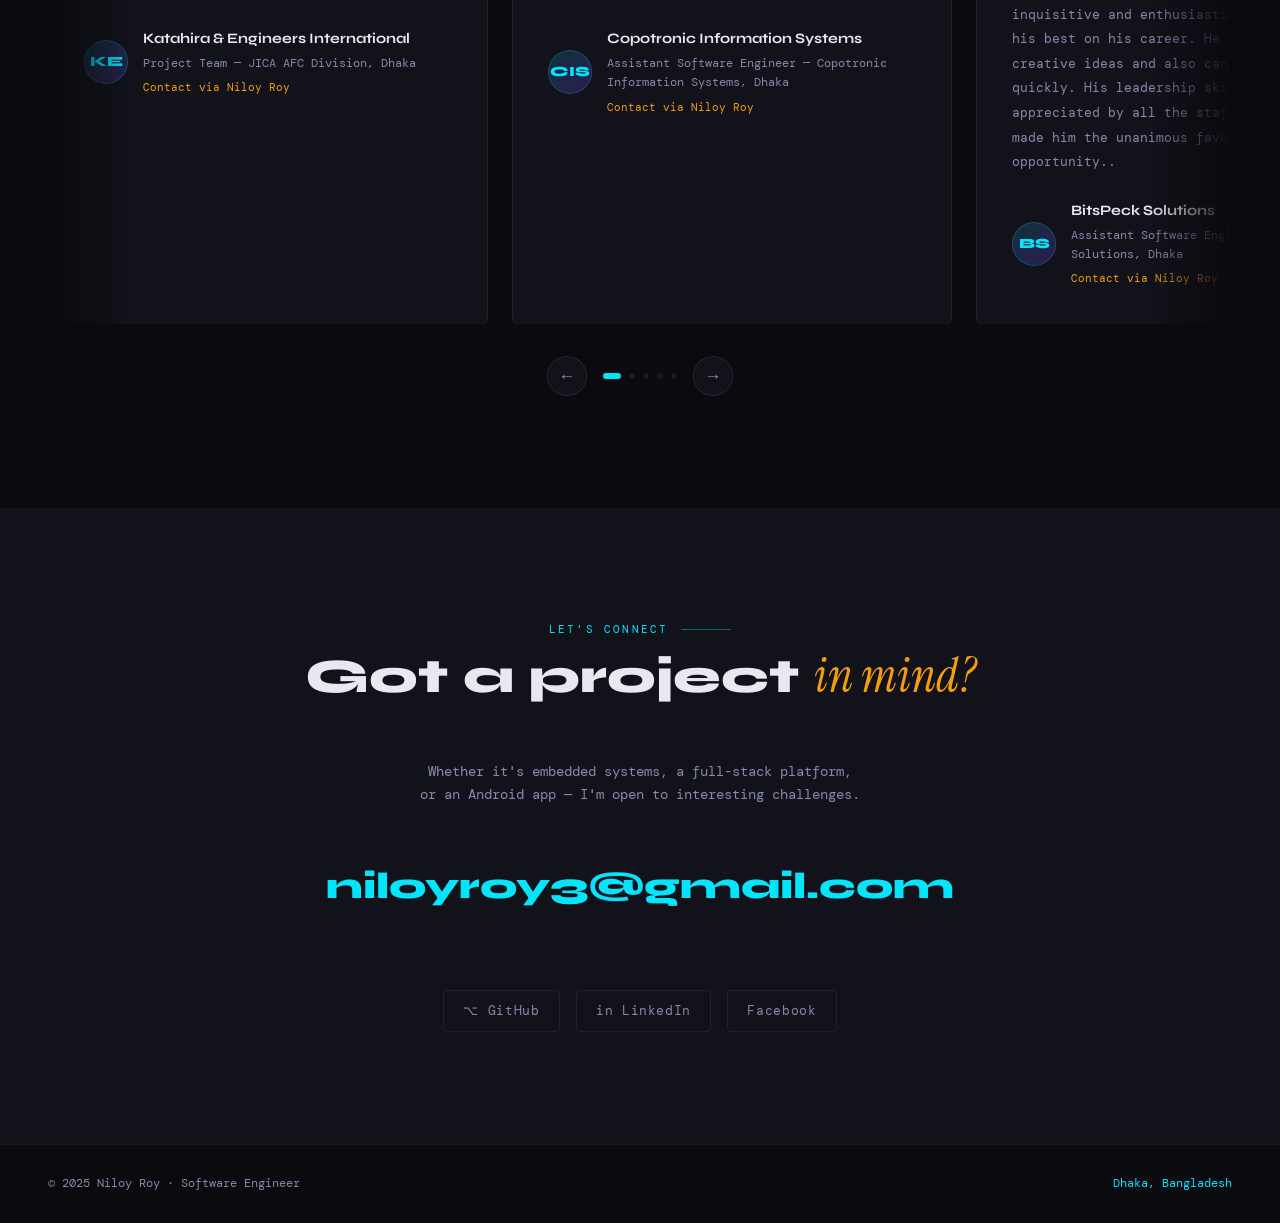
==== commit 2f3d07da: "updated about and technical section" ====
--- a/index.html
+++ b/index.html
@@ -124,10 +124,10 @@
       <div class="about-highlights">
         <div class="hl-item"><div class="hl-icon">🏢</div><div><div class="hl-val">Katahira &amp; Engineers Intl</div><div class="hl-label">Current Employer</div></div></div>
         <div class="hl-item"><div class="hl-icon">🚇</div><div><div class="hl-val">Clearing House / MRT Line-6 AFC</div><div class="hl-label">Key Project</div></div></div>
-        <div class="hl-item"><div class="hl-icon">🎓</div><div><div class="hl-val">BSc CSE — EWU</div>
+        <div class="hl-item"><div class="hl-icon">🎓</div><div><div class="hl-val">BSc in CSE — EWU</div>
         <!-- <div class="hl-label">CGPA 3.24 / 4.00</div> -->
       </div></div>
-        <div class="hl-item"><div class="hl-icon">📧</div><div><div class="hl-val" style="font-size:.75rem">niloyroy3@gmail.com</div><div class="hl-label">Contact</div></div></div>
+        <div class="hl-item"><div class="hl-icon">👨‍🎓</div><div><div class="hl-val" style="font-size:.75rem">MSc in CSE — JU</div></div></div>
       </div>
       <div class="about-interest-tags">
         <span class="int-tag">Embedded Systems</span>
@@ -154,7 +154,7 @@
 
     <div class="skill-card">
       <span class="skill-icon">⚙️</span>
-      <div class="skill-category">Embedded &amp; Systems</div>
+      <div class="skill-category">Embedded Systems &amp; Desktop Application</div>
       <div class="skill-tags">
         <span class="tag hot">Embedded Linux</span><span class="tag hot">C / C++</span>
         <span class="tag hot">QT Framework</span><span class="tag">Sony Felica NFC</span>
@@ -201,6 +201,7 @@
       <div class="skill-tags">
         <span class="tag hot">MySQL</span><span class="tag">SQLite</span>
         <span class="tag">MongoDB</span><span class="tag">Oracle / PL-SQL</span>
+        <span class="tag">PostgreSQL</span>
         <span class="tag">Redis</span>
       </div>
     </div>
@@ -210,7 +211,9 @@
       <div class="skill-category">DevOps &amp; Server</div>
       <div class="skill-tags">
         <span class="tag hot">Docker</span><span class="tag hot">Linux / VPS</span>
+         <span class="tag">Shell Scripting</span><span class="tag">Cpanel</span> 
         <span class="tag">Kubernetes</span><span class="tag">CI/CD Pipeline</span>
+        <span class="tag">Jenkins</span>
         <span class="tag">Nginx / Apache</span><span class="tag">Mail Server</span>
       </div>
     </div>
@@ -593,7 +596,7 @@
   <h2 class="section-title">Education &amp; <em>Training</em></h2>
   <div class="edu-grid">
     <div class="edu-card">
-      <div class="edu-year">2016 — 2020</div>
+      <div class="edu-year">2025 — 2026</div>
       <div class="edu-degree">MSc in Computer Science &amp; Engineering</div>
       <div class="edu-school">Jahangirnagar University, Dhaka</div>
       <!-- <div class="edu-gpa">CGPA  / 4.00</div> -->
